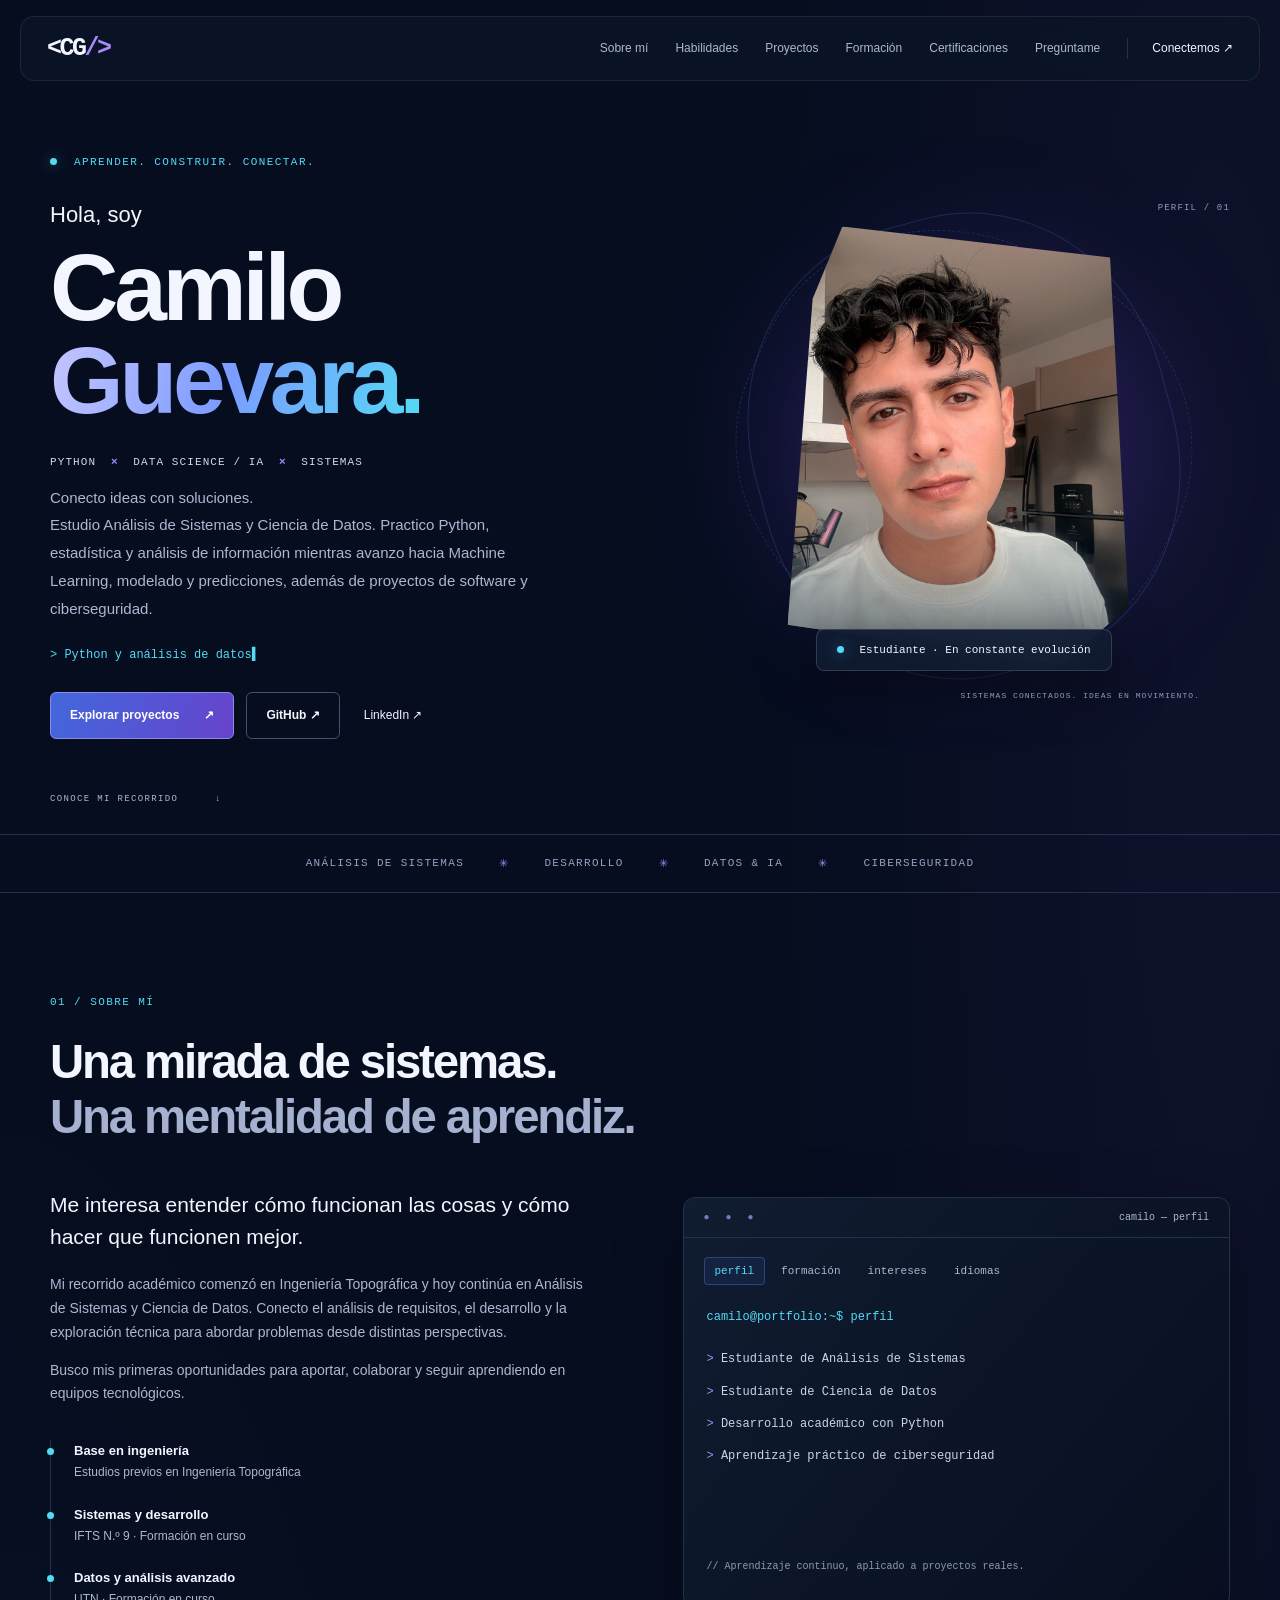
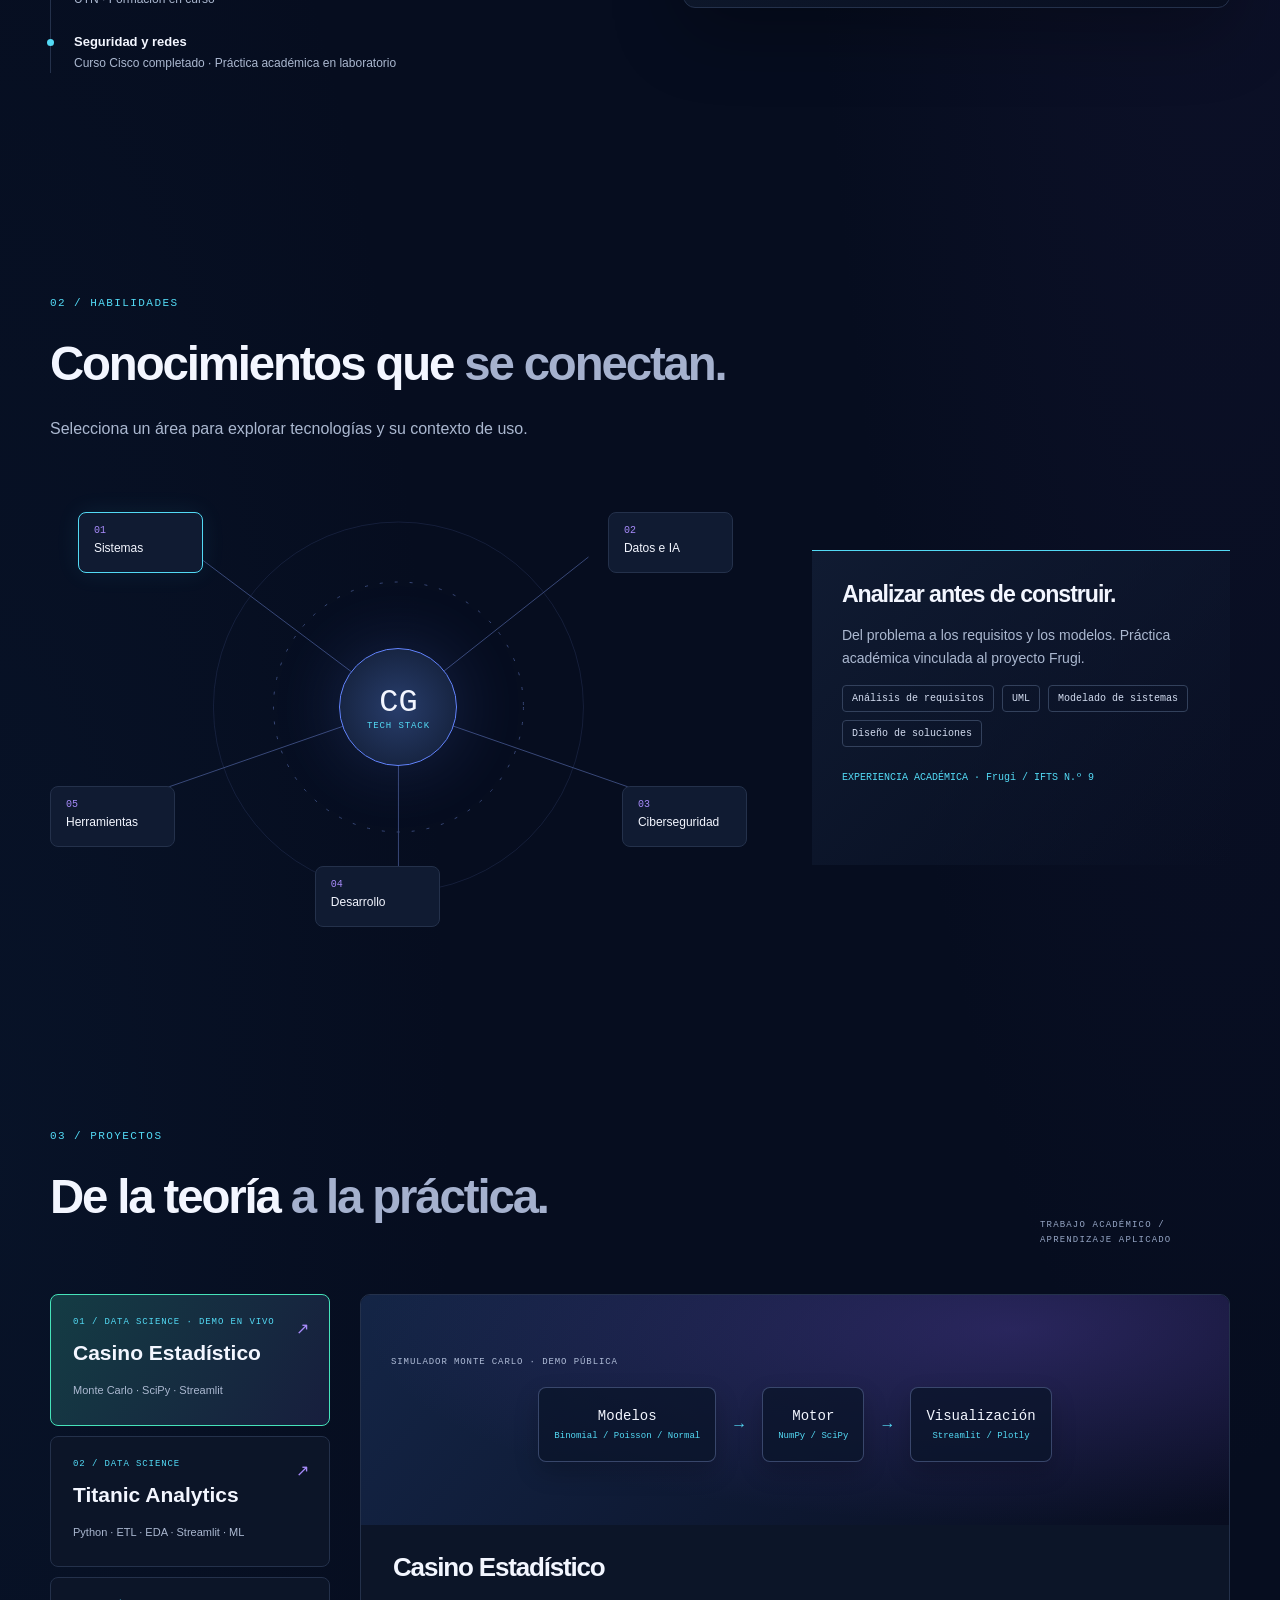
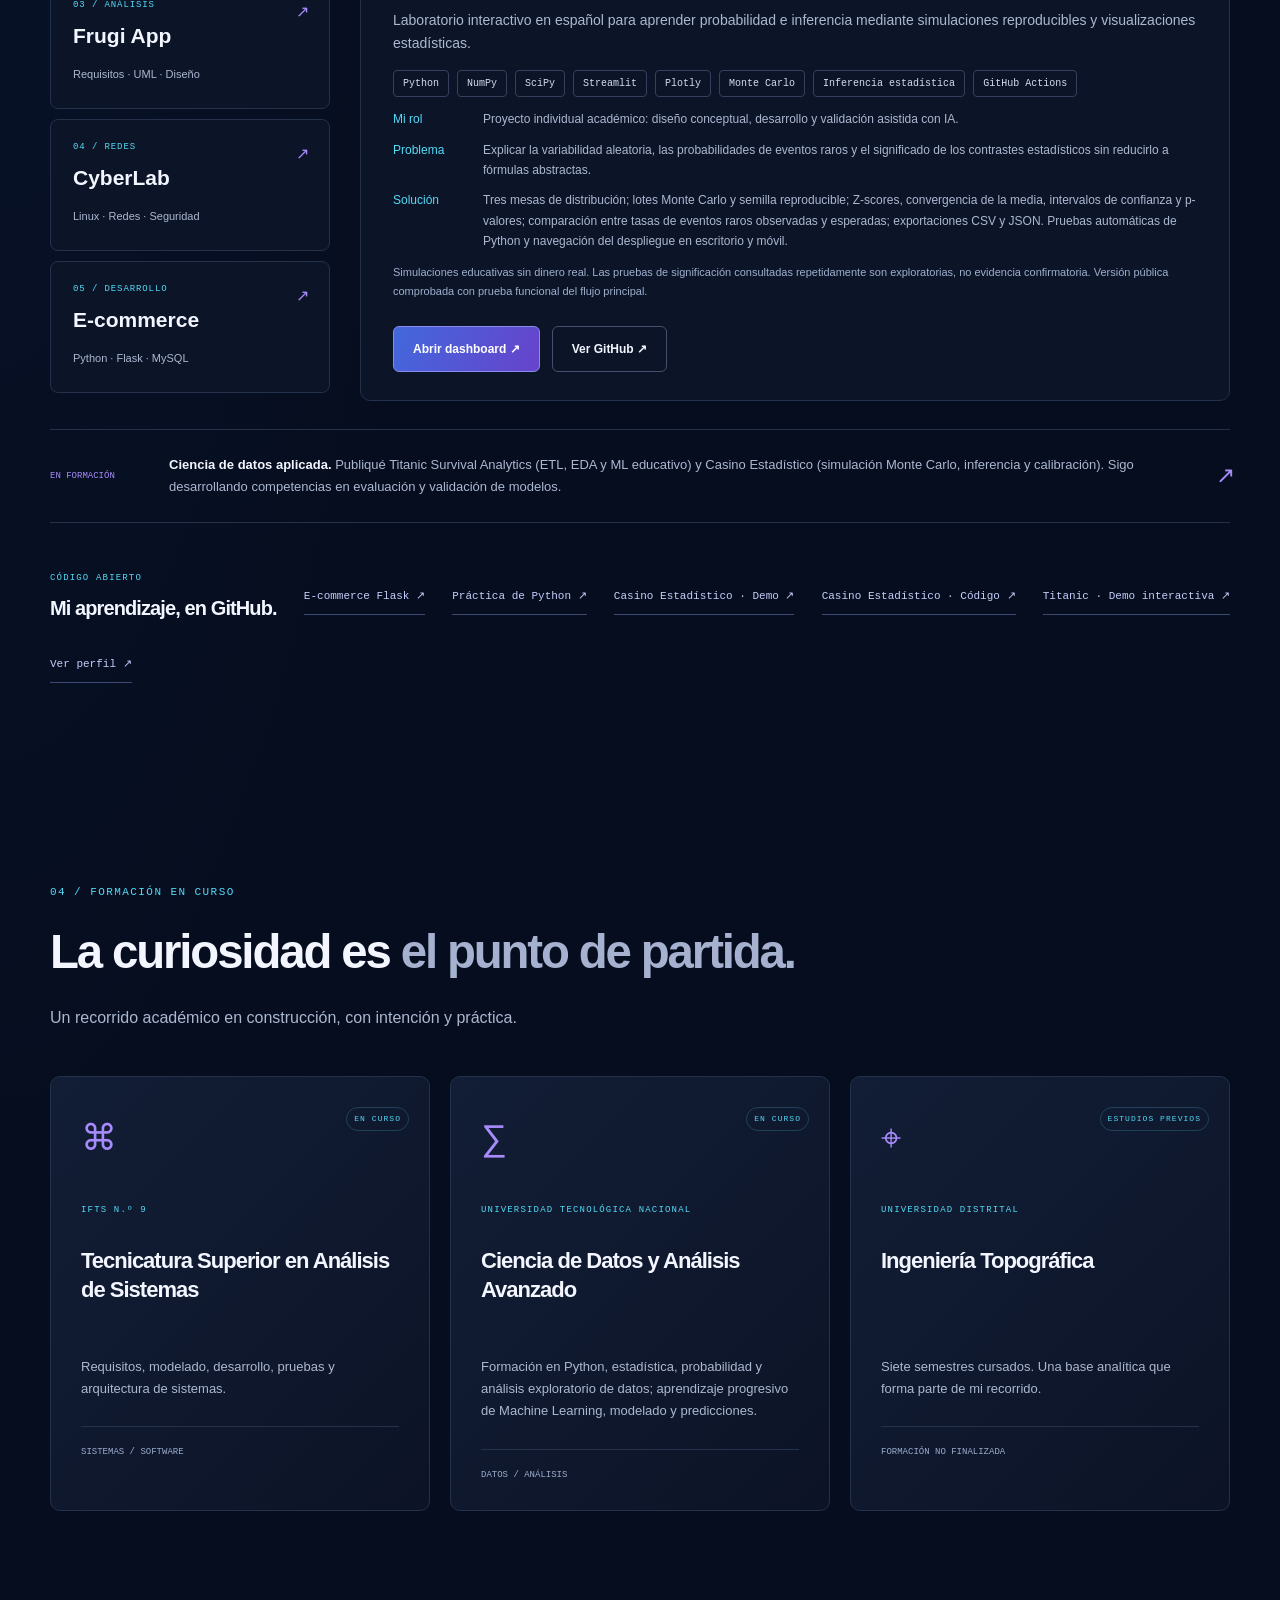
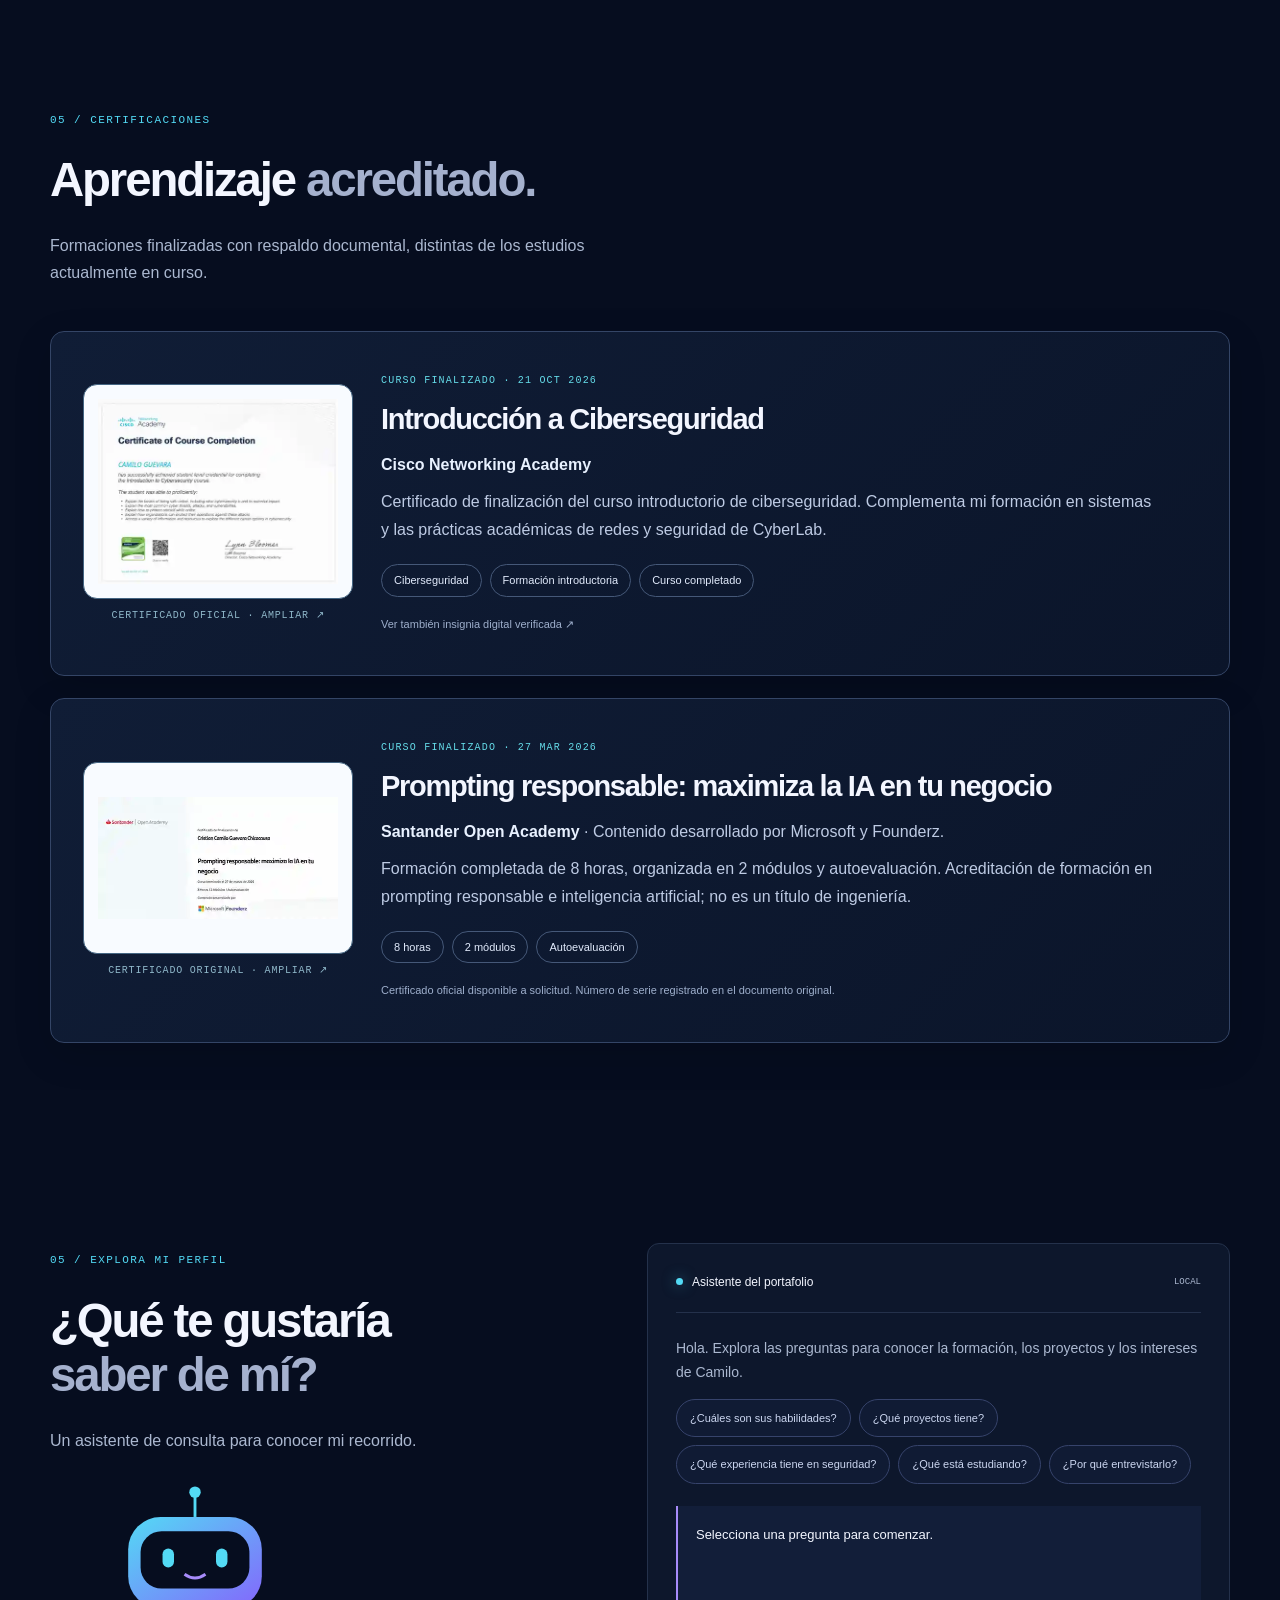
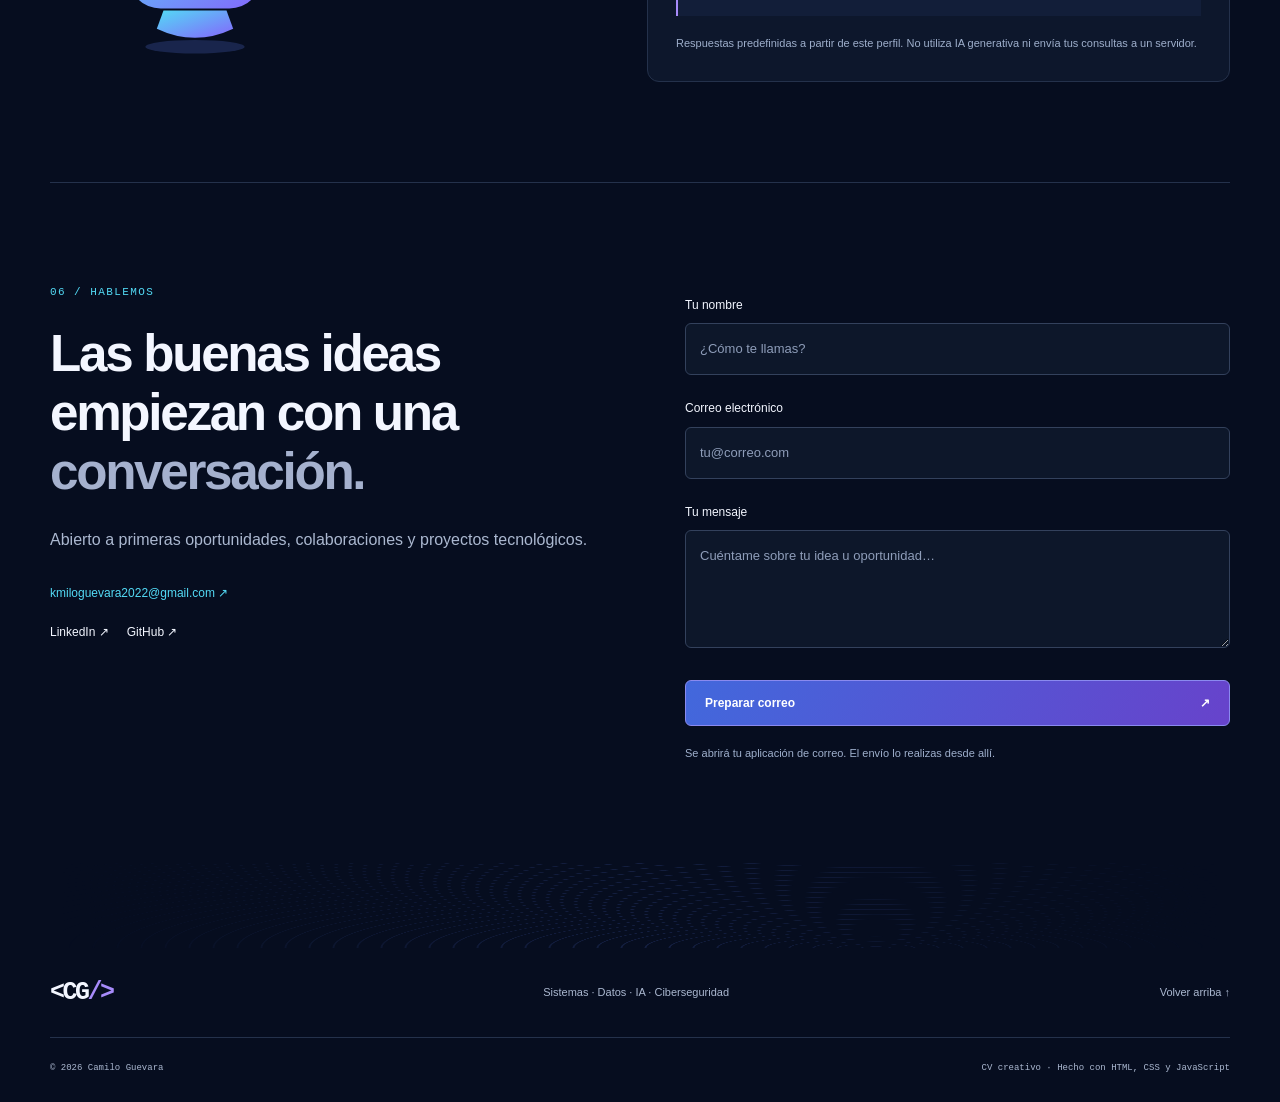
==== index.html @ 15713943 "Point credential card to verified Cisco certificate image" ====
<!doctype html>
<html lang="es">
<head>
<meta charset="UTF-8"><meta name="viewport" content="width=device-width, initial-scale=1">
<title>Camilo Guevara | Sistemas · Datos · IA · Ciberseguridad</title>
<meta name="description" content="CV digital de Camilo Guevara: Análisis de Sistemas y Ciencia de Datos (UTN). Proyectos interactivos Casino Estadístico y Titanic Survival Analytics con Python, estadística, Monte Carlo, ETL, EDA y Streamlit.">
<meta name="theme-color" content="#060d1f"><meta property="og:type" content="website"><meta property="og:locale" content="es_AR"><meta property="og:title" content="Camilo Guevara · Conectar sistemas, comprender datos"><meta property="og:description" content="Mi formación, mis proyectos y las ideas que estoy convirtiendo en práctica."><meta property="og:image" content="https://camilo-guevara.github.io/assets/images/camilo.jpeg">
<link rel="icon" href="assets/favicon.svg" type="image/svg+xml"><link rel="stylesheet" href="css/styles.css"><script src="js/app.js" defer></script>
<script type="application/ld+json">{"@context":"https://schema.org","@type":"Person","name":"Cristian Camilo Guevara","alternateName":"Camilo Guevara","url":"https://camilo-guevara.github.io/","sameAs":["https://github.com/Camilo-Guevara","https://www.linkedin.com/in/camilo-guevara-778a80385/"]}</script>
</head>
<body>
<a class="skip" href="#contenido">Saltar al contenido</a>
<header class="nav-shell"><a class="brand" href="#inicio" aria-label="Camilo Guevara, inicio">&lt;CG<span>/&gt;</span></a><button class="menu-toggle" aria-expanded="false" aria-controls="navegacion">Menú <span>＋</span></button><nav id="navegacion" aria-label="Principal"><a href="#sobre-mi">Sobre mí</a><a href="#habilidades">Habilidades</a><a href="#proyectos">Proyectos</a><a href="#formacion">Formación</a><a href="#certificaciones">Certificaciones</a><a href="#asistente">Pregúntame</a><a class="nav-contact" href="#contacto">Conectemos ↗</a></nav></header>
<main id="contenido">
<section class="hero wrap" id="inicio"><div class="hero-copy"><p class="eyebrow"><span class="dot"></span> APRENDER. CONSTRUIR. CONECTAR.</p><p class="hello">Hola, soy</p><h1>Camilo<br><span>Guevara.</span></h1><p class="hero-disciplines">PYTHON <b>×</b> DATA SCIENCE / IA <b>×</b> SISTEMAS</p><p class="intro">Conecto ideas con soluciones.<br>Estudio Análisis de Sistemas y Ciencia de Datos. Practico Python, estadística y análisis de información mientras avanzo hacia Machine Learning, modelado y predicciones, además de proyectos de software y ciberseguridad.</p><p class="typing"><span aria-hidden="true">&gt; </span><span id="typing">Análisis de sistemas</span><span class="caret" aria-hidden="true">▍</span></p><div class="actions"><a class="button primary" href="#proyectos">Explorar proyectos <span>↗</span></a><a class="button" href="https://github.com/Camilo-Guevara" target="_blank" rel="noopener noreferrer">GitHub ↗</a><a class="text-link" href="https://www.linkedin.com/in/camilo-guevara-778a80385/" target="_blank" rel="noopener noreferrer">LinkedIn ↗</a></div></div><div class="portrait-stage"><div class="orbit orbit-one"></div><div class="orbit orbit-two"></div><span class="coordinate top">PERFIL / 01</span><div class="portrait"><img src="assets/images/camilo.jpeg" width="1152" height="1536" alt="Retrato de Camilo Guevara" fetchpriority="high"></div><div class="portrait-label"><span class="dot"></span> Estudiante · En constante evolución</div><span class="coordinate bottom">SISTEMAS CONECTADOS. IDEAS EN MOVIMIENTO.</span></div><a class="scroll-cue" href="#sobre-mi">CONOCE MI RECORRIDO <span>↓</span></a></section>
<div class="discipline-strip" aria-hidden="true"><span>ANÁLISIS DE SISTEMAS</span><i>✳</i><span>DESARROLLO</span><i>✳</i><span>DATOS & IA</span><i>✳</i><span>CIBERSEGURIDAD</span></div>
<section class="wrap section" id="sobre-mi"><div class="section-heading"><p class="eyebrow">01 / SOBRE MÍ</p><h2>Una mirada de sistemas.<br><span>Una mentalidad de aprendiz.</span></h2></div><div class="about-grid"><div><p class="lead">Me interesa entender cómo funcionan las cosas y cómo hacer que funcionen mejor.</p><p>Mi recorrido académico comenzó en Ingeniería Topográfica y hoy continúa en Análisis de Sistemas y Ciencia de Datos. Conecto el análisis de requisitos, el desarrollo y la exploración técnica para abordar problemas desde distintas perspectivas.</p><p>Busco mis primeras oportunidades para aportar, colaborar y seguir aprendiendo en equipos tecnológicos.</p><ol class="timeline"><li><b>Base en ingeniería</b><span>Estudios previos en Ingeniería Topográfica</span></li><li><b>Sistemas y desarrollo</b><span>IFTS N.º 9 · Formación en curso</span></li><li><b>Datos y análisis avanzado</b><span>UTN · Formación en curso</span></li><li><b>Seguridad y redes</b><span>Curso Cisco completado · Práctica académica en laboratorio</span></li></ol></div><div class="terminal"><div class="terminal-bar"><span aria-hidden="true">● ● ●</span><span>camilo — perfil</span></div><div class="terminal-tabs" role="group" aria-label="Explorar mi perfil"><button class="selected" data-command="perfil" aria-pressed="true">perfil</button><button data-command="formacion" aria-pressed="false">formación</button><button data-command="intereses" aria-pressed="false">intereses</button><button data-command="idiomas" aria-pressed="false">idiomas</button></div><p class="prompt">camilo@portfolio:~$ <span id="command">perfil</span></p><div id="terminal-output" aria-live="polite"><p>Estudiante de Análisis de Sistemas</p><p>Estudiante de Ciencia de Datos</p><p>Desarrollo académico con Python</p><p>Aprendizaje práctico de ciberseguridad</p></div><p class="terminal-note">// Aprendizaje continuo, aplicado a proyectos reales.</p></div></div></section>
<section class="wrap section" id="habilidades"><div class="section-heading"><p class="eyebrow">02 / HABILIDADES</p><h2>Conocimientos que <span>se conectan.</span></h2><p>Selecciona un área para explorar tecnologías y su contexto de uso.</p></div><div class="skills-layout"><div class="skill-network"><svg class="connections" viewBox="0 0 600 440" aria-hidden="true"><g fill="none" stroke="currentColor"><path d="M300 220L100 70M300 220L490 70M300 220L530 300M300 220L300 380M300 220L70 300"/><circle cx="300" cy="220" r="125" stroke-dasharray="3 12"/><circle cx="300" cy="220" r="185" opacity=".3"/></g></svg><div class="core">CG<span>TECH STACK</span></div><button class="skill-node systems active" data-skill="sistemas" aria-pressed="true">01 <b>Sistemas</b></button><button class="skill-node data" data-skill="datos" aria-pressed="false">02 <b>Datos e IA</b></button><button class="skill-node cyber" data-skill="seguridad" aria-pressed="false">03 <b>Ciberseguridad</b></button><button class="skill-node dev" data-skill="desarrollo" aria-pressed="false">04 <b>Desarrollo</b></button><button class="skill-node tools" data-skill="herramientas" aria-pressed="false">05 <b>Herramientas</b></button></div><div class="skill-detail" id="skill-detail" aria-live="polite"></div></div></section>
<section class="wrap section" id="proyectos"><div class="section-heading heading-row"><div><p class="eyebrow">03 / PROYECTOS</p><h2>De la teoría <span>a la práctica.</span></h2></div><span class="small-label">TRABAJO ACADÉMICO / APRENDIZAJE APLICADO</span></div><div class="project-layout"><div class="project-list" role="group" aria-label="Seleccionar proyecto"><button class="project-selector active" data-project="casino" aria-pressed="true"><span>01 / DATA SCIENCE · DEMO EN VIVO</span><b>Casino Estadístico</b><em>Monte Carlo · SciPy · Streamlit</em><i>↗</i></button><button class="project-selector" data-project="titanic" aria-pressed="false"><span>02 / DATA SCIENCE</span><b>Titanic Analytics</b><em>Python · ETL · EDA · Streamlit · ML</em><i>↗</i></button><button class="project-selector" data-project="frugi" aria-pressed="false"><span>03 / ANÁLISIS</span><b>Frugi App</b><em>Requisitos · UML · Diseño</em><i>↗</i></button><button class="project-selector" data-project="cyberlab" aria-pressed="false"><span>04 / REDES</span><b>CyberLab</b><em>Linux · Redes · Seguridad</em><i>↗</i></button><button class="project-selector" data-project="ecommerce" aria-pressed="false"><span>05 / DESARROLLO</span><b>E-commerce</b><em>Python · Flask · MySQL</em><i>↗</i></button></div><article class="project-detail" id="project-detail" aria-live="polite"></article></div><div class="up-next"><span>EN FORMACIÓN</span><p><b>Ciencia de datos aplicada.</b> Publiqué Titanic Survival Analytics (ETL, EDA y ML educativo) y Casino Estadístico (simulación Monte Carlo, inferencia y calibración). Sigo desarrollando competencias en evaluación y validación de modelos.</p><span aria-hidden="true">↗</span></div><div class="github-row"><div><p class="eyebrow">CÓDIGO ABIERTO</p><h3>Mi aprendizaje, en GitHub.</h3></div><a href="https://github.com/Camilo-Guevara/e-commerce-flash-ifts9" target="_blank" rel="noopener noreferrer">E-commerce Flask ↗</a><a href="https://github.com/Camilo-Guevara/e-commerce-codigo-fuente-" target="_blank" rel="noopener noreferrer">Práctica de Python ↗</a><a href="https://casino-estadistico-ubpy8lsfkqbb8yh6teansn.streamlit.app/" target="_blank" rel="noopener noreferrer">Casino Estadístico · Demo ↗</a><a href="https://github.com/Camilo-Guevara/Casino-Estadistico" target="_blank" rel="noopener noreferrer">Casino Estadístico · Código ↗</a><a href="https://portafolio-camilo-titanic.streamlit.app" target="_blank" rel="noopener noreferrer">Titanic · Demo interactiva ↗</a><a href="https://github.com/Camilo-Guevara" target="_blank" rel="noopener noreferrer">Ver perfil ↗</a></div></section>
<section class="wrap section" id="formacion"><div class="section-heading"><p class="eyebrow">04 / FORMACIÓN EN CURSO</p><h2>La curiosidad es <span>el punto de partida.</span></h2><p>Un recorrido académico en construcción, con intención y práctica.</p></div><div class="education-grid"><article class="education"><span class="education-icon" aria-hidden="true">⌘</span><span class="status">EN CURSO</span><p class="eyebrow">IFTS N.º 9</p><h3>Tecnicatura Superior en Análisis de Sistemas</h3><p>Requisitos, modelado, desarrollo, pruebas y arquitectura de sistemas.</p><span class="education-foot">SISTEMAS / SOFTWARE</span></article><article class="education"><span class="education-icon" aria-hidden="true">∑</span><span class="status">EN CURSO</span><p class="eyebrow">UNIVERSIDAD TECNOLÓGICA NACIONAL</p><h3>Ciencia de Datos y Análisis Avanzado</h3><p>Formación en Python, estadística, probabilidad y análisis exploratorio de datos; aprendizaje progresivo de Machine Learning, modelado y predicciones.</p><span class="education-foot">DATOS / ANÁLISIS</span></article><article class="education previous"><span class="education-icon" aria-hidden="true">⌖</span><span class="status">ESTUDIOS PREVIOS</span><p class="eyebrow">UNIVERSIDAD DISTRITAL</p><h3>Ingeniería Topográfica</h3><p>Siete semestres cursados. Una base analítica que forma parte de mi recorrido.</p><span class="education-foot">FORMACIÓN NO FINALIZADA</span></article></div></section>
<section class="wrap section" id="certificaciones"><div class="section-heading"><p class="eyebrow">05 / CERTIFICACIONES</p><h2>Aprendizaje <span>acreditado.</span></h2><p>Formaciones finalizadas con respaldo documental, distintas de los estudios actualmente en curso.</p></div><article class="credential-card"><figure class="credential-preview credential-preview--certificate"><a class="credential-preview-link" href="assets/certificates/cisco-certificate-of-course-completion-2026.svg" target="_blank" rel="noopener noreferrer" aria-label="Ver certificado oficial completo de Cisco Networking Academy"><img src="assets/certificates/cisco-certificate-of-course-completion-2026.svg" width="500" height="385" loading="lazy" decoding="async" alt="Certificado oficial de finalización de Introduction to Cybersecurity, Cisco Networking Academy, emitido a Camilo Guevara el 21 de octubre de 2026"></a><figcaption>Certificado oficial · Ampliar ↗</figcaption></figure><div class="credential-content"><span class="credential-state">CURSO FINALIZADO · 21 OCT 2026</span><h3>Introducción a Ciberseguridad</h3><p><strong>Cisco Networking Academy</strong></p><p>Certificado de finalización del curso introductorio de ciberseguridad. Complementa mi formación en sistemas y las prácticas académicas de redes y seguridad de CyberLab.</p><div class="credential-meta"><span>Ciberseguridad</span><span>Formación introductoria</span><span>Curso completado</span></div><p class="credential-reference"><a href="assets/certificates/cisco-introduccion-ciberseguridad.svg" target="_blank" rel="noopener noreferrer">Ver también insignia digital verificada ↗</a></p></div></article><article class="credential-card"><figure class="credential-preview credential-preview--certificate"><a class="credential-preview-link" href="assets/certificates/santander-prompting-responsable.svg" target="_blank" rel="noopener noreferrer" aria-label="Ampliar imagen del certificado de Santander Open Academy"><img src="assets/certificates/santander-prompting-responsable.svg" width="480" height="243" loading="lazy" decoding="async" alt="Imagen del certificado de finalización de Prompting responsable de Santander Open Academy, con serie omitida por privacidad"></a><figcaption>Certificado original · Ampliar ↗</figcaption></figure><div class="credential-content"><span class="credential-state">CURSO FINALIZADO · 27 MAR 2026</span><h3>Prompting responsable: maximiza la IA en tu negocio</h3><p><strong>Santander Open Academy</strong> · Contenido desarrollado por Microsoft y Founderz.</p><p>Formación completada de 8 horas, organizada en 2 módulos y autoevaluación. Acreditación de formación en prompting responsable e inteligencia artificial; no es un título de ingeniería.</p><div class="credential-meta"><span>8 horas</span><span>2 módulos</span><span>Autoevaluación</span></div><p class="credential-reference">Certificado oficial disponible a solicitud. Número de serie registrado en el documento original.</p></div></article></section>
<section class="wrap section" id="asistente"><div class="assistant-layout"><div><p class="eyebrow">05 / EXPLORA MI PERFIL</p><h2>¿Qué te gustaría<br><span>saber de mí?</span></h2><p>Un asistente de consulta para conocer mi recorrido.</p><div class="robot" aria-hidden="true"><svg viewBox="0 0 220 200"><defs><linearGradient id="robotg" x2="1" y2="1"><stop stop-color="#53daf5"/><stop offset="1" stop-color="#8466fc"/></linearGradient></defs><ellipse cx="110" cy="181" rx="52" ry="7" fill="#6385ff" opacity=".2"/><path d="M110 45V22" stroke="#53daf5" stroke-width="3"/><circle cx="110" cy="19" r="6" fill="#53daf5"/><rect x="40" y="45" width="140" height="96" rx="34" fill="url(#robotg)"/><rect x="53" y="60" width="114" height="60" rx="22" fill="#060d1f"/><g fill="#53daf5"><rect x="76" y="78" width="12" height="20" rx="6"/><rect x="132" y="78" width="12" height="20" rx="6"/></g><path d="M99 105Q110 113 121 105" stroke="#a78bfa" fill="none" stroke-width="3"/><path d="M77 143L70 162Q110 181 150 162L143 143" fill="url(#robotg)"/></svg></div></div><div class="chat-panel"><div class="chat-title"><span class="dot"></span> Asistente del portafolio <span>LOCAL</span></div><p class="chat-intro">Hola. Explora las preguntas para conocer la formación, los proyectos y los intereses de Camilo.</p><div class="questions"><button data-question="skills">¿Cuáles son sus habilidades?</button><button data-question="projects">¿Qué proyectos tiene?</button><button data-question="cyber">¿Qué experiencia tiene en seguridad?</button><button data-question="studies">¿Qué está estudiando?</button><button data-question="interview">¿Por qué entrevistarlo?</button></div><div class="chat-answer" id="chat-answer" role="status">Selecciona una pregunta para comenzar.</div><p class="disclosure">Respuestas predefinidas a partir de este perfil. No utiliza IA generativa ni envía tus consultas a un servidor.</p></div></div></section>
<section class="wrap section contact" id="contacto"><div><p class="eyebrow">06 / HABLEMOS</p><h2>Las buenas ideas<br>empiezan con una<br><span>conversación.</span></h2><p>Abierto a primeras oportunidades, colaboraciones y proyectos tecnológicos.</p><div class="contact-links"><a href="mailto:kmiloguevara2022@gmail.com">kmiloguevara2022@gmail.com ↗</a><a href="https://www.linkedin.com/in/camilo-guevara-778a80385/" target="_blank" rel="noopener noreferrer">LinkedIn ↗</a><a href="https://github.com/Camilo-Guevara" target="_blank" rel="noopener noreferrer">GitHub ↗</a></div></div><form id="contact-form"><label for="name">Tu nombre</label><input id="name" name="name" autocomplete="name" required maxlength="100" placeholder="¿Cómo te llamas?"><label for="email">Correo electrónico</label><input id="email" name="email" type="email" autocomplete="email" required maxlength="160" placeholder="tu@correo.com"><label for="message">Tu mensaje</label><textarea id="message" name="message" required rows="4" maxlength="2000" placeholder="Cuéntame sobre tu idea u oportunidad…"></textarea><button class="button primary" type="submit">Preparar correo <span>↗</span></button><p class="disclosure" id="form-status" role="status">Se abrirá tu aplicación de correo. El envío lo realizas desde allí.</p></form></section>
</main><footer class="wrap"><div class="footer-wave" aria-hidden="true"></div><div class="footer-main"><a class="brand" href="#inicio">&lt;CG<span>/&gt;</span></a><p>Sistemas · Datos · IA · Ciberseguridad</p><a href="#inicio">Volver arriba ↑</a></div><div class="footer-bottom"><span>© <span id="year">2026</span> Camilo Guevara</span><span>CV creativo · Hecho con HTML, CSS y JavaScript</span></div></footer><noscript><p class="noscript">JavaScript está desactivado. Puedes consultar mi formación y contactarme por los enlaces de correo, GitHub y LinkedIn. Actívalo para explorar los proyectos y habilidades interactivos.</p></noscript>
</body></html>
---- css/styles.css ----
:root{color-scheme:dark;--bg:#060d1f;--panel:#101b32;--text:#f3f6ff;--muted:#abb8d0;--cyan:#53daf5;--blue:#6385ff;--violet:#a78bfa;--line:#24314b;--mono:'SFMono-Regular',Consolas,'Liberation Mono',monospace}*{box-sizing:border-box}html{scroll-behavior:smooth;scroll-padding-top:110px}body{margin:0;background:var(--bg);color:var(--text);font-family:Inter,'Segoe UI',Arial,sans-serif;font-size:16px;line-height:1.7;background-image:radial-gradient(ellipse at 95% 9%,#31235a35,transparent 25%),radial-gradient(ellipse at 0 37%,#12345a25,transparent 25%)}a{color:inherit;text-decoration:none}button,input,textarea{font:inherit}button,a,input,textarea{-webkit-tap-highlight-color:transparent}button{cursor:pointer}a:focus-visible,button:focus-visible,input:focus-visible,textarea:focus-visible{outline:3px solid var(--cyan);outline-offset:5px}button{color:inherit}p{color:var(--muted)}img{max-width:100%;display:block}h1,h2,h3,p{margin-top:0}h1,h2,h3{line-height:1.15;letter-spacing:-.045em}h2{font-size:clamp(2rem,3.7vw,3.4rem);font-weight:600;margin-bottom:24px}h2 span{color:#a5b1ce}h3{font-size:1.45rem}b{font-weight:600}.wrap{width:min(1180px,calc(100% - 64px));margin:auto}.section{padding:100px 0;scroll-margin-top:20px}.eyebrow,.small-label,.coordinate,.status{font:11px/1.7 var(--mono);letter-spacing:.13em}.eyebrow{color:var(--cyan);margin-bottom:24px}.dot{display:inline-block;width:7px;height:7px;background:var(--cyan);border-radius:50%;box-shadow:0 0 14px #53daf580;margin-right:9px}.nav-shell{position:sticky;top:16px;z-index:10;width:min(1240px,calc(100% - 40px));margin:16px auto 0;border:1px solid #ffffff14;background:#0b1427e8;backdrop-filter:blur(18px);border-radius:14px;display:flex;align-items:center;justify-content:space-between;padding:17px 26px}.brand{font:700 25px var(--mono);letter-spacing:-.1em}.brand span{color:var(--violet)}nav{display:flex;gap:27px;align-items:center}nav a{font-size:12px;color:var(--muted)}nav a:hover{color:var(--cyan)}.nav-contact{border-left:1px solid var(--line);padding-left:24px;color:var(--text)}.menu-toggle{display:none}.hero{min-height:730px;display:grid;grid-template-columns:1.15fr 1fr;align-items:center;gap:35px;position:relative;padding:72px 0 95px}.hello{font-size:22px;margin-bottom:8px;color:var(--text)}h1{font-size:clamp(4rem,7.4vw,6.8rem);margin-bottom:26px;font-weight:650;line-height:.98}h1 span{background:linear-gradient(110deg,#c9c7ff,#7c9cff 48%,#53daf5);background-clip:text;color:transparent}.hero-disciplines{font:11px/1.8 var(--mono);letter-spacing:.1em;color:#d0d9ee}.hero-disciplines b{color:var(--violet);padding:0 7px}.intro{max-width:490px;font-size:15px;line-height:1.85}.typing{font:12px var(--mono);color:var(--cyan);min-height:20px;margin:25px 0}.caret{animation:blink 1.2s infinite}.actions{display:flex;align-items:center;gap:12px;flex-wrap:wrap}.button{display:inline-flex;justify-content:space-between;align-items:center;gap:25px;padding:12px 19px;border:1px solid #44506c;border-radius:6px;font-size:12px;font-weight:600;background:transparent;transition:transform .2s,box-shadow .2s}.button:hover{transform:translateY(-3px);box-shadow:0 8px 30px #6385ff25}.primary{background:linear-gradient(115deg,#4268dc,#6743cb);border:1px solid #8a8aef;color:white}.text-link{font-size:12px;padding:12px}.portrait-stage{position:relative;min-height:510px;display:flex;align-items:center;justify-content:center}.portrait-stage:before{content:'';position:absolute;inset:18%;border-radius:50%;background:#7042df55;filter:blur(70px)}.portrait{width:340px;height:430px;clip-path:polygon(12% 0,91% 5%,100% 86%,81% 100%,0 93%,4% 17%);border-radius:40px;transform:rotate(2deg);position:relative;box-shadow:0 0 80px #7567ff55}.portrait img{width:100%;height:100%;object-fit:cover;object-position:50% 34%;transform:scale(1.04) rotate(-2deg)}.portrait:after{content:'';position:absolute;inset:0;background:linear-gradient(0deg,#060d1f80,transparent 35%);pointer-events:none}.orbit{position:absolute;width:420px;height:460px;border:1px solid #6385ff33;transform:rotate(-15deg);border-radius:45%}.orbit-two{transform:rotate(25deg);width:450px;height:410px;border-style:dashed}.portrait-label{position:absolute;bottom:30px;background:#101b32ed;border:1px solid #ffffff25;backdrop-filter:blur(15px);padding:14px 20px;border-radius:8px;font:11px var(--mono);box-shadow:0 15px 50px #0008}.coordinate{position:absolute;font-size:9px;color:#8c9cb8}.coordinate.top{top:10px;right:0}.coordinate.bottom{bottom:-2px;right:30px;font-size:8px}.scroll-cue{position:absolute;bottom:30px;left:0;font:9px var(--mono);letter-spacing:.15em;color:var(--muted)}.scroll-cue span{padding-left:30px;color:var(--cyan)}.discipline-strip{border-block:1px solid var(--line);display:flex;gap:35px;justify-content:center;padding:22px 20px;color:#94a3c0;font:11px var(--mono);letter-spacing:.12em;flex-wrap:wrap}.discipline-strip i{color:var(--violet);font-style:normal}.section-heading{margin-bottom:45px}.section-heading>p:last-child{max-width:600px}.about-grid{display:grid;grid-template-columns:1fr 1fr;gap:85px;align-items:start}.lead{font-size:21px;line-height:1.5;color:var(--text)}.about-grid p{font-size:14px}.about-grid .lead{font-size:21px}.timeline{list-style:none;padding:0 0 0 23px;margin:34px 0 0;border-left:1px solid var(--line)}.timeline li{position:relative;margin-bottom:21px;font-size:13px}.timeline li:before{content:'';width:7px;height:7px;position:absolute;left:-27px;top:8px;background:var(--cyan);border-radius:50%}.timeline span{display:block;color:var(--muted);font-size:12px}.terminal{border:1px solid var(--line);border-radius:12px;background:linear-gradient(130deg,#101c30,#080e20);box-shadow:0 25px 70px #0004;overflow:hidden;margin-top:8px}.terminal-bar{padding:14px 20px;border-bottom:1px solid var(--line);display:flex;justify-content:space-between;font:10px var(--mono);color:var(--muted)}.terminal-bar>span:first-child{color:#7e77bc;letter-spacing:5px}.terminal-tabs{padding:19px 20px 0;display:flex;gap:5px;flex-wrap:wrap}.terminal-tabs button{background:none;border:1px solid transparent;font:11px var(--mono);padding:7px 10px;color:var(--muted);border-radius:4px}.terminal-tabs .selected{background:#6385ff15;border-color:#6385ff50;color:var(--cyan)}.terminal .prompt{margin:25px 23px;color:var(--cyan);font:12px var(--mono)}#terminal-output{min-height:200px;padding:0 23px;font-family:var(--mono)}#terminal-output p{font-size:12px;margin:0 0 12px;color:#c9d4ec}#terminal-output p:before{content:'> ';color:var(--violet)}.terminal .terminal-note{padding:10px 23px 22px;font:10px/1.6 var(--mono);color:#8c9cb8}.skills-layout{display:grid;grid-template-columns:1.25fr .75fr;align-items:center;gap:65px}.skill-network{height:440px;position:relative}.connections{position:absolute;width:100%;height:100%;color:#6379c0;opacity:.55}.core{position:absolute;left:50%;top:50%;transform:translate(-50%,-50%);background:radial-gradient(circle,#283d6b,#101b32);border:1px solid #6385ff;box-shadow:0 0 70px #6385ff30;width:118px;height:118px;border-radius:50%;display:flex;align-items:center;justify-content:center;flex-direction:column;font:32px var(--mono)}.core span{font-size:9px;letter-spacing:.1em;color:var(--cyan)}.skill-node{position:absolute;min-width:125px;border:1px solid var(--line);background:#101b32;padding:12px 15px;border-radius:8px;color:var(--violet);font:10px var(--mono);text-align:left}.skill-node b{display:block;color:var(--text);font:12px/2 'Segoe UI',sans-serif}.skill-node.active,.skill-node:hover{border-color:var(--cyan);box-shadow:0 0 25px #53daf515}.systems{top:25px;left:4%}.data{top:25px;right:2%}.cyber{bottom:80px;right:0}.dev{bottom:0;left:38%}.tools{bottom:80px;left:0}.skill-detail{padding:30px;border-top:1px solid var(--cyan);background:linear-gradient(135deg,#101b32,#101b3200);min-height:315px}.skill-detail h3{margin-bottom:16px}.skill-detail p{font-size:14px}.tags{display:flex;flex-wrap:wrap;gap:8px}.tag{padding:5px 9px;border:1px solid #33415c;border-radius:4px;color:#d4ddf1;font:10px/1.5 var(--mono)}.context{color:var(--cyan)!important;font:10px/1.7 var(--mono)!important;margin-top:22px}.heading-row{display:flex;align-items:end;justify-content:space-between;gap:30px}.small-label{color:#95a5c4;max-width:190px;font-size:9px}.project-layout{display:grid;grid-template-columns:280px 1fr;gap:30px;align-items:start}.project-list{display:grid;gap:12px}.project-selector{position:relative;display:block;width:100%;text-align:left;border:1px solid var(--line);background:#0c1528;padding:22px;border-radius:8px}.project-selector.active{background:linear-gradient(120deg,#203257,#171e3d);border-color:#6385ff}.project-selector span{font:9px var(--mono);color:var(--cyan);display:block;letter-spacing:.1em}.project-selector b{display:block;font-size:21px;margin:8px 0 5px}.project-selector em{font-style:normal;font-size:11px;color:var(--muted)}.project-selector i{position:absolute;right:20px;top:20px;font-style:normal;color:var(--violet)}.project-detail{border:1px solid var(--line);border-radius:10px;overflow:hidden;background:#0c1528}.project-art{padding:30px;min-height:230px;background:radial-gradient(ellipse at 75% 15%,#5940aa60,transparent 70%),linear-gradient(130deg,#142546,#080d20);display:flex;align-items:center;justify-content:center;flex-direction:column;position:relative}.project-art>small{font:9px var(--mono);color:#b0bdd8;letter-spacing:.1em;align-self:flex-start;margin-bottom:20px}.project-flow{display:flex;align-items:center;justify-content:center;gap:15px;width:100%}.project-flow span{padding:20px 15px;border:1px solid #8397cf60;background:#0b152ac9;border-radius:8px;text-align:center;font:14px var(--mono);box-shadow:0 10px 25px #0003}.project-flow small{display:block;color:var(--cyan);font-size:9px;margin-top:7px}.project-flow i{color:var(--cyan);font-style:normal}.project-body{padding:28px 32px}.project-body>p{font-size:14px}.project-body h3{font-size:26px}.project-body dl{display:grid;grid-template-columns:80px 1fr;gap:10px;font-size:12px}.project-body dt{color:var(--cyan)}.project-body dd{margin:0;color:var(--muted)}.project-body .actions{margin-top:25px}.project-note{font-size:11px!important;color:#9eafcd}.up-next{display:flex;gap:24px;align-items:center;padding:24px 0;margin-top:28px;border-block:1px solid var(--line)}.up-next>span{font:9px var(--mono);color:var(--violet);min-width:95px}.up-next p{margin:0;font-size:13px}.up-next p b{color:var(--text)}.up-next>span:last-child{min-width:0;font-size:23px;margin-left:auto}.github-row{display:flex;gap:25px;align-items:center;justify-content:space-between;margin-top:48px;flex-wrap:wrap}.github-row .eyebrow{font-size:9px;margin-bottom:10px}.github-row h3{font-size:20px;margin:0}.github-row>a{font:11px var(--mono);color:#c3cffa;border-bottom:1px solid #3c4972;padding:12px 0}.education-grid{display:grid;grid-template-columns:repeat(3,1fr);gap:20px}.education{position:relative;border:1px solid var(--line);border-radius:10px;background:linear-gradient(135deg,#121e36,#0c1326);padding:30px;transition:transform .2s,border-color .2s}.education:hover{transform:translateY(-5px);border-color:#6385ff}.education-icon{display:block;font-size:36px;color:var(--violet);margin-bottom:35px}.status{position:absolute;right:20px;top:30px;color:var(--cyan);font-size:8px;padding:4px 7px;border:1px solid #53daf535;border-radius:20px}.education .eyebrow{font-size:9px;min-height:30px;margin-bottom:14px}.education h3{font-size:22px;line-height:1.3;min-height:87px}.education p:not(.eyebrow){font-size:13px}.education-foot{display:block;border-top:1px solid var(--line);padding-top:20px;margin-top:26px;font:9px var(--mono);color:#9baccc}.assistant-layout{display:grid;grid-template-columns:1fr 1.15fr;gap:90px;align-items:center}.robot{width:210px;margin:20px 0 0 40px;animation:float 6s ease-in-out infinite}.chat-panel{background:#0d172c;border:1px solid var(--line);border-radius:12px;padding:28px}.chat-title{display:flex;align-items:center;font-size:12px;padding-bottom:20px;border-bottom:1px solid var(--line)}.chat-title>span:last-child{margin-left:auto;font:9px var(--mono);color:var(--muted)}.chat-intro{font-size:14px;margin-top:24px}.questions{display:flex;flex-wrap:wrap;gap:8px}.questions button{border:1px solid #36436b;border-radius:20px;background:#6385ff0a;padding:9px 13px;font-size:11px;color:#cbd6f0}.questions button:hover{border-color:var(--cyan)}.chat-answer{margin-top:22px;border-left:2px solid var(--violet);background:#6385ff10;padding:18px;font-size:13px;min-height:110px}.disclosure{font-size:11px;line-height:1.7;color:#9eafcc;margin:18px 0 0}.contact{display:grid;grid-template-columns:1fr 1fr;gap:90px;border-top:1px solid var(--line)}.contact h2{font-size:clamp(2.4rem,4vw,3.6rem)}.contact-links{display:flex;flex-wrap:wrap;gap:18px;margin-top:30px;font-size:12px}.contact-links a:first-child{width:100%;color:var(--cyan)}form{padding-top:12px}label{display:block;font-size:12px;margin-bottom:8px}input,textarea{width:100%;border:1px solid #33415c;background:#0d172a;padding:14px;border-radius:6px;color:var(--text);margin-bottom:23px;font-size:13px}textarea{resize:vertical}input::placeholder,textarea::placeholder{color:#8e9db9}form .button{width:100%}footer{padding-bottom:26px!important}.footer-wave{height:85px;opacity:.6;background:repeating-radial-gradient(ellipse at 70% 100%,transparent 0 13px,#6385ff40 14px 15px,transparent 16px 24px);mask-image:linear-gradient(90deg,transparent,#000,transparent);margin-bottom:30px}.footer-main,.footer-bottom{display:flex;justify-content:space-between;align-items:center;gap:20px}.footer-main{padding-bottom:30px}.footer-main p,.footer-main>a:last-child{font-size:11px;margin:0;color:var(--muted)}.footer-bottom{border-top:1px solid var(--line);padding-top:23px;font:9px/1.7 var(--mono);color:var(--muted)}.skip{position:fixed;top:-100px;left:20px;background:var(--cyan);color:var(--bg);padding:12px;z-index:100}.skip:focus{top:20px}.noscript{padding:30px}.reveal{animation:appear .6s ease-out both}@keyframes appear{from{opacity:.3;transform:translateY(15px)}to{opacity:1;transform:translateY(0)}}@keyframes float{50%{transform:translateY(-8px)}}@keyframes blink{50%{opacity:0}}
@media(min-width:1400px){.hero{min-height:790px}}@media(max-width:1000px){nav{gap:15px}.hero{gap:10px}.portrait{width:280px;height:370px}.orbit{width:320px;height:390px}.orbit-two{width:350px;height:330px}.portrait-label{font-size:9px;padding:12px}.about-grid,.assistant-layout,.contact{gap:40px}.skills-layout{gap:25px}.education{padding:23px}.status{right:12px;font-size:7px}.education h3{font-size:20px}.project-layout{grid-template-columns:230px 1fr}}
@media(max-width:760px){.wrap{width:calc(100% - 40px)}.nav-shell{padding:14px 18px;top:8px;margin-top:8px;width:calc(100% - 24px)}.menu-toggle{display:block;background:none;border:0;font-size:12px}.menu-toggle span{color:var(--cyan);margin-left:15px}nav{display:none;position:absolute;top:64px;left:0;right:0;background:#0b1427;border:1px solid var(--line);padding:20px;border-radius:10px;flex-direction:column;align-items:stretch}nav.open{display:flex}nav a{padding:9px}.nav-contact{border:0;padding-left:9px}.hero{grid-template-columns:1fr;padding:60px 0 65px;gap:25px;min-height:auto}h1{font-size:70px}.hero-copy{max-width:550px}.hero .eyebrow{font-size:9px}.hero-disciplines{font-size:9px}.intro{font-size:14px}.portrait-stage{min-height:440px;max-width:440px;width:100%;margin:auto}.portrait{width:290px;height:370px}.orbit{width:310px;height:390px}.orbit-two{width:340px;height:330px}.portrait-label{bottom:20px}.coordinate.bottom{font-size:7px}.scroll-cue{bottom:16px}.discipline-strip{gap:15px;font-size:8px;padding:20px 12px}.discipline-strip i{display:none}.section{padding:65px 0}.section-heading{margin-bottom:32px}h2{font-size:32px}.about-grid,.skills-layout,.assistant-layout,.contact{grid-template-columns:1fr;gap:35px}.terminal{margin:0}.skill-network{height:360px;max-width:520px;width:100%;margin:auto}.skill-node{min-width:105px;padding:10px}.skill-node b{font-size:11px}.core{width:100px;height:100px;font-size:28px}.dev{left:37%}.systems,.data{top:5px}.skill-detail{min-height:0;padding:25px}.heading-row{display:block}.small-label{display:block;max-width:none}.project-layout{grid-template-columns:1fr;gap:18px}.project-list{grid-template-columns:repeat(3,1fr);gap:8px}.project-selector{padding:13px 10px}.project-selector b{font-size:14px}.project-selector span{font-size:7px;letter-spacing:0}.project-selector em{font-size:9px;line-height:1.5;display:block}.project-selector i{display:none}.project-art{padding:24px 15px;min-height:190px}.project-flow{gap:8px}.project-flow span{font-size:12px;padding:15px 10px}.project-flow small{font-size:8px}.project-body{padding:24px}.project-body dl{grid-template-columns:65px 1fr;font-size:11px}.up-next{gap:14px;align-items:start}.up-next>span{min-width:70px;font-size:8px}.up-next p{font-size:12px}.github-row{justify-content:start;gap:20px}.github-row>div{width:100%}.education-grid{grid-template-columns:1fr}.education{padding:28px}.education h3{min-height:0}.education .eyebrow{min-height:0}.education-icon{margin-bottom:20px}.status{font-size:8px;right:25px}.robot{width:155px;margin:10px auto}.assistant-layout{gap:10px}.chat-panel{padding:22px}.contact{gap:25px}.contact h2{font-size:37px}.contact-links{overflow-wrap:anywhere}.footer-main,.footer-bottom{flex-wrap:wrap}.footer-main p{max-width:160px}.footer-bottom{font-size:8px}.footer-wave{height:60px}.button{gap:14px;padding:12px 15px}}
@media(prefers-reduced-motion:reduce){html{scroll-behavior:auto}*,*:before,*:after{animation:none!important;transition:none!important;transform:none}.portrait img{transform:none}.core{transform:translate(-50%,-50%)}}
@media print{body{background:white;color:#111}header,.portrait-stage,.scroll-cue,.discipline-strip,.skill-network,.project-list,.chat-panel,.robot,form,.footer-wave,.typing{display:none!important}.wrap{width:100%}.hero,.about-grid,.skills-layout,.contact,.assistant-layout{display:block;min-height:0;padding:20px 0}.section{padding:20px 0;break-inside:avoid}h1{font-size:48px}h1 span,h2 span,p,.eyebrow{color:#222}.terminal,.education,.skill-detail,.project-detail{background:white;color:#111;box-shadow:none}.education-grid{display:block}.education{margin:15px 0}.terminal p,#terminal-output p,.project-body dd{color:#222}a{color:#222}.hero .actions{display:none}footer{margin-top:20px}}

/* Credencial oficial verificada */
.credential-card{display:flex;gap:28px;align-items:flex-start;padding:32px;border:1px solid #344566;border-radius:14px;background:linear-gradient(135deg,#101d36,#0b152a);box-shadow:0 12px 38px #0002}
.credential-icon{display:grid;place-items:center;flex:0 0 58px;height:58px;border-radius:14px;color:#70def0;background:#27345b;font-size:28px}
.credential-content{max-width:780px}.credential-content h3{font-size:clamp(20px,2.3vw,29px);margin:10px 0 12px;line-height:1.3}.credential-content p{line-height:1.75;margin:9px 0;color:#becbe4}.credential-content strong{color:#e8f1ff}.credential-state{font:10px/1.5 var(--mono);letter-spacing:.12em;color:#65dce9}.credential-meta{display:flex;flex-wrap:wrap;gap:8px;margin-top:20px}.credential-meta span{border:1px solid #455878;border-radius:20px;padding:6px 12px;font-size:11px;color:#e2ebfc}.credential-content .credential-reference{font-size:11px;color:#9eafcc;margin-top:18px}
@media(max-width:760px){.credential-card{padding:21px;gap:15px}.credential-icon{flex-basis:38px;height:38px;font-size:21px}}
@media print{.credential-card{background:#fff;color:#111;box-shadow:none}.credential-content p,.credential-state,.credential-content strong,.credential-content .credential-reference{color:#222}}

/* Cuarta tarjeta: Titanic Survival Analytics */
@media(min-width:761px){.project-list{gap:10px}.project-selector{min-height:95px}}

/* Cinco proyectos: selector compacto y legible en pantallas pequeñas. */
.project-selector[data-project="casino"]{border-color:#46e3ba55}
.project-selector[data-project="casino"].active{border-color:#46e3ba;background:linear-gradient(120deg,#143c44,#171e3d)}
@media(max-width:760px){
  .project-list{grid-template-columns:repeat(2,minmax(0,1fr));gap:10px}
  .project-selector{min-width:0;min-height:103px}
  .project-selector b{line-height:1.3;overflow-wrap:anywhere}
  .project-selector em{overflow-wrap:anywhere}
}
@media(max-width:380px){
  .project-selector{padding:12px 9px}
  .project-selector span{font-size:7px;line-height:1.4}
  .project-selector b{font-size:13px}
}

/* Los anillos decorativos rotados no deben ampliar el documento móvil. */
@media(max-width:760px){.portrait-stage{overflow:clip}}


/* Certificados con imagen autentica */
#certificaciones .credential-card + .credential-card{margin-top:22px}
.credential-preview{flex:0 0 clamp(190px,29%,270px);min-width:0;margin:0;align-self:stretch;display:flex;flex-direction:column;justify-content:center;gap:10px}
.credential-preview-link{display:flex;align-items:center;justify-content:center;min-height:192px;padding:14px;overflow:hidden;background:#f8fbff;border:1px solid #446582;border-radius:14px;transition:transform .18s ease,border-color .18s ease,box-shadow .18s ease}
.credential-preview--badge .credential-preview-link{background:linear-gradient(145deg,#e5f8ec,#f8fffb)}
.credential-preview-link:hover{transform:translateY(-3px);border-color:#63ddea;box-shadow:0 8px 24px #0005}
.credential-preview-link:focus-visible{outline:3px solid #6be9f5;outline-offset:4px}
.credential-preview img{width:100%;height:auto;max-height:210px;object-fit:contain;display:block}
.credential-preview--badge img{max-width:205px}
.credential-preview figcaption{color:#8fb7c9;font:10px/1.4 var(--mono);letter-spacing:.08em;text-transform:uppercase;text-align:center}
#certificaciones .credential-content{flex:1;min-width:0}
@media(max-width:760px){#certificaciones .credential-card{flex-direction:column;gap:18px}.credential-preview{flex-basis:auto;align-self:stretch;width:100%;max-width:340px;margin:auto}.credential-preview-link{min-height:175px}.credential-preview img{max-height:185px}}
@media print{.credential-preview-link{background:#fff;border:1px solid #999;box-shadow:none}.credential-preview figcaption{color:#333}}
@media(prefers-reduced-motion:reduce){.credential-preview-link{transition:none}}
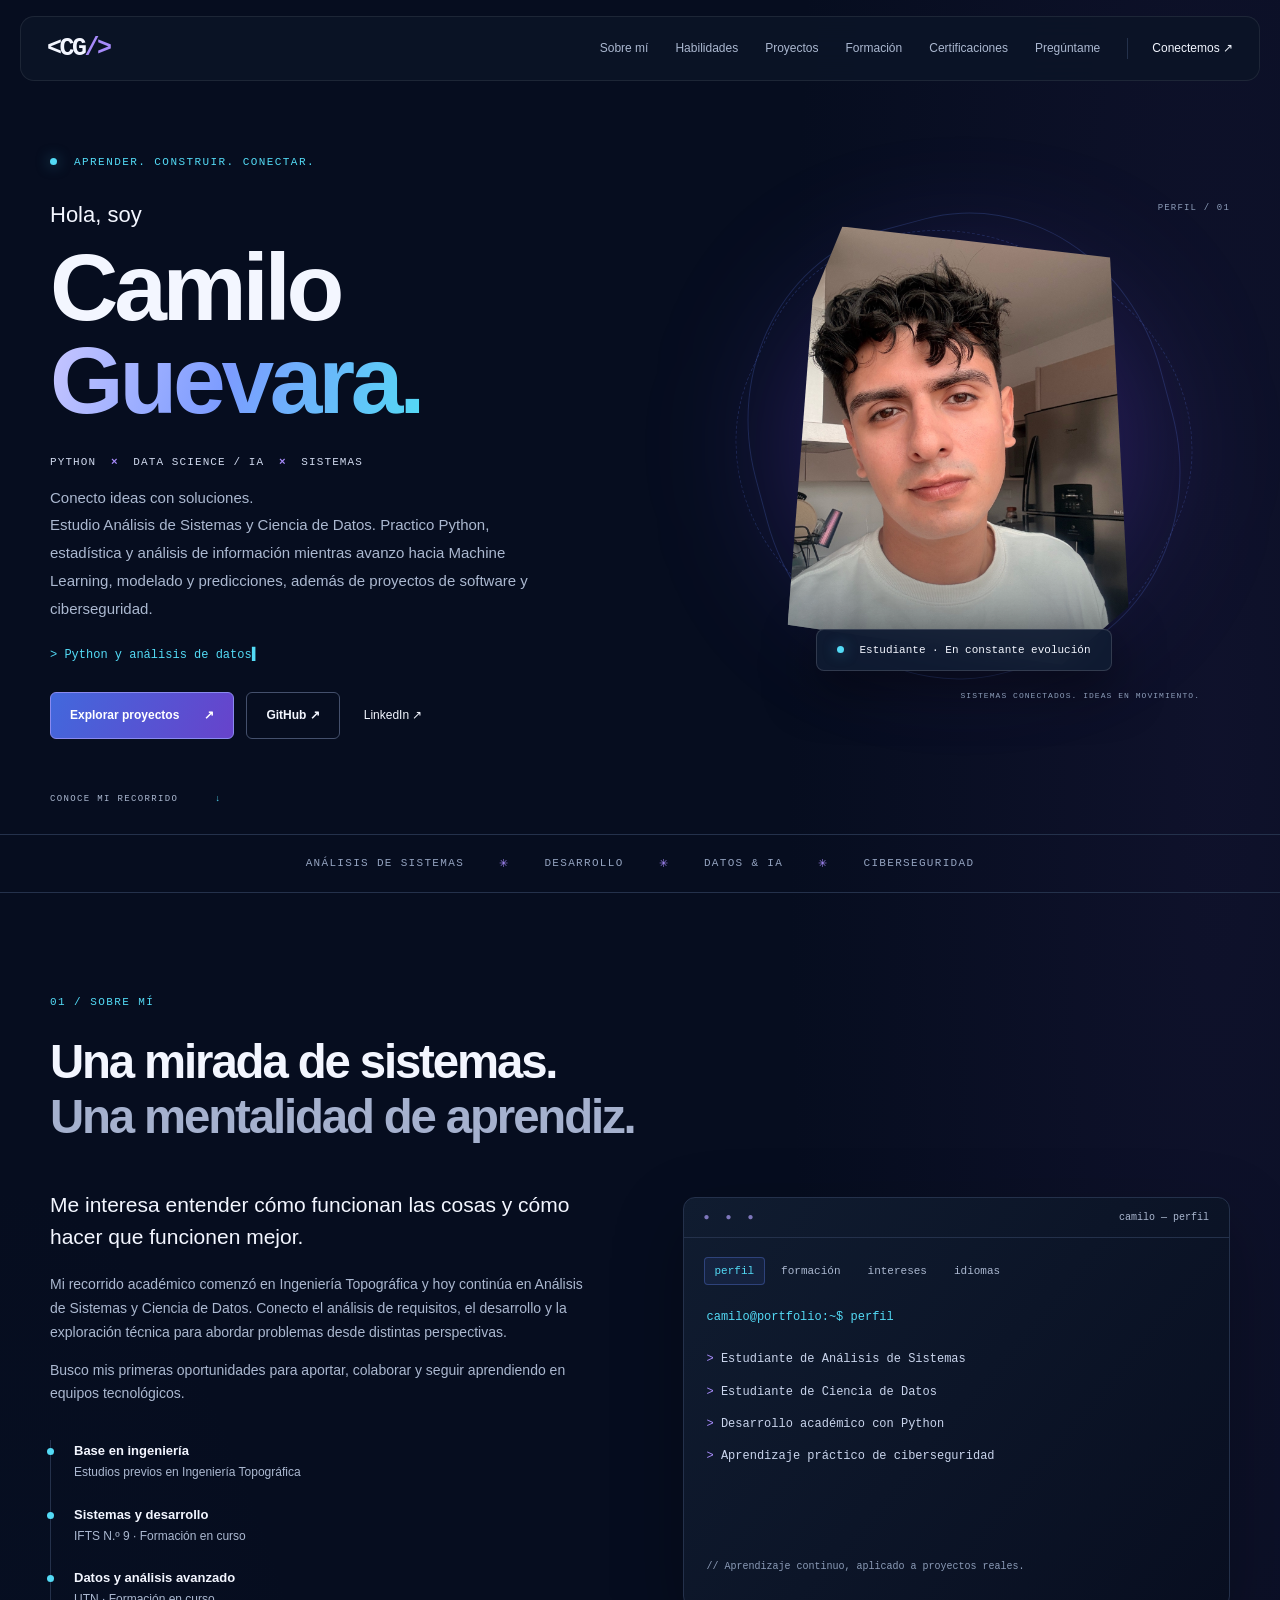
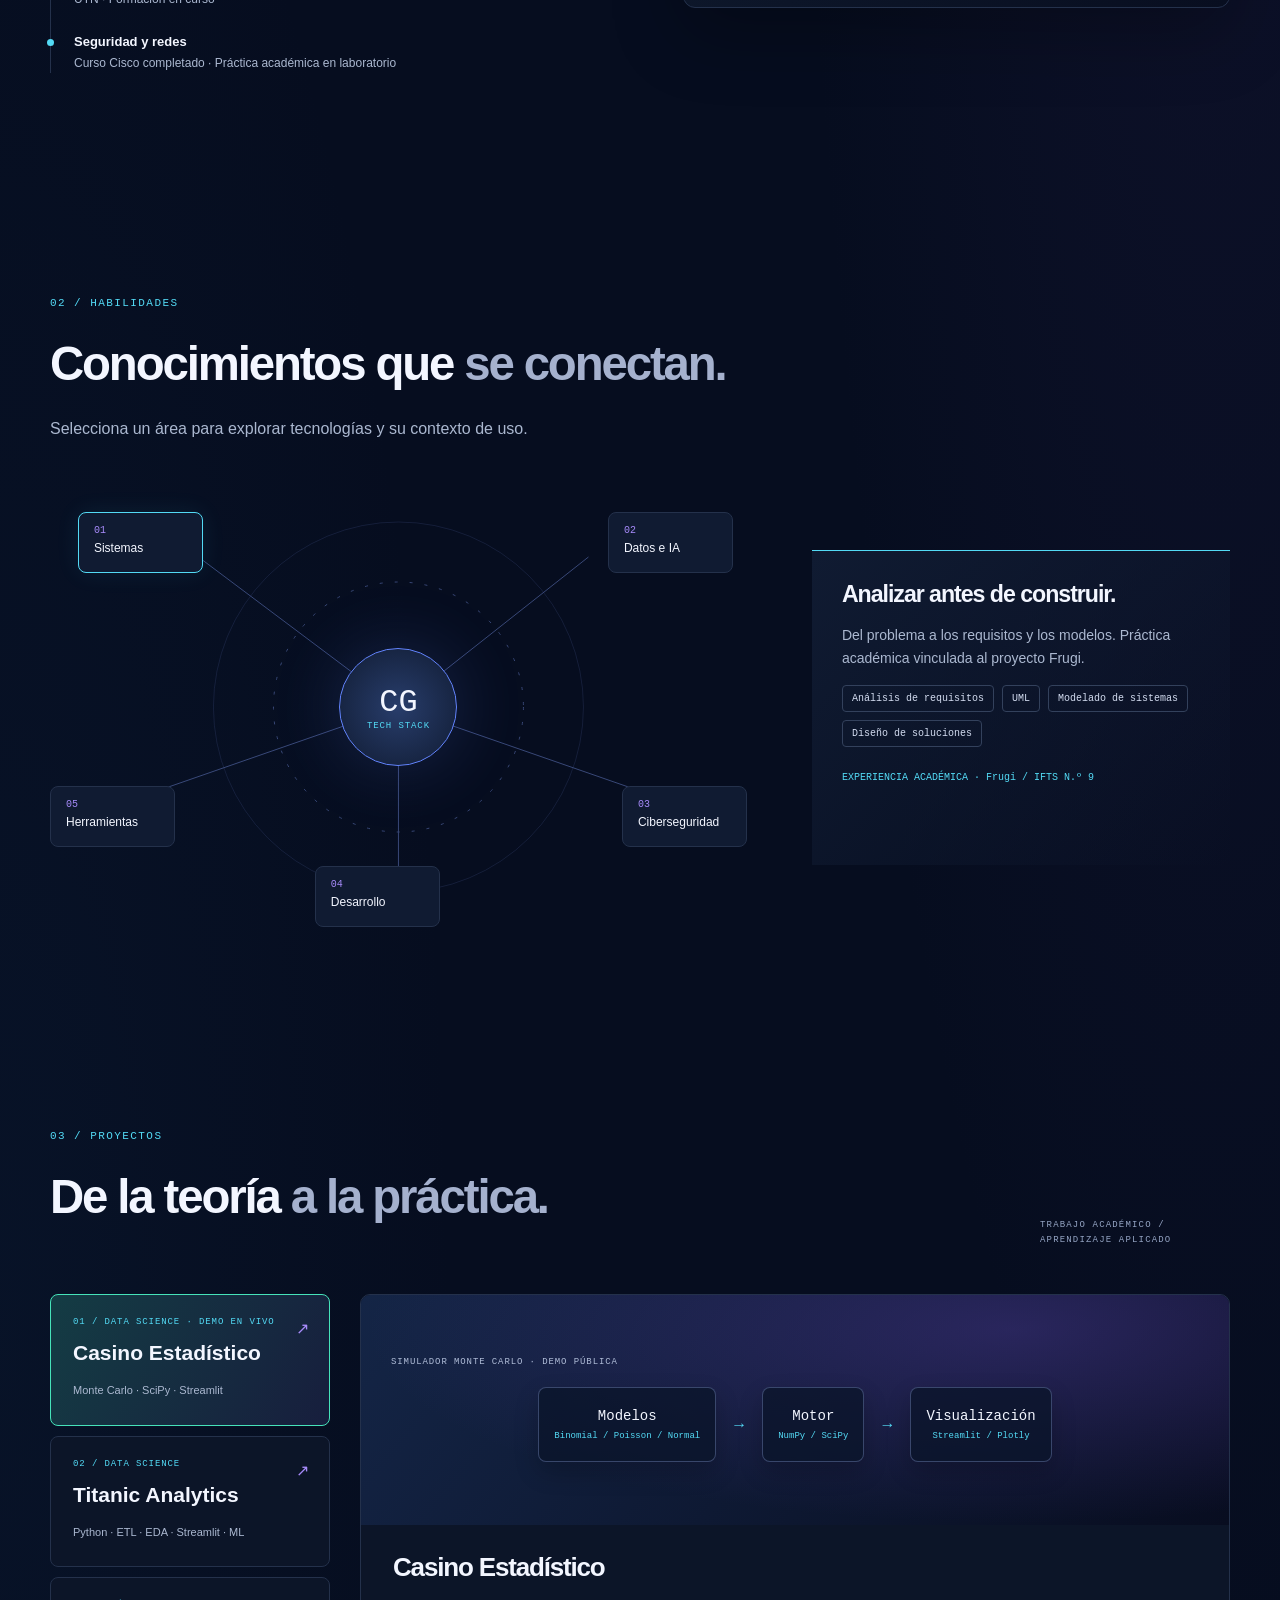
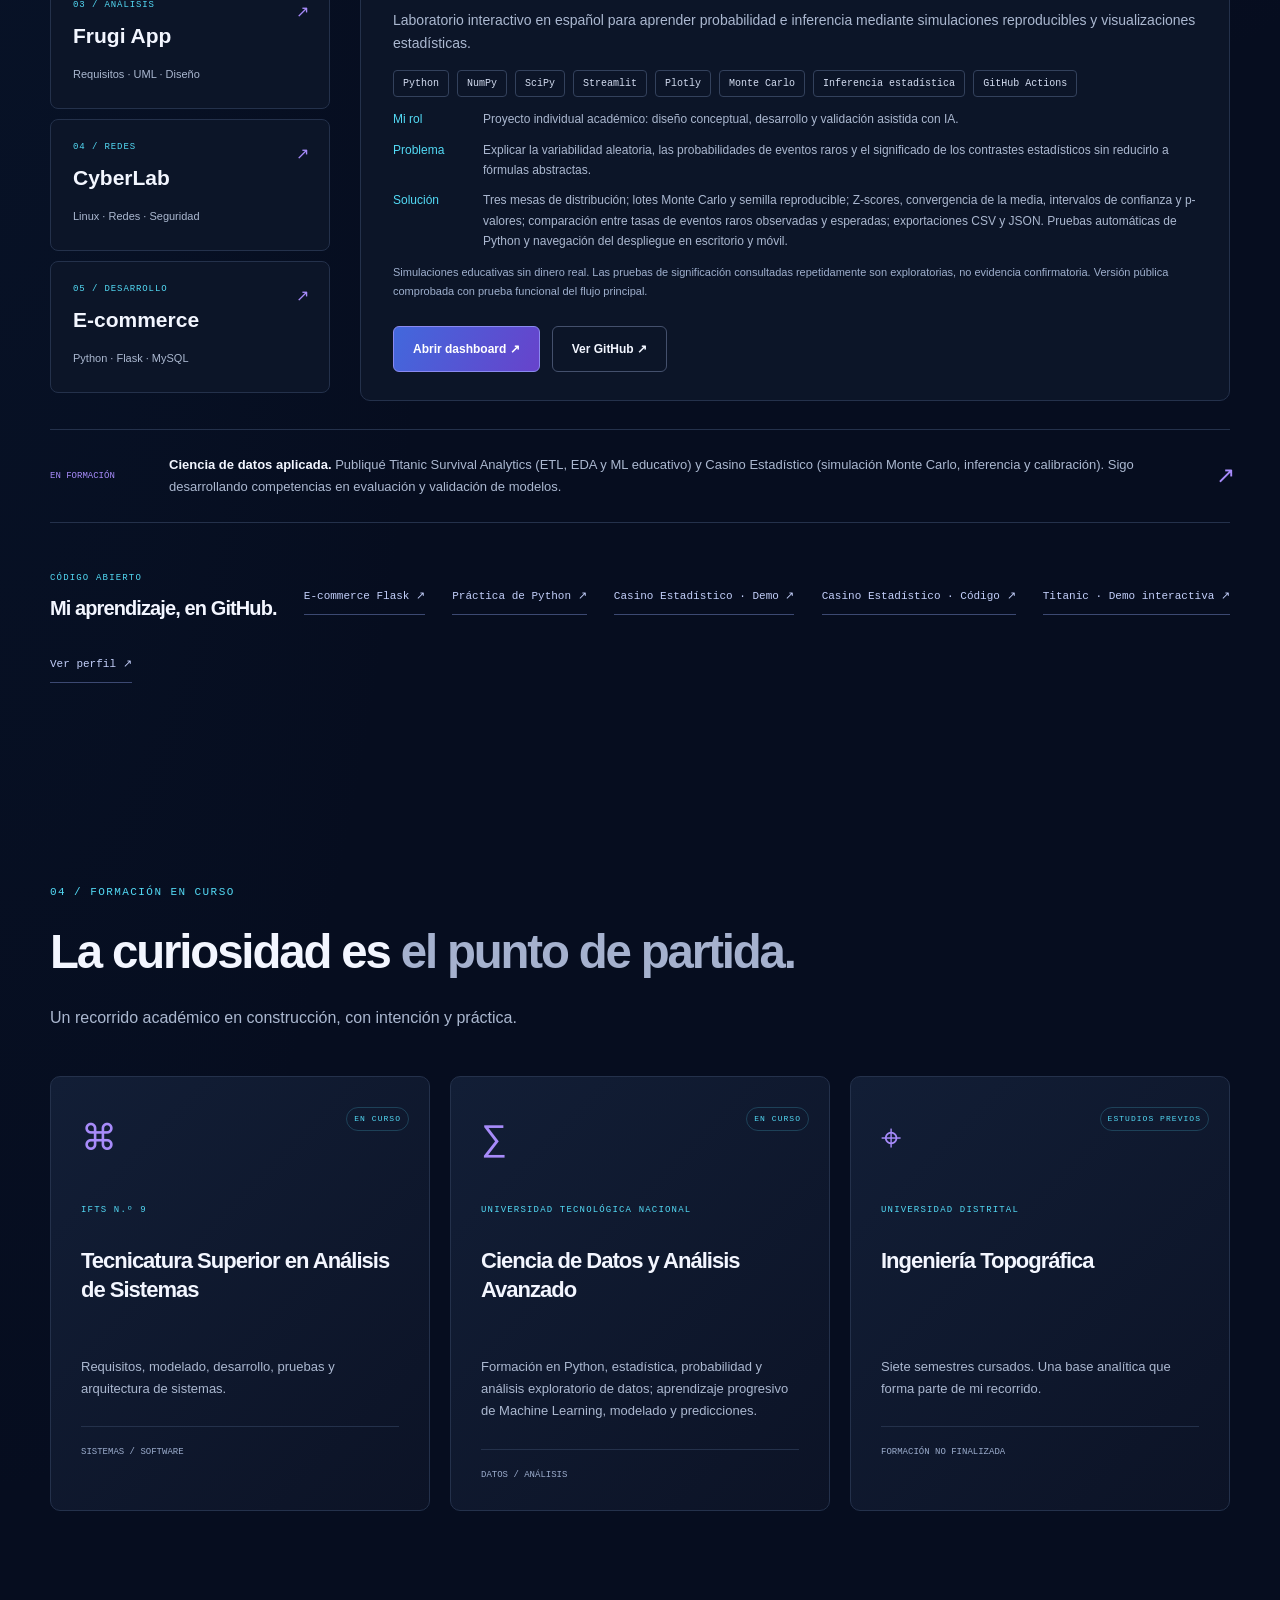
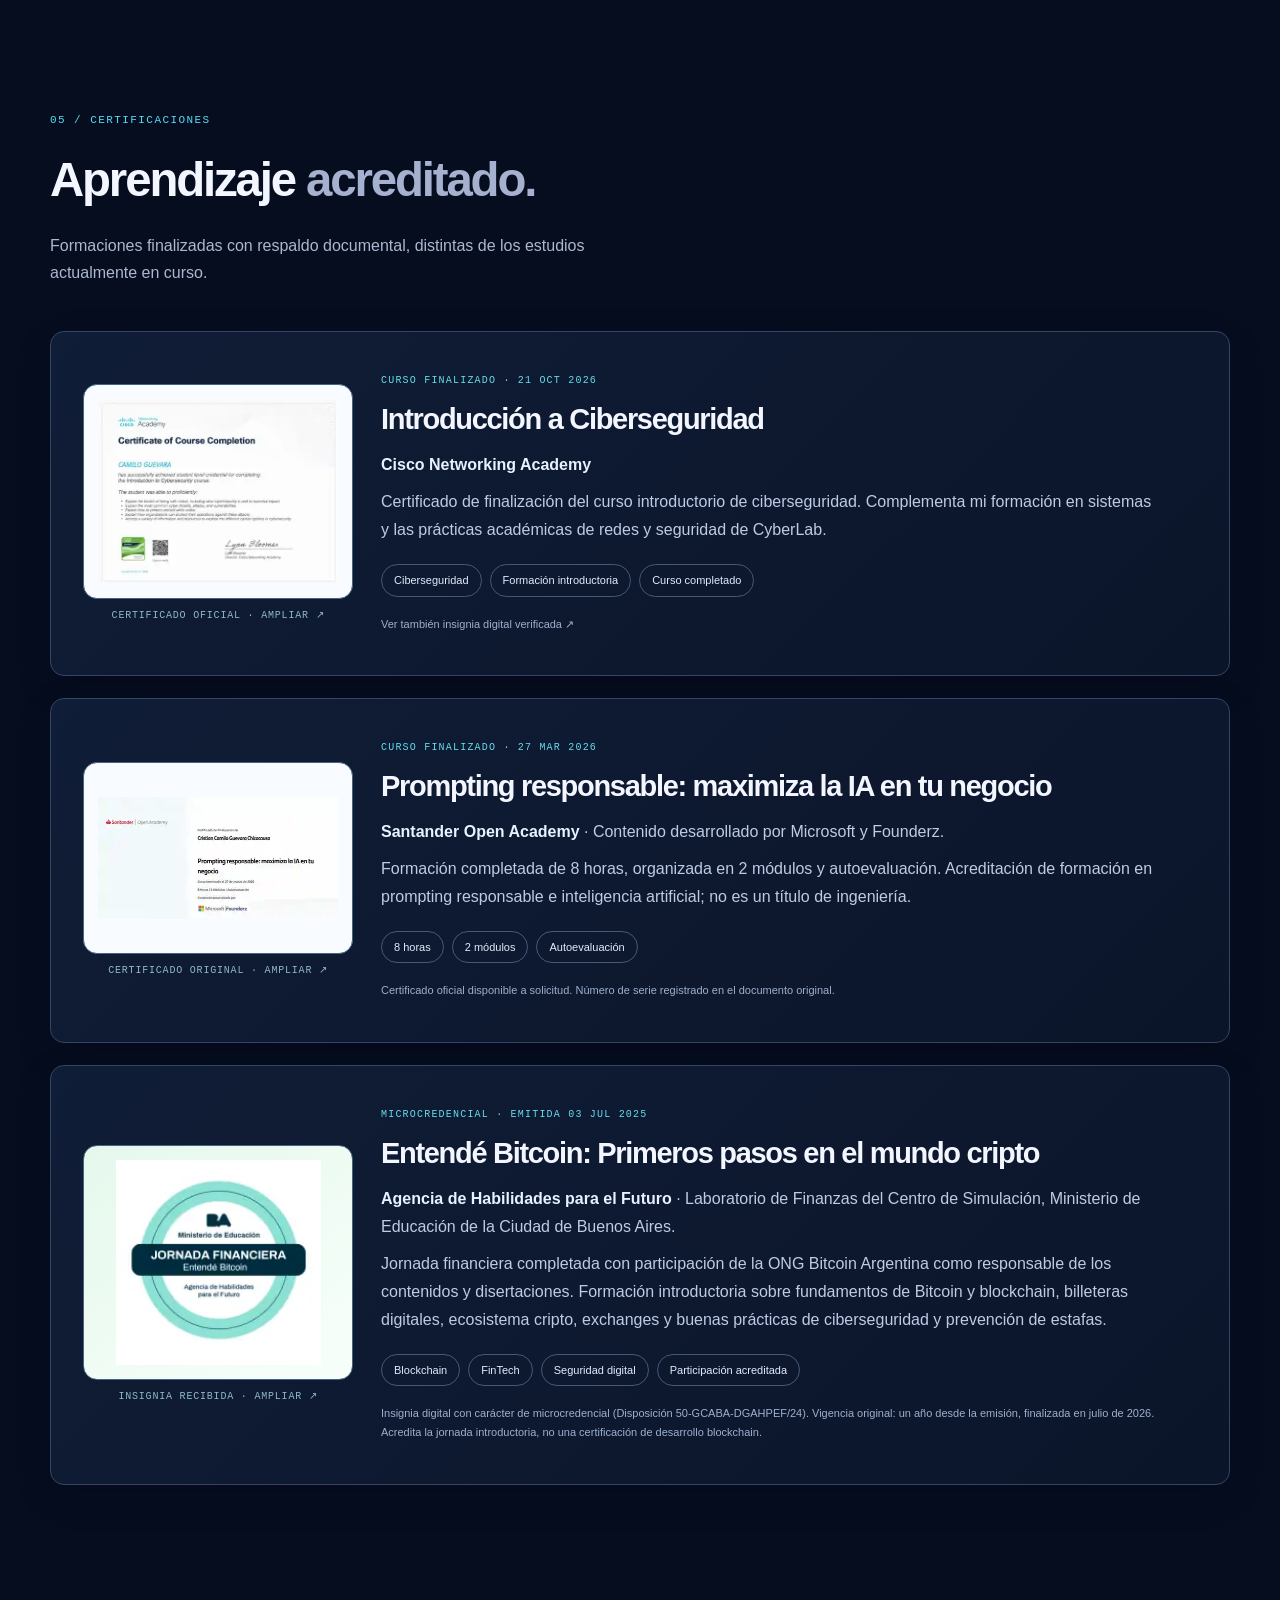
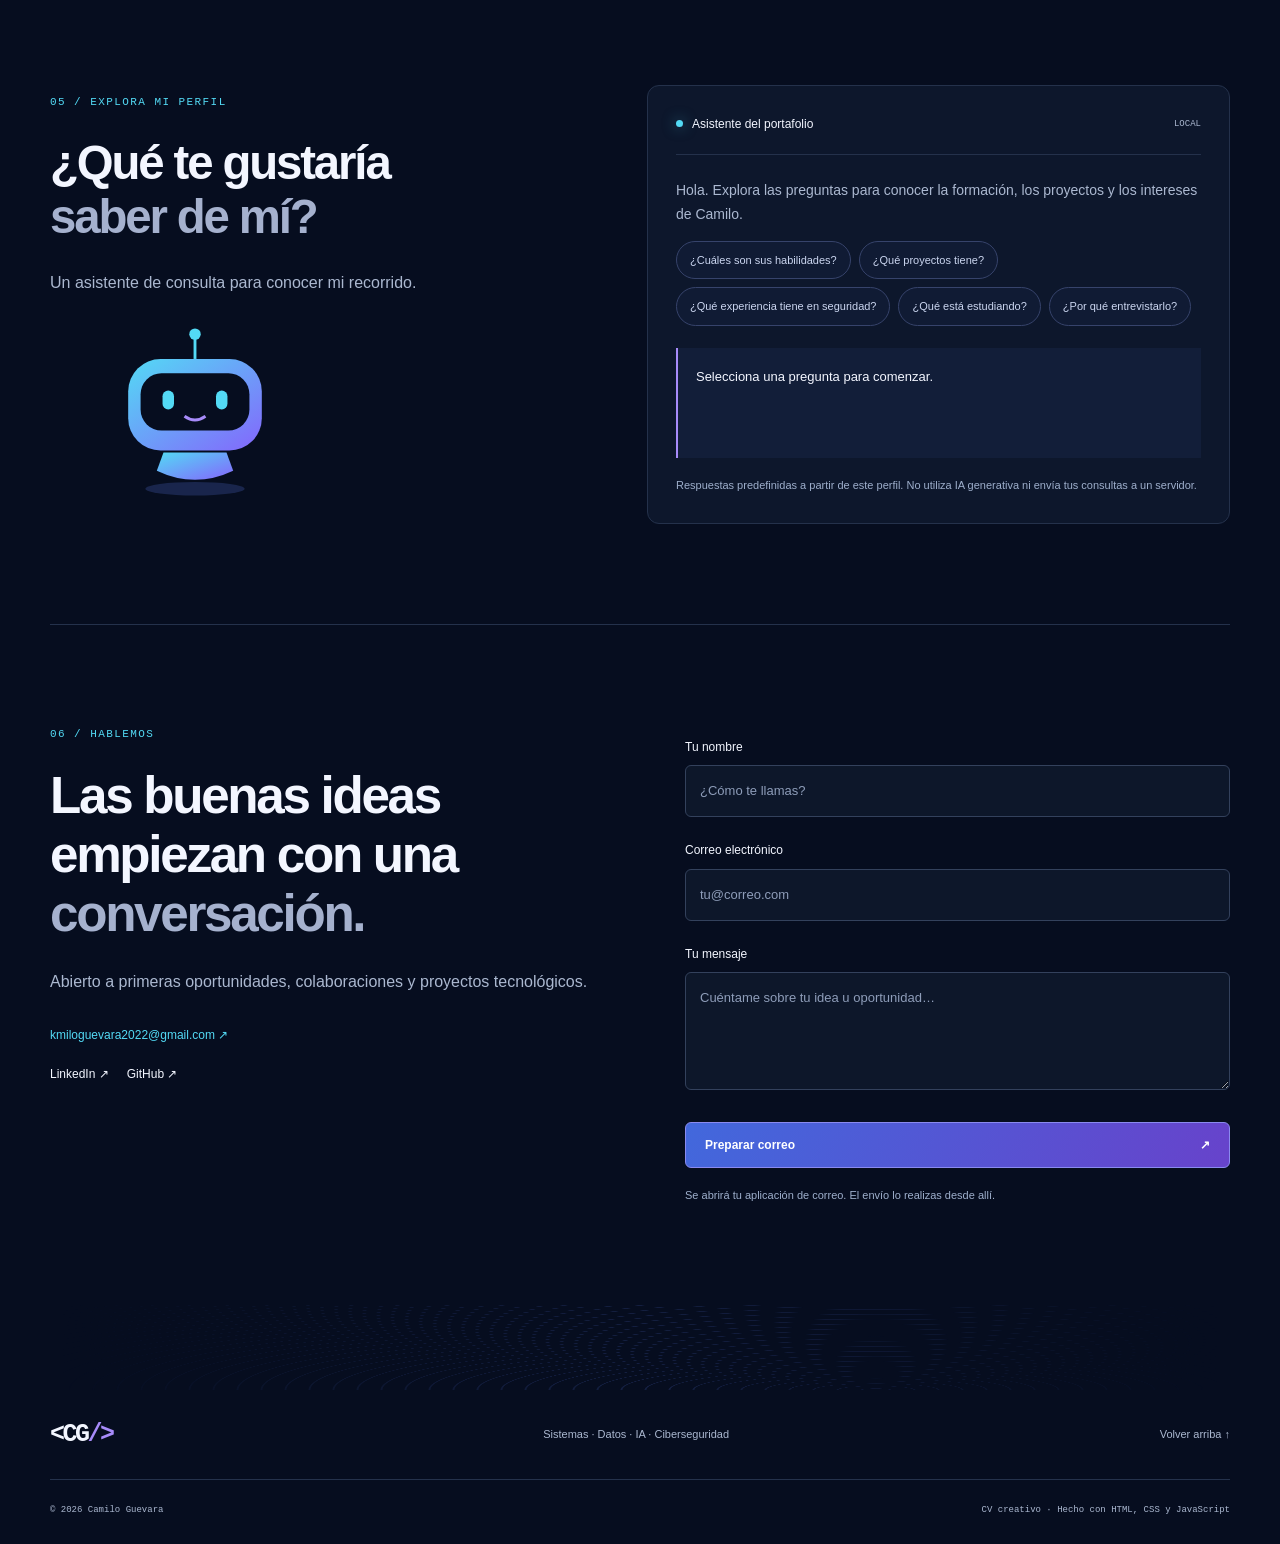
==== commit 18a3bc8d: "feat(cv): incorporar insignia real de Bitcoin y microcredencial acreditada" ====
--- a/index.html
+++ b/index.html
@@ -18,7 +18,7 @@
 <section class="wrap section" id="habilidades"><div class="section-heading"><p class="eyebrow">02 / HABILIDADES</p><h2>Conocimientos que <span>se conectan.</span></h2><p>Selecciona un área para explorar tecnologías y su contexto de uso.</p></div><div class="skills-layout"><div class="skill-network"><svg class="connections" viewBox="0 0 600 440" aria-hidden="true"><g fill="none" stroke="currentColor"><path d="M300 220L100 70M300 220L490 70M300 220L530 300M300 220L300 380M300 220L70 300"/><circle cx="300" cy="220" r="125" stroke-dasharray="3 12"/><circle cx="300" cy="220" r="185" opacity=".3"/></g></svg><div class="core">CG<span>TECH STACK</span></div><button class="skill-node systems active" data-skill="sistemas" aria-pressed="true">01 <b>Sistemas</b></button><button class="skill-node data" data-skill="datos" aria-pressed="false">02 <b>Datos e IA</b></button><button class="skill-node cyber" data-skill="seguridad" aria-pressed="false">03 <b>Ciberseguridad</b></button><button class="skill-node dev" data-skill="desarrollo" aria-pressed="false">04 <b>Desarrollo</b></button><button class="skill-node tools" data-skill="herramientas" aria-pressed="false">05 <b>Herramientas</b></button></div><div class="skill-detail" id="skill-detail" aria-live="polite"></div></div></section>
 <section class="wrap section" id="proyectos"><div class="section-heading heading-row"><div><p class="eyebrow">03 / PROYECTOS</p><h2>De la teoría <span>a la práctica.</span></h2></div><span class="small-label">TRABAJO ACADÉMICO / APRENDIZAJE APLICADO</span></div><div class="project-layout"><div class="project-list" role="group" aria-label="Seleccionar proyecto"><button class="project-selector active" data-project="casino" aria-pressed="true"><span>01 / DATA SCIENCE · DEMO EN VIVO</span><b>Casino Estadístico</b><em>Monte Carlo · SciPy · Streamlit</em><i>↗</i></button><button class="project-selector" data-project="titanic" aria-pressed="false"><span>02 / DATA SCIENCE</span><b>Titanic Analytics</b><em>Python · ETL · EDA · Streamlit · ML</em><i>↗</i></button><button class="project-selector" data-project="frugi" aria-pressed="false"><span>03 / ANÁLISIS</span><b>Frugi App</b><em>Requisitos · UML · Diseño</em><i>↗</i></button><button class="project-selector" data-project="cyberlab" aria-pressed="false"><span>04 / REDES</span><b>CyberLab</b><em>Linux · Redes · Seguridad</em><i>↗</i></button><button class="project-selector" data-project="ecommerce" aria-pressed="false"><span>05 / DESARROLLO</span><b>E-commerce</b><em>Python · Flask · MySQL</em><i>↗</i></button></div><article class="project-detail" id="project-detail" aria-live="polite"></article></div><div class="up-next"><span>EN FORMACIÓN</span><p><b>Ciencia de datos aplicada.</b> Publiqué Titanic Survival Analytics (ETL, EDA y ML educativo) y Casino Estadístico (simulación Monte Carlo, inferencia y calibración). Sigo desarrollando competencias en evaluación y validación de modelos.</p><span aria-hidden="true">↗</span></div><div class="github-row"><div><p class="eyebrow">CÓDIGO ABIERTO</p><h3>Mi aprendizaje, en GitHub.</h3></div><a href="https://github.com/Camilo-Guevara/e-commerce-flash-ifts9" target="_blank" rel="noopener noreferrer">E-commerce Flask ↗</a><a href="https://github.com/Camilo-Guevara/e-commerce-codigo-fuente-" target="_blank" rel="noopener noreferrer">Práctica de Python ↗</a><a href="https://casino-estadistico-ubpy8lsfkqbb8yh6teansn.streamlit.app/" target="_blank" rel="noopener noreferrer">Casino Estadístico · Demo ↗</a><a href="https://github.com/Camilo-Guevara/Casino-Estadistico" target="_blank" rel="noopener noreferrer">Casino Estadístico · Código ↗</a><a href="https://portafolio-camilo-titanic.streamlit.app" target="_blank" rel="noopener noreferrer">Titanic · Demo interactiva ↗</a><a href="https://github.com/Camilo-Guevara" target="_blank" rel="noopener noreferrer">Ver perfil ↗</a></div></section>
 <section class="wrap section" id="formacion"><div class="section-heading"><p class="eyebrow">04 / FORMACIÓN EN CURSO</p><h2>La curiosidad es <span>el punto de partida.</span></h2><p>Un recorrido académico en construcción, con intención y práctica.</p></div><div class="education-grid"><article class="education"><span class="education-icon" aria-hidden="true">⌘</span><span class="status">EN CURSO</span><p class="eyebrow">IFTS N.º 9</p><h3>Tecnicatura Superior en Análisis de Sistemas</h3><p>Requisitos, modelado, desarrollo, pruebas y arquitectura de sistemas.</p><span class="education-foot">SISTEMAS / SOFTWARE</span></article><article class="education"><span class="education-icon" aria-hidden="true">∑</span><span class="status">EN CURSO</span><p class="eyebrow">UNIVERSIDAD TECNOLÓGICA NACIONAL</p><h3>Ciencia de Datos y Análisis Avanzado</h3><p>Formación en Python, estadística, probabilidad y análisis exploratorio de datos; aprendizaje progresivo de Machine Learning, modelado y predicciones.</p><span class="education-foot">DATOS / ANÁLISIS</span></article><article class="education previous"><span class="education-icon" aria-hidden="true">⌖</span><span class="status">ESTUDIOS PREVIOS</span><p class="eyebrow">UNIVERSIDAD DISTRITAL</p><h3>Ingeniería Topográfica</h3><p>Siete semestres cursados. Una base analítica que forma parte de mi recorrido.</p><span class="education-foot">FORMACIÓN NO FINALIZADA</span></article></div></section>
-<section class="wrap section" id="certificaciones"><div class="section-heading"><p class="eyebrow">05 / CERTIFICACIONES</p><h2>Aprendizaje <span>acreditado.</span></h2><p>Formaciones finalizadas con respaldo documental, distintas de los estudios actualmente en curso.</p></div><article class="credential-card"><figure class="credential-preview credential-preview--certificate"><a class="credential-preview-link" href="assets/certificates/cisco-certificate-of-course-completion-2026.svg" target="_blank" rel="noopener noreferrer" aria-label="Ver certificado oficial completo de Cisco Networking Academy"><img src="assets/certificates/cisco-certificate-of-course-completion-2026.svg" width="500" height="385" loading="lazy" decoding="async" alt="Certificado oficial de finalización de Introduction to Cybersecurity, Cisco Networking Academy, emitido a Camilo Guevara el 21 de octubre de 2026"></a><figcaption>Certificado oficial · Ampliar ↗</figcaption></figure><div class="credential-content"><span class="credential-state">CURSO FINALIZADO · 21 OCT 2026</span><h3>Introducción a Ciberseguridad</h3><p><strong>Cisco Networking Academy</strong></p><p>Certificado de finalización del curso introductorio de ciberseguridad. Complementa mi formación en sistemas y las prácticas académicas de redes y seguridad de CyberLab.</p><div class="credential-meta"><span>Ciberseguridad</span><span>Formación introductoria</span><span>Curso completado</span></div><p class="credential-reference"><a href="assets/certificates/cisco-introduccion-ciberseguridad.svg" target="_blank" rel="noopener noreferrer">Ver también insignia digital verificada ↗</a></p></div></article><article class="credential-card"><figure class="credential-preview credential-preview--certificate"><a class="credential-preview-link" href="assets/certificates/santander-prompting-responsable.svg" target="_blank" rel="noopener noreferrer" aria-label="Ampliar imagen del certificado de Santander Open Academy"><img src="assets/certificates/santander-prompting-responsable.svg" width="480" height="243" loading="lazy" decoding="async" alt="Imagen del certificado de finalización de Prompting responsable de Santander Open Academy, con serie omitida por privacidad"></a><figcaption>Certificado original · Ampliar ↗</figcaption></figure><div class="credential-content"><span class="credential-state">CURSO FINALIZADO · 27 MAR 2026</span><h3>Prompting responsable: maximiza la IA en tu negocio</h3><p><strong>Santander Open Academy</strong> · Contenido desarrollado por Microsoft y Founderz.</p><p>Formación completada de 8 horas, organizada en 2 módulos y autoevaluación. Acreditación de formación en prompting responsable e inteligencia artificial; no es un título de ingeniería.</p><div class="credential-meta"><span>8 horas</span><span>2 módulos</span><span>Autoevaluación</span></div><p class="credential-reference">Certificado oficial disponible a solicitud. Número de serie registrado en el documento original.</p></div></article></section>
+<section class="wrap section" id="certificaciones"><div class="section-heading"><p class="eyebrow">05 / CERTIFICACIONES</p><h2>Aprendizaje <span>acreditado.</span></h2><p>Formaciones finalizadas con respaldo documental, distintas de los estudios actualmente en curso.</p></div><article class="credential-card"><figure class="credential-preview credential-preview--certificate"><a class="credential-preview-link" href="assets/certificates/cisco-certificate-of-course-completion-2026.svg" target="_blank" rel="noopener noreferrer" aria-label="Ver certificado oficial completo de Cisco Networking Academy"><img src="assets/certificates/cisco-certificate-of-course-completion-2026.svg" width="500" height="385" loading="lazy" decoding="async" alt="Certificado oficial de finalización de Introduction to Cybersecurity, Cisco Networking Academy, emitido a Camilo Guevara el 21 de octubre de 2026"></a><figcaption>Certificado oficial · Ampliar ↗</figcaption></figure><div class="credential-content"><span class="credential-state">CURSO FINALIZADO · 21 OCT 2026</span><h3>Introducción a Ciberseguridad</h3><p><strong>Cisco Networking Academy</strong></p><p>Certificado de finalización del curso introductorio de ciberseguridad. Complementa mi formación en sistemas y las prácticas académicas de redes y seguridad de CyberLab.</p><div class="credential-meta"><span>Ciberseguridad</span><span>Formación introductoria</span><span>Curso completado</span></div><p class="credential-reference"><a href="assets/certificates/cisco-introduccion-ciberseguridad.svg" target="_blank" rel="noopener noreferrer">Ver también insignia digital verificada ↗</a></p></div></article><article class="credential-card"><figure class="credential-preview credential-preview--certificate"><a class="credential-preview-link" href="assets/certificates/santander-prompting-responsable.svg" target="_blank" rel="noopener noreferrer" aria-label="Ampliar imagen del certificado de Santander Open Academy"><img src="assets/certificates/santander-prompting-responsable.svg" width="480" height="243" loading="lazy" decoding="async" alt="Imagen del certificado de finalización de Prompting responsable de Santander Open Academy, con serie omitida por privacidad"></a><figcaption>Certificado original · Ampliar ↗</figcaption></figure><div class="credential-content"><span class="credential-state">CURSO FINALIZADO · 27 MAR 2026</span><h3>Prompting responsable: maximiza la IA en tu negocio</h3><p><strong>Santander Open Academy</strong> · Contenido desarrollado por Microsoft y Founderz.</p><p>Formación completada de 8 horas, organizada en 2 módulos y autoevaluación. Acreditación de formación en prompting responsable e inteligencia artificial; no es un título de ingeniería.</p><div class="credential-meta"><span>8 horas</span><span>2 módulos</span><span>Autoevaluación</span></div><p class="credential-reference">Certificado oficial disponible a solicitud. Número de serie registrado en el documento original.</p></div></article><article class="credential-card"><figure class="credential-preview credential-preview--badge"><a class="credential-preview-link" href="assets/certificates/insignia-entende-bitcoin-2025.webp" target="_blank" rel="noopener noreferrer" aria-label="Ampliar insignia digital de la jornada Entendé Bitcoin"><img src="assets/certificates/insignia-entende-bitcoin-2025.webp" width="200" height="200" loading="lazy" decoding="async" alt="Insignia digital Jornada Financiera Entendé Bitcoin de la Agencia de Habilidades para el Futuro, Ministerio de Educación de Buenos Aires"></a><figcaption>Insignia recibida · Ampliar ↗</figcaption></figure><div class="credential-content"><span class="credential-state">MICROCREDENCIAL · EMITIDA 03 JUL 2025</span><h3>Entendé Bitcoin: Primeros pasos en el mundo cripto</h3><p><strong>Agencia de Habilidades para el Futuro</strong> · Laboratorio de Finanzas del Centro de Simulación, Ministerio de Educación de la Ciudad de Buenos Aires.</p><p>Jornada financiera completada con participación de la ONG Bitcoin Argentina como responsable de los contenidos y disertaciones. Formación introductoria sobre fundamentos de Bitcoin y blockchain, billeteras digitales, ecosistema cripto, exchanges y buenas prácticas de ciberseguridad y prevención de estafas.</p><div class="credential-meta"><span>Blockchain</span><span>FinTech</span><span>Seguridad digital</span><span>Participación acreditada</span></div><p class="credential-reference">Insignia digital con carácter de microcredencial (Disposición 50-GCABA-DGAHPEF/24). Vigencia original: un año desde la emisión, finalizada en julio de 2026. Acredita la jornada introductoria, no una certificación de desarrollo blockchain.</p></div></article></section>
 <section class="wrap section" id="asistente"><div class="assistant-layout"><div><p class="eyebrow">05 / EXPLORA MI PERFIL</p><h2>¿Qué te gustaría<br><span>saber de mí?</span></h2><p>Un asistente de consulta para conocer mi recorrido.</p><div class="robot" aria-hidden="true"><svg viewBox="0 0 220 200"><defs><linearGradient id="robotg" x2="1" y2="1"><stop stop-color="#53daf5"/><stop offset="1" stop-color="#8466fc"/></linearGradient></defs><ellipse cx="110" cy="181" rx="52" ry="7" fill="#6385ff" opacity=".2"/><path d="M110 45V22" stroke="#53daf5" stroke-width="3"/><circle cx="110" cy="19" r="6" fill="#53daf5"/><rect x="40" y="45" width="140" height="96" rx="34" fill="url(#robotg)"/><rect x="53" y="60" width="114" height="60" rx="22" fill="#060d1f"/><g fill="#53daf5"><rect x="76" y="78" width="12" height="20" rx="6"/><rect x="132" y="78" width="12" height="20" rx="6"/></g><path d="M99 105Q110 113 121 105" stroke="#a78bfa" fill="none" stroke-width="3"/><path d="M77 143L70 162Q110 181 150 162L143 143" fill="url(#robotg)"/></svg></div></div><div class="chat-panel"><div class="chat-title"><span class="dot"></span> Asistente del portafolio <span>LOCAL</span></div><p class="chat-intro">Hola. Explora las preguntas para conocer la formación, los proyectos y los intereses de Camilo.</p><div class="questions"><button data-question="skills">¿Cuáles son sus habilidades?</button><button data-question="projects">¿Qué proyectos tiene?</button><button data-question="cyber">¿Qué experiencia tiene en seguridad?</button><button data-question="studies">¿Qué está estudiando?</button><button data-question="interview">¿Por qué entrevistarlo?</button></div><div class="chat-answer" id="chat-answer" role="status">Selecciona una pregunta para comenzar.</div><p class="disclosure">Respuestas predefinidas a partir de este perfil. No utiliza IA generativa ni envía tus consultas a un servidor.</p></div></div></section>
 <section class="wrap section contact" id="contacto"><div><p class="eyebrow">06 / HABLEMOS</p><h2>Las buenas ideas<br>empiezan con una<br><span>conversación.</span></h2><p>Abierto a primeras oportunidades, colaboraciones y proyectos tecnológicos.</p><div class="contact-links"><a href="mailto:kmiloguevara2022@gmail.com">kmiloguevara2022@gmail.com ↗</a><a href="https://www.linkedin.com/in/camilo-guevara-778a80385/" target="_blank" rel="noopener noreferrer">LinkedIn ↗</a><a href="https://github.com/Camilo-Guevara" target="_blank" rel="noopener noreferrer">GitHub ↗</a></div></div><form id="contact-form"><label for="name">Tu nombre</label><input id="name" name="name" autocomplete="name" required maxlength="100" placeholder="¿Cómo te llamas?"><label for="email">Correo electrónico</label><input id="email" name="email" type="email" autocomplete="email" required maxlength="160" placeholder="tu@correo.com"><label for="message">Tu mensaje</label><textarea id="message" name="message" required rows="4" maxlength="2000" placeholder="Cuéntame sobre tu idea u oportunidad…"></textarea><button class="button primary" type="submit">Preparar correo <span>↗</span></button><p class="disclosure" id="form-status" role="status">Se abrirá tu aplicación de correo. El envío lo realizas desde allí.</p></form></section>
 </main><footer class="wrap"><div class="footer-wave" aria-hidden="true"></div><div class="footer-main"><a class="brand" href="#inicio">&lt;CG<span>/&gt;</span></a><p>Sistemas · Datos · IA · Ciberseguridad</p><a href="#inicio">Volver arriba ↑</a></div><div class="footer-bottom"><span>© <span id="year">2026</span> Camilo Guevara</span><span>CV creativo · Hecho con HTML, CSS y JavaScript</span></div></footer><noscript><p class="noscript">JavaScript está desactivado. Puedes consultar mi formación y contactarme por los enlaces de correo, GitHub y LinkedIn. Actívalo para explorar los proyectos y habilidades interactivos.</p></noscript>
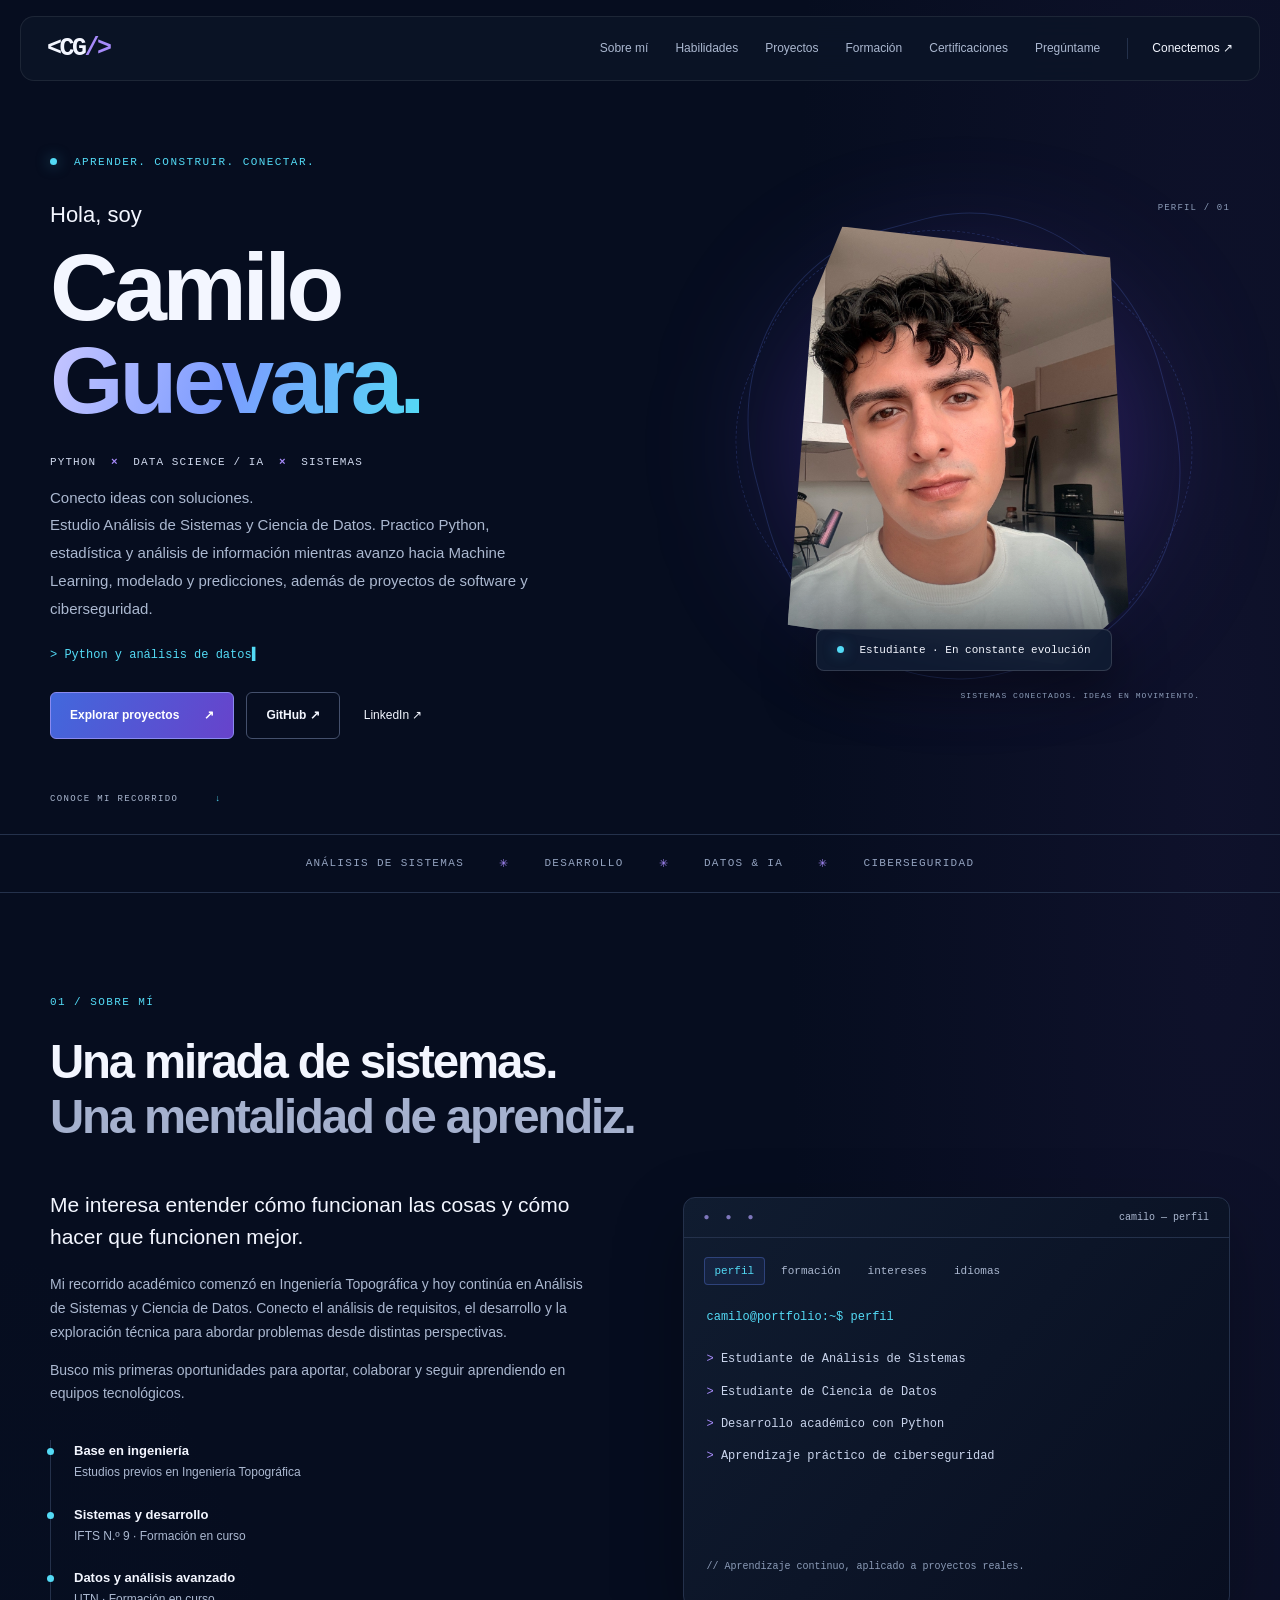
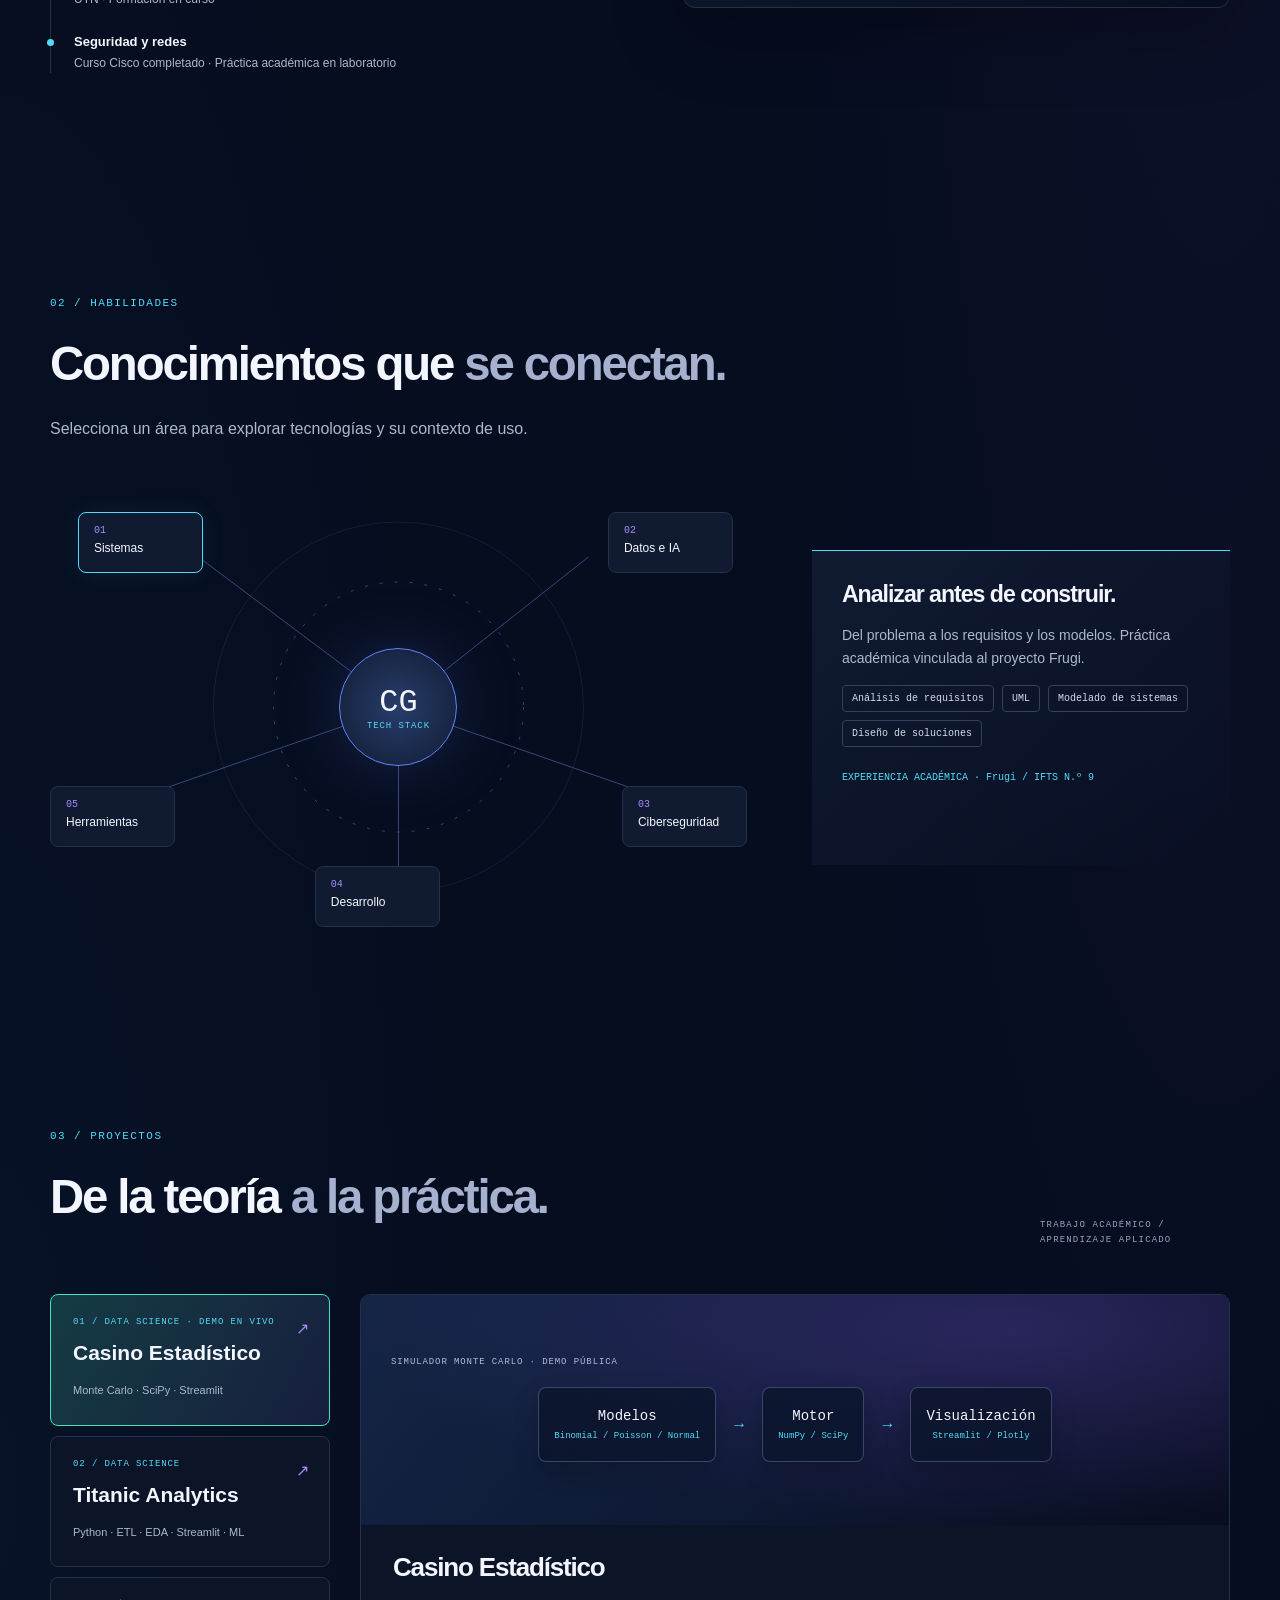
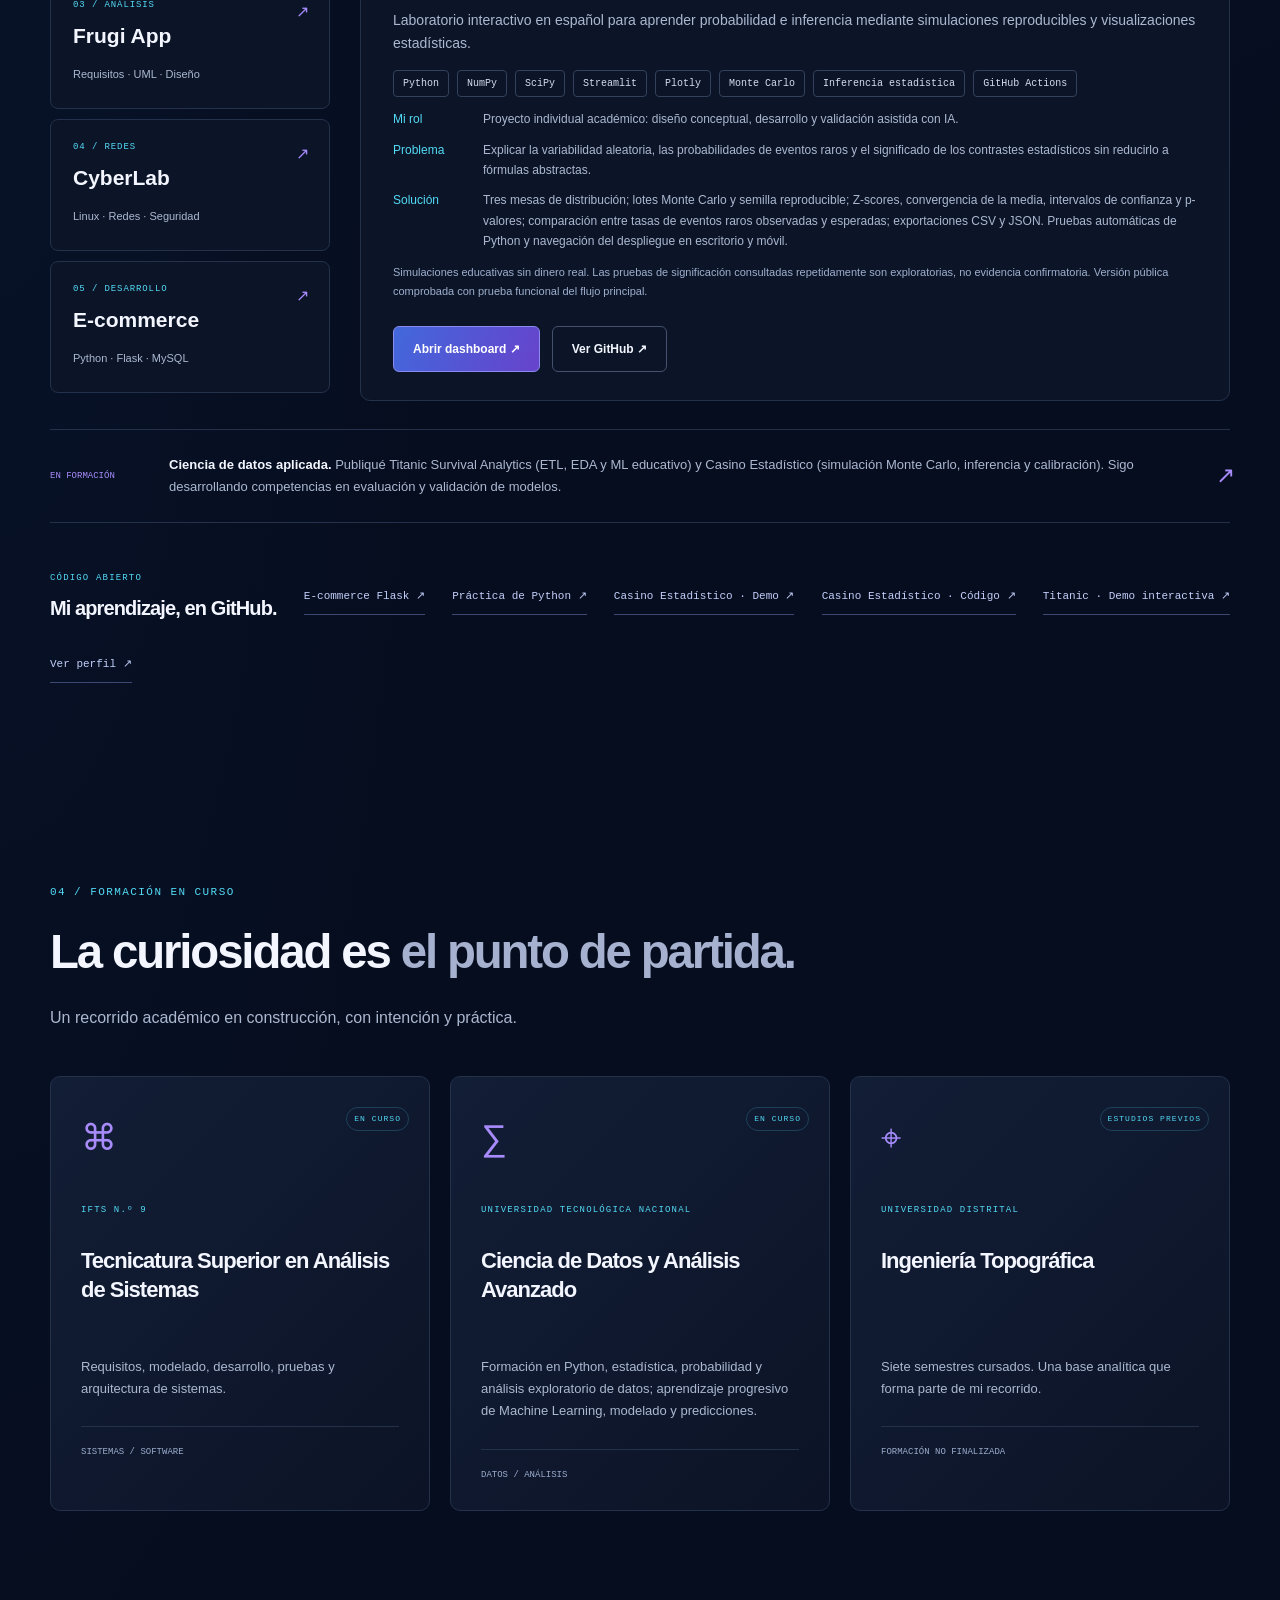
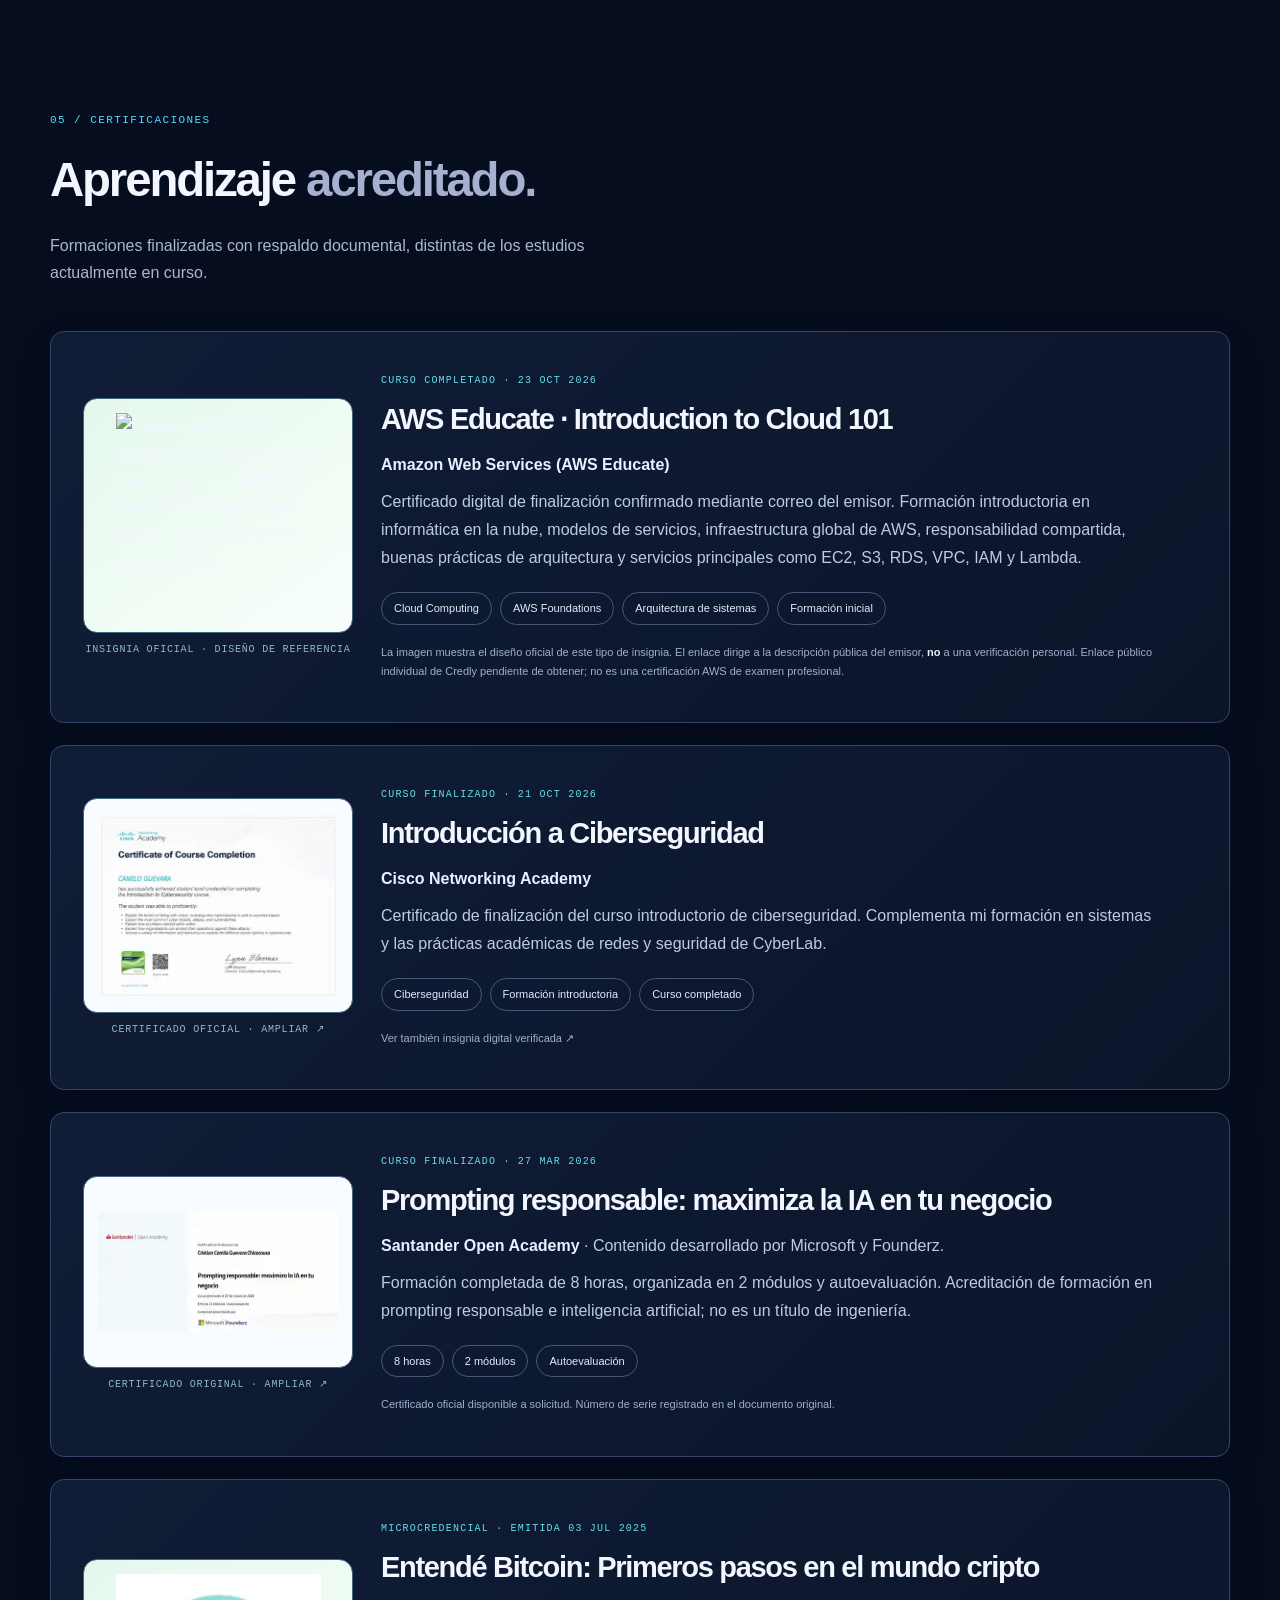
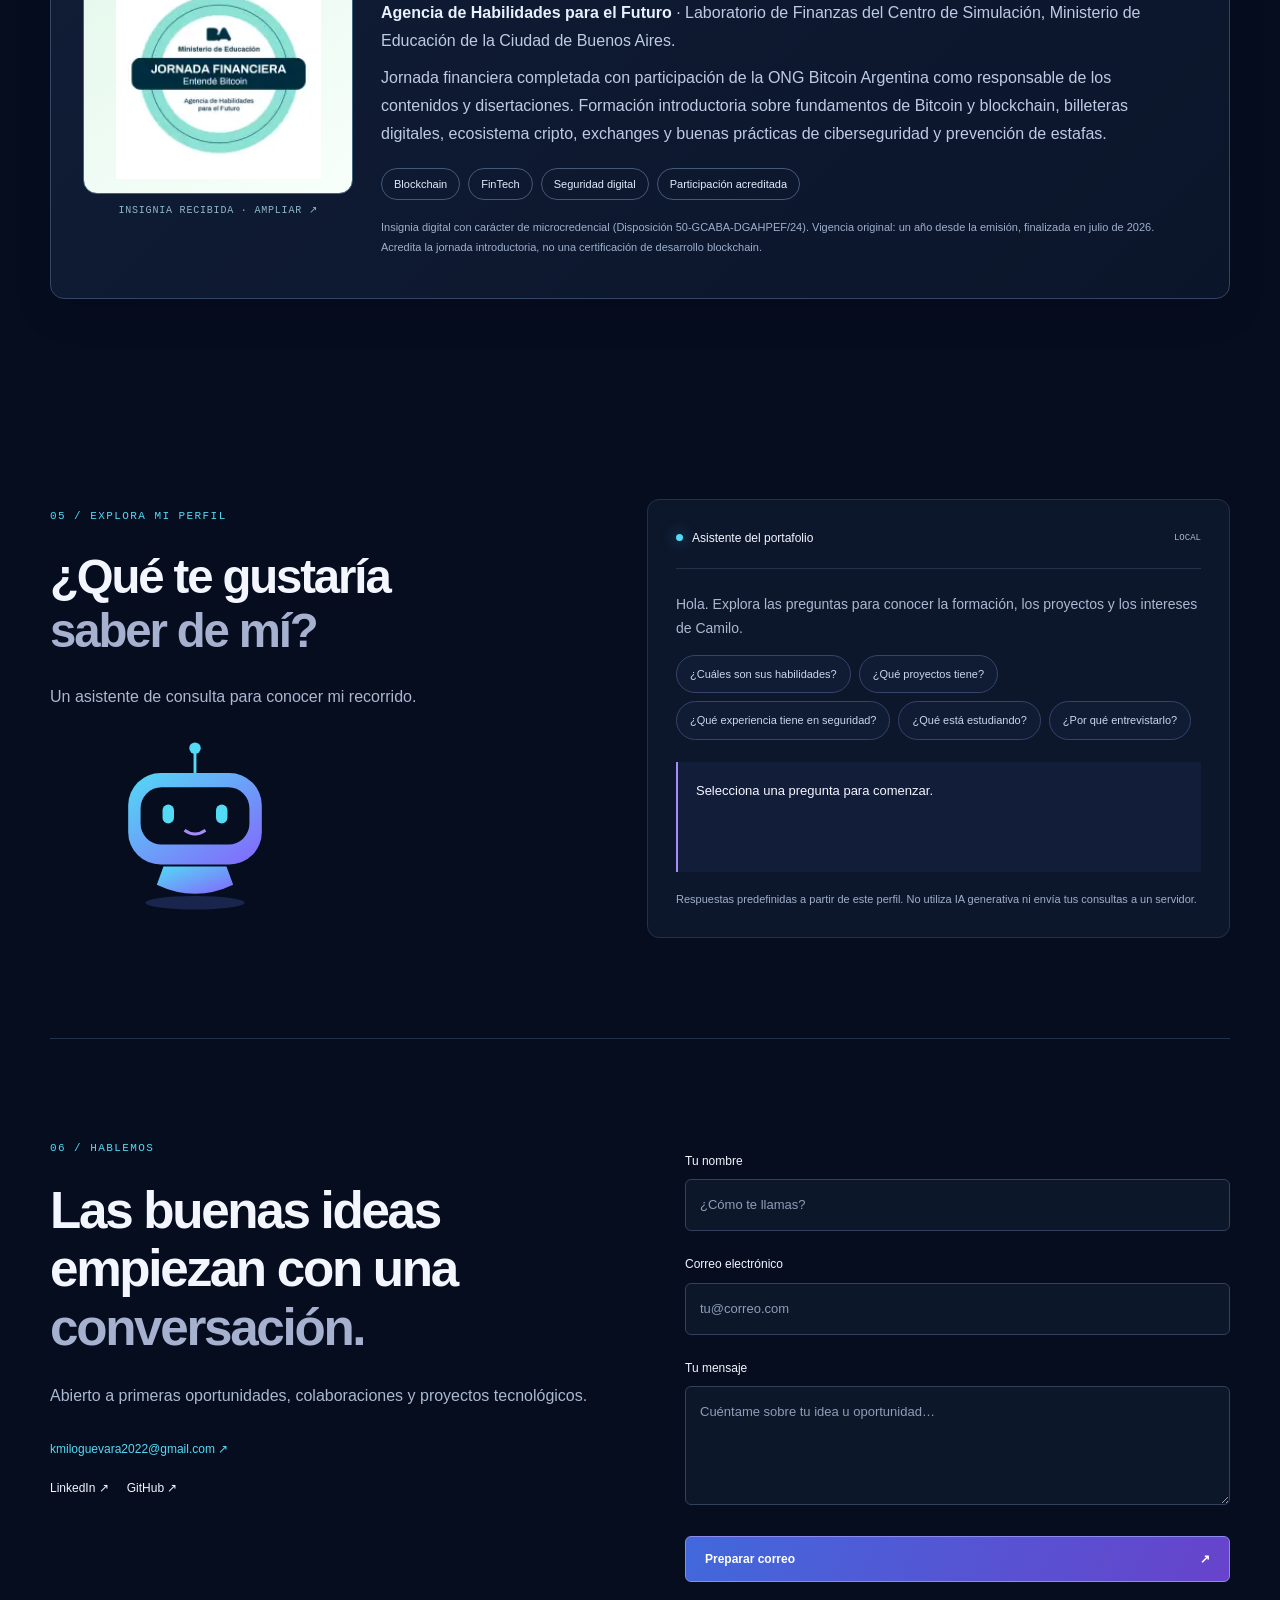
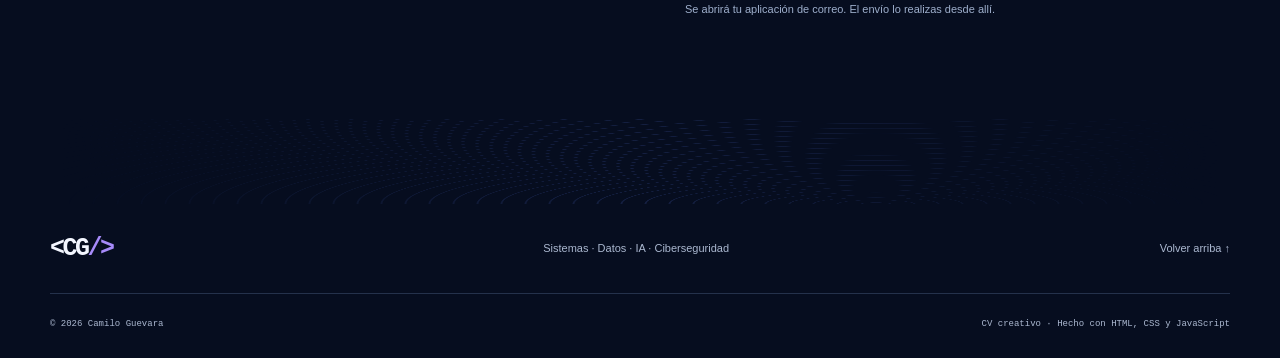
==== commit 723e5f8f: "feat(portfolio): add verified AWS Educate Cloud 101 course credential" ====
--- a/index.html
+++ b/index.html
@@ -18,7 +18,7 @@
 <section class="wrap section" id="habilidades"><div class="section-heading"><p class="eyebrow">02 / HABILIDADES</p><h2>Conocimientos que <span>se conectan.</span></h2><p>Selecciona un área para explorar tecnologías y su contexto de uso.</p></div><div class="skills-layout"><div class="skill-network"><svg class="connections" viewBox="0 0 600 440" aria-hidden="true"><g fill="none" stroke="currentColor"><path d="M300 220L100 70M300 220L490 70M300 220L530 300M300 220L300 380M300 220L70 300"/><circle cx="300" cy="220" r="125" stroke-dasharray="3 12"/><circle cx="300" cy="220" r="185" opacity=".3"/></g></svg><div class="core">CG<span>TECH STACK</span></div><button class="skill-node systems active" data-skill="sistemas" aria-pressed="true">01 <b>Sistemas</b></button><button class="skill-node data" data-skill="datos" aria-pressed="false">02 <b>Datos e IA</b></button><button class="skill-node cyber" data-skill="seguridad" aria-pressed="false">03 <b>Ciberseguridad</b></button><button class="skill-node dev" data-skill="desarrollo" aria-pressed="false">04 <b>Desarrollo</b></button><button class="skill-node tools" data-skill="herramientas" aria-pressed="false">05 <b>Herramientas</b></button></div><div class="skill-detail" id="skill-detail" aria-live="polite"></div></div></section>
 <section class="wrap section" id="proyectos"><div class="section-heading heading-row"><div><p class="eyebrow">03 / PROYECTOS</p><h2>De la teoría <span>a la práctica.</span></h2></div><span class="small-label">TRABAJO ACADÉMICO / APRENDIZAJE APLICADO</span></div><div class="project-layout"><div class="project-list" role="group" aria-label="Seleccionar proyecto"><button class="project-selector active" data-project="casino" aria-pressed="true"><span>01 / DATA SCIENCE · DEMO EN VIVO</span><b>Casino Estadístico</b><em>Monte Carlo · SciPy · Streamlit</em><i>↗</i></button><button class="project-selector" data-project="titanic" aria-pressed="false"><span>02 / DATA SCIENCE</span><b>Titanic Analytics</b><em>Python · ETL · EDA · Streamlit · ML</em><i>↗</i></button><button class="project-selector" data-project="frugi" aria-pressed="false"><span>03 / ANÁLISIS</span><b>Frugi App</b><em>Requisitos · UML · Diseño</em><i>↗</i></button><button class="project-selector" data-project="cyberlab" aria-pressed="false"><span>04 / REDES</span><b>CyberLab</b><em>Linux · Redes · Seguridad</em><i>↗</i></button><button class="project-selector" data-project="ecommerce" aria-pressed="false"><span>05 / DESARROLLO</span><b>E-commerce</b><em>Python · Flask · MySQL</em><i>↗</i></button></div><article class="project-detail" id="project-detail" aria-live="polite"></article></div><div class="up-next"><span>EN FORMACIÓN</span><p><b>Ciencia de datos aplicada.</b> Publiqué Titanic Survival Analytics (ETL, EDA y ML educativo) y Casino Estadístico (simulación Monte Carlo, inferencia y calibración). Sigo desarrollando competencias en evaluación y validación de modelos.</p><span aria-hidden="true">↗</span></div><div class="github-row"><div><p class="eyebrow">CÓDIGO ABIERTO</p><h3>Mi aprendizaje, en GitHub.</h3></div><a href="https://github.com/Camilo-Guevara/e-commerce-flash-ifts9" target="_blank" rel="noopener noreferrer">E-commerce Flask ↗</a><a href="https://github.com/Camilo-Guevara/e-commerce-codigo-fuente-" target="_blank" rel="noopener noreferrer">Práctica de Python ↗</a><a href="https://casino-estadistico-ubpy8lsfkqbb8yh6teansn.streamlit.app/" target="_blank" rel="noopener noreferrer">Casino Estadístico · Demo ↗</a><a href="https://github.com/Camilo-Guevara/Casino-Estadistico" target="_blank" rel="noopener noreferrer">Casino Estadístico · Código ↗</a><a href="https://portafolio-camilo-titanic.streamlit.app" target="_blank" rel="noopener noreferrer">Titanic · Demo interactiva ↗</a><a href="https://github.com/Camilo-Guevara" target="_blank" rel="noopener noreferrer">Ver perfil ↗</a></div></section>
 <section class="wrap section" id="formacion"><div class="section-heading"><p class="eyebrow">04 / FORMACIÓN EN CURSO</p><h2>La curiosidad es <span>el punto de partida.</span></h2><p>Un recorrido académico en construcción, con intención y práctica.</p></div><div class="education-grid"><article class="education"><span class="education-icon" aria-hidden="true">⌘</span><span class="status">EN CURSO</span><p class="eyebrow">IFTS N.º 9</p><h3>Tecnicatura Superior en Análisis de Sistemas</h3><p>Requisitos, modelado, desarrollo, pruebas y arquitectura de sistemas.</p><span class="education-foot">SISTEMAS / SOFTWARE</span></article><article class="education"><span class="education-icon" aria-hidden="true">∑</span><span class="status">EN CURSO</span><p class="eyebrow">UNIVERSIDAD TECNOLÓGICA NACIONAL</p><h3>Ciencia de Datos y Análisis Avanzado</h3><p>Formación en Python, estadística, probabilidad y análisis exploratorio de datos; aprendizaje progresivo de Machine Learning, modelado y predicciones.</p><span class="education-foot">DATOS / ANÁLISIS</span></article><article class="education previous"><span class="education-icon" aria-hidden="true">⌖</span><span class="status">ESTUDIOS PREVIOS</span><p class="eyebrow">UNIVERSIDAD DISTRITAL</p><h3>Ingeniería Topográfica</h3><p>Siete semestres cursados. Una base analítica que forma parte de mi recorrido.</p><span class="education-foot">FORMACIÓN NO FINALIZADA</span></article></div></section>
-<section class="wrap section" id="certificaciones"><div class="section-heading"><p class="eyebrow">05 / CERTIFICACIONES</p><h2>Aprendizaje <span>acreditado.</span></h2><p>Formaciones finalizadas con respaldo documental, distintas de los estudios actualmente en curso.</p></div><article class="credential-card"><figure class="credential-preview credential-preview--certificate"><a class="credential-preview-link" href="assets/certificates/cisco-certificate-of-course-completion-2026.svg" target="_blank" rel="noopener noreferrer" aria-label="Ver certificado oficial completo de Cisco Networking Academy"><img src="assets/certificates/cisco-certificate-of-course-completion-2026.svg" width="500" height="385" loading="lazy" decoding="async" alt="Certificado oficial de finalización de Introduction to Cybersecurity, Cisco Networking Academy, emitido a Camilo Guevara el 21 de octubre de 2026"></a><figcaption>Certificado oficial · Ampliar ↗</figcaption></figure><div class="credential-content"><span class="credential-state">CURSO FINALIZADO · 21 OCT 2026</span><h3>Introducción a Ciberseguridad</h3><p><strong>Cisco Networking Academy</strong></p><p>Certificado de finalización del curso introductorio de ciberseguridad. Complementa mi formación en sistemas y las prácticas académicas de redes y seguridad de CyberLab.</p><div class="credential-meta"><span>Ciberseguridad</span><span>Formación introductoria</span><span>Curso completado</span></div><p class="credential-reference"><a href="assets/certificates/cisco-introduccion-ciberseguridad.svg" target="_blank" rel="noopener noreferrer">Ver también insignia digital verificada ↗</a></p></div></article><article class="credential-card"><figure class="credential-preview credential-preview--certificate"><a class="credential-preview-link" href="assets/certificates/santander-prompting-responsable.svg" target="_blank" rel="noopener noreferrer" aria-label="Ampliar imagen del certificado de Santander Open Academy"><img src="assets/certificates/santander-prompting-responsable.svg" width="480" height="243" loading="lazy" decoding="async" alt="Imagen del certificado de finalización de Prompting responsable de Santander Open Academy, con serie omitida por privacidad"></a><figcaption>Certificado original · Ampliar ↗</figcaption></figure><div class="credential-content"><span class="credential-state">CURSO FINALIZADO · 27 MAR 2026</span><h3>Prompting responsable: maximiza la IA en tu negocio</h3><p><strong>Santander Open Academy</strong> · Contenido desarrollado por Microsoft y Founderz.</p><p>Formación completada de 8 horas, organizada en 2 módulos y autoevaluación. Acreditación de formación en prompting responsable e inteligencia artificial; no es un título de ingeniería.</p><div class="credential-meta"><span>8 horas</span><span>2 módulos</span><span>Autoevaluación</span></div><p class="credential-reference">Certificado oficial disponible a solicitud. Número de serie registrado en el documento original.</p></div></article><article class="credential-card"><figure class="credential-preview credential-preview--badge"><a class="credential-preview-link" href="assets/certificates/insignia-entende-bitcoin-2025.webp" target="_blank" rel="noopener noreferrer" aria-label="Ampliar insignia digital de la jornada Entendé Bitcoin"><img src="assets/certificates/insignia-entende-bitcoin-2025.webp" width="200" height="200" loading="lazy" decoding="async" alt="Insignia digital Jornada Financiera Entendé Bitcoin de la Agencia de Habilidades para el Futuro, Ministerio de Educación de Buenos Aires"></a><figcaption>Insignia recibida · Ampliar ↗</figcaption></figure><div class="credential-content"><span class="credential-state">MICROCREDENCIAL · EMITIDA 03 JUL 2025</span><h3>Entendé Bitcoin: Primeros pasos en el mundo cripto</h3><p><strong>Agencia de Habilidades para el Futuro</strong> · Laboratorio de Finanzas del Centro de Simulación, Ministerio de Educación de la Ciudad de Buenos Aires.</p><p>Jornada financiera completada con participación de la ONG Bitcoin Argentina como responsable de los contenidos y disertaciones. Formación introductoria sobre fundamentos de Bitcoin y blockchain, billeteras digitales, ecosistema cripto, exchanges y buenas prácticas de ciberseguridad y prevención de estafas.</p><div class="credential-meta"><span>Blockchain</span><span>FinTech</span><span>Seguridad digital</span><span>Participación acreditada</span></div><p class="credential-reference">Insignia digital con carácter de microcredencial (Disposición 50-GCABA-DGAHPEF/24). Vigencia original: un año desde la emisión, finalizada en julio de 2026. Acredita la jornada introductoria, no una certificación de desarrollo blockchain.</p></div></article></section>
+<section class="wrap section" id="certificaciones"><div class="section-heading"><p class="eyebrow">05 / CERTIFICACIONES</p><h2>Aprendizaje <span>acreditado.</span></h2><p>Formaciones finalizadas con respaldo documental, distintas de los estudios actualmente en curso.</p></div><article class="credential-card"><figure class="credential-preview credential-preview--badge"><a class="credential-preview-link" href="https://www.credly.com/org/amazon-web-services/badge/aws-educate-introduction-to-cloud-101-training-badg" target="_blank" rel="noopener noreferrer" aria-label="Ver ficha oficial del tipo de insignia AWS Educate Cloud Computing 101 en Credly"><img src="https://images.credly.com/images/e51a8579-188d-4363-8ed1-12ad164ef57b/blob" width="500" height="500" loading="lazy" decoding="async" alt="Diseño oficial de la insignia AWS Educate Cloud Computing 101 TRAINED; imagen de referencia del tipo de insignia, no enlace personalizado"></a><figcaption>Insignia oficial · Diseño de referencia</figcaption></figure><div class="credential-content"><span class="credential-state">CURSO COMPLETADO · 23 OCT 2026</span><h3>AWS Educate · Introduction to Cloud 101</h3><p><strong>Amazon Web Services (AWS Educate)</strong></p><p>Certificado digital de finalización confirmado mediante correo del emisor. Formación introductoria en informática en la nube, modelos de servicios, infraestructura global de AWS, responsabilidad compartida, buenas prácticas de arquitectura y servicios principales como EC2, S3, RDS, VPC, IAM y Lambda.</p><div class="credential-meta"><span>Cloud Computing</span><span>AWS Foundations</span><span>Arquitectura de sistemas</span><span>Formación inicial</span></div><p class="credential-reference">La imagen muestra el diseño oficial de este tipo de insignia. El enlace dirige a la descripción pública del emisor, <strong>no</strong> a una verificación personal. Enlace público individual de Credly pendiente de obtener; no es una certificación AWS de examen profesional.</p></div></article><article class="credential-card"><figure class="credential-preview credential-preview--certificate"><a class="credential-preview-link" href="assets/certificates/cisco-certificate-of-course-completion-2026.svg" target="_blank" rel="noopener noreferrer" aria-label="Ver certificado oficial completo de Cisco Networking Academy"><img src="assets/certificates/cisco-certificate-of-course-completion-2026.svg" width="500" height="385" loading="lazy" decoding="async" alt="Certificado oficial de finalización de Introduction to Cybersecurity, Cisco Networking Academy, emitido a Camilo Guevara el 21 de octubre de 2026"></a><figcaption>Certificado oficial · Ampliar ↗</figcaption></figure><div class="credential-content"><span class="credential-state">CURSO FINALIZADO · 21 OCT 2026</span><h3>Introducción a Ciberseguridad</h3><p><strong>Cisco Networking Academy</strong></p><p>Certificado de finalización del curso introductorio de ciberseguridad. Complementa mi formación en sistemas y las prácticas académicas de redes y seguridad de CyberLab.</p><div class="credential-meta"><span>Ciberseguridad</span><span>Formación introductoria</span><span>Curso completado</span></div><p class="credential-reference"><a href="assets/certificates/cisco-introduccion-ciberseguridad.svg" target="_blank" rel="noopener noreferrer">Ver también insignia digital verificada ↗</a></p></div></article><article class="credential-card"><figure class="credential-preview credential-preview--certificate"><a class="credential-preview-link" href="assets/certificates/santander-prompting-responsable.svg" target="_blank" rel="noopener noreferrer" aria-label="Ampliar imagen del certificado de Santander Open Academy"><img src="assets/certificates/santander-prompting-responsable.svg" width="480" height="243" loading="lazy" decoding="async" alt="Imagen del certificado de finalización de Prompting responsable de Santander Open Academy, con serie omitida por privacidad"></a><figcaption>Certificado original · Ampliar ↗</figcaption></figure><div class="credential-content"><span class="credential-state">CURSO FINALIZADO · 27 MAR 2026</span><h3>Prompting responsable: maximiza la IA en tu negocio</h3><p><strong>Santander Open Academy</strong> · Contenido desarrollado por Microsoft y Founderz.</p><p>Formación completada de 8 horas, organizada en 2 módulos y autoevaluación. Acreditación de formación en prompting responsable e inteligencia artificial; no es un título de ingeniería.</p><div class="credential-meta"><span>8 horas</span><span>2 módulos</span><span>Autoevaluación</span></div><p class="credential-reference">Certificado oficial disponible a solicitud. Número de serie registrado en el documento original.</p></div></article><article class="credential-card"><figure class="credential-preview credential-preview--badge"><a class="credential-preview-link" href="assets/certificates/insignia-entende-bitcoin-2025.webp" target="_blank" rel="noopener noreferrer" aria-label="Ampliar insignia digital de la jornada Entendé Bitcoin"><img src="assets/certificates/insignia-entende-bitcoin-2025.webp" width="200" height="200" loading="lazy" decoding="async" alt="Insignia digital Jornada Financiera Entendé Bitcoin de la Agencia de Habilidades para el Futuro, Ministerio de Educación de Buenos Aires"></a><figcaption>Insignia recibida · Ampliar ↗</figcaption></figure><div class="credential-content"><span class="credential-state">MICROCREDENCIAL · EMITIDA 03 JUL 2025</span><h3>Entendé Bitcoin: Primeros pasos en el mundo cripto</h3><p><strong>Agencia de Habilidades para el Futuro</strong> · Laboratorio de Finanzas del Centro de Simulación, Ministerio de Educación de la Ciudad de Buenos Aires.</p><p>Jornada financiera completada con participación de la ONG Bitcoin Argentina como responsable de los contenidos y disertaciones. Formación introductoria sobre fundamentos de Bitcoin y blockchain, billeteras digitales, ecosistema cripto, exchanges y buenas prácticas de ciberseguridad y prevención de estafas.</p><div class="credential-meta"><span>Blockchain</span><span>FinTech</span><span>Seguridad digital</span><span>Participación acreditada</span></div><p class="credential-reference">Insignia digital con carácter de microcredencial (Disposición 50-GCABA-DGAHPEF/24). Vigencia original: un año desde la emisión, finalizada en julio de 2026. Acredita la jornada introductoria, no una certificación de desarrollo blockchain.</p></div></article></section>
 <section class="wrap section" id="asistente"><div class="assistant-layout"><div><p class="eyebrow">05 / EXPLORA MI PERFIL</p><h2>¿Qué te gustaría<br><span>saber de mí?</span></h2><p>Un asistente de consulta para conocer mi recorrido.</p><div class="robot" aria-hidden="true"><svg viewBox="0 0 220 200"><defs><linearGradient id="robotg" x2="1" y2="1"><stop stop-color="#53daf5"/><stop offset="1" stop-color="#8466fc"/></linearGradient></defs><ellipse cx="110" cy="181" rx="52" ry="7" fill="#6385ff" opacity=".2"/><path d="M110 45V22" stroke="#53daf5" stroke-width="3"/><circle cx="110" cy="19" r="6" fill="#53daf5"/><rect x="40" y="45" width="140" height="96" rx="34" fill="url(#robotg)"/><rect x="53" y="60" width="114" height="60" rx="22" fill="#060d1f"/><g fill="#53daf5"><rect x="76" y="78" width="12" height="20" rx="6"/><rect x="132" y="78" width="12" height="20" rx="6"/></g><path d="M99 105Q110 113 121 105" stroke="#a78bfa" fill="none" stroke-width="3"/><path d="M77 143L70 162Q110 181 150 162L143 143" fill="url(#robotg)"/></svg></div></div><div class="chat-panel"><div class="chat-title"><span class="dot"></span> Asistente del portafolio <span>LOCAL</span></div><p class="chat-intro">Hola. Explora las preguntas para conocer la formación, los proyectos y los intereses de Camilo.</p><div class="questions"><button data-question="skills">¿Cuáles son sus habilidades?</button><button data-question="projects">¿Qué proyectos tiene?</button><button data-question="cyber">¿Qué experiencia tiene en seguridad?</button><button data-question="studies">¿Qué está estudiando?</button><button data-question="interview">¿Por qué entrevistarlo?</button></div><div class="chat-answer" id="chat-answer" role="status">Selecciona una pregunta para comenzar.</div><p class="disclosure">Respuestas predefinidas a partir de este perfil. No utiliza IA generativa ni envía tus consultas a un servidor.</p></div></div></section>
 <section class="wrap section contact" id="contacto"><div><p class="eyebrow">06 / HABLEMOS</p><h2>Las buenas ideas<br>empiezan con una<br><span>conversación.</span></h2><p>Abierto a primeras oportunidades, colaboraciones y proyectos tecnológicos.</p><div class="contact-links"><a href="mailto:kmiloguevara2022@gmail.com">kmiloguevara2022@gmail.com ↗</a><a href="https://www.linkedin.com/in/camilo-guevara-778a80385/" target="_blank" rel="noopener noreferrer">LinkedIn ↗</a><a href="https://github.com/Camilo-Guevara" target="_blank" rel="noopener noreferrer">GitHub ↗</a></div></div><form id="contact-form"><label for="name">Tu nombre</label><input id="name" name="name" autocomplete="name" required maxlength="100" placeholder="¿Cómo te llamas?"><label for="email">Correo electrónico</label><input id="email" name="email" type="email" autocomplete="email" required maxlength="160" placeholder="tu@correo.com"><label for="message">Tu mensaje</label><textarea id="message" name="message" required rows="4" maxlength="2000" placeholder="Cuéntame sobre tu idea u oportunidad…"></textarea><button class="button primary" type="submit">Preparar correo <span>↗</span></button><p class="disclosure" id="form-status" role="status">Se abrirá tu aplicación de correo. El envío lo realizas desde allí.</p></form></section>
 </main><footer class="wrap"><div class="footer-wave" aria-hidden="true"></div><div class="footer-main"><a class="brand" href="#inicio">&lt;CG<span>/&gt;</span></a><p>Sistemas · Datos · IA · Ciberseguridad</p><a href="#inicio">Volver arriba ↑</a></div><div class="footer-bottom"><span>© <span id="year">2026</span> Camilo Guevara</span><span>CV creativo · Hecho con HTML, CSS y JavaScript</span></div></footer><noscript><p class="noscript">JavaScript está desactivado. Puedes consultar mi formación y contactarme por los enlaces de correo, GitHub y LinkedIn. Actívalo para explorar los proyectos y habilidades interactivos.</p></noscript>
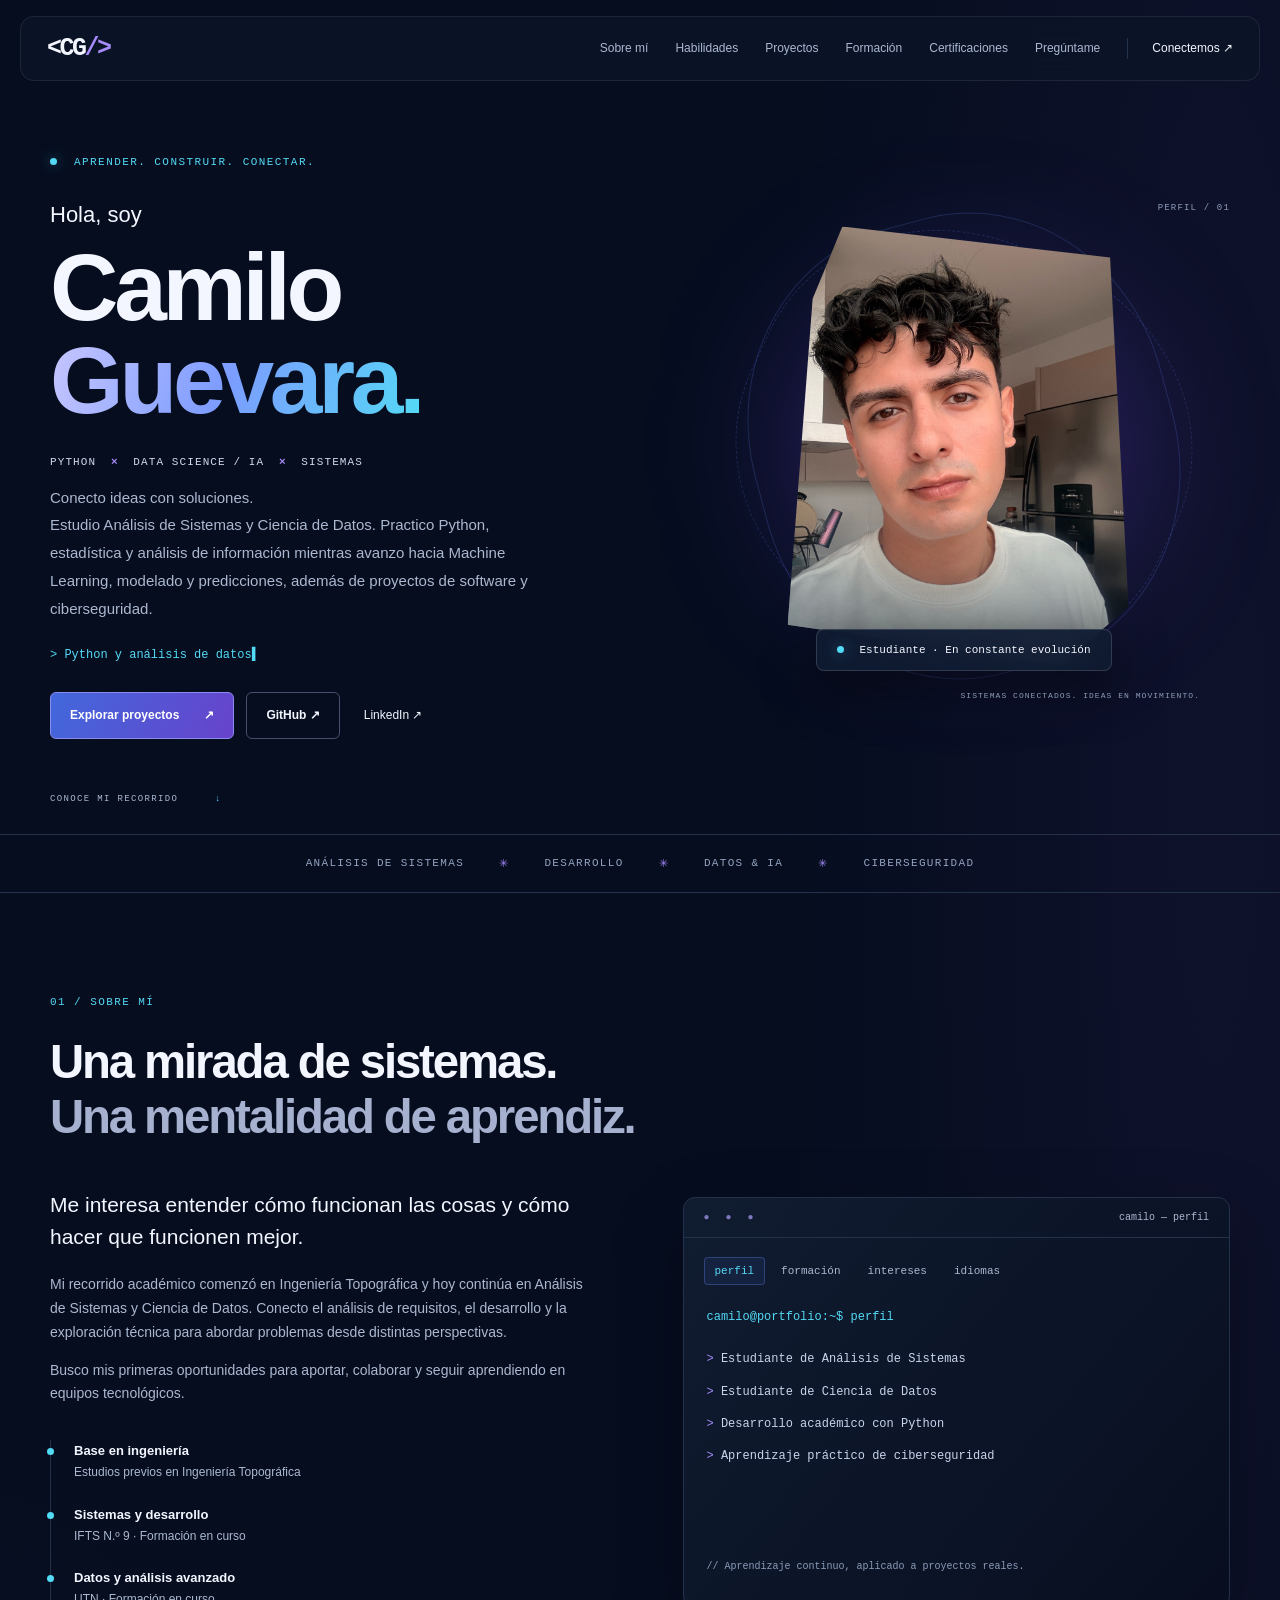
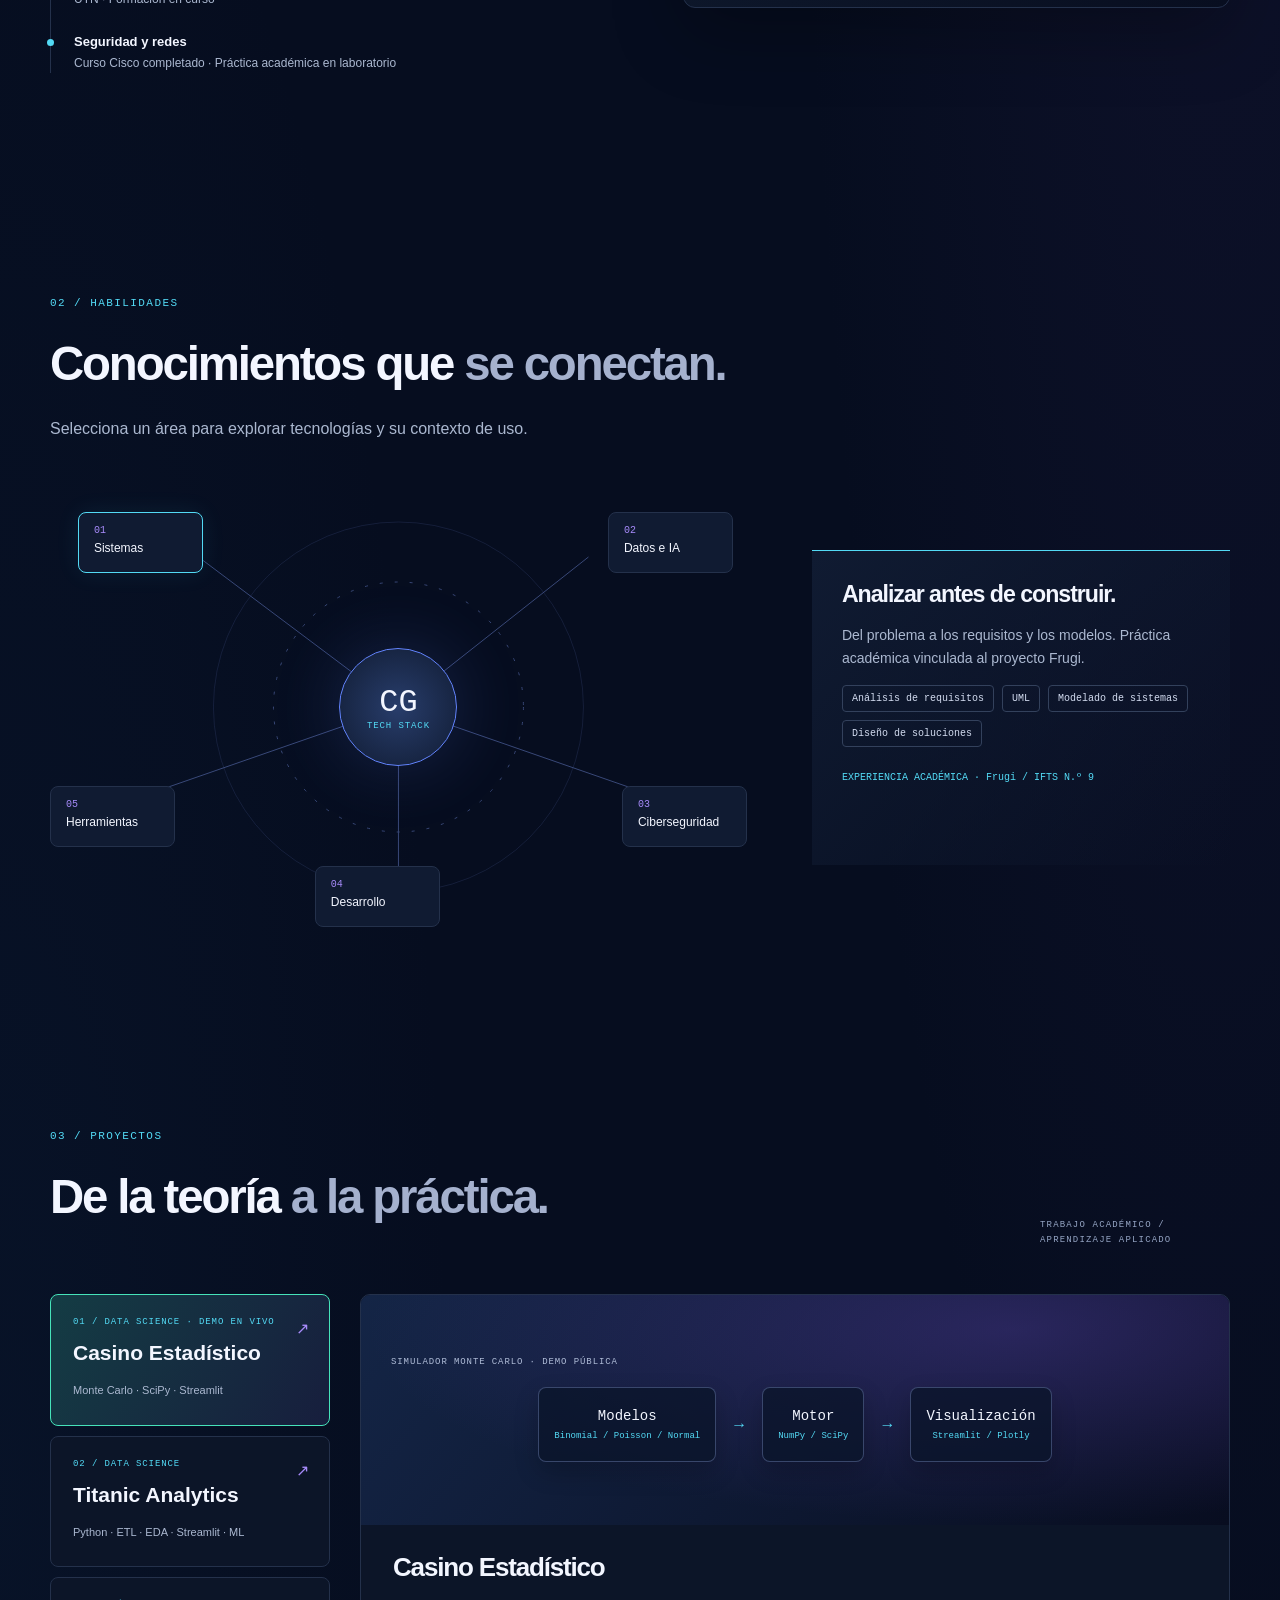
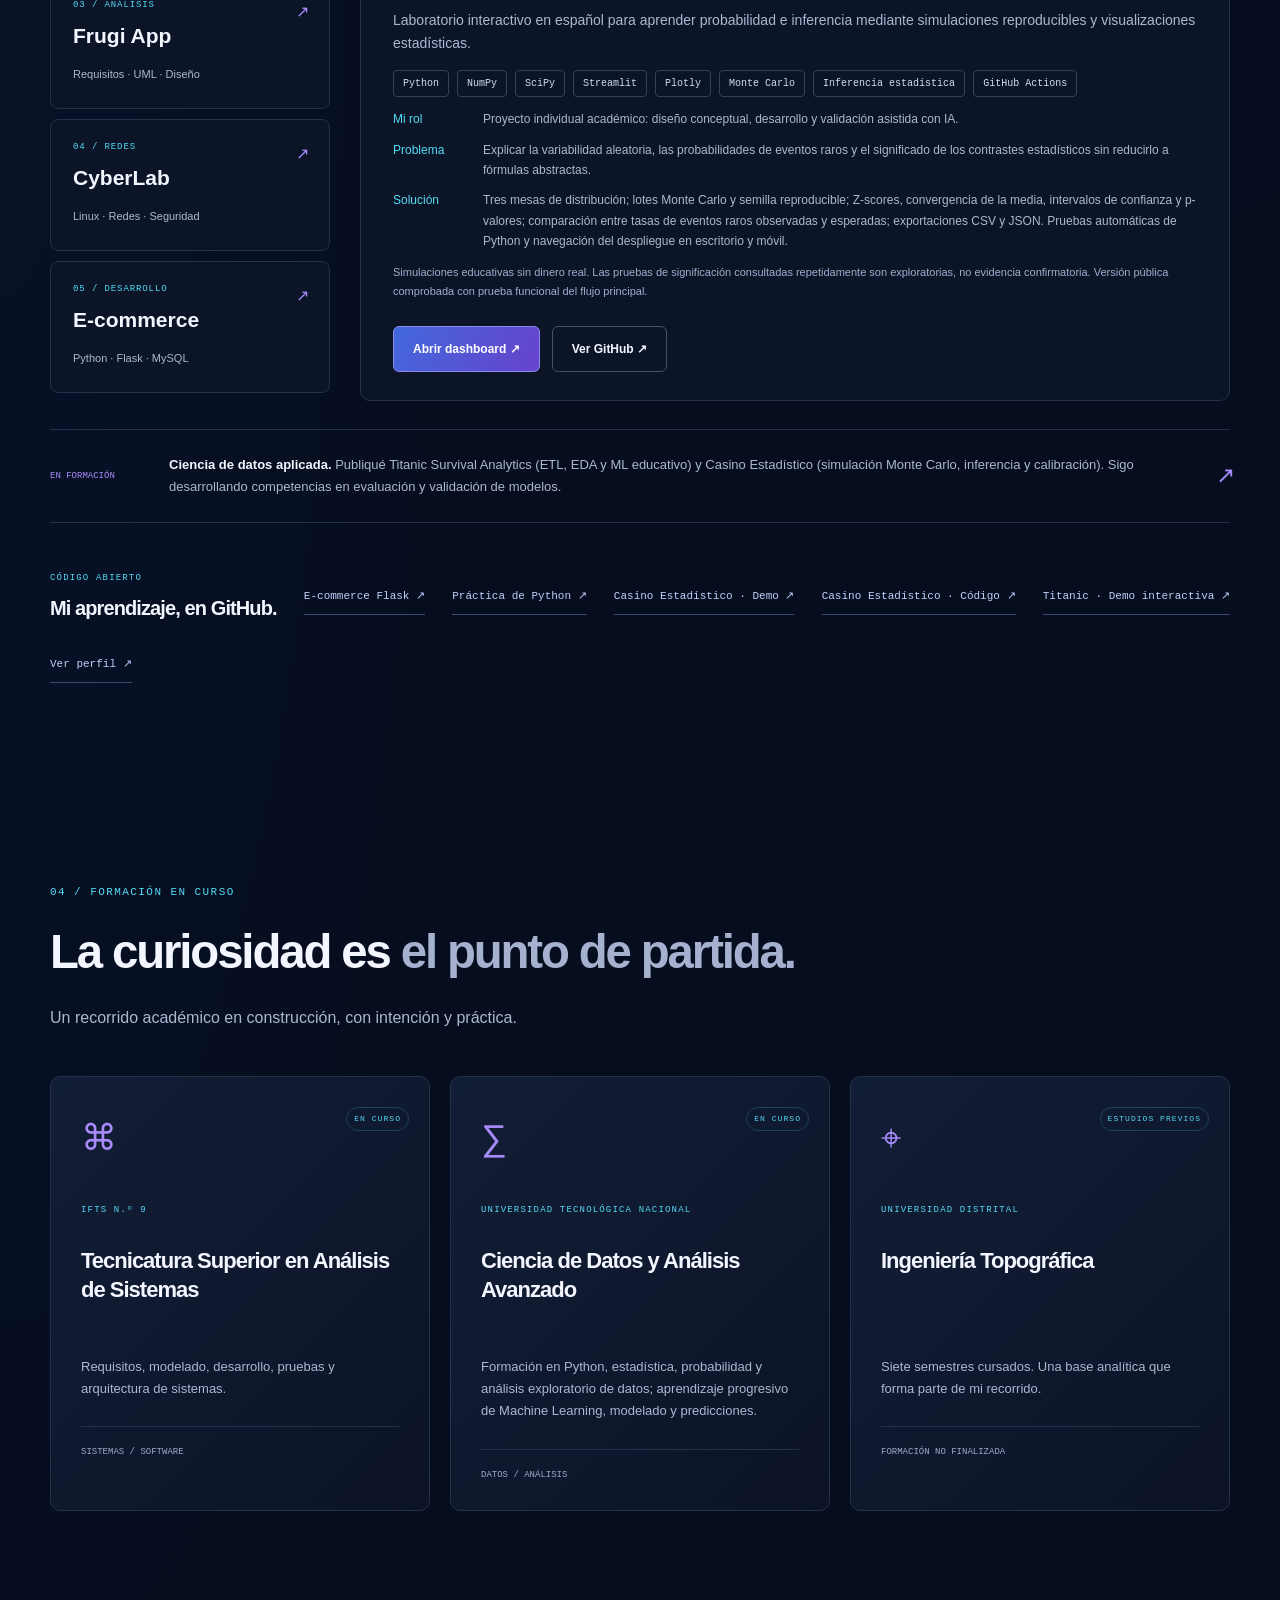
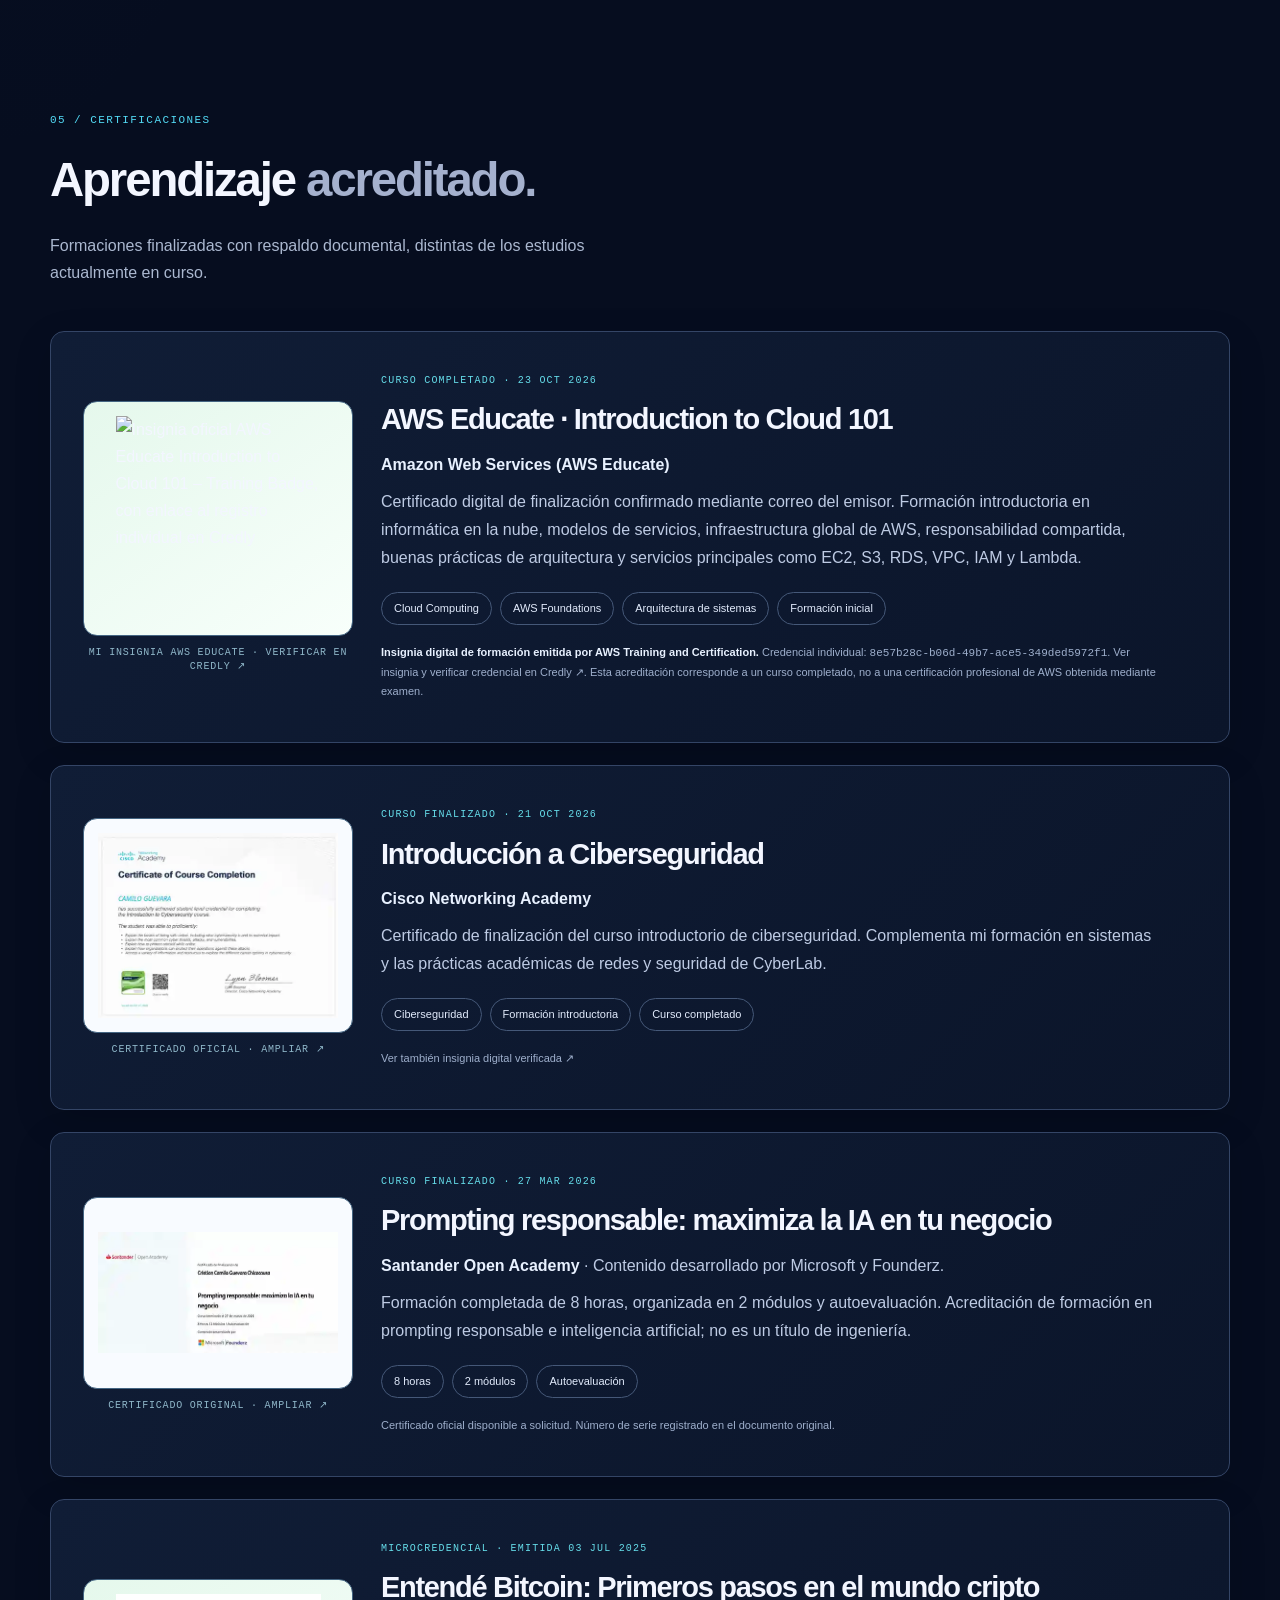
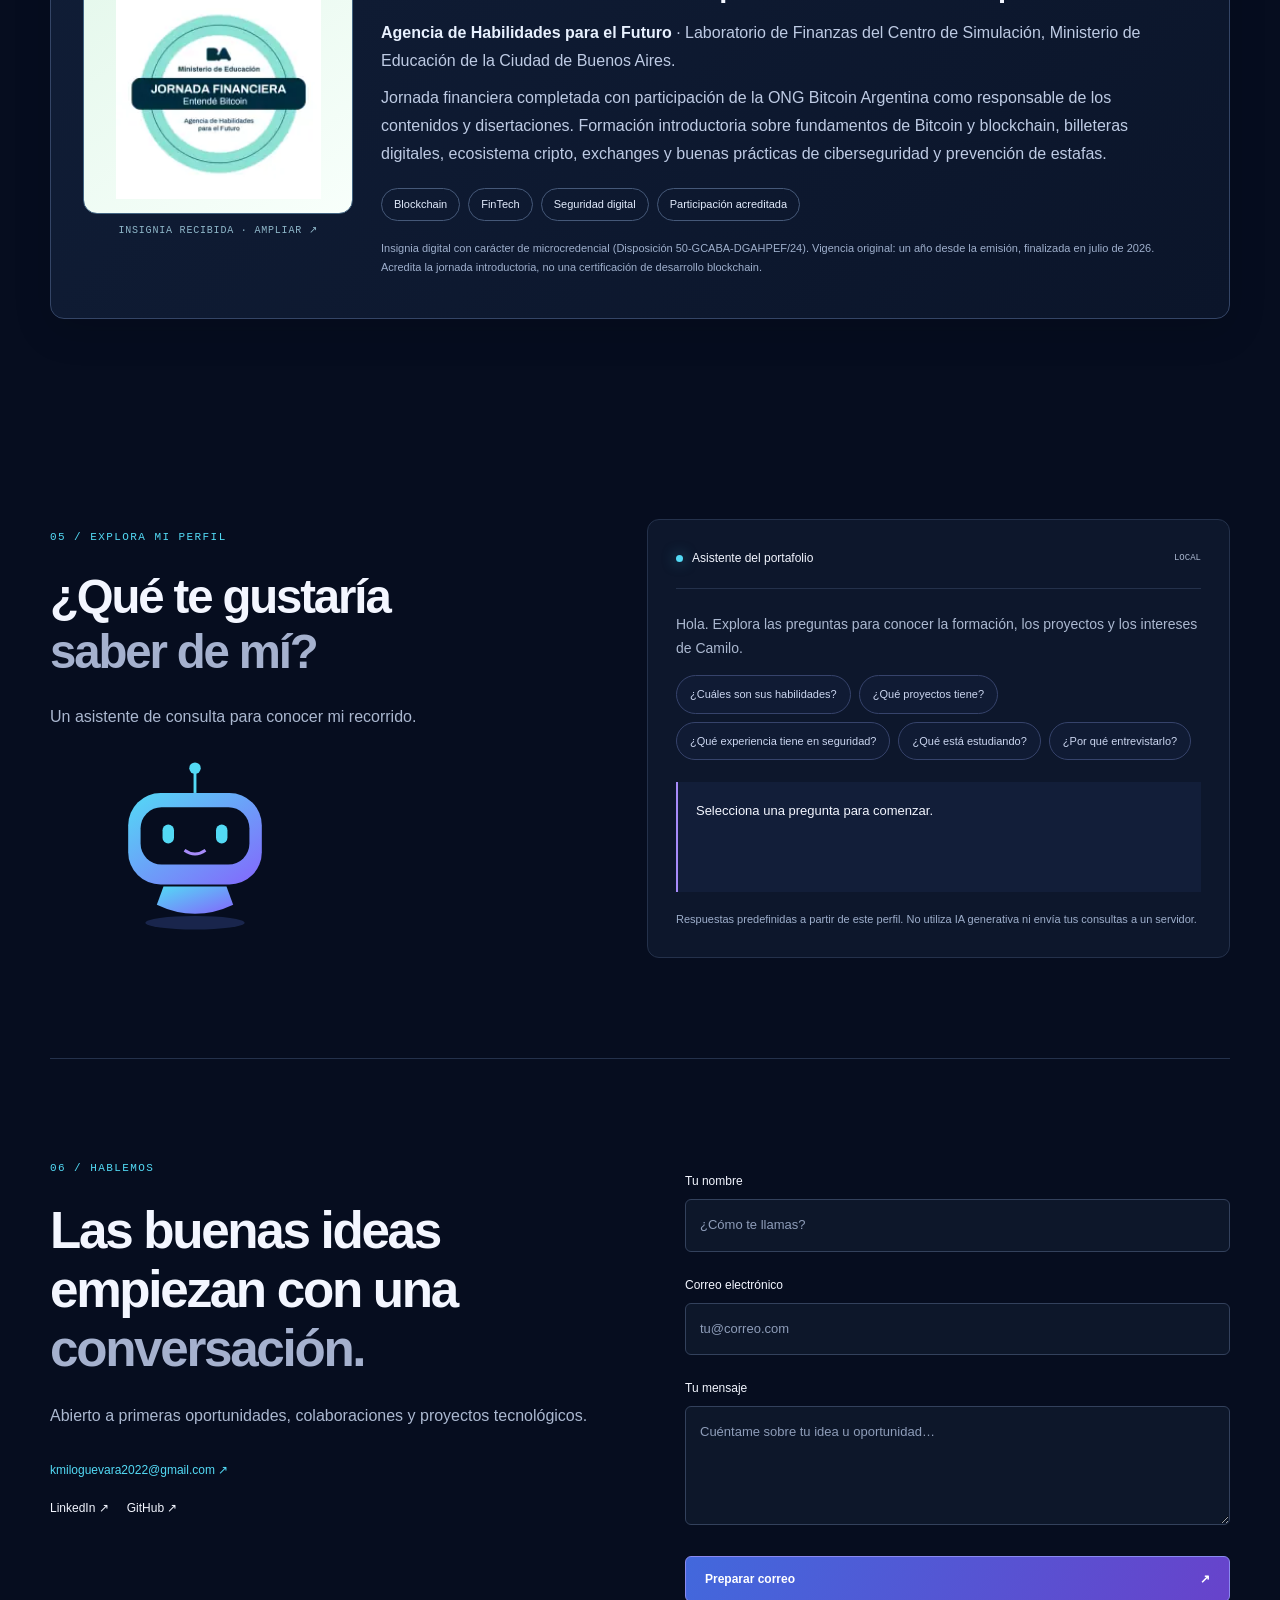
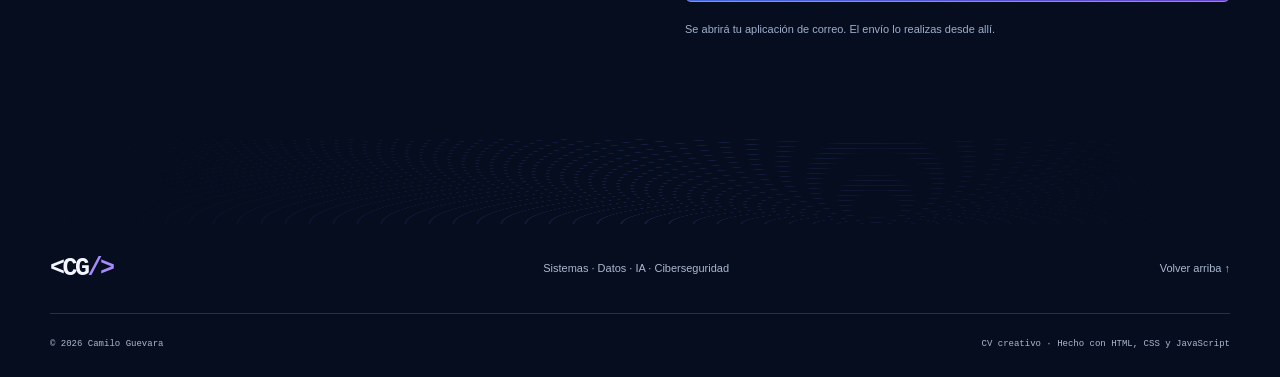
==== commit fbb48810: "fix(cv): enlazar insignia AWS Educate a Credly verificable" ====
--- a/index.html
+++ b/index.html
@@ -18,7 +18,7 @@
 <section class="wrap section" id="habilidades"><div class="section-heading"><p class="eyebrow">02 / HABILIDADES</p><h2>Conocimientos que <span>se conectan.</span></h2><p>Selecciona un área para explorar tecnologías y su contexto de uso.</p></div><div class="skills-layout"><div class="skill-network"><svg class="connections" viewBox="0 0 600 440" aria-hidden="true"><g fill="none" stroke="currentColor"><path d="M300 220L100 70M300 220L490 70M300 220L530 300M300 220L300 380M300 220L70 300"/><circle cx="300" cy="220" r="125" stroke-dasharray="3 12"/><circle cx="300" cy="220" r="185" opacity=".3"/></g></svg><div class="core">CG<span>TECH STACK</span></div><button class="skill-node systems active" data-skill="sistemas" aria-pressed="true">01 <b>Sistemas</b></button><button class="skill-node data" data-skill="datos" aria-pressed="false">02 <b>Datos e IA</b></button><button class="skill-node cyber" data-skill="seguridad" aria-pressed="false">03 <b>Ciberseguridad</b></button><button class="skill-node dev" data-skill="desarrollo" aria-pressed="false">04 <b>Desarrollo</b></button><button class="skill-node tools" data-skill="herramientas" aria-pressed="false">05 <b>Herramientas</b></button></div><div class="skill-detail" id="skill-detail" aria-live="polite"></div></div></section>
 <section class="wrap section" id="proyectos"><div class="section-heading heading-row"><div><p class="eyebrow">03 / PROYECTOS</p><h2>De la teoría <span>a la práctica.</span></h2></div><span class="small-label">TRABAJO ACADÉMICO / APRENDIZAJE APLICADO</span></div><div class="project-layout"><div class="project-list" role="group" aria-label="Seleccionar proyecto"><button class="project-selector active" data-project="casino" aria-pressed="true"><span>01 / DATA SCIENCE · DEMO EN VIVO</span><b>Casino Estadístico</b><em>Monte Carlo · SciPy · Streamlit</em><i>↗</i></button><button class="project-selector" data-project="titanic" aria-pressed="false"><span>02 / DATA SCIENCE</span><b>Titanic Analytics</b><em>Python · ETL · EDA · Streamlit · ML</em><i>↗</i></button><button class="project-selector" data-project="frugi" aria-pressed="false"><span>03 / ANÁLISIS</span><b>Frugi App</b><em>Requisitos · UML · Diseño</em><i>↗</i></button><button class="project-selector" data-project="cyberlab" aria-pressed="false"><span>04 / REDES</span><b>CyberLab</b><em>Linux · Redes · Seguridad</em><i>↗</i></button><button class="project-selector" data-project="ecommerce" aria-pressed="false"><span>05 / DESARROLLO</span><b>E-commerce</b><em>Python · Flask · MySQL</em><i>↗</i></button></div><article class="project-detail" id="project-detail" aria-live="polite"></article></div><div class="up-next"><span>EN FORMACIÓN</span><p><b>Ciencia de datos aplicada.</b> Publiqué Titanic Survival Analytics (ETL, EDA y ML educativo) y Casino Estadístico (simulación Monte Carlo, inferencia y calibración). Sigo desarrollando competencias en evaluación y validación de modelos.</p><span aria-hidden="true">↗</span></div><div class="github-row"><div><p class="eyebrow">CÓDIGO ABIERTO</p><h3>Mi aprendizaje, en GitHub.</h3></div><a href="https://github.com/Camilo-Guevara/e-commerce-flash-ifts9" target="_blank" rel="noopener noreferrer">E-commerce Flask ↗</a><a href="https://github.com/Camilo-Guevara/e-commerce-codigo-fuente-" target="_blank" rel="noopener noreferrer">Práctica de Python ↗</a><a href="https://casino-estadistico-ubpy8lsfkqbb8yh6teansn.streamlit.app/" target="_blank" rel="noopener noreferrer">Casino Estadístico · Demo ↗</a><a href="https://github.com/Camilo-Guevara/Casino-Estadistico" target="_blank" rel="noopener noreferrer">Casino Estadístico · Código ↗</a><a href="https://portafolio-camilo-titanic.streamlit.app" target="_blank" rel="noopener noreferrer">Titanic · Demo interactiva ↗</a><a href="https://github.com/Camilo-Guevara" target="_blank" rel="noopener noreferrer">Ver perfil ↗</a></div></section>
 <section class="wrap section" id="formacion"><div class="section-heading"><p class="eyebrow">04 / FORMACIÓN EN CURSO</p><h2>La curiosidad es <span>el punto de partida.</span></h2><p>Un recorrido académico en construcción, con intención y práctica.</p></div><div class="education-grid"><article class="education"><span class="education-icon" aria-hidden="true">⌘</span><span class="status">EN CURSO</span><p class="eyebrow">IFTS N.º 9</p><h3>Tecnicatura Superior en Análisis de Sistemas</h3><p>Requisitos, modelado, desarrollo, pruebas y arquitectura de sistemas.</p><span class="education-foot">SISTEMAS / SOFTWARE</span></article><article class="education"><span class="education-icon" aria-hidden="true">∑</span><span class="status">EN CURSO</span><p class="eyebrow">UNIVERSIDAD TECNOLÓGICA NACIONAL</p><h3>Ciencia de Datos y Análisis Avanzado</h3><p>Formación en Python, estadística, probabilidad y análisis exploratorio de datos; aprendizaje progresivo de Machine Learning, modelado y predicciones.</p><span class="education-foot">DATOS / ANÁLISIS</span></article><article class="education previous"><span class="education-icon" aria-hidden="true">⌖</span><span class="status">ESTUDIOS PREVIOS</span><p class="eyebrow">UNIVERSIDAD DISTRITAL</p><h3>Ingeniería Topográfica</h3><p>Siete semestres cursados. Una base analítica que forma parte de mi recorrido.</p><span class="education-foot">FORMACIÓN NO FINALIZADA</span></article></div></section>
-<section class="wrap section" id="certificaciones"><div class="section-heading"><p class="eyebrow">05 / CERTIFICACIONES</p><h2>Aprendizaje <span>acreditado.</span></h2><p>Formaciones finalizadas con respaldo documental, distintas de los estudios actualmente en curso.</p></div><article class="credential-card"><figure class="credential-preview credential-preview--badge"><a class="credential-preview-link" href="https://www.credly.com/org/amazon-web-services/badge/aws-educate-introduction-to-cloud-101-training-badg" target="_blank" rel="noopener noreferrer" aria-label="Ver ficha oficial del tipo de insignia AWS Educate Cloud Computing 101 en Credly"><img src="https://images.credly.com/images/e51a8579-188d-4363-8ed1-12ad164ef57b/blob" width="500" height="500" loading="lazy" decoding="async" alt="Diseño oficial de la insignia AWS Educate Cloud Computing 101 TRAINED; imagen de referencia del tipo de insignia, no enlace personalizado"></a><figcaption>Insignia oficial · Diseño de referencia</figcaption></figure><div class="credential-content"><span class="credential-state">CURSO COMPLETADO · 23 OCT 2026</span><h3>AWS Educate · Introduction to Cloud 101</h3><p><strong>Amazon Web Services (AWS Educate)</strong></p><p>Certificado digital de finalización confirmado mediante correo del emisor. Formación introductoria en informática en la nube, modelos de servicios, infraestructura global de AWS, responsabilidad compartida, buenas prácticas de arquitectura y servicios principales como EC2, S3, RDS, VPC, IAM y Lambda.</p><div class="credential-meta"><span>Cloud Computing</span><span>AWS Foundations</span><span>Arquitectura de sistemas</span><span>Formación inicial</span></div><p class="credential-reference">La imagen muestra el diseño oficial de este tipo de insignia. El enlace dirige a la descripción pública del emisor, <strong>no</strong> a una verificación personal. Enlace público individual de Credly pendiente de obtener; no es una certificación AWS de examen profesional.</p></div></article><article class="credential-card"><figure class="credential-preview credential-preview--certificate"><a class="credential-preview-link" href="assets/certificates/cisco-certificate-of-course-completion-2026.svg" target="_blank" rel="noopener noreferrer" aria-label="Ver certificado oficial completo de Cisco Networking Academy"><img src="assets/certificates/cisco-certificate-of-course-completion-2026.svg" width="500" height="385" loading="lazy" decoding="async" alt="Certificado oficial de finalización de Introduction to Cybersecurity, Cisco Networking Academy, emitido a Camilo Guevara el 21 de octubre de 2026"></a><figcaption>Certificado oficial · Ampliar ↗</figcaption></figure><div class="credential-content"><span class="credential-state">CURSO FINALIZADO · 21 OCT 2026</span><h3>Introducción a Ciberseguridad</h3><p><strong>Cisco Networking Academy</strong></p><p>Certificado de finalización del curso introductorio de ciberseguridad. Complementa mi formación en sistemas y las prácticas académicas de redes y seguridad de CyberLab.</p><div class="credential-meta"><span>Ciberseguridad</span><span>Formación introductoria</span><span>Curso completado</span></div><p class="credential-reference"><a href="assets/certificates/cisco-introduccion-ciberseguridad.svg" target="_blank" rel="noopener noreferrer">Ver también insignia digital verificada ↗</a></p></div></article><article class="credential-card"><figure class="credential-preview credential-preview--certificate"><a class="credential-preview-link" href="assets/certificates/santander-prompting-responsable.svg" target="_blank" rel="noopener noreferrer" aria-label="Ampliar imagen del certificado de Santander Open Academy"><img src="assets/certificates/santander-prompting-responsable.svg" width="480" height="243" loading="lazy" decoding="async" alt="Imagen del certificado de finalización de Prompting responsable de Santander Open Academy, con serie omitida por privacidad"></a><figcaption>Certificado original · Ampliar ↗</figcaption></figure><div class="credential-content"><span class="credential-state">CURSO FINALIZADO · 27 MAR 2026</span><h3>Prompting responsable: maximiza la IA en tu negocio</h3><p><strong>Santander Open Academy</strong> · Contenido desarrollado por Microsoft y Founderz.</p><p>Formación completada de 8 horas, organizada en 2 módulos y autoevaluación. Acreditación de formación en prompting responsable e inteligencia artificial; no es un título de ingeniería.</p><div class="credential-meta"><span>8 horas</span><span>2 módulos</span><span>Autoevaluación</span></div><p class="credential-reference">Certificado oficial disponible a solicitud. Número de serie registrado en el documento original.</p></div></article><article class="credential-card"><figure class="credential-preview credential-preview--badge"><a class="credential-preview-link" href="assets/certificates/insignia-entende-bitcoin-2025.webp" target="_blank" rel="noopener noreferrer" aria-label="Ampliar insignia digital de la jornada Entendé Bitcoin"><img src="assets/certificates/insignia-entende-bitcoin-2025.webp" width="200" height="200" loading="lazy" decoding="async" alt="Insignia digital Jornada Financiera Entendé Bitcoin de la Agencia de Habilidades para el Futuro, Ministerio de Educación de Buenos Aires"></a><figcaption>Insignia recibida · Ampliar ↗</figcaption></figure><div class="credential-content"><span class="credential-state">MICROCREDENCIAL · EMITIDA 03 JUL 2025</span><h3>Entendé Bitcoin: Primeros pasos en el mundo cripto</h3><p><strong>Agencia de Habilidades para el Futuro</strong> · Laboratorio de Finanzas del Centro de Simulación, Ministerio de Educación de la Ciudad de Buenos Aires.</p><p>Jornada financiera completada con participación de la ONG Bitcoin Argentina como responsable de los contenidos y disertaciones. Formación introductoria sobre fundamentos de Bitcoin y blockchain, billeteras digitales, ecosistema cripto, exchanges y buenas prácticas de ciberseguridad y prevención de estafas.</p><div class="credential-meta"><span>Blockchain</span><span>FinTech</span><span>Seguridad digital</span><span>Participación acreditada</span></div><p class="credential-reference">Insignia digital con carácter de microcredencial (Disposición 50-GCABA-DGAHPEF/24). Vigencia original: un año desde la emisión, finalizada en julio de 2026. Acredita la jornada introductoria, no una certificación de desarrollo blockchain.</p></div></article></section>
+<section class="wrap section" id="certificaciones"><div class="section-heading"><p class="eyebrow">05 / CERTIFICACIONES</p><h2>Aprendizaje <span>acreditado.</span></h2><p>Formaciones finalizadas con respaldo documental, distintas de los estudios actualmente en curso.</p></div><article class="credential-card"><figure class="credential-preview credential-preview--badge"><a class="credential-preview-link" href="https://www.credly.com/badges/8e57b28c-b06d-49b7-ace5-349ded5972f1/public_url" target="_blank" rel="noopener noreferrer" aria-label="Abrir mi insignia AWS Educate Introduction to Cloud 101 en Credly para verificar la credencial"><img src="https://images.credly.com/images/e51a8579-188d-4363-8ed1-12ad164ef57b/blob" width="500" height="500" loading="lazy" decoding="async" alt="Insignia oficial AWS Educate Introduction to Cloud 101 – Training Badge, con enlace al registro individual en Credly"></a><figcaption>Mi insignia AWS Educate · Verificar en Credly ↗</figcaption></figure><div class="credential-content"><span class="credential-state">CURSO COMPLETADO · 23 OCT 2026</span><h3>AWS Educate · Introduction to Cloud 101</h3><p><strong>Amazon Web Services (AWS Educate)</strong></p><p>Certificado digital de finalización confirmado mediante correo del emisor. Formación introductoria en informática en la nube, modelos de servicios, infraestructura global de AWS, responsabilidad compartida, buenas prácticas de arquitectura y servicios principales como EC2, S3, RDS, VPC, IAM y Lambda.</p><div class="credential-meta"><span>Cloud Computing</span><span>AWS Foundations</span><span>Arquitectura de sistemas</span><span>Formación inicial</span></div><p class="credential-reference"><strong>Insignia digital de formación emitida por AWS Training and Certification.</strong> Credencial individual: <code>8e57b28c-b06d-49b7-ace5-349ded5972f1</code>. <a href="https://www.credly.com/badges/8e57b28c-b06d-49b7-ace5-349ded5972f1/public_url" target="_blank" rel="noopener noreferrer" aria-label="Verificar mi insignia AWS Educate Introduction to Cloud 101 en Credly">Ver insignia y verificar credencial en Credly ↗</a>. Esta acreditación corresponde a un curso completado, no a una certificación profesional de AWS obtenida mediante examen.</p></div></article><article class="credential-card"><figure class="credential-preview credential-preview--certificate"><a class="credential-preview-link" href="assets/certificates/cisco-certificate-of-course-completion-2026.svg" target="_blank" rel="noopener noreferrer" aria-label="Ver certificado oficial completo de Cisco Networking Academy"><img src="assets/certificates/cisco-certificate-of-course-completion-2026.svg" width="500" height="385" loading="lazy" decoding="async" alt="Certificado oficial de finalización de Introduction to Cybersecurity, Cisco Networking Academy, emitido a Camilo Guevara el 21 de octubre de 2026"></a><figcaption>Certificado oficial · Ampliar ↗</figcaption></figure><div class="credential-content"><span class="credential-state">CURSO FINALIZADO · 21 OCT 2026</span><h3>Introducción a Ciberseguridad</h3><p><strong>Cisco Networking Academy</strong></p><p>Certificado de finalización del curso introductorio de ciberseguridad. Complementa mi formación en sistemas y las prácticas académicas de redes y seguridad de CyberLab.</p><div class="credential-meta"><span>Ciberseguridad</span><span>Formación introductoria</span><span>Curso completado</span></div><p class="credential-reference"><a href="assets/certificates/cisco-introduccion-ciberseguridad.svg" target="_blank" rel="noopener noreferrer">Ver también insignia digital verificada ↗</a></p></div></article><article class="credential-card"><figure class="credential-preview credential-preview--certificate"><a class="credential-preview-link" href="assets/certificates/santander-prompting-responsable.svg" target="_blank" rel="noopener noreferrer" aria-label="Ampliar imagen del certificado de Santander Open Academy"><img src="assets/certificates/santander-prompting-responsable.svg" width="480" height="243" loading="lazy" decoding="async" alt="Imagen del certificado de finalización de Prompting responsable de Santander Open Academy, con serie omitida por privacidad"></a><figcaption>Certificado original · Ampliar ↗</figcaption></figure><div class="credential-content"><span class="credential-state">CURSO FINALIZADO · 27 MAR 2026</span><h3>Prompting responsable: maximiza la IA en tu negocio</h3><p><strong>Santander Open Academy</strong> · Contenido desarrollado por Microsoft y Founderz.</p><p>Formación completada de 8 horas, organizada en 2 módulos y autoevaluación. Acreditación de formación en prompting responsable e inteligencia artificial; no es un título de ingeniería.</p><div class="credential-meta"><span>8 horas</span><span>2 módulos</span><span>Autoevaluación</span></div><p class="credential-reference">Certificado oficial disponible a solicitud. Número de serie registrado en el documento original.</p></div></article><article class="credential-card"><figure class="credential-preview credential-preview--badge"><a class="credential-preview-link" href="assets/certificates/insignia-entende-bitcoin-2025.webp" target="_blank" rel="noopener noreferrer" aria-label="Ampliar insignia digital de la jornada Entendé Bitcoin"><img src="assets/certificates/insignia-entende-bitcoin-2025.webp" width="200" height="200" loading="lazy" decoding="async" alt="Insignia digital Jornada Financiera Entendé Bitcoin de la Agencia de Habilidades para el Futuro, Ministerio de Educación de Buenos Aires"></a><figcaption>Insignia recibida · Ampliar ↗</figcaption></figure><div class="credential-content"><span class="credential-state">MICROCREDENCIAL · EMITIDA 03 JUL 2025</span><h3>Entendé Bitcoin: Primeros pasos en el mundo cripto</h3><p><strong>Agencia de Habilidades para el Futuro</strong> · Laboratorio de Finanzas del Centro de Simulación, Ministerio de Educación de la Ciudad de Buenos Aires.</p><p>Jornada financiera completada con participación de la ONG Bitcoin Argentina como responsable de los contenidos y disertaciones. Formación introductoria sobre fundamentos de Bitcoin y blockchain, billeteras digitales, ecosistema cripto, exchanges y buenas prácticas de ciberseguridad y prevención de estafas.</p><div class="credential-meta"><span>Blockchain</span><span>FinTech</span><span>Seguridad digital</span><span>Participación acreditada</span></div><p class="credential-reference">Insignia digital con carácter de microcredencial (Disposición 50-GCABA-DGAHPEF/24). Vigencia original: un año desde la emisión, finalizada en julio de 2026. Acredita la jornada introductoria, no una certificación de desarrollo blockchain.</p></div></article></section>
 <section class="wrap section" id="asistente"><div class="assistant-layout"><div><p class="eyebrow">05 / EXPLORA MI PERFIL</p><h2>¿Qué te gustaría<br><span>saber de mí?</span></h2><p>Un asistente de consulta para conocer mi recorrido.</p><div class="robot" aria-hidden="true"><svg viewBox="0 0 220 200"><defs><linearGradient id="robotg" x2="1" y2="1"><stop stop-color="#53daf5"/><stop offset="1" stop-color="#8466fc"/></linearGradient></defs><ellipse cx="110" cy="181" rx="52" ry="7" fill="#6385ff" opacity=".2"/><path d="M110 45V22" stroke="#53daf5" stroke-width="3"/><circle cx="110" cy="19" r="6" fill="#53daf5"/><rect x="40" y="45" width="140" height="96" rx="34" fill="url(#robotg)"/><rect x="53" y="60" width="114" height="60" rx="22" fill="#060d1f"/><g fill="#53daf5"><rect x="76" y="78" width="12" height="20" rx="6"/><rect x="132" y="78" width="12" height="20" rx="6"/></g><path d="M99 105Q110 113 121 105" stroke="#a78bfa" fill="none" stroke-width="3"/><path d="M77 143L70 162Q110 181 150 162L143 143" fill="url(#robotg)"/></svg></div></div><div class="chat-panel"><div class="chat-title"><span class="dot"></span> Asistente del portafolio <span>LOCAL</span></div><p class="chat-intro">Hola. Explora las preguntas para conocer la formación, los proyectos y los intereses de Camilo.</p><div class="questions"><button data-question="skills">¿Cuáles son sus habilidades?</button><button data-question="projects">¿Qué proyectos tiene?</button><button data-question="cyber">¿Qué experiencia tiene en seguridad?</button><button data-question="studies">¿Qué está estudiando?</button><button data-question="interview">¿Por qué entrevistarlo?</button></div><div class="chat-answer" id="chat-answer" role="status">Selecciona una pregunta para comenzar.</div><p class="disclosure">Respuestas predefinidas a partir de este perfil. No utiliza IA generativa ni envía tus consultas a un servidor.</p></div></div></section>
 <section class="wrap section contact" id="contacto"><div><p class="eyebrow">06 / HABLEMOS</p><h2>Las buenas ideas<br>empiezan con una<br><span>conversación.</span></h2><p>Abierto a primeras oportunidades, colaboraciones y proyectos tecnológicos.</p><div class="contact-links"><a href="mailto:kmiloguevara2022@gmail.com">kmiloguevara2022@gmail.com ↗</a><a href="https://www.linkedin.com/in/camilo-guevara-778a80385/" target="_blank" rel="noopener noreferrer">LinkedIn ↗</a><a href="https://github.com/Camilo-Guevara" target="_blank" rel="noopener noreferrer">GitHub ↗</a></div></div><form id="contact-form"><label for="name">Tu nombre</label><input id="name" name="name" autocomplete="name" required maxlength="100" placeholder="¿Cómo te llamas?"><label for="email">Correo electrónico</label><input id="email" name="email" type="email" autocomplete="email" required maxlength="160" placeholder="tu@correo.com"><label for="message">Tu mensaje</label><textarea id="message" name="message" required rows="4" maxlength="2000" placeholder="Cuéntame sobre tu idea u oportunidad…"></textarea><button class="button primary" type="submit">Preparar correo <span>↗</span></button><p class="disclosure" id="form-status" role="status">Se abrirá tu aplicación de correo. El envío lo realizas desde allí.</p></form></section>
 </main><footer class="wrap"><div class="footer-wave" aria-hidden="true"></div><div class="footer-main"><a class="brand" href="#inicio">&lt;CG<span>/&gt;</span></a><p>Sistemas · Datos · IA · Ciberseguridad</p><a href="#inicio">Volver arriba ↑</a></div><div class="footer-bottom"><span>© <span id="year">2026</span> Camilo Guevara</span><span>CV creativo · Hecho con HTML, CSS y JavaScript</span></div></footer><noscript><p class="noscript">JavaScript está desactivado. Puedes consultar mi formación y contactarme por los enlaces de correo, GitHub y LinkedIn. Actívalo para explorar los proyectos y habilidades interactivos.</p></noscript>
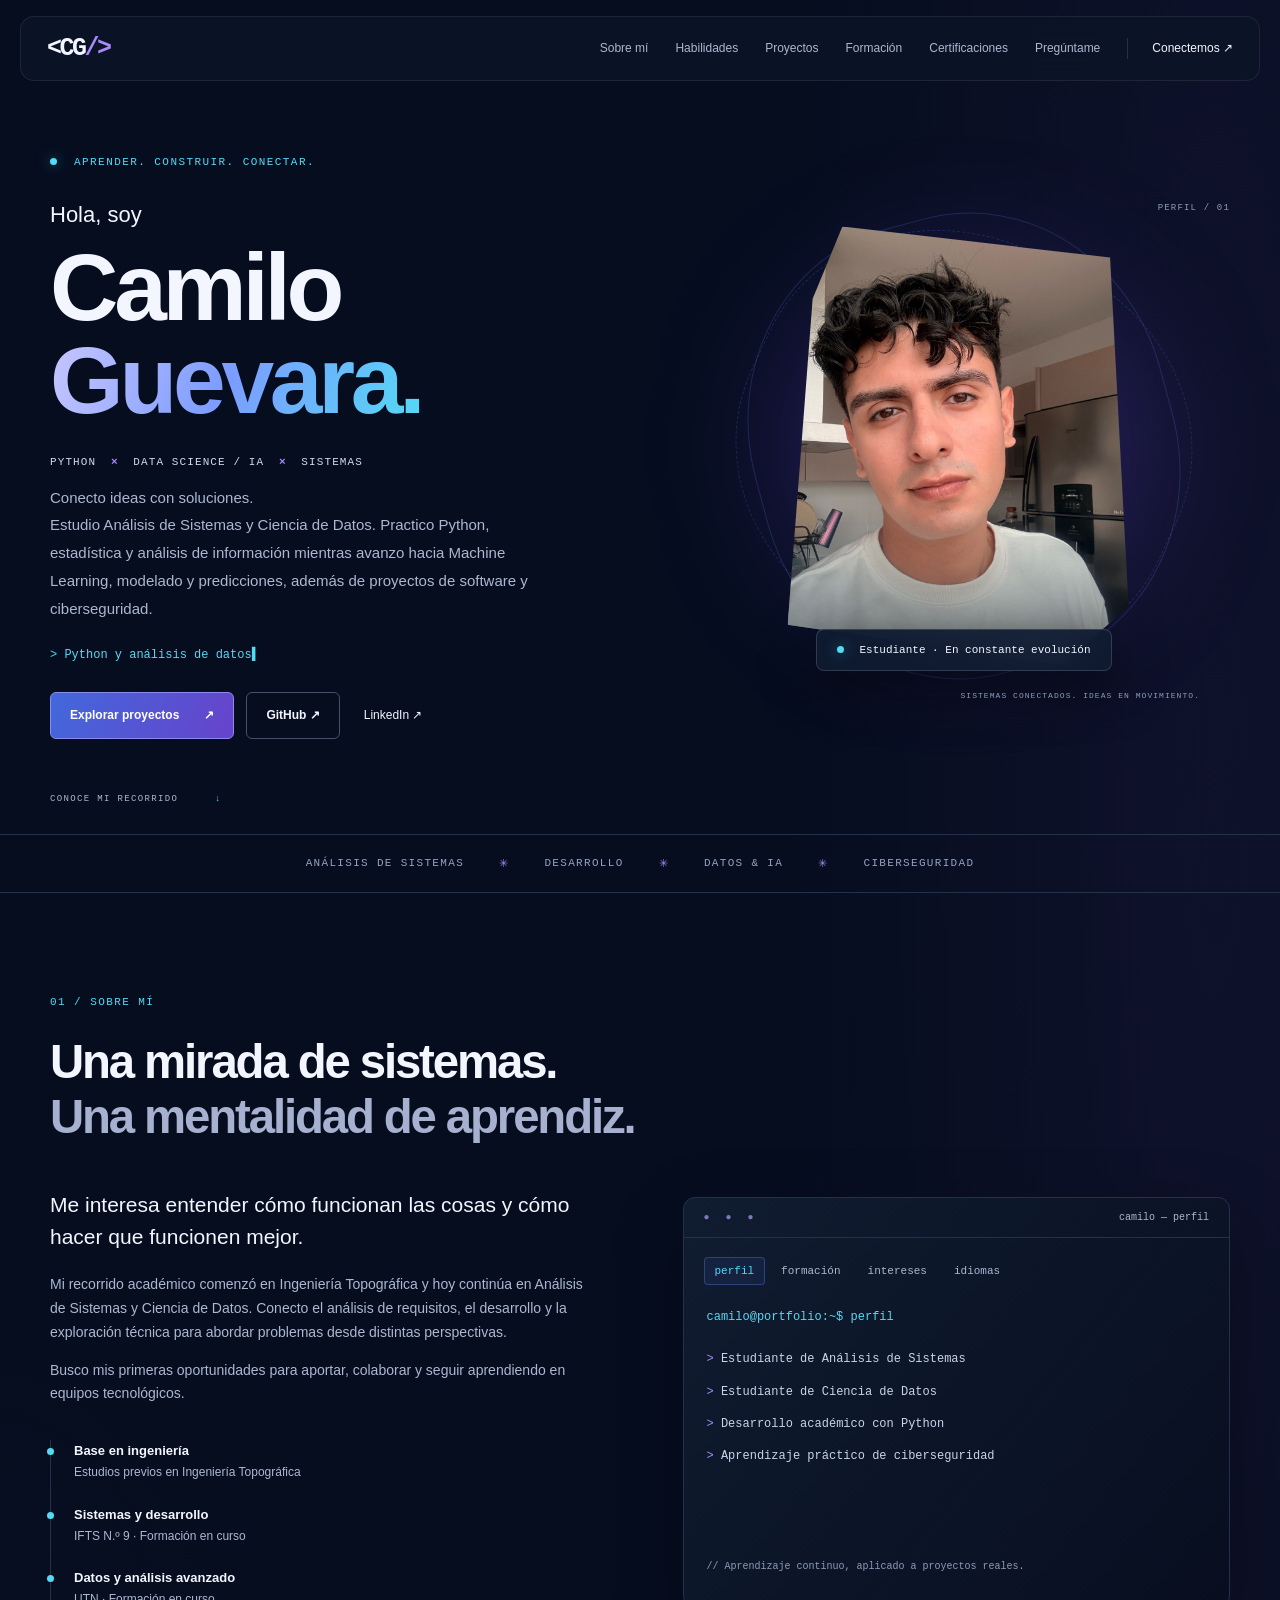
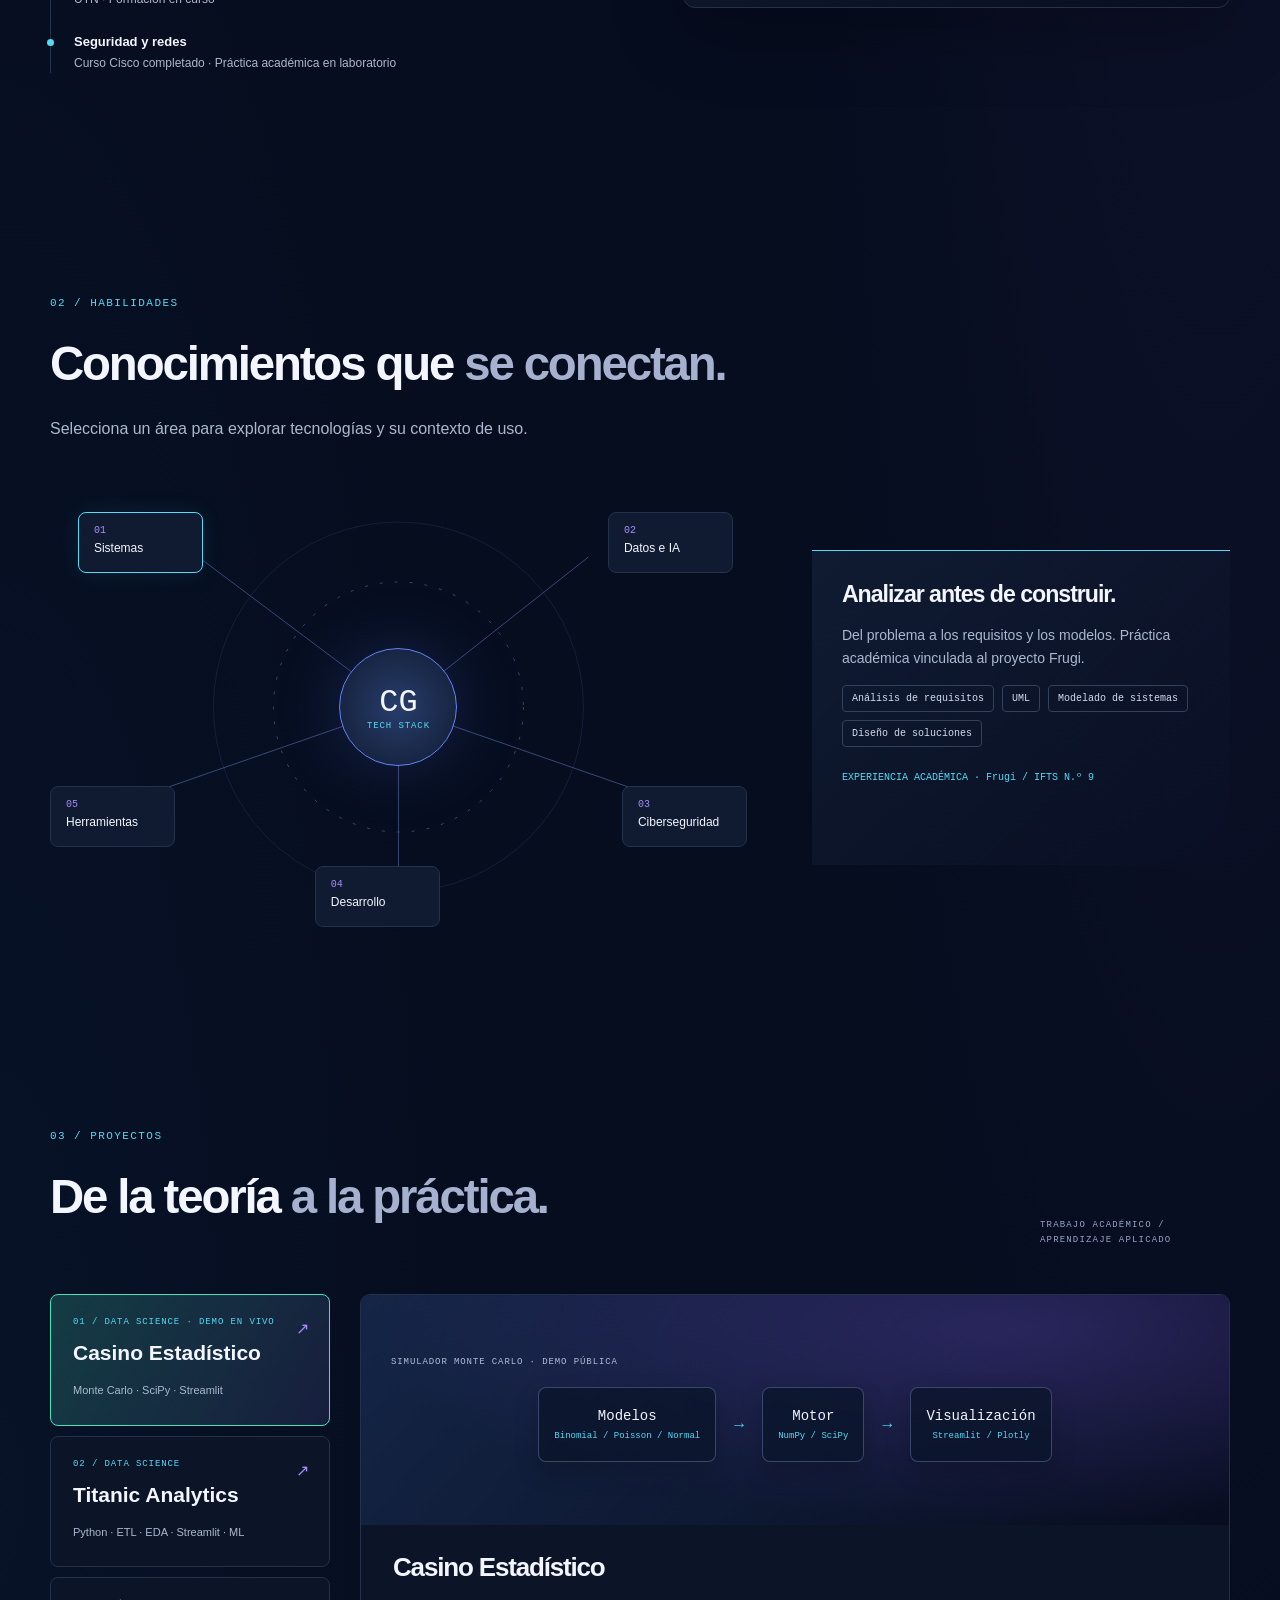
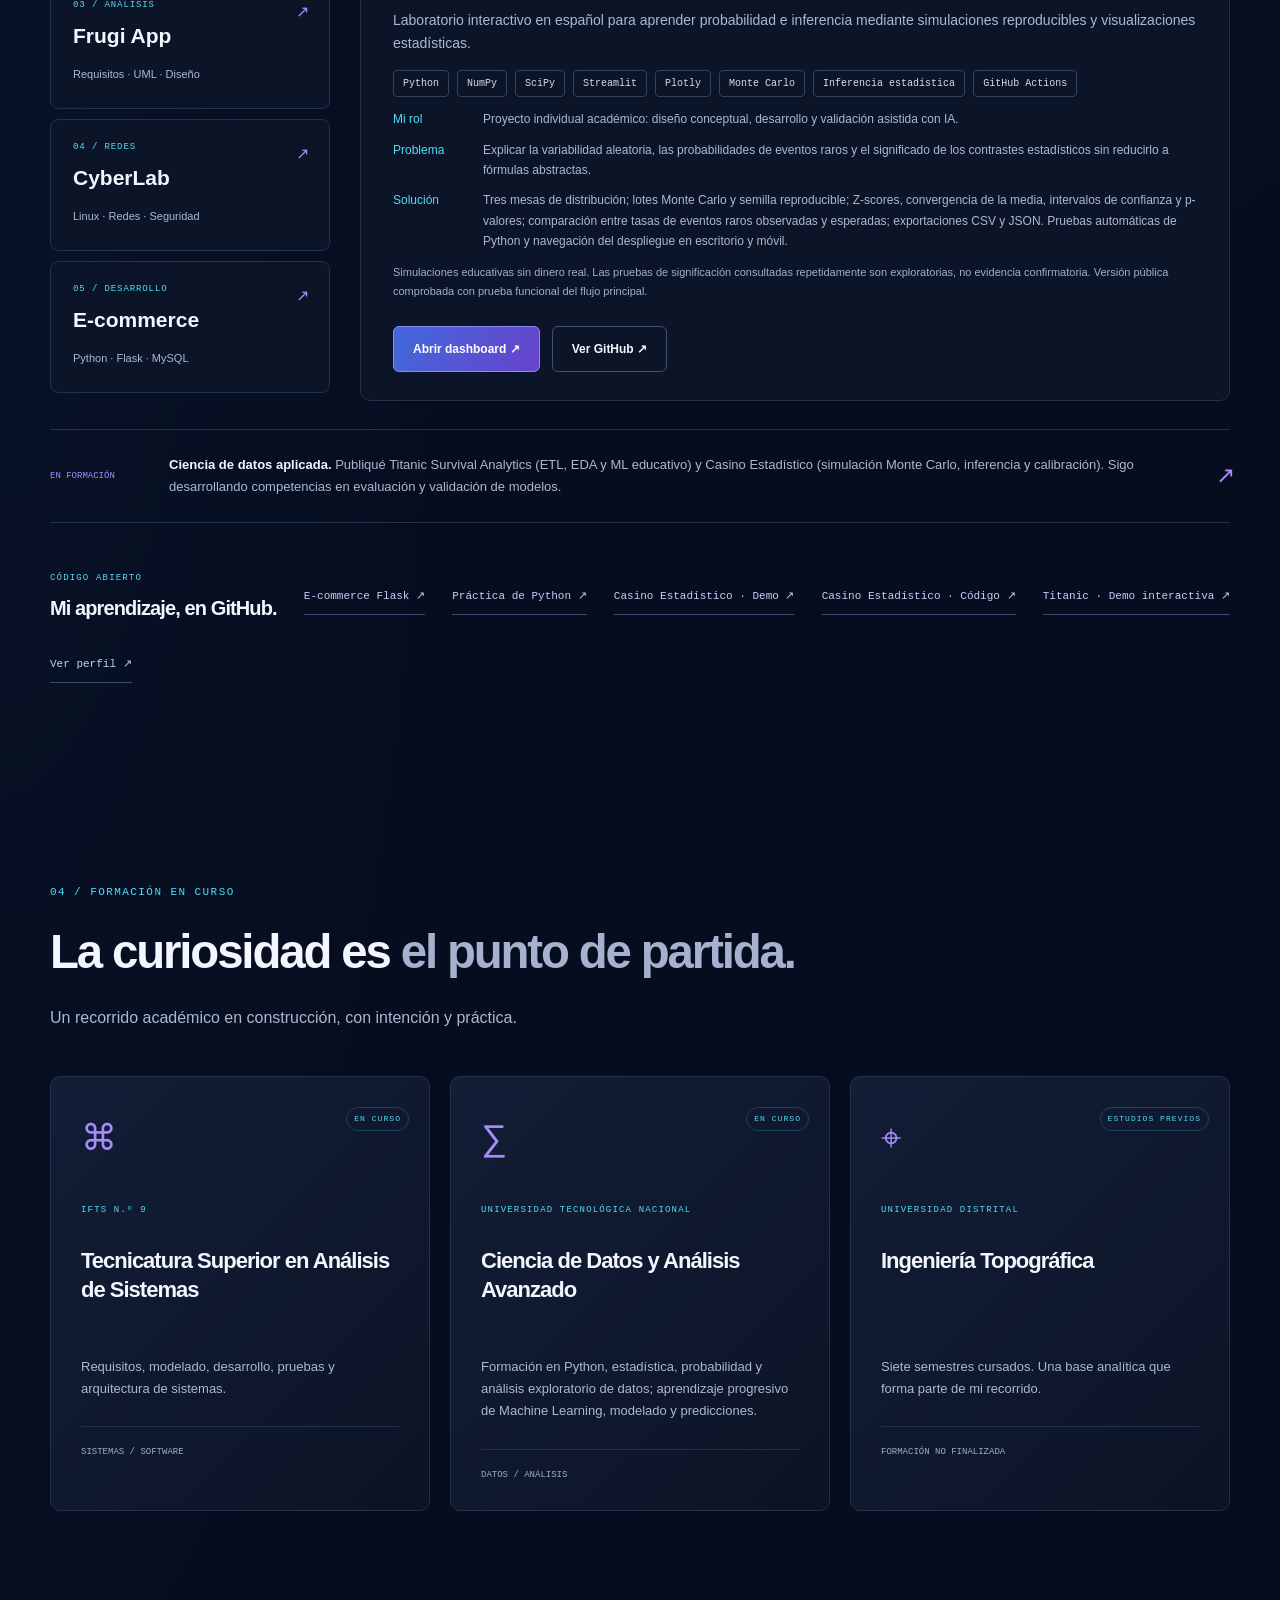
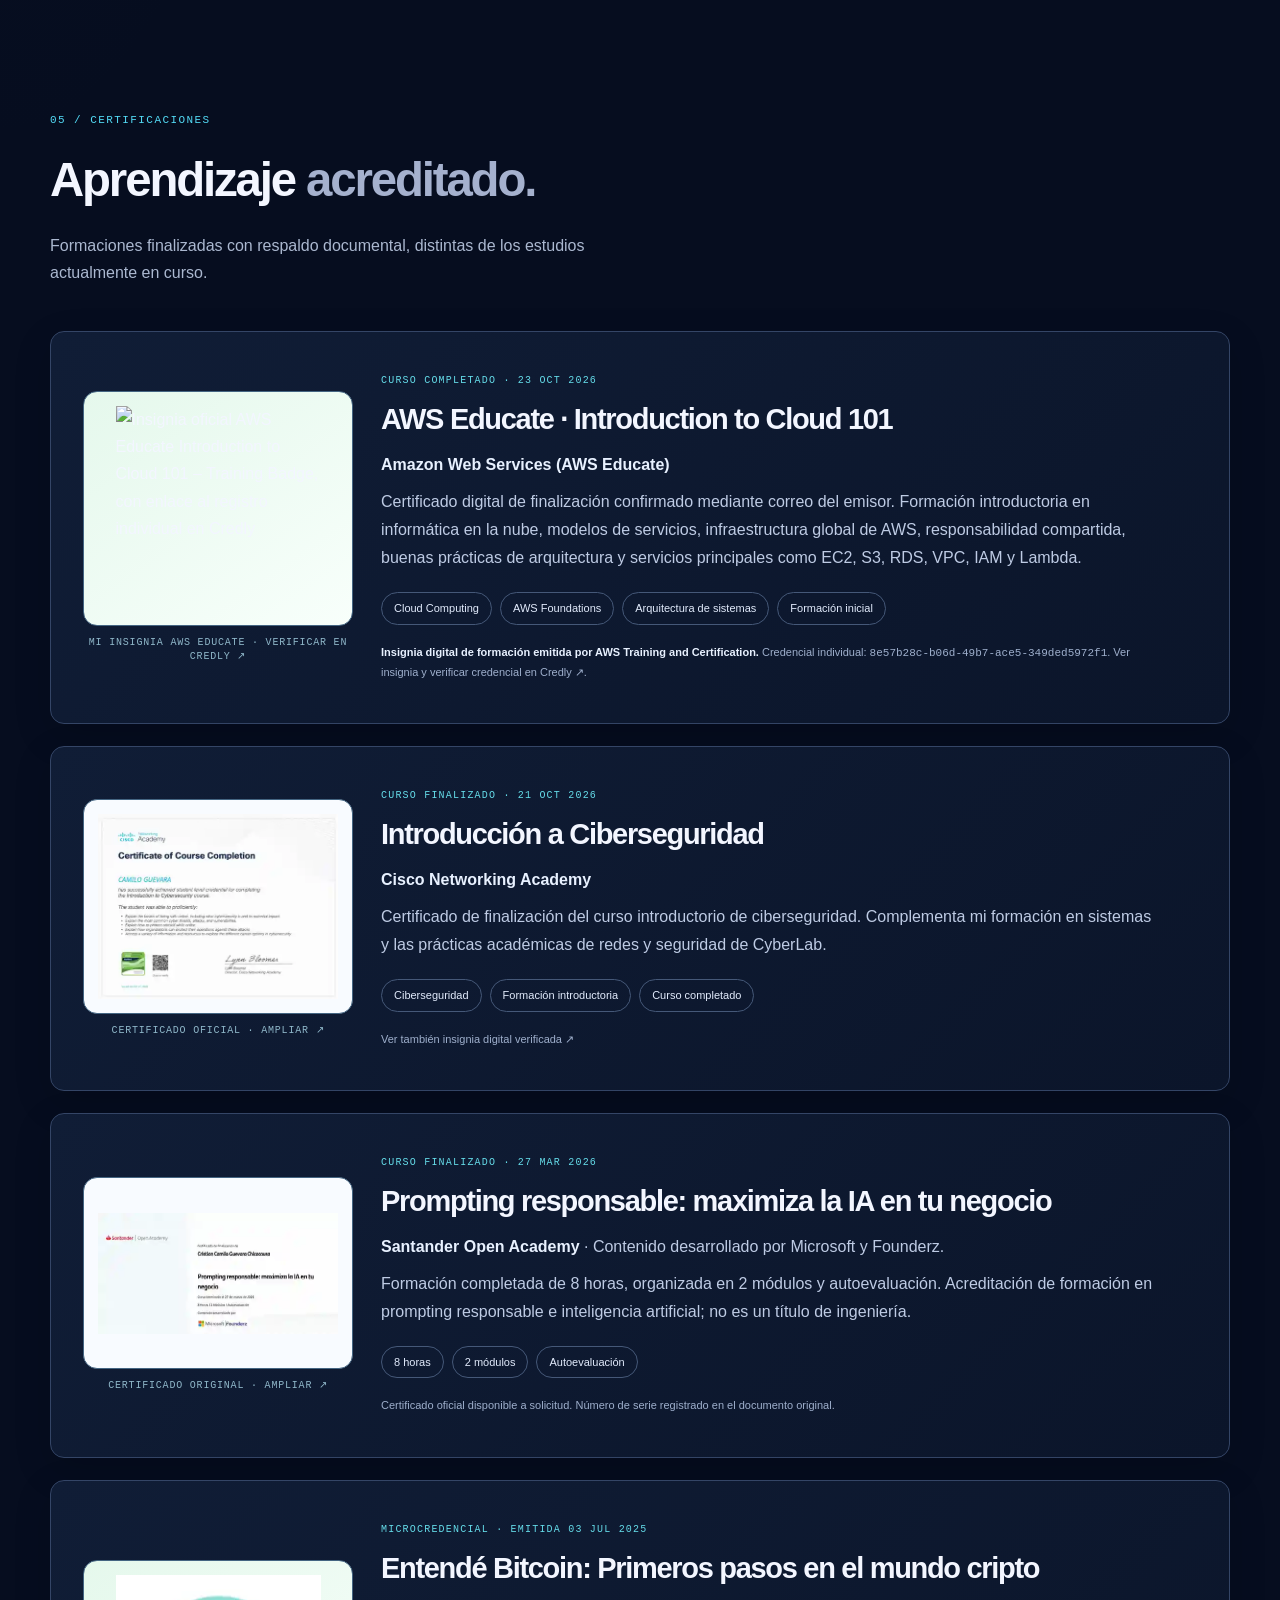
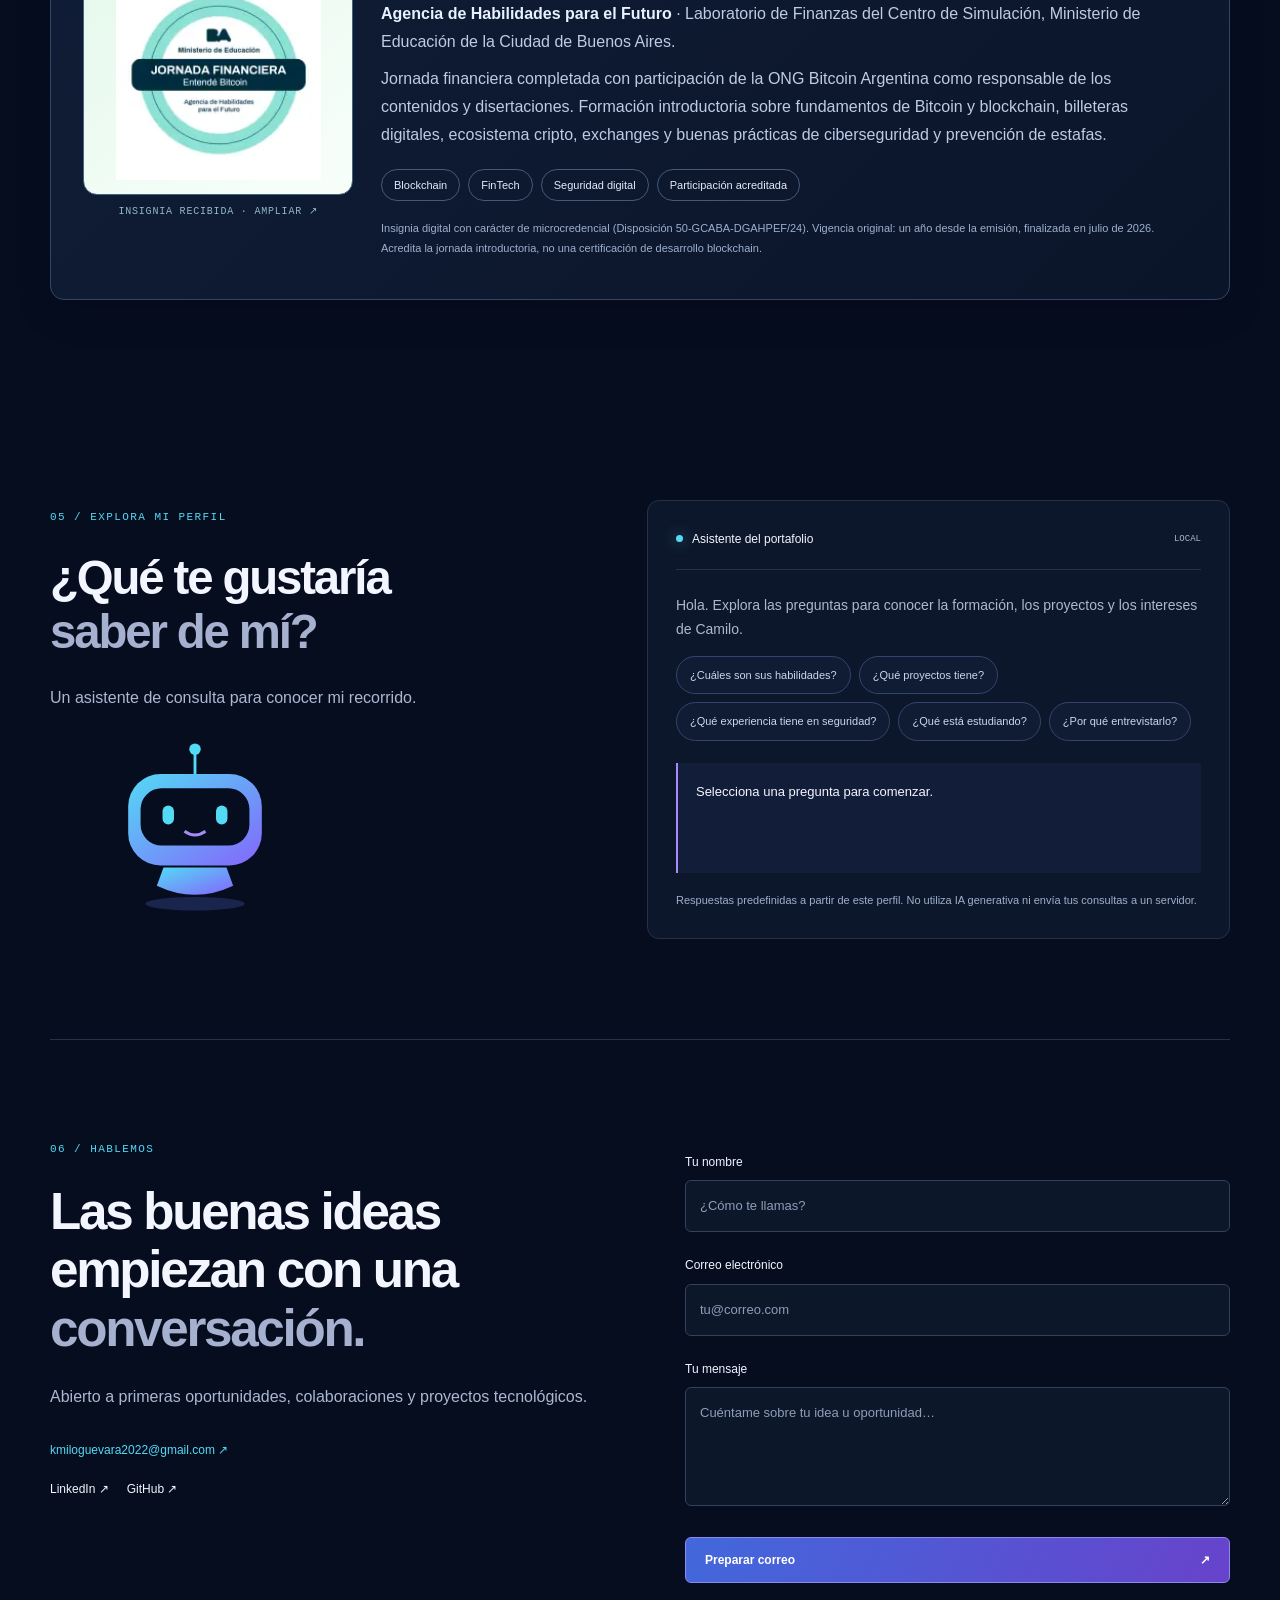
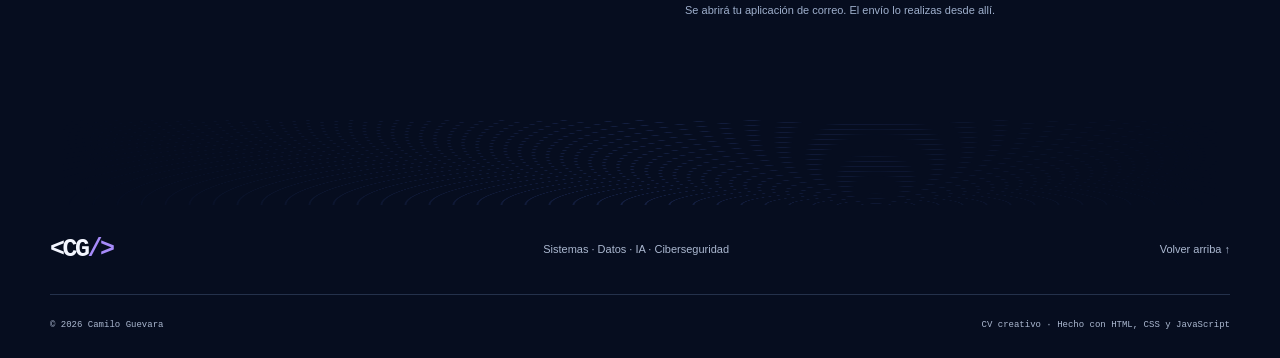
==== commit 88b7a2b1: "style(cv): retirar aclaración sobre examen AWS" ====
--- a/index.html
+++ b/index.html
@@ -18,7 +18,7 @@
 <section class="wrap section" id="habilidades"><div class="section-heading"><p class="eyebrow">02 / HABILIDADES</p><h2>Conocimientos que <span>se conectan.</span></h2><p>Selecciona un área para explorar tecnologías y su contexto de uso.</p></div><div class="skills-layout"><div class="skill-network"><svg class="connections" viewBox="0 0 600 440" aria-hidden="true"><g fill="none" stroke="currentColor"><path d="M300 220L100 70M300 220L490 70M300 220L530 300M300 220L300 380M300 220L70 300"/><circle cx="300" cy="220" r="125" stroke-dasharray="3 12"/><circle cx="300" cy="220" r="185" opacity=".3"/></g></svg><div class="core">CG<span>TECH STACK</span></div><button class="skill-node systems active" data-skill="sistemas" aria-pressed="true">01 <b>Sistemas</b></button><button class="skill-node data" data-skill="datos" aria-pressed="false">02 <b>Datos e IA</b></button><button class="skill-node cyber" data-skill="seguridad" aria-pressed="false">03 <b>Ciberseguridad</b></button><button class="skill-node dev" data-skill="desarrollo" aria-pressed="false">04 <b>Desarrollo</b></button><button class="skill-node tools" data-skill="herramientas" aria-pressed="false">05 <b>Herramientas</b></button></div><div class="skill-detail" id="skill-detail" aria-live="polite"></div></div></section>
 <section class="wrap section" id="proyectos"><div class="section-heading heading-row"><div><p class="eyebrow">03 / PROYECTOS</p><h2>De la teoría <span>a la práctica.</span></h2></div><span class="small-label">TRABAJO ACADÉMICO / APRENDIZAJE APLICADO</span></div><div class="project-layout"><div class="project-list" role="group" aria-label="Seleccionar proyecto"><button class="project-selector active" data-project="casino" aria-pressed="true"><span>01 / DATA SCIENCE · DEMO EN VIVO</span><b>Casino Estadístico</b><em>Monte Carlo · SciPy · Streamlit</em><i>↗</i></button><button class="project-selector" data-project="titanic" aria-pressed="false"><span>02 / DATA SCIENCE</span><b>Titanic Analytics</b><em>Python · ETL · EDA · Streamlit · ML</em><i>↗</i></button><button class="project-selector" data-project="frugi" aria-pressed="false"><span>03 / ANÁLISIS</span><b>Frugi App</b><em>Requisitos · UML · Diseño</em><i>↗</i></button><button class="project-selector" data-project="cyberlab" aria-pressed="false"><span>04 / REDES</span><b>CyberLab</b><em>Linux · Redes · Seguridad</em><i>↗</i></button><button class="project-selector" data-project="ecommerce" aria-pressed="false"><span>05 / DESARROLLO</span><b>E-commerce</b><em>Python · Flask · MySQL</em><i>↗</i></button></div><article class="project-detail" id="project-detail" aria-live="polite"></article></div><div class="up-next"><span>EN FORMACIÓN</span><p><b>Ciencia de datos aplicada.</b> Publiqué Titanic Survival Analytics (ETL, EDA y ML educativo) y Casino Estadístico (simulación Monte Carlo, inferencia y calibración). Sigo desarrollando competencias en evaluación y validación de modelos.</p><span aria-hidden="true">↗</span></div><div class="github-row"><div><p class="eyebrow">CÓDIGO ABIERTO</p><h3>Mi aprendizaje, en GitHub.</h3></div><a href="https://github.com/Camilo-Guevara/e-commerce-flash-ifts9" target="_blank" rel="noopener noreferrer">E-commerce Flask ↗</a><a href="https://github.com/Camilo-Guevara/e-commerce-codigo-fuente-" target="_blank" rel="noopener noreferrer">Práctica de Python ↗</a><a href="https://casino-estadistico-ubpy8lsfkqbb8yh6teansn.streamlit.app/" target="_blank" rel="noopener noreferrer">Casino Estadístico · Demo ↗</a><a href="https://github.com/Camilo-Guevara/Casino-Estadistico" target="_blank" rel="noopener noreferrer">Casino Estadístico · Código ↗</a><a href="https://portafolio-camilo-titanic.streamlit.app" target="_blank" rel="noopener noreferrer">Titanic · Demo interactiva ↗</a><a href="https://github.com/Camilo-Guevara" target="_blank" rel="noopener noreferrer">Ver perfil ↗</a></div></section>
 <section class="wrap section" id="formacion"><div class="section-heading"><p class="eyebrow">04 / FORMACIÓN EN CURSO</p><h2>La curiosidad es <span>el punto de partida.</span></h2><p>Un recorrido académico en construcción, con intención y práctica.</p></div><div class="education-grid"><article class="education"><span class="education-icon" aria-hidden="true">⌘</span><span class="status">EN CURSO</span><p class="eyebrow">IFTS N.º 9</p><h3>Tecnicatura Superior en Análisis de Sistemas</h3><p>Requisitos, modelado, desarrollo, pruebas y arquitectura de sistemas.</p><span class="education-foot">SISTEMAS / SOFTWARE</span></article><article class="education"><span class="education-icon" aria-hidden="true">∑</span><span class="status">EN CURSO</span><p class="eyebrow">UNIVERSIDAD TECNOLÓGICA NACIONAL</p><h3>Ciencia de Datos y Análisis Avanzado</h3><p>Formación en Python, estadística, probabilidad y análisis exploratorio de datos; aprendizaje progresivo de Machine Learning, modelado y predicciones.</p><span class="education-foot">DATOS / ANÁLISIS</span></article><article class="education previous"><span class="education-icon" aria-hidden="true">⌖</span><span class="status">ESTUDIOS PREVIOS</span><p class="eyebrow">UNIVERSIDAD DISTRITAL</p><h3>Ingeniería Topográfica</h3><p>Siete semestres cursados. Una base analítica que forma parte de mi recorrido.</p><span class="education-foot">FORMACIÓN NO FINALIZADA</span></article></div></section>
-<section class="wrap section" id="certificaciones"><div class="section-heading"><p class="eyebrow">05 / CERTIFICACIONES</p><h2>Aprendizaje <span>acreditado.</span></h2><p>Formaciones finalizadas con respaldo documental, distintas de los estudios actualmente en curso.</p></div><article class="credential-card"><figure class="credential-preview credential-preview--badge"><a class="credential-preview-link" href="https://www.credly.com/badges/8e57b28c-b06d-49b7-ace5-349ded5972f1/public_url" target="_blank" rel="noopener noreferrer" aria-label="Abrir mi insignia AWS Educate Introduction to Cloud 101 en Credly para verificar la credencial"><img src="https://images.credly.com/images/e51a8579-188d-4363-8ed1-12ad164ef57b/blob" width="500" height="500" loading="lazy" decoding="async" alt="Insignia oficial AWS Educate Introduction to Cloud 101 – Training Badge, con enlace al registro individual en Credly"></a><figcaption>Mi insignia AWS Educate · Verificar en Credly ↗</figcaption></figure><div class="credential-content"><span class="credential-state">CURSO COMPLETADO · 23 OCT 2026</span><h3>AWS Educate · Introduction to Cloud 101</h3><p><strong>Amazon Web Services (AWS Educate)</strong></p><p>Certificado digital de finalización confirmado mediante correo del emisor. Formación introductoria en informática en la nube, modelos de servicios, infraestructura global de AWS, responsabilidad compartida, buenas prácticas de arquitectura y servicios principales como EC2, S3, RDS, VPC, IAM y Lambda.</p><div class="credential-meta"><span>Cloud Computing</span><span>AWS Foundations</span><span>Arquitectura de sistemas</span><span>Formación inicial</span></div><p class="credential-reference"><strong>Insignia digital de formación emitida por AWS Training and Certification.</strong> Credencial individual: <code>8e57b28c-b06d-49b7-ace5-349ded5972f1</code>. <a href="https://www.credly.com/badges/8e57b28c-b06d-49b7-ace5-349ded5972f1/public_url" target="_blank" rel="noopener noreferrer" aria-label="Verificar mi insignia AWS Educate Introduction to Cloud 101 en Credly">Ver insignia y verificar credencial en Credly ↗</a>. Esta acreditación corresponde a un curso completado, no a una certificación profesional de AWS obtenida mediante examen.</p></div></article><article class="credential-card"><figure class="credential-preview credential-preview--certificate"><a class="credential-preview-link" href="assets/certificates/cisco-certificate-of-course-completion-2026.svg" target="_blank" rel="noopener noreferrer" aria-label="Ver certificado oficial completo de Cisco Networking Academy"><img src="assets/certificates/cisco-certificate-of-course-completion-2026.svg" width="500" height="385" loading="lazy" decoding="async" alt="Certificado oficial de finalización de Introduction to Cybersecurity, Cisco Networking Academy, emitido a Camilo Guevara el 21 de octubre de 2026"></a><figcaption>Certificado oficial · Ampliar ↗</figcaption></figure><div class="credential-content"><span class="credential-state">CURSO FINALIZADO · 21 OCT 2026</span><h3>Introducción a Ciberseguridad</h3><p><strong>Cisco Networking Academy</strong></p><p>Certificado de finalización del curso introductorio de ciberseguridad. Complementa mi formación en sistemas y las prácticas académicas de redes y seguridad de CyberLab.</p><div class="credential-meta"><span>Ciberseguridad</span><span>Formación introductoria</span><span>Curso completado</span></div><p class="credential-reference"><a href="assets/certificates/cisco-introduccion-ciberseguridad.svg" target="_blank" rel="noopener noreferrer">Ver también insignia digital verificada ↗</a></p></div></article><article class="credential-card"><figure class="credential-preview credential-preview--certificate"><a class="credential-preview-link" href="assets/certificates/santander-prompting-responsable.svg" target="_blank" rel="noopener noreferrer" aria-label="Ampliar imagen del certificado de Santander Open Academy"><img src="assets/certificates/santander-prompting-responsable.svg" width="480" height="243" loading="lazy" decoding="async" alt="Imagen del certificado de finalización de Prompting responsable de Santander Open Academy, con serie omitida por privacidad"></a><figcaption>Certificado original · Ampliar ↗</figcaption></figure><div class="credential-content"><span class="credential-state">CURSO FINALIZADO · 27 MAR 2026</span><h3>Prompting responsable: maximiza la IA en tu negocio</h3><p><strong>Santander Open Academy</strong> · Contenido desarrollado por Microsoft y Founderz.</p><p>Formación completada de 8 horas, organizada en 2 módulos y autoevaluación. Acreditación de formación en prompting responsable e inteligencia artificial; no es un título de ingeniería.</p><div class="credential-meta"><span>8 horas</span><span>2 módulos</span><span>Autoevaluación</span></div><p class="credential-reference">Certificado oficial disponible a solicitud. Número de serie registrado en el documento original.</p></div></article><article class="credential-card"><figure class="credential-preview credential-preview--badge"><a class="credential-preview-link" href="assets/certificates/insignia-entende-bitcoin-2025.webp" target="_blank" rel="noopener noreferrer" aria-label="Ampliar insignia digital de la jornada Entendé Bitcoin"><img src="assets/certificates/insignia-entende-bitcoin-2025.webp" width="200" height="200" loading="lazy" decoding="async" alt="Insignia digital Jornada Financiera Entendé Bitcoin de la Agencia de Habilidades para el Futuro, Ministerio de Educación de Buenos Aires"></a><figcaption>Insignia recibida · Ampliar ↗</figcaption></figure><div class="credential-content"><span class="credential-state">MICROCREDENCIAL · EMITIDA 03 JUL 2025</span><h3>Entendé Bitcoin: Primeros pasos en el mundo cripto</h3><p><strong>Agencia de Habilidades para el Futuro</strong> · Laboratorio de Finanzas del Centro de Simulación, Ministerio de Educación de la Ciudad de Buenos Aires.</p><p>Jornada financiera completada con participación de la ONG Bitcoin Argentina como responsable de los contenidos y disertaciones. Formación introductoria sobre fundamentos de Bitcoin y blockchain, billeteras digitales, ecosistema cripto, exchanges y buenas prácticas de ciberseguridad y prevención de estafas.</p><div class="credential-meta"><span>Blockchain</span><span>FinTech</span><span>Seguridad digital</span><span>Participación acreditada</span></div><p class="credential-reference">Insignia digital con carácter de microcredencial (Disposición 50-GCABA-DGAHPEF/24). Vigencia original: un año desde la emisión, finalizada en julio de 2026. Acredita la jornada introductoria, no una certificación de desarrollo blockchain.</p></div></article></section>
+<section class="wrap section" id="certificaciones"><div class="section-heading"><p class="eyebrow">05 / CERTIFICACIONES</p><h2>Aprendizaje <span>acreditado.</span></h2><p>Formaciones finalizadas con respaldo documental, distintas de los estudios actualmente en curso.</p></div><article class="credential-card"><figure class="credential-preview credential-preview--badge"><a class="credential-preview-link" href="https://www.credly.com/badges/8e57b28c-b06d-49b7-ace5-349ded5972f1/public_url" target="_blank" rel="noopener noreferrer" aria-label="Abrir mi insignia AWS Educate Introduction to Cloud 101 en Credly para verificar la credencial"><img src="https://images.credly.com/images/e51a8579-188d-4363-8ed1-12ad164ef57b/blob" width="500" height="500" loading="lazy" decoding="async" alt="Insignia oficial AWS Educate Introduction to Cloud 101 – Training Badge, con enlace al registro individual en Credly"></a><figcaption>Mi insignia AWS Educate · Verificar en Credly ↗</figcaption></figure><div class="credential-content"><span class="credential-state">CURSO COMPLETADO · 23 OCT 2026</span><h3>AWS Educate · Introduction to Cloud 101</h3><p><strong>Amazon Web Services (AWS Educate)</strong></p><p>Certificado digital de finalización confirmado mediante correo del emisor. Formación introductoria en informática en la nube, modelos de servicios, infraestructura global de AWS, responsabilidad compartida, buenas prácticas de arquitectura y servicios principales como EC2, S3, RDS, VPC, IAM y Lambda.</p><div class="credential-meta"><span>Cloud Computing</span><span>AWS Foundations</span><span>Arquitectura de sistemas</span><span>Formación inicial</span></div><p class="credential-reference"><strong>Insignia digital de formación emitida por AWS Training and Certification.</strong> Credencial individual: <code>8e57b28c-b06d-49b7-ace5-349ded5972f1</code>. <a href="https://www.credly.com/badges/8e57b28c-b06d-49b7-ace5-349ded5972f1/public_url" target="_blank" rel="noopener noreferrer" aria-label="Verificar mi insignia AWS Educate Introduction to Cloud 101 en Credly">Ver insignia y verificar credencial en Credly ↗</a>.</p></div></article><article class="credential-card"><figure class="credential-preview credential-preview--certificate"><a class="credential-preview-link" href="assets/certificates/cisco-certificate-of-course-completion-2026.svg" target="_blank" rel="noopener noreferrer" aria-label="Ver certificado oficial completo de Cisco Networking Academy"><img src="assets/certificates/cisco-certificate-of-course-completion-2026.svg" width="500" height="385" loading="lazy" decoding="async" alt="Certificado oficial de finalización de Introduction to Cybersecurity, Cisco Networking Academy, emitido a Camilo Guevara el 21 de octubre de 2026"></a><figcaption>Certificado oficial · Ampliar ↗</figcaption></figure><div class="credential-content"><span class="credential-state">CURSO FINALIZADO · 21 OCT 2026</span><h3>Introducción a Ciberseguridad</h3><p><strong>Cisco Networking Academy</strong></p><p>Certificado de finalización del curso introductorio de ciberseguridad. Complementa mi formación en sistemas y las prácticas académicas de redes y seguridad de CyberLab.</p><div class="credential-meta"><span>Ciberseguridad</span><span>Formación introductoria</span><span>Curso completado</span></div><p class="credential-reference"><a href="assets/certificates/cisco-introduccion-ciberseguridad.svg" target="_blank" rel="noopener noreferrer">Ver también insignia digital verificada ↗</a></p></div></article><article class="credential-card"><figure class="credential-preview credential-preview--certificate"><a class="credential-preview-link" href="assets/certificates/santander-prompting-responsable.svg" target="_blank" rel="noopener noreferrer" aria-label="Ampliar imagen del certificado de Santander Open Academy"><img src="assets/certificates/santander-prompting-responsable.svg" width="480" height="243" loading="lazy" decoding="async" alt="Imagen del certificado de finalización de Prompting responsable de Santander Open Academy, con serie omitida por privacidad"></a><figcaption>Certificado original · Ampliar ↗</figcaption></figure><div class="credential-content"><span class="credential-state">CURSO FINALIZADO · 27 MAR 2026</span><h3>Prompting responsable: maximiza la IA en tu negocio</h3><p><strong>Santander Open Academy</strong> · Contenido desarrollado por Microsoft y Founderz.</p><p>Formación completada de 8 horas, organizada en 2 módulos y autoevaluación. Acreditación de formación en prompting responsable e inteligencia artificial; no es un título de ingeniería.</p><div class="credential-meta"><span>8 horas</span><span>2 módulos</span><span>Autoevaluación</span></div><p class="credential-reference">Certificado oficial disponible a solicitud. Número de serie registrado en el documento original.</p></div></article><article class="credential-card"><figure class="credential-preview credential-preview--badge"><a class="credential-preview-link" href="assets/certificates/insignia-entende-bitcoin-2025.webp" target="_blank" rel="noopener noreferrer" aria-label="Ampliar insignia digital de la jornada Entendé Bitcoin"><img src="assets/certificates/insignia-entende-bitcoin-2025.webp" width="200" height="200" loading="lazy" decoding="async" alt="Insignia digital Jornada Financiera Entendé Bitcoin de la Agencia de Habilidades para el Futuro, Ministerio de Educación de Buenos Aires"></a><figcaption>Insignia recibida · Ampliar ↗</figcaption></figure><div class="credential-content"><span class="credential-state">MICROCREDENCIAL · EMITIDA 03 JUL 2025</span><h3>Entendé Bitcoin: Primeros pasos en el mundo cripto</h3><p><strong>Agencia de Habilidades para el Futuro</strong> · Laboratorio de Finanzas del Centro de Simulación, Ministerio de Educación de la Ciudad de Buenos Aires.</p><p>Jornada financiera completada con participación de la ONG Bitcoin Argentina como responsable de los contenidos y disertaciones. Formación introductoria sobre fundamentos de Bitcoin y blockchain, billeteras digitales, ecosistema cripto, exchanges y buenas prácticas de ciberseguridad y prevención de estafas.</p><div class="credential-meta"><span>Blockchain</span><span>FinTech</span><span>Seguridad digital</span><span>Participación acreditada</span></div><p class="credential-reference">Insignia digital con carácter de microcredencial (Disposición 50-GCABA-DGAHPEF/24). Vigencia original: un año desde la emisión, finalizada en julio de 2026. Acredita la jornada introductoria, no una certificación de desarrollo blockchain.</p></div></article></section>
 <section class="wrap section" id="asistente"><div class="assistant-layout"><div><p class="eyebrow">05 / EXPLORA MI PERFIL</p><h2>¿Qué te gustaría<br><span>saber de mí?</span></h2><p>Un asistente de consulta para conocer mi recorrido.</p><div class="robot" aria-hidden="true"><svg viewBox="0 0 220 200"><defs><linearGradient id="robotg" x2="1" y2="1"><stop stop-color="#53daf5"/><stop offset="1" stop-color="#8466fc"/></linearGradient></defs><ellipse cx="110" cy="181" rx="52" ry="7" fill="#6385ff" opacity=".2"/><path d="M110 45V22" stroke="#53daf5" stroke-width="3"/><circle cx="110" cy="19" r="6" fill="#53daf5"/><rect x="40" y="45" width="140" height="96" rx="34" fill="url(#robotg)"/><rect x="53" y="60" width="114" height="60" rx="22" fill="#060d1f"/><g fill="#53daf5"><rect x="76" y="78" width="12" height="20" rx="6"/><rect x="132" y="78" width="12" height="20" rx="6"/></g><path d="M99 105Q110 113 121 105" stroke="#a78bfa" fill="none" stroke-width="3"/><path d="M77 143L70 162Q110 181 150 162L143 143" fill="url(#robotg)"/></svg></div></div><div class="chat-panel"><div class="chat-title"><span class="dot"></span> Asistente del portafolio <span>LOCAL</span></div><p class="chat-intro">Hola. Explora las preguntas para conocer la formación, los proyectos y los intereses de Camilo.</p><div class="questions"><button data-question="skills">¿Cuáles son sus habilidades?</button><button data-question="projects">¿Qué proyectos tiene?</button><button data-question="cyber">¿Qué experiencia tiene en seguridad?</button><button data-question="studies">¿Qué está estudiando?</button><button data-question="interview">¿Por qué entrevistarlo?</button></div><div class="chat-answer" id="chat-answer" role="status">Selecciona una pregunta para comenzar.</div><p class="disclosure">Respuestas predefinidas a partir de este perfil. No utiliza IA generativa ni envía tus consultas a un servidor.</p></div></div></section>
 <section class="wrap section contact" id="contacto"><div><p class="eyebrow">06 / HABLEMOS</p><h2>Las buenas ideas<br>empiezan con una<br><span>conversación.</span></h2><p>Abierto a primeras oportunidades, colaboraciones y proyectos tecnológicos.</p><div class="contact-links"><a href="mailto:kmiloguevara2022@gmail.com">kmiloguevara2022@gmail.com ↗</a><a href="https://www.linkedin.com/in/camilo-guevara-778a80385/" target="_blank" rel="noopener noreferrer">LinkedIn ↗</a><a href="https://github.com/Camilo-Guevara" target="_blank" rel="noopener noreferrer">GitHub ↗</a></div></div><form id="contact-form"><label for="name">Tu nombre</label><input id="name" name="name" autocomplete="name" required maxlength="100" placeholder="¿Cómo te llamas?"><label for="email">Correo electrónico</label><input id="email" name="email" type="email" autocomplete="email" required maxlength="160" placeholder="tu@correo.com"><label for="message">Tu mensaje</label><textarea id="message" name="message" required rows="4" maxlength="2000" placeholder="Cuéntame sobre tu idea u oportunidad…"></textarea><button class="button primary" type="submit">Preparar correo <span>↗</span></button><p class="disclosure" id="form-status" role="status">Se abrirá tu aplicación de correo. El envío lo realizas desde allí.</p></form></section>
 </main><footer class="wrap"><div class="footer-wave" aria-hidden="true"></div><div class="footer-main"><a class="brand" href="#inicio">&lt;CG<span>/&gt;</span></a><p>Sistemas · Datos · IA · Ciberseguridad</p><a href="#inicio">Volver arriba ↑</a></div><div class="footer-bottom"><span>© <span id="year">2026</span> Camilo Guevara</span><span>CV creativo · Hecho con HTML, CSS y JavaScript</span></div></footer><noscript><p class="noscript">JavaScript está desactivado. Puedes consultar mi formación y contactarme por los enlaces de correo, GitHub y LinkedIn. Actívalo para explorar los proyectos y habilidades interactivos.</p></noscript>
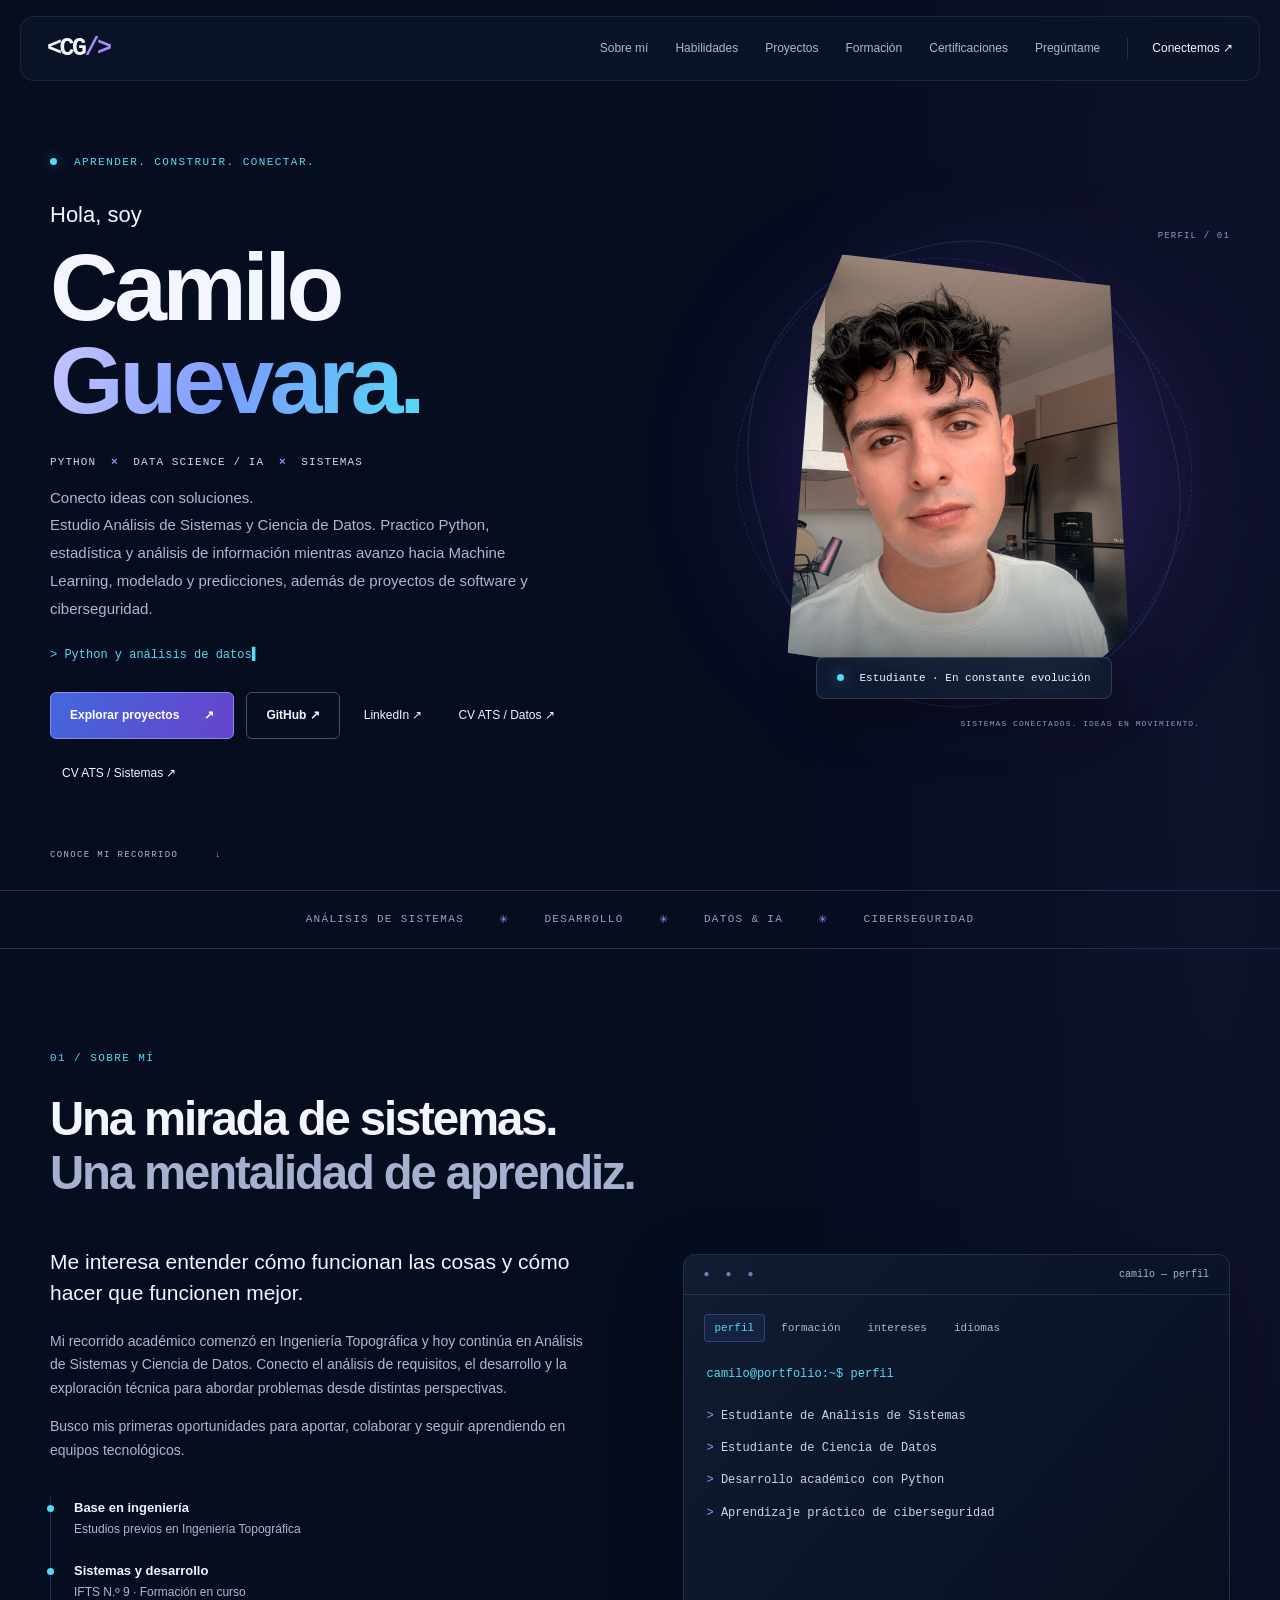
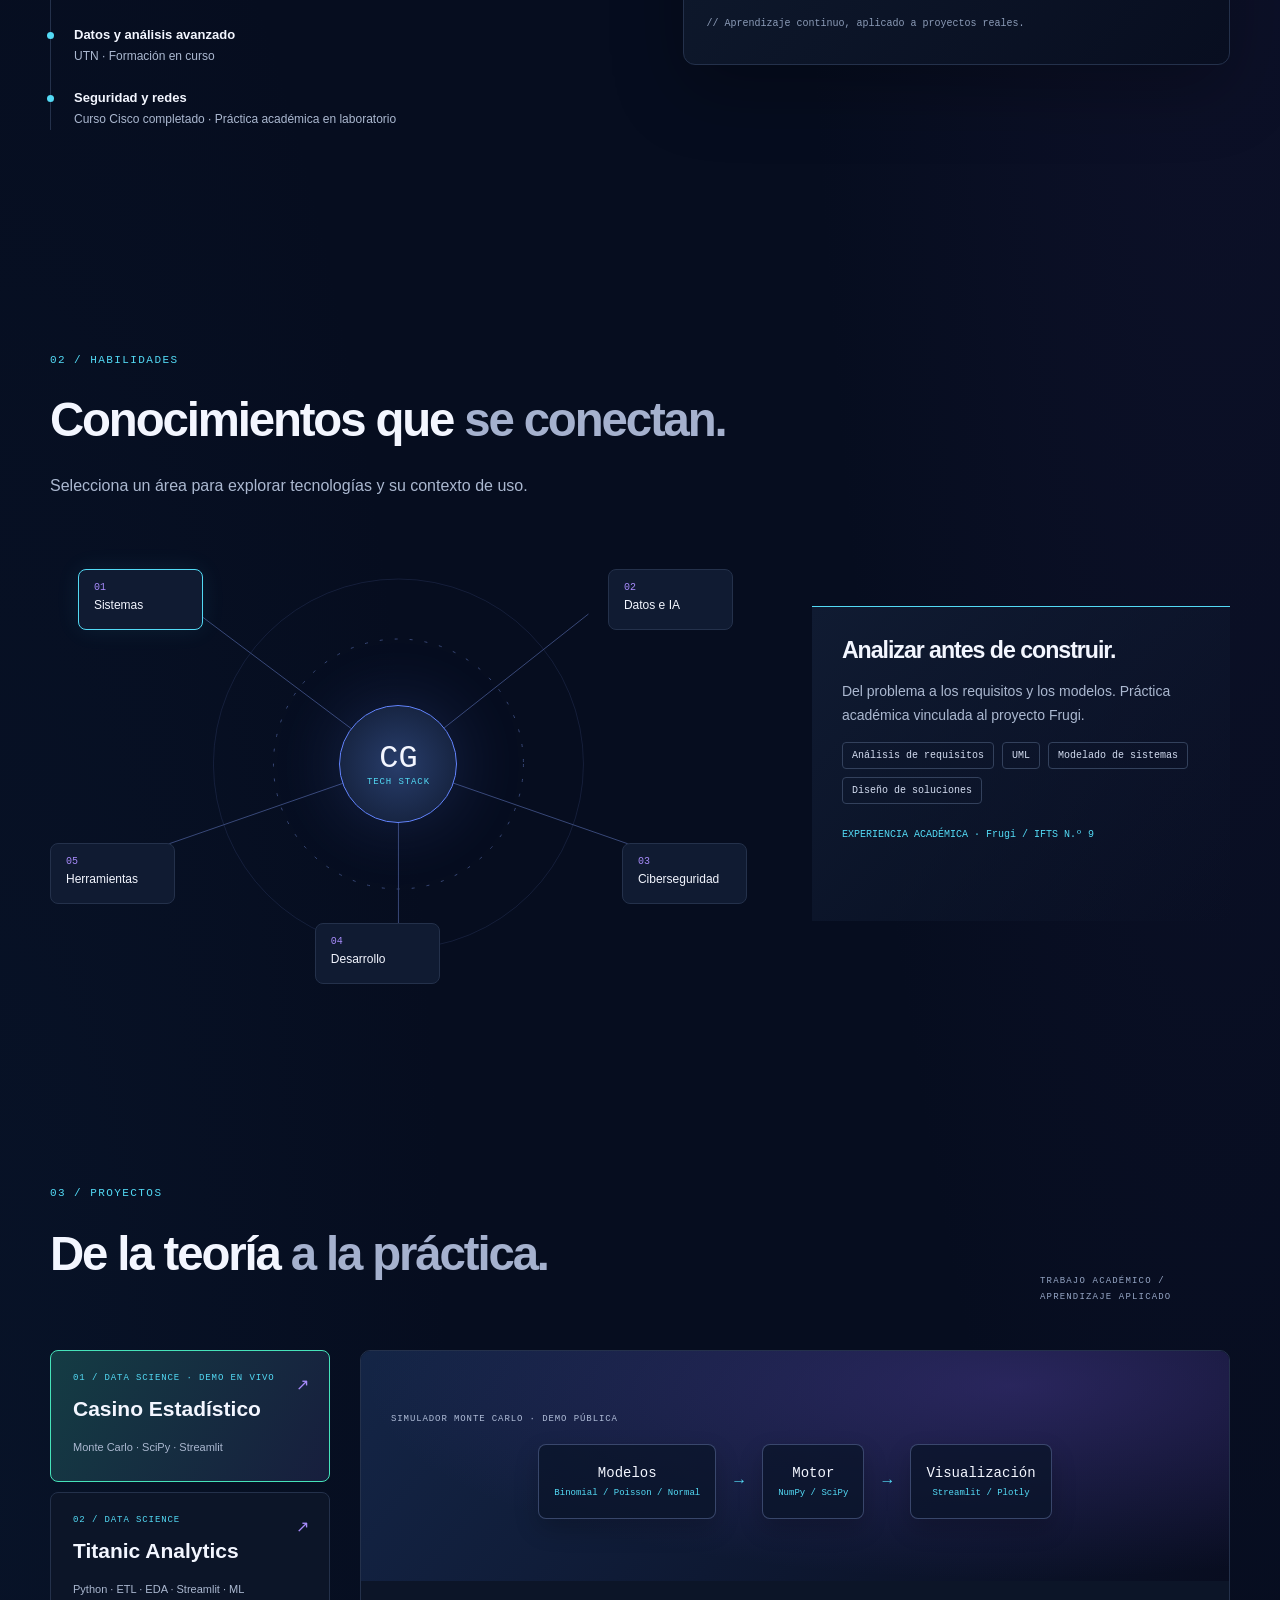
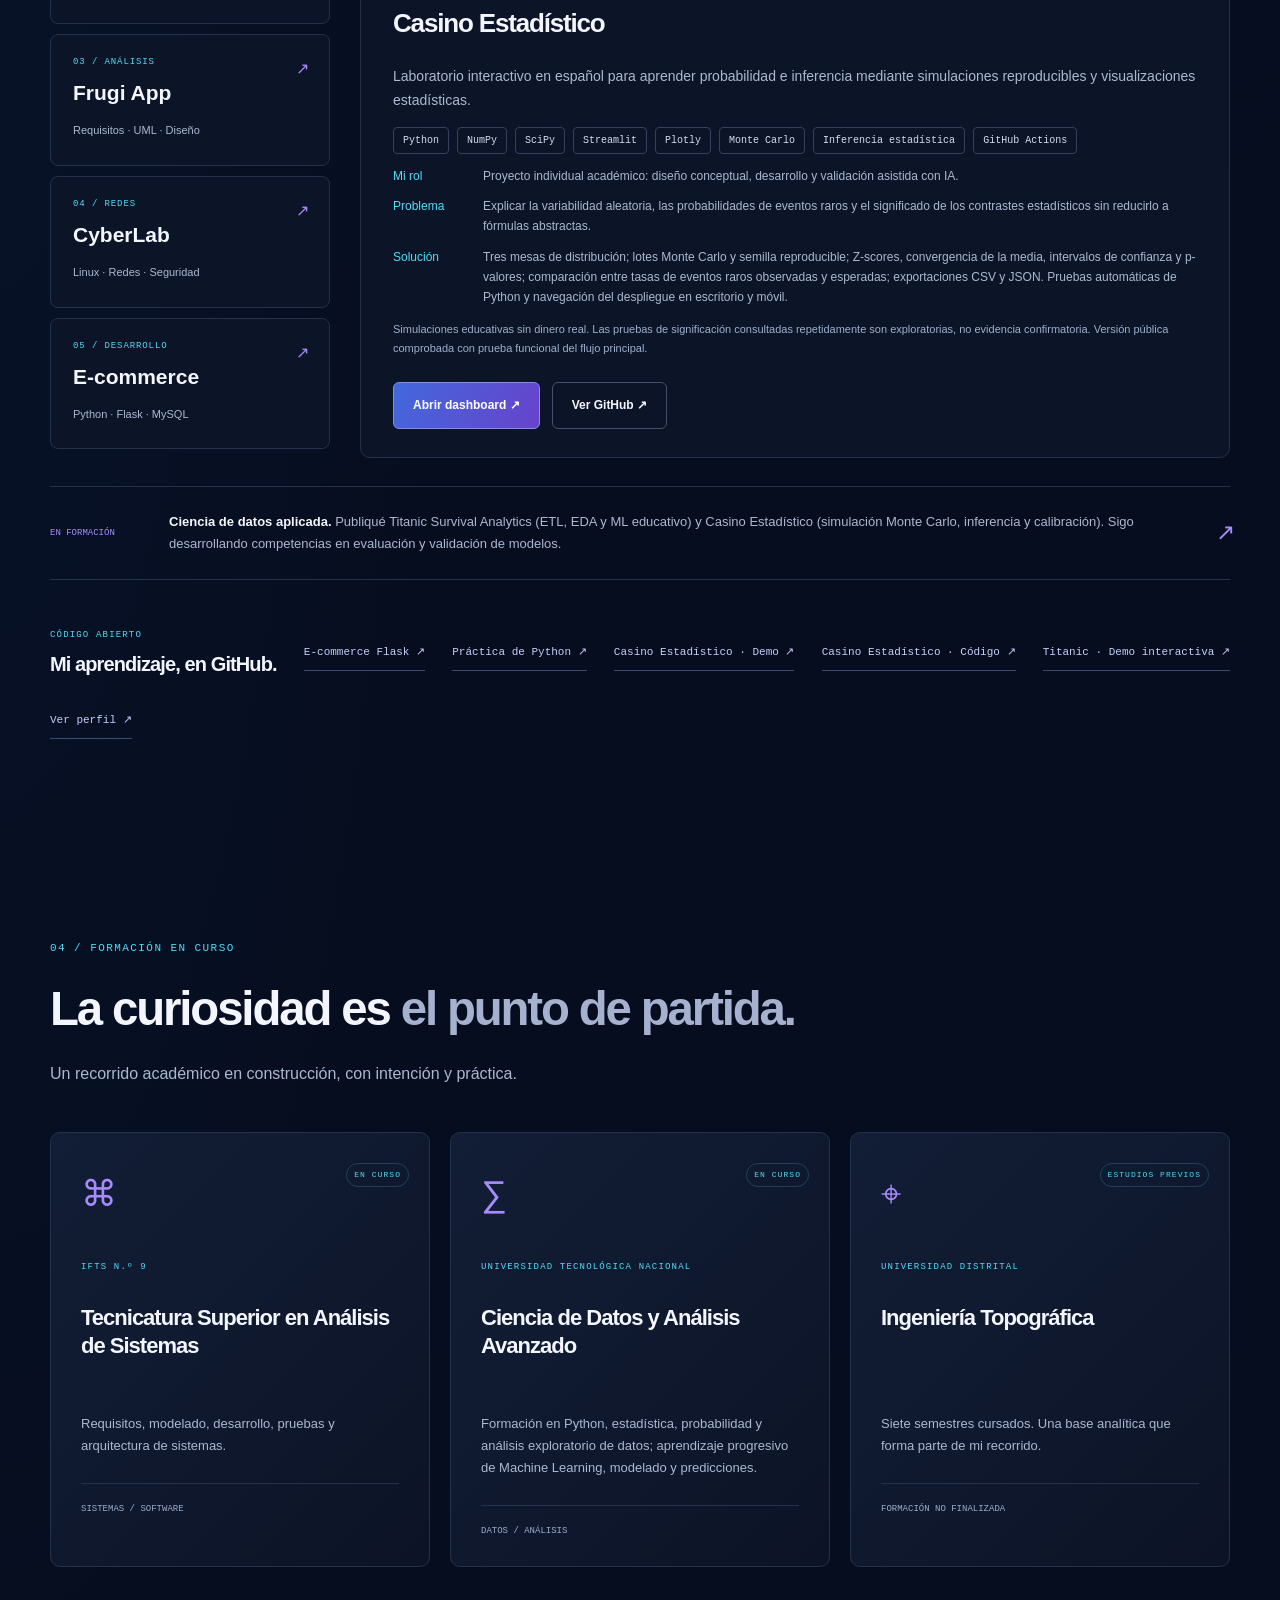
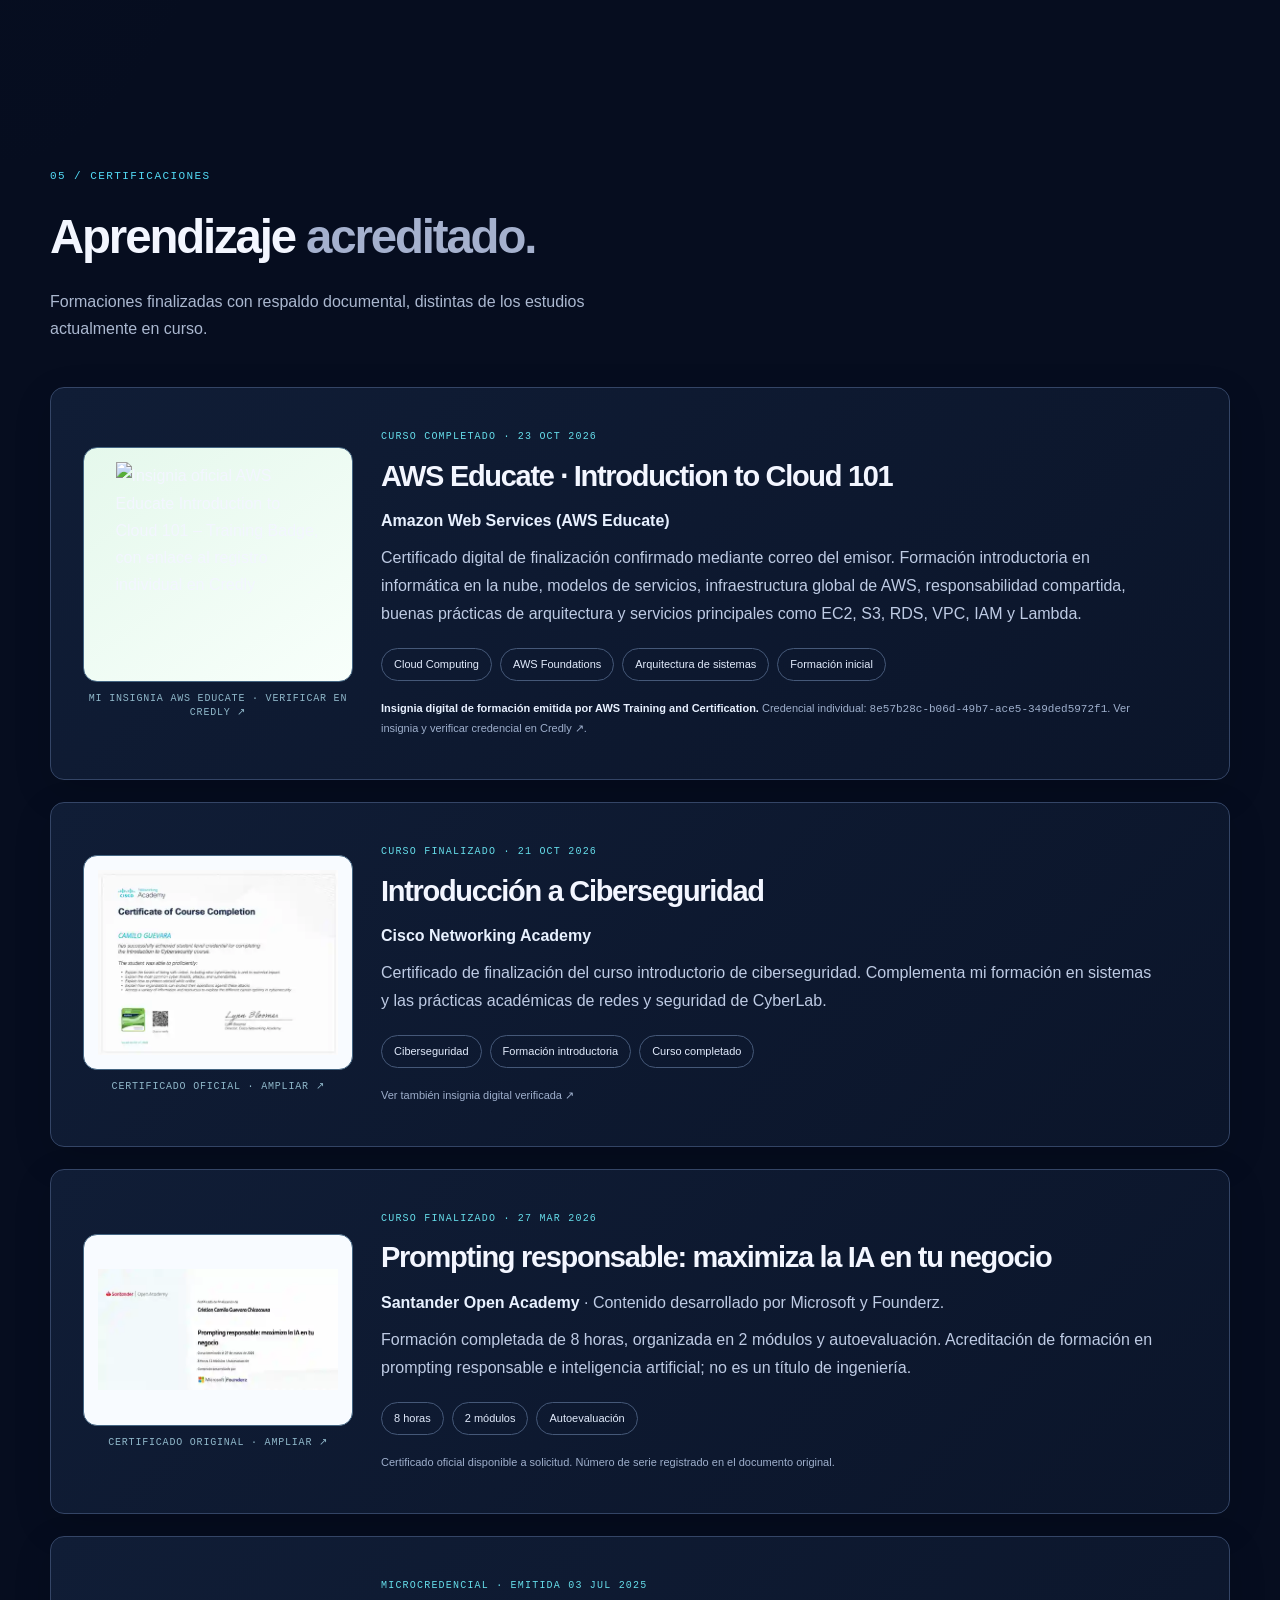
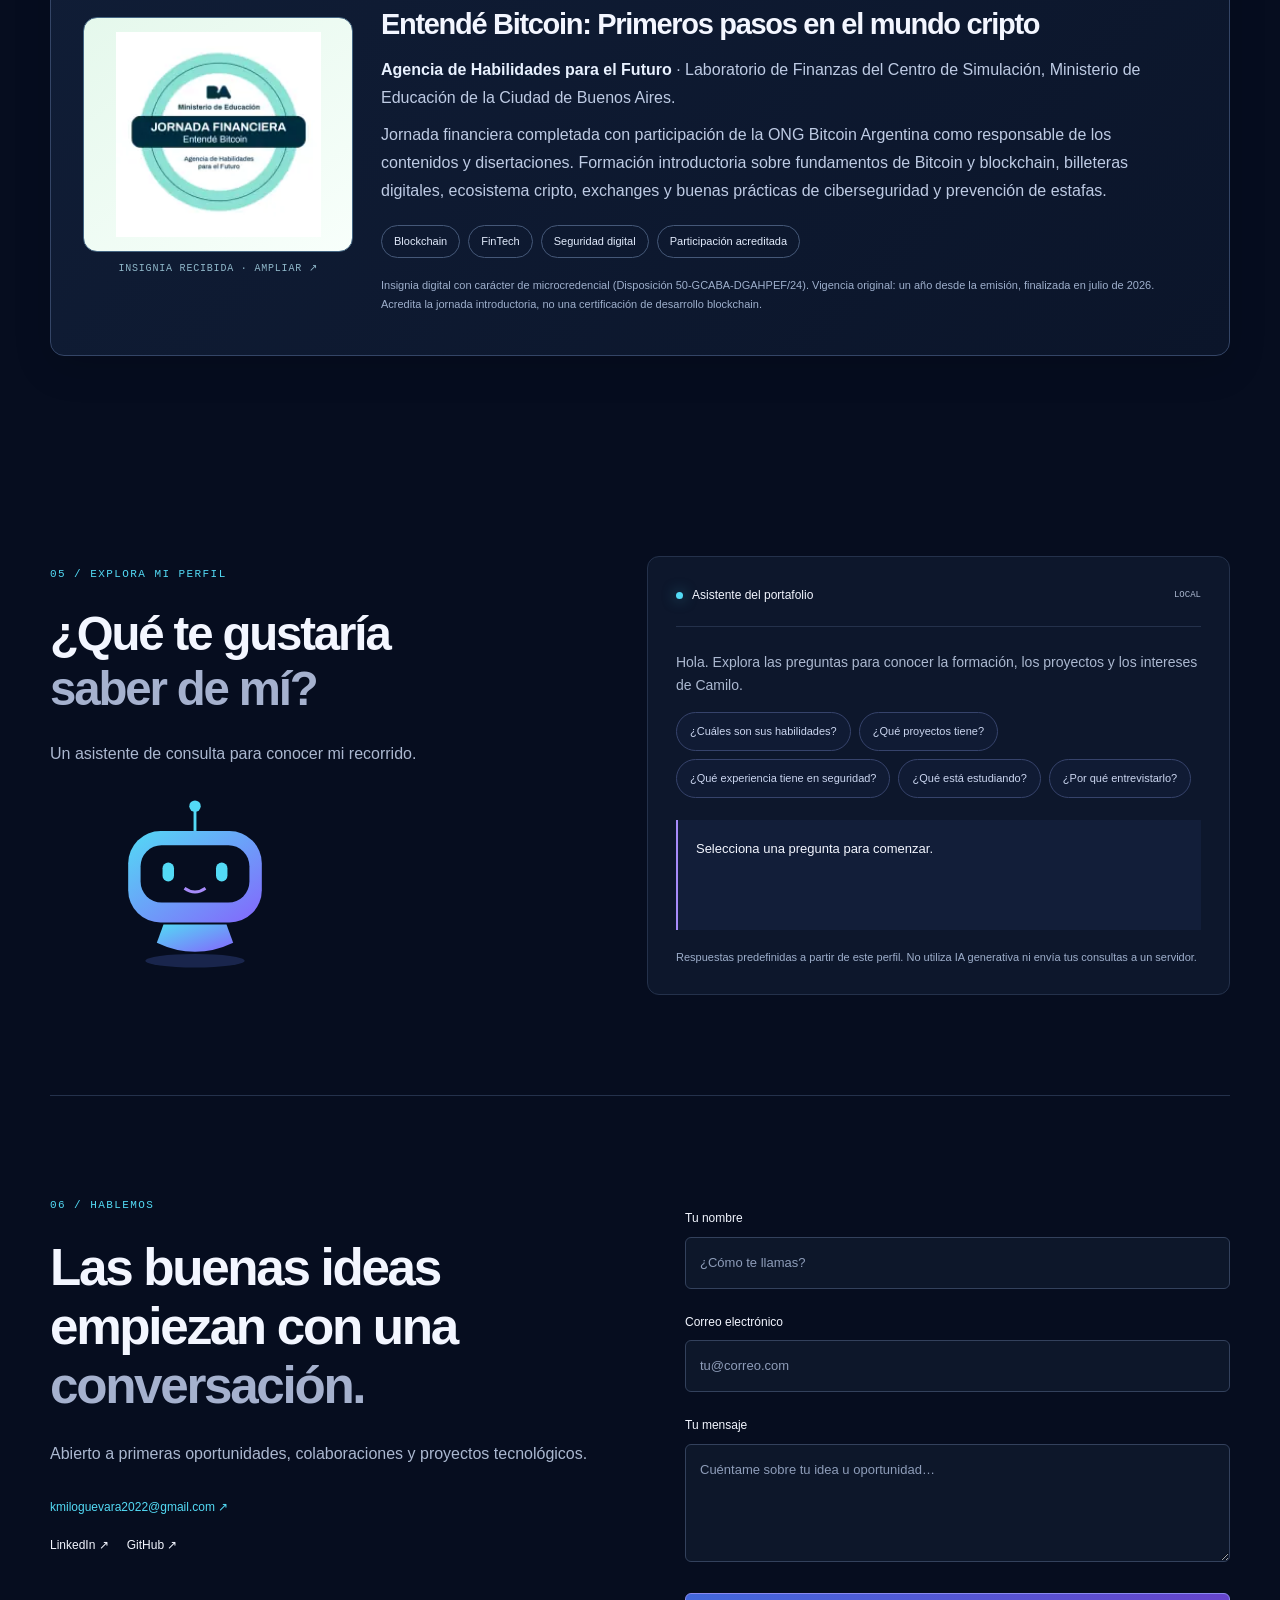
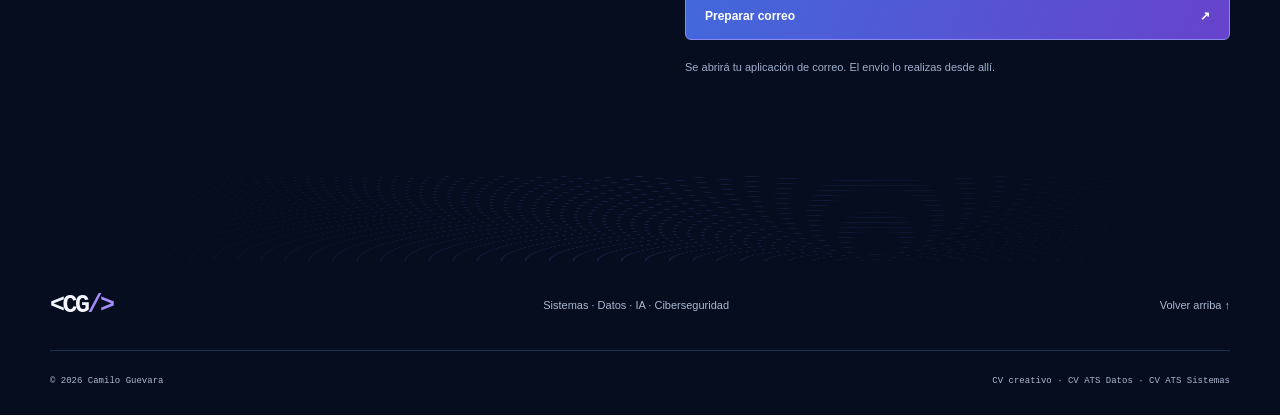
==== commit 699a495d: "feat(portafolio): enlazar dos currículums ATS imprimibles" ====
--- a/index.html
+++ b/index.html
@@ -12,7 +12,7 @@
 <a class="skip" href="#contenido">Saltar al contenido</a>
 <header class="nav-shell"><a class="brand" href="#inicio" aria-label="Camilo Guevara, inicio">&lt;CG<span>/&gt;</span></a><button class="menu-toggle" aria-expanded="false" aria-controls="navegacion">Menú <span>＋</span></button><nav id="navegacion" aria-label="Principal"><a href="#sobre-mi">Sobre mí</a><a href="#habilidades">Habilidades</a><a href="#proyectos">Proyectos</a><a href="#formacion">Formación</a><a href="#certificaciones">Certificaciones</a><a href="#asistente">Pregúntame</a><a class="nav-contact" href="#contacto">Conectemos ↗</a></nav></header>
 <main id="contenido">
-<section class="hero wrap" id="inicio"><div class="hero-copy"><p class="eyebrow"><span class="dot"></span> APRENDER. CONSTRUIR. CONECTAR.</p><p class="hello">Hola, soy</p><h1>Camilo<br><span>Guevara.</span></h1><p class="hero-disciplines">PYTHON <b>×</b> DATA SCIENCE / IA <b>×</b> SISTEMAS</p><p class="intro">Conecto ideas con soluciones.<br>Estudio Análisis de Sistemas y Ciencia de Datos. Practico Python, estadística y análisis de información mientras avanzo hacia Machine Learning, modelado y predicciones, además de proyectos de software y ciberseguridad.</p><p class="typing"><span aria-hidden="true">&gt; </span><span id="typing">Análisis de sistemas</span><span class="caret" aria-hidden="true">▍</span></p><div class="actions"><a class="button primary" href="#proyectos">Explorar proyectos <span>↗</span></a><a class="button" href="https://github.com/Camilo-Guevara" target="_blank" rel="noopener noreferrer">GitHub ↗</a><a class="text-link" href="https://www.linkedin.com/in/camilo-guevara-778a80385/" target="_blank" rel="noopener noreferrer">LinkedIn ↗</a></div></div><div class="portrait-stage"><div class="orbit orbit-one"></div><div class="orbit orbit-two"></div><span class="coordinate top">PERFIL / 01</span><div class="portrait"><img src="assets/images/camilo.jpeg" width="1152" height="1536" alt="Retrato de Camilo Guevara" fetchpriority="high"></div><div class="portrait-label"><span class="dot"></span> Estudiante · En constante evolución</div><span class="coordinate bottom">SISTEMAS CONECTADOS. IDEAS EN MOVIMIENTO.</span></div><a class="scroll-cue" href="#sobre-mi">CONOCE MI RECORRIDO <span>↓</span></a></section>
+<section class="hero wrap" id="inicio"><div class="hero-copy"><p class="eyebrow"><span class="dot"></span> APRENDER. CONSTRUIR. CONECTAR.</p><p class="hello">Hola, soy</p><h1>Camilo<br><span>Guevara.</span></h1><p class="hero-disciplines">PYTHON <b>×</b> DATA SCIENCE / IA <b>×</b> SISTEMAS</p><p class="intro">Conecto ideas con soluciones.<br>Estudio Análisis de Sistemas y Ciencia de Datos. Practico Python, estadística y análisis de información mientras avanzo hacia Machine Learning, modelado y predicciones, además de proyectos de software y ciberseguridad.</p><p class="typing"><span aria-hidden="true">&gt; </span><span id="typing">Análisis de sistemas</span><span class="caret" aria-hidden="true">▍</span></p><div class="actions"><a class="button primary" href="#proyectos">Explorar proyectos <span>↗</span></a><a class="button" href="https://github.com/Camilo-Guevara" target="_blank" rel="noopener noreferrer">GitHub ↗</a><a class="text-link" href="https://www.linkedin.com/in/camilo-guevara-778a80385/" target="_blank" rel="noopener noreferrer">LinkedIn ↗</a><a class="text-link" href="cv-ats-datos.html" title="Currículum ATS enfocado en análisis de datos">CV ATS / Datos ↗</a><a class="text-link" href="cv-ats-sistemas.html" title="Currículum ATS enfocado en análisis de sistemas">CV ATS / Sistemas ↗</a></div></div><div class="portrait-stage"><div class="orbit orbit-one"></div><div class="orbit orbit-two"></div><span class="coordinate top">PERFIL / 01</span><div class="portrait"><img src="assets/images/camilo.jpeg" width="1152" height="1536" alt="Retrato de Camilo Guevara" fetchpriority="high"></div><div class="portrait-label"><span class="dot"></span> Estudiante · En constante evolución</div><span class="coordinate bottom">SISTEMAS CONECTADOS. IDEAS EN MOVIMIENTO.</span></div><a class="scroll-cue" href="#sobre-mi">CONOCE MI RECORRIDO <span>↓</span></a></section>
 <div class="discipline-strip" aria-hidden="true"><span>ANÁLISIS DE SISTEMAS</span><i>✳</i><span>DESARROLLO</span><i>✳</i><span>DATOS & IA</span><i>✳</i><span>CIBERSEGURIDAD</span></div>
 <section class="wrap section" id="sobre-mi"><div class="section-heading"><p class="eyebrow">01 / SOBRE MÍ</p><h2>Una mirada de sistemas.<br><span>Una mentalidad de aprendiz.</span></h2></div><div class="about-grid"><div><p class="lead">Me interesa entender cómo funcionan las cosas y cómo hacer que funcionen mejor.</p><p>Mi recorrido académico comenzó en Ingeniería Topográfica y hoy continúa en Análisis de Sistemas y Ciencia de Datos. Conecto el análisis de requisitos, el desarrollo y la exploración técnica para abordar problemas desde distintas perspectivas.</p><p>Busco mis primeras oportunidades para aportar, colaborar y seguir aprendiendo en equipos tecnológicos.</p><ol class="timeline"><li><b>Base en ingeniería</b><span>Estudios previos en Ingeniería Topográfica</span></li><li><b>Sistemas y desarrollo</b><span>IFTS N.º 9 · Formación en curso</span></li><li><b>Datos y análisis avanzado</b><span>UTN · Formación en curso</span></li><li><b>Seguridad y redes</b><span>Curso Cisco completado · Práctica académica en laboratorio</span></li></ol></div><div class="terminal"><div class="terminal-bar"><span aria-hidden="true">● ● ●</span><span>camilo — perfil</span></div><div class="terminal-tabs" role="group" aria-label="Explorar mi perfil"><button class="selected" data-command="perfil" aria-pressed="true">perfil</button><button data-command="formacion" aria-pressed="false">formación</button><button data-command="intereses" aria-pressed="false">intereses</button><button data-command="idiomas" aria-pressed="false">idiomas</button></div><p class="prompt">camilo@portfolio:~$ <span id="command">perfil</span></p><div id="terminal-output" aria-live="polite"><p>Estudiante de Análisis de Sistemas</p><p>Estudiante de Ciencia de Datos</p><p>Desarrollo académico con Python</p><p>Aprendizaje práctico de ciberseguridad</p></div><p class="terminal-note">// Aprendizaje continuo, aplicado a proyectos reales.</p></div></div></section>
 <section class="wrap section" id="habilidades"><div class="section-heading"><p class="eyebrow">02 / HABILIDADES</p><h2>Conocimientos que <span>se conectan.</span></h2><p>Selecciona un área para explorar tecnologías y su contexto de uso.</p></div><div class="skills-layout"><div class="skill-network"><svg class="connections" viewBox="0 0 600 440" aria-hidden="true"><g fill="none" stroke="currentColor"><path d="M300 220L100 70M300 220L490 70M300 220L530 300M300 220L300 380M300 220L70 300"/><circle cx="300" cy="220" r="125" stroke-dasharray="3 12"/><circle cx="300" cy="220" r="185" opacity=".3"/></g></svg><div class="core">CG<span>TECH STACK</span></div><button class="skill-node systems active" data-skill="sistemas" aria-pressed="true">01 <b>Sistemas</b></button><button class="skill-node data" data-skill="datos" aria-pressed="false">02 <b>Datos e IA</b></button><button class="skill-node cyber" data-skill="seguridad" aria-pressed="false">03 <b>Ciberseguridad</b></button><button class="skill-node dev" data-skill="desarrollo" aria-pressed="false">04 <b>Desarrollo</b></button><button class="skill-node tools" data-skill="herramientas" aria-pressed="false">05 <b>Herramientas</b></button></div><div class="skill-detail" id="skill-detail" aria-live="polite"></div></div></section>
@@ -21,5 +21,5 @@
 <section class="wrap section" id="certificaciones"><div class="section-heading"><p class="eyebrow">05 / CERTIFICACIONES</p><h2>Aprendizaje <span>acreditado.</span></h2><p>Formaciones finalizadas con respaldo documental, distintas de los estudios actualmente en curso.</p></div><article class="credential-card"><figure class="credential-preview credential-preview--badge"><a class="credential-preview-link" href="https://www.credly.com/badges/8e57b28c-b06d-49b7-ace5-349ded5972f1/public_url" target="_blank" rel="noopener noreferrer" aria-label="Abrir mi insignia AWS Educate Introduction to Cloud 101 en Credly para verificar la credencial"><img src="https://images.credly.com/images/e51a8579-188d-4363-8ed1-12ad164ef57b/blob" width="500" height="500" loading="lazy" decoding="async" alt="Insignia oficial AWS Educate Introduction to Cloud 101 – Training Badge, con enlace al registro individual en Credly"></a><figcaption>Mi insignia AWS Educate · Verificar en Credly ↗</figcaption></figure><div class="credential-content"><span class="credential-state">CURSO COMPLETADO · 23 OCT 2026</span><h3>AWS Educate · Introduction to Cloud 101</h3><p><strong>Amazon Web Services (AWS Educate)</strong></p><p>Certificado digital de finalización confirmado mediante correo del emisor. Formación introductoria en informática en la nube, modelos de servicios, infraestructura global de AWS, responsabilidad compartida, buenas prácticas de arquitectura y servicios principales como EC2, S3, RDS, VPC, IAM y Lambda.</p><div class="credential-meta"><span>Cloud Computing</span><span>AWS Foundations</span><span>Arquitectura de sistemas</span><span>Formación inicial</span></div><p class="credential-reference"><strong>Insignia digital de formación emitida por AWS Training and Certification.</strong> Credencial individual: <code>8e57b28c-b06d-49b7-ace5-349ded5972f1</code>. <a href="https://www.credly.com/badges/8e57b28c-b06d-49b7-ace5-349ded5972f1/public_url" target="_blank" rel="noopener noreferrer" aria-label="Verificar mi insignia AWS Educate Introduction to Cloud 101 en Credly">Ver insignia y verificar credencial en Credly ↗</a>.</p></div></article><article class="credential-card"><figure class="credential-preview credential-preview--certificate"><a class="credential-preview-link" href="assets/certificates/cisco-certificate-of-course-completion-2026.svg" target="_blank" rel="noopener noreferrer" aria-label="Ver certificado oficial completo de Cisco Networking Academy"><img src="assets/certificates/cisco-certificate-of-course-completion-2026.svg" width="500" height="385" loading="lazy" decoding="async" alt="Certificado oficial de finalización de Introduction to Cybersecurity, Cisco Networking Academy, emitido a Camilo Guevara el 21 de octubre de 2026"></a><figcaption>Certificado oficial · Ampliar ↗</figcaption></figure><div class="credential-content"><span class="credential-state">CURSO FINALIZADO · 21 OCT 2026</span><h3>Introducción a Ciberseguridad</h3><p><strong>Cisco Networking Academy</strong></p><p>Certificado de finalización del curso introductorio de ciberseguridad. Complementa mi formación en sistemas y las prácticas académicas de redes y seguridad de CyberLab.</p><div class="credential-meta"><span>Ciberseguridad</span><span>Formación introductoria</span><span>Curso completado</span></div><p class="credential-reference"><a href="assets/certificates/cisco-introduccion-ciberseguridad.svg" target="_blank" rel="noopener noreferrer">Ver también insignia digital verificada ↗</a></p></div></article><article class="credential-card"><figure class="credential-preview credential-preview--certificate"><a class="credential-preview-link" href="assets/certificates/santander-prompting-responsable.svg" target="_blank" rel="noopener noreferrer" aria-label="Ampliar imagen del certificado de Santander Open Academy"><img src="assets/certificates/santander-prompting-responsable.svg" width="480" height="243" loading="lazy" decoding="async" alt="Imagen del certificado de finalización de Prompting responsable de Santander Open Academy, con serie omitida por privacidad"></a><figcaption>Certificado original · Ampliar ↗</figcaption></figure><div class="credential-content"><span class="credential-state">CURSO FINALIZADO · 27 MAR 2026</span><h3>Prompting responsable: maximiza la IA en tu negocio</h3><p><strong>Santander Open Academy</strong> · Contenido desarrollado por Microsoft y Founderz.</p><p>Formación completada de 8 horas, organizada en 2 módulos y autoevaluación. Acreditación de formación en prompting responsable e inteligencia artificial; no es un título de ingeniería.</p><div class="credential-meta"><span>8 horas</span><span>2 módulos</span><span>Autoevaluación</span></div><p class="credential-reference">Certificado oficial disponible a solicitud. Número de serie registrado en el documento original.</p></div></article><article class="credential-card"><figure class="credential-preview credential-preview--badge"><a class="credential-preview-link" href="assets/certificates/insignia-entende-bitcoin-2025.webp" target="_blank" rel="noopener noreferrer" aria-label="Ampliar insignia digital de la jornada Entendé Bitcoin"><img src="assets/certificates/insignia-entende-bitcoin-2025.webp" width="200" height="200" loading="lazy" decoding="async" alt="Insignia digital Jornada Financiera Entendé Bitcoin de la Agencia de Habilidades para el Futuro, Ministerio de Educación de Buenos Aires"></a><figcaption>Insignia recibida · Ampliar ↗</figcaption></figure><div class="credential-content"><span class="credential-state">MICROCREDENCIAL · EMITIDA 03 JUL 2025</span><h3>Entendé Bitcoin: Primeros pasos en el mundo cripto</h3><p><strong>Agencia de Habilidades para el Futuro</strong> · Laboratorio de Finanzas del Centro de Simulación, Ministerio de Educación de la Ciudad de Buenos Aires.</p><p>Jornada financiera completada con participación de la ONG Bitcoin Argentina como responsable de los contenidos y disertaciones. Formación introductoria sobre fundamentos de Bitcoin y blockchain, billeteras digitales, ecosistema cripto, exchanges y buenas prácticas de ciberseguridad y prevención de estafas.</p><div class="credential-meta"><span>Blockchain</span><span>FinTech</span><span>Seguridad digital</span><span>Participación acreditada</span></div><p class="credential-reference">Insignia digital con carácter de microcredencial (Disposición 50-GCABA-DGAHPEF/24). Vigencia original: un año desde la emisión, finalizada en julio de 2026. Acredita la jornada introductoria, no una certificación de desarrollo blockchain.</p></div></article></section>
 <section class="wrap section" id="asistente"><div class="assistant-layout"><div><p class="eyebrow">05 / EXPLORA MI PERFIL</p><h2>¿Qué te gustaría<br><span>saber de mí?</span></h2><p>Un asistente de consulta para conocer mi recorrido.</p><div class="robot" aria-hidden="true"><svg viewBox="0 0 220 200"><defs><linearGradient id="robotg" x2="1" y2="1"><stop stop-color="#53daf5"/><stop offset="1" stop-color="#8466fc"/></linearGradient></defs><ellipse cx="110" cy="181" rx="52" ry="7" fill="#6385ff" opacity=".2"/><path d="M110 45V22" stroke="#53daf5" stroke-width="3"/><circle cx="110" cy="19" r="6" fill="#53daf5"/><rect x="40" y="45" width="140" height="96" rx="34" fill="url(#robotg)"/><rect x="53" y="60" width="114" height="60" rx="22" fill="#060d1f"/><g fill="#53daf5"><rect x="76" y="78" width="12" height="20" rx="6"/><rect x="132" y="78" width="12" height="20" rx="6"/></g><path d="M99 105Q110 113 121 105" stroke="#a78bfa" fill="none" stroke-width="3"/><path d="M77 143L70 162Q110 181 150 162L143 143" fill="url(#robotg)"/></svg></div></div><div class="chat-panel"><div class="chat-title"><span class="dot"></span> Asistente del portafolio <span>LOCAL</span></div><p class="chat-intro">Hola. Explora las preguntas para conocer la formación, los proyectos y los intereses de Camilo.</p><div class="questions"><button data-question="skills">¿Cuáles son sus habilidades?</button><button data-question="projects">¿Qué proyectos tiene?</button><button data-question="cyber">¿Qué experiencia tiene en seguridad?</button><button data-question="studies">¿Qué está estudiando?</button><button data-question="interview">¿Por qué entrevistarlo?</button></div><div class="chat-answer" id="chat-answer" role="status">Selecciona una pregunta para comenzar.</div><p class="disclosure">Respuestas predefinidas a partir de este perfil. No utiliza IA generativa ni envía tus consultas a un servidor.</p></div></div></section>
 <section class="wrap section contact" id="contacto"><div><p class="eyebrow">06 / HABLEMOS</p><h2>Las buenas ideas<br>empiezan con una<br><span>conversación.</span></h2><p>Abierto a primeras oportunidades, colaboraciones y proyectos tecnológicos.</p><div class="contact-links"><a href="mailto:kmiloguevara2022@gmail.com">kmiloguevara2022@gmail.com ↗</a><a href="https://www.linkedin.com/in/camilo-guevara-778a80385/" target="_blank" rel="noopener noreferrer">LinkedIn ↗</a><a href="https://github.com/Camilo-Guevara" target="_blank" rel="noopener noreferrer">GitHub ↗</a></div></div><form id="contact-form"><label for="name">Tu nombre</label><input id="name" name="name" autocomplete="name" required maxlength="100" placeholder="¿Cómo te llamas?"><label for="email">Correo electrónico</label><input id="email" name="email" type="email" autocomplete="email" required maxlength="160" placeholder="tu@correo.com"><label for="message">Tu mensaje</label><textarea id="message" name="message" required rows="4" maxlength="2000" placeholder="Cuéntame sobre tu idea u oportunidad…"></textarea><button class="button primary" type="submit">Preparar correo <span>↗</span></button><p class="disclosure" id="form-status" role="status">Se abrirá tu aplicación de correo. El envío lo realizas desde allí.</p></form></section>
-</main><footer class="wrap"><div class="footer-wave" aria-hidden="true"></div><div class="footer-main"><a class="brand" href="#inicio">&lt;CG<span>/&gt;</span></a><p>Sistemas · Datos · IA · Ciberseguridad</p><a href="#inicio">Volver arriba ↑</a></div><div class="footer-bottom"><span>© <span id="year">2026</span> Camilo Guevara</span><span>CV creativo · Hecho con HTML, CSS y JavaScript</span></div></footer><noscript><p class="noscript">JavaScript está desactivado. Puedes consultar mi formación y contactarme por los enlaces de correo, GitHub y LinkedIn. Actívalo para explorar los proyectos y habilidades interactivos.</p></noscript>
+</main><footer class="wrap"><div class="footer-wave" aria-hidden="true"></div><div class="footer-main"><a class="brand" href="#inicio">&lt;CG<span>/&gt;</span></a><p>Sistemas · Datos · IA · Ciberseguridad</p><a href="#inicio">Volver arriba ↑</a></div><div class="footer-bottom"><span>© <span id="year">2026</span> Camilo Guevara</span><span>CV creativo · <a href="cv-ats-datos.html">CV ATS Datos</a> · <a href="cv-ats-sistemas.html">CV ATS Sistemas</a></span></div></footer><noscript><p class="noscript">JavaScript está desactivado. Puedes consultar mi formación y contactarme por los enlaces de correo, GitHub y LinkedIn. Actívalo para explorar los proyectos y habilidades interactivos.</p></noscript>
 </body></html>
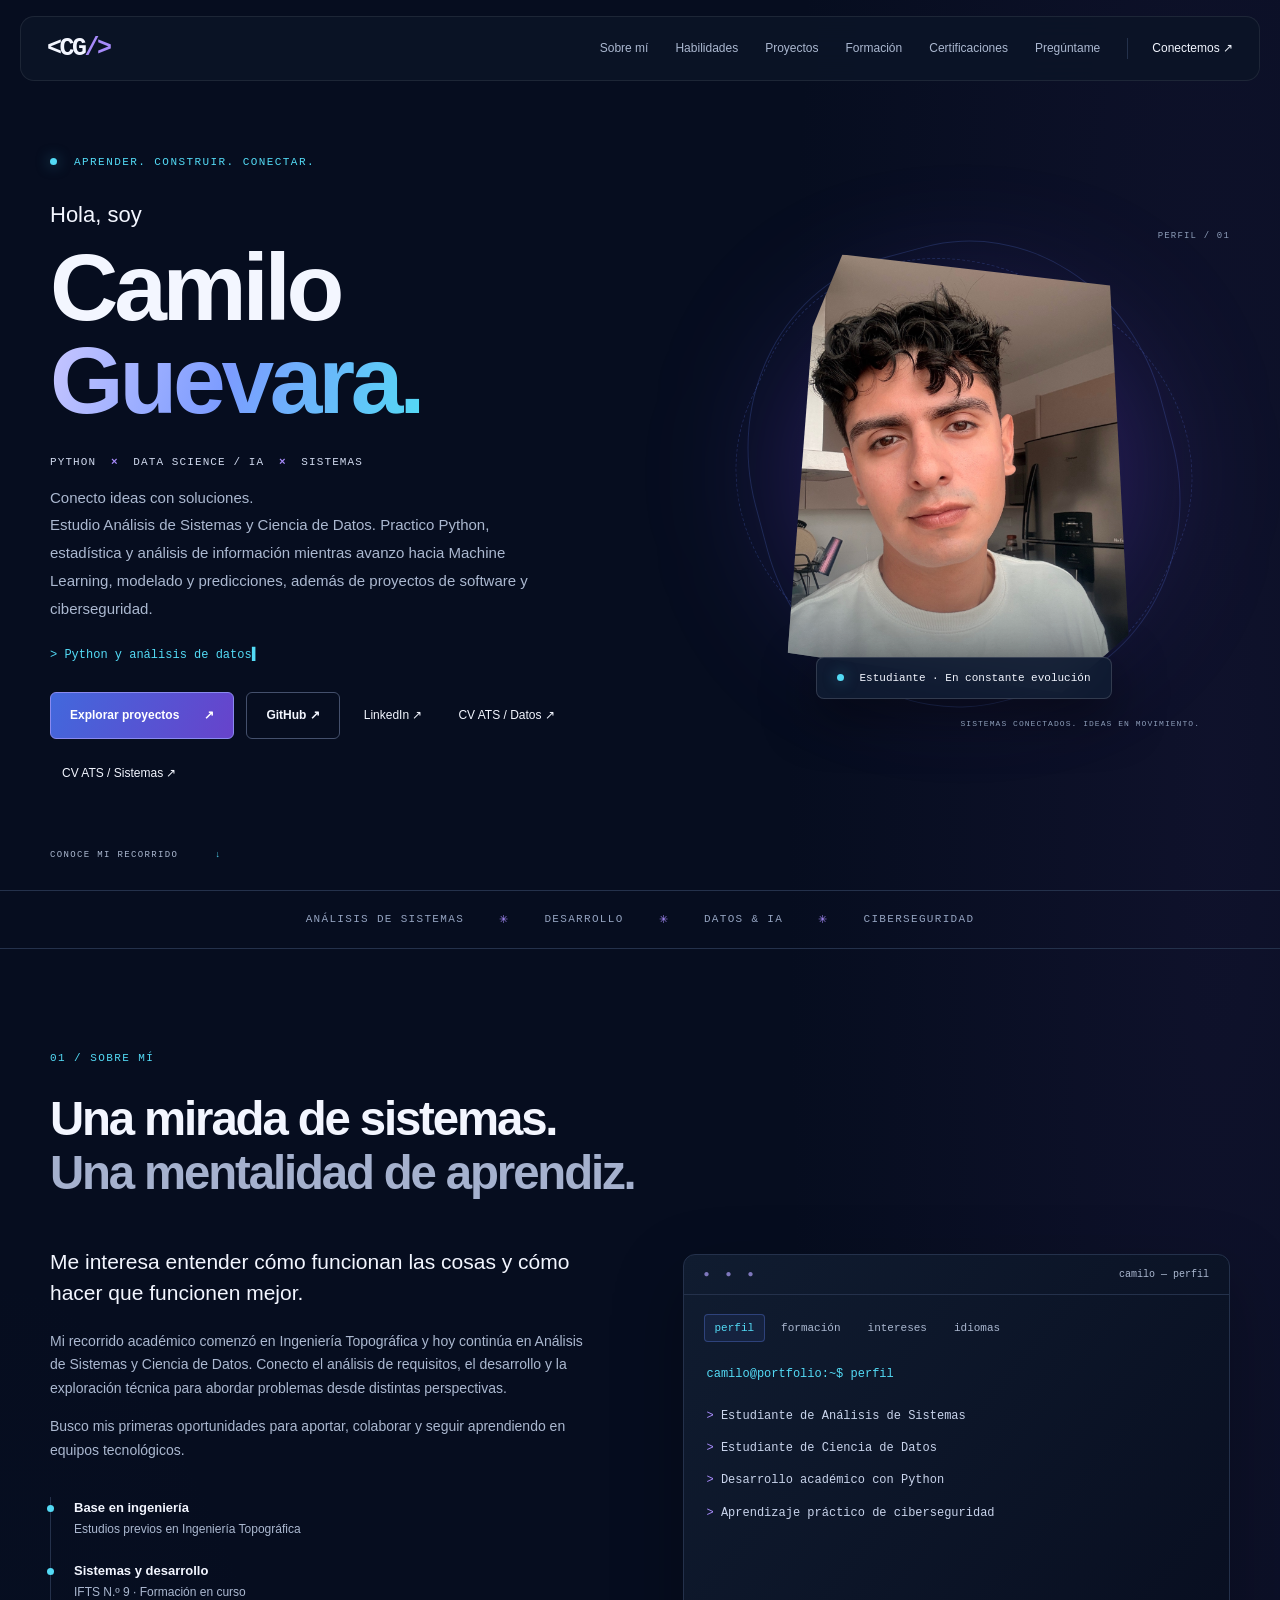
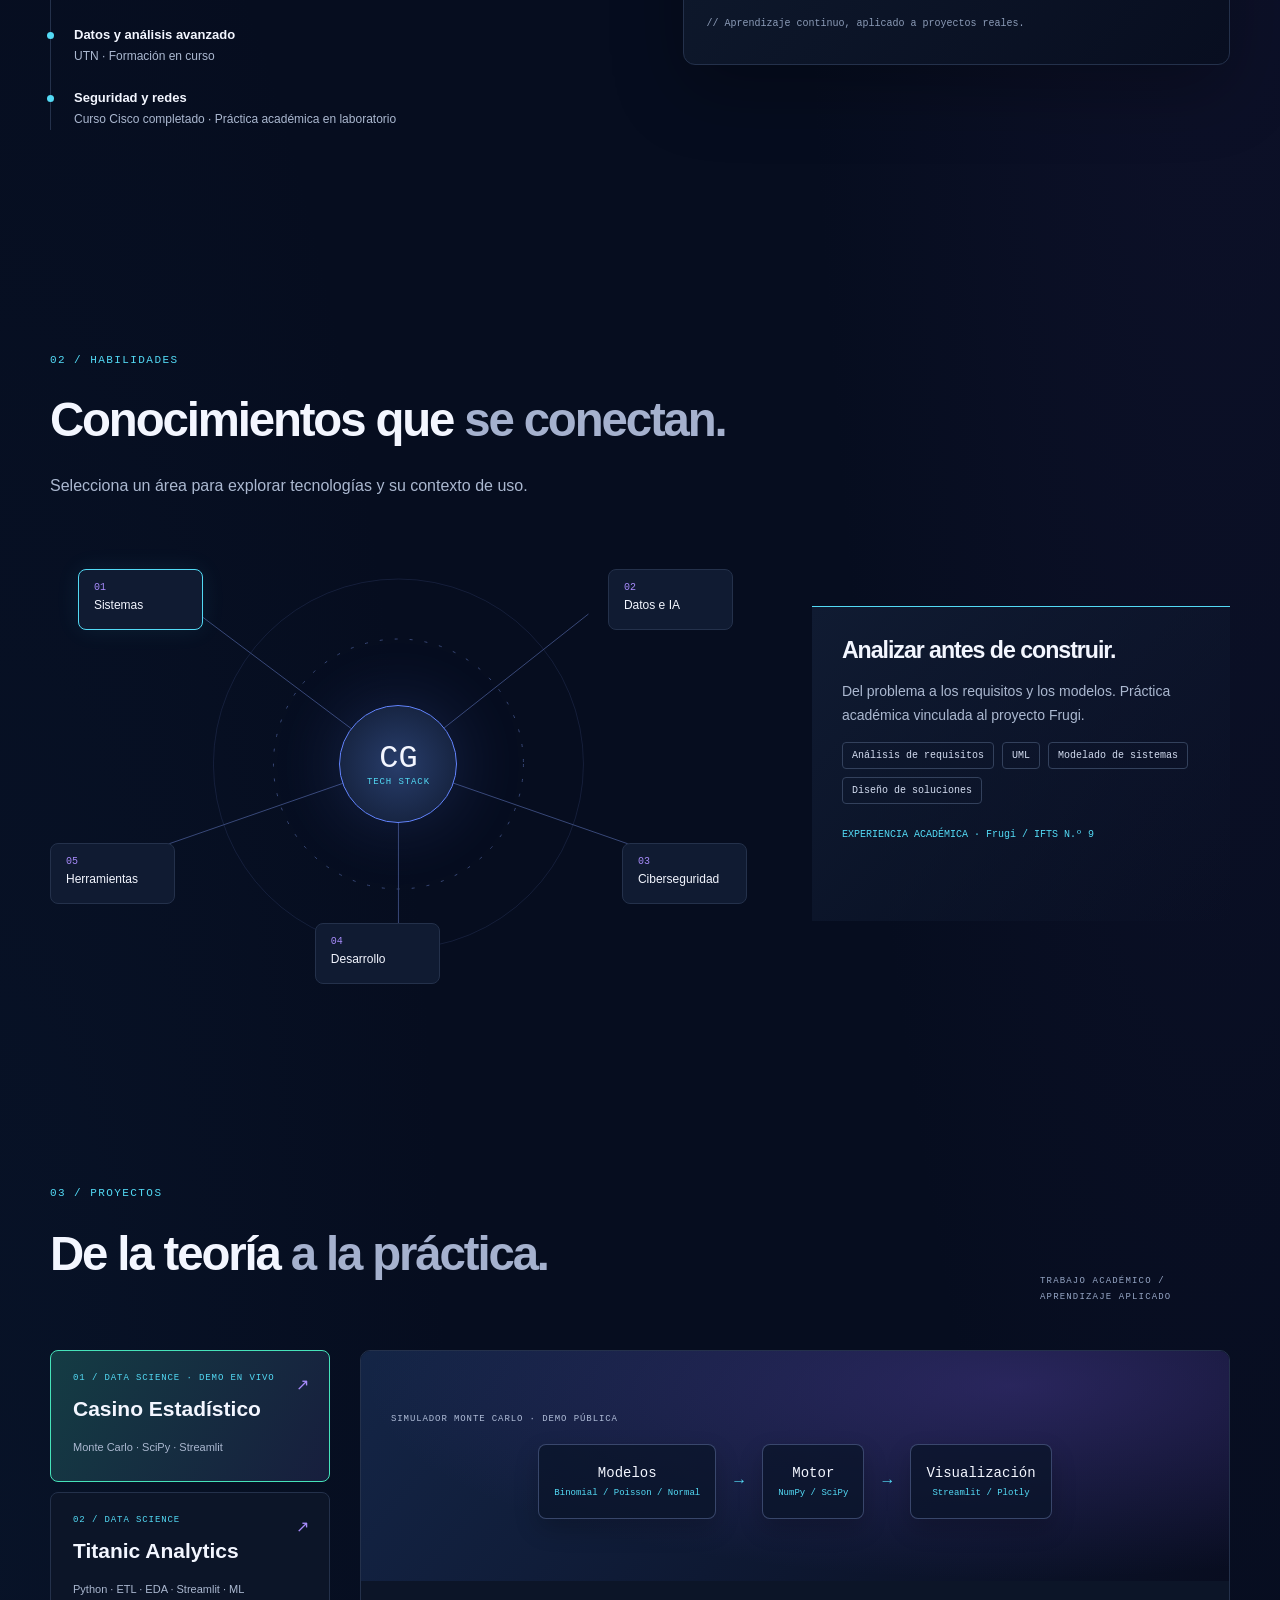
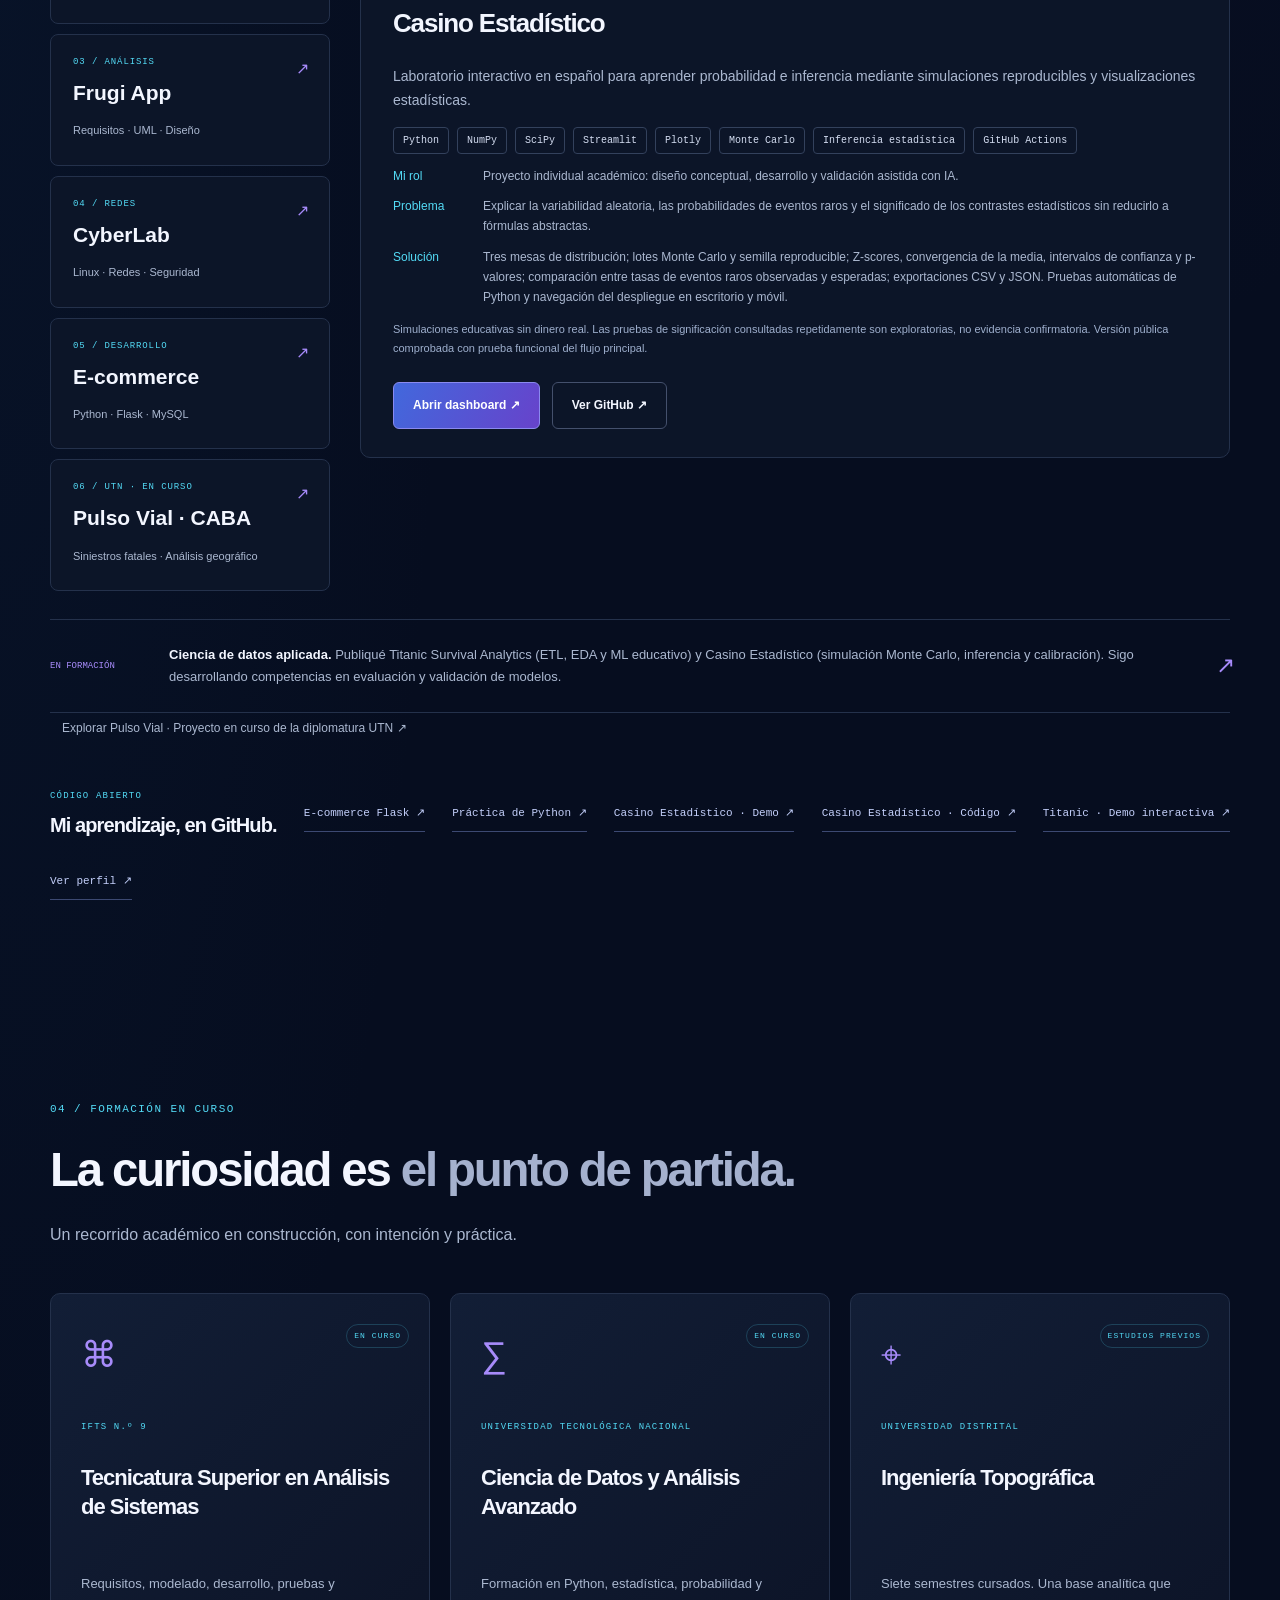
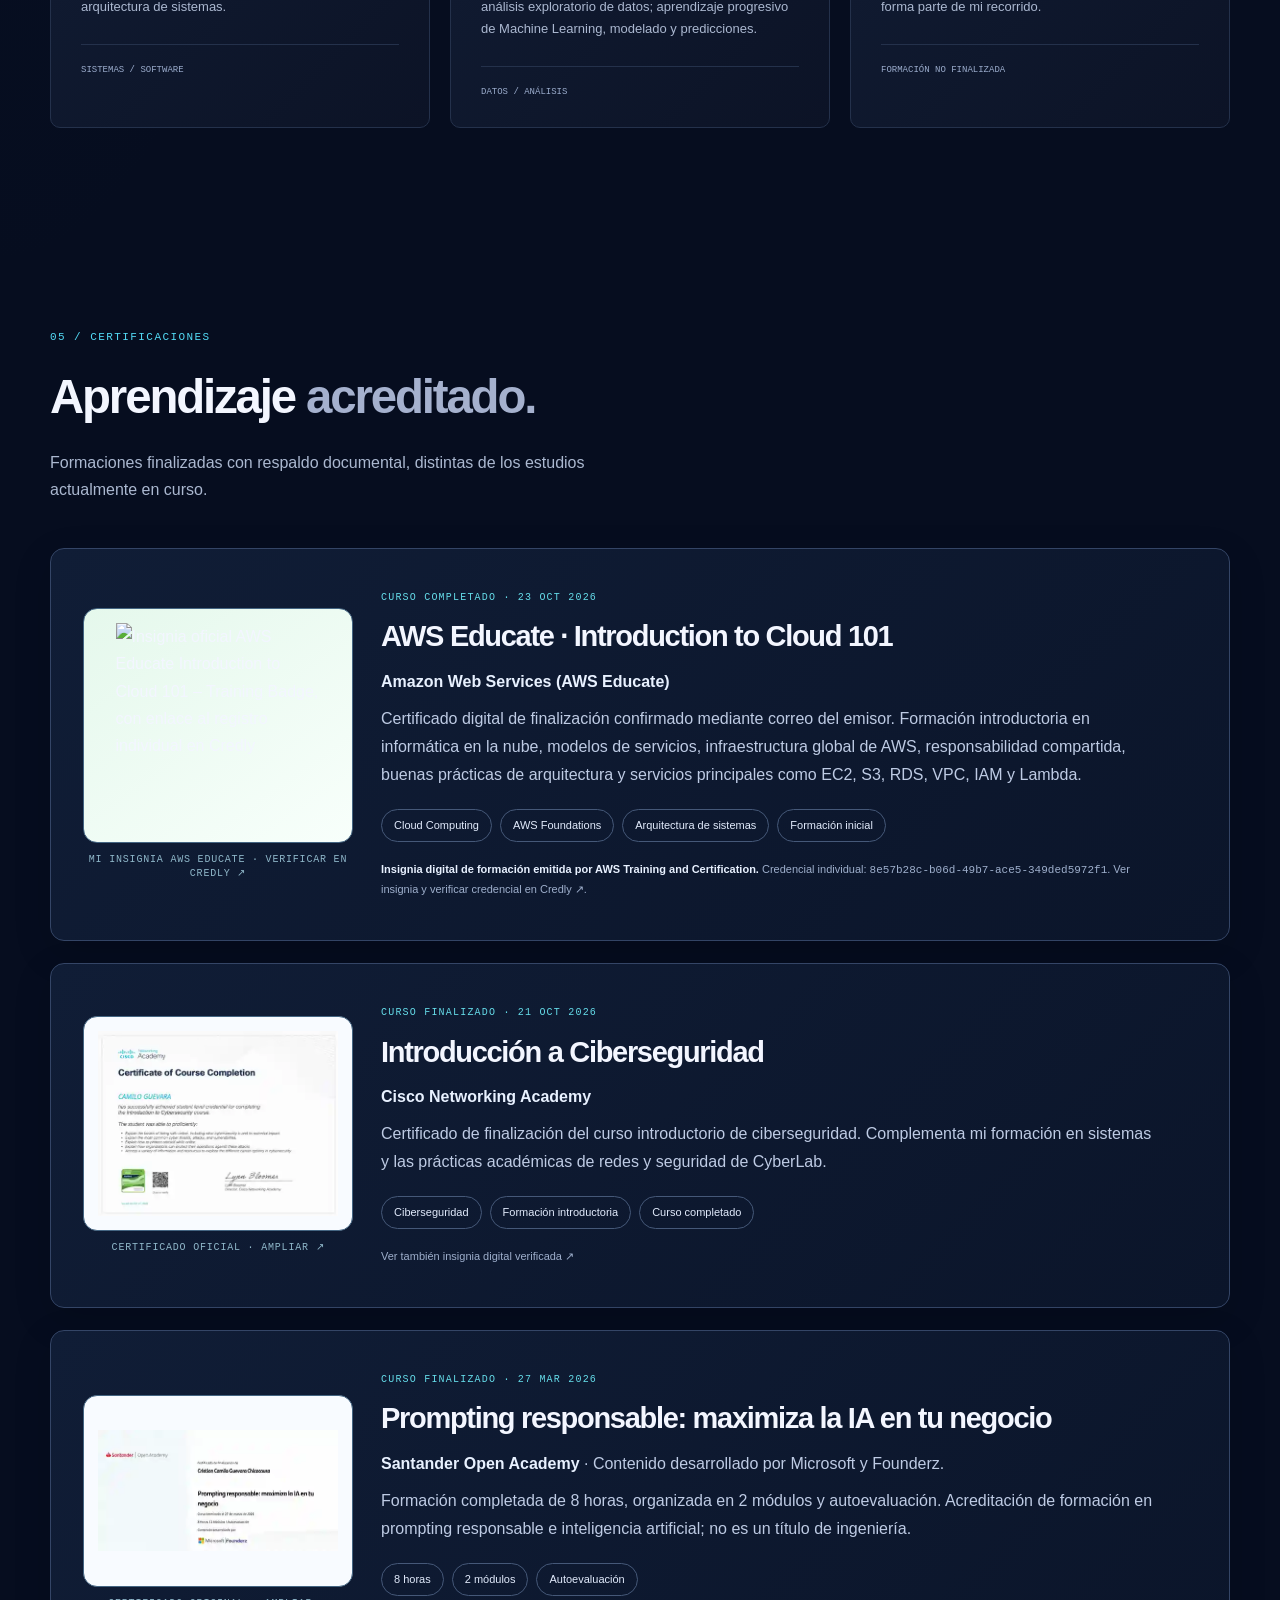
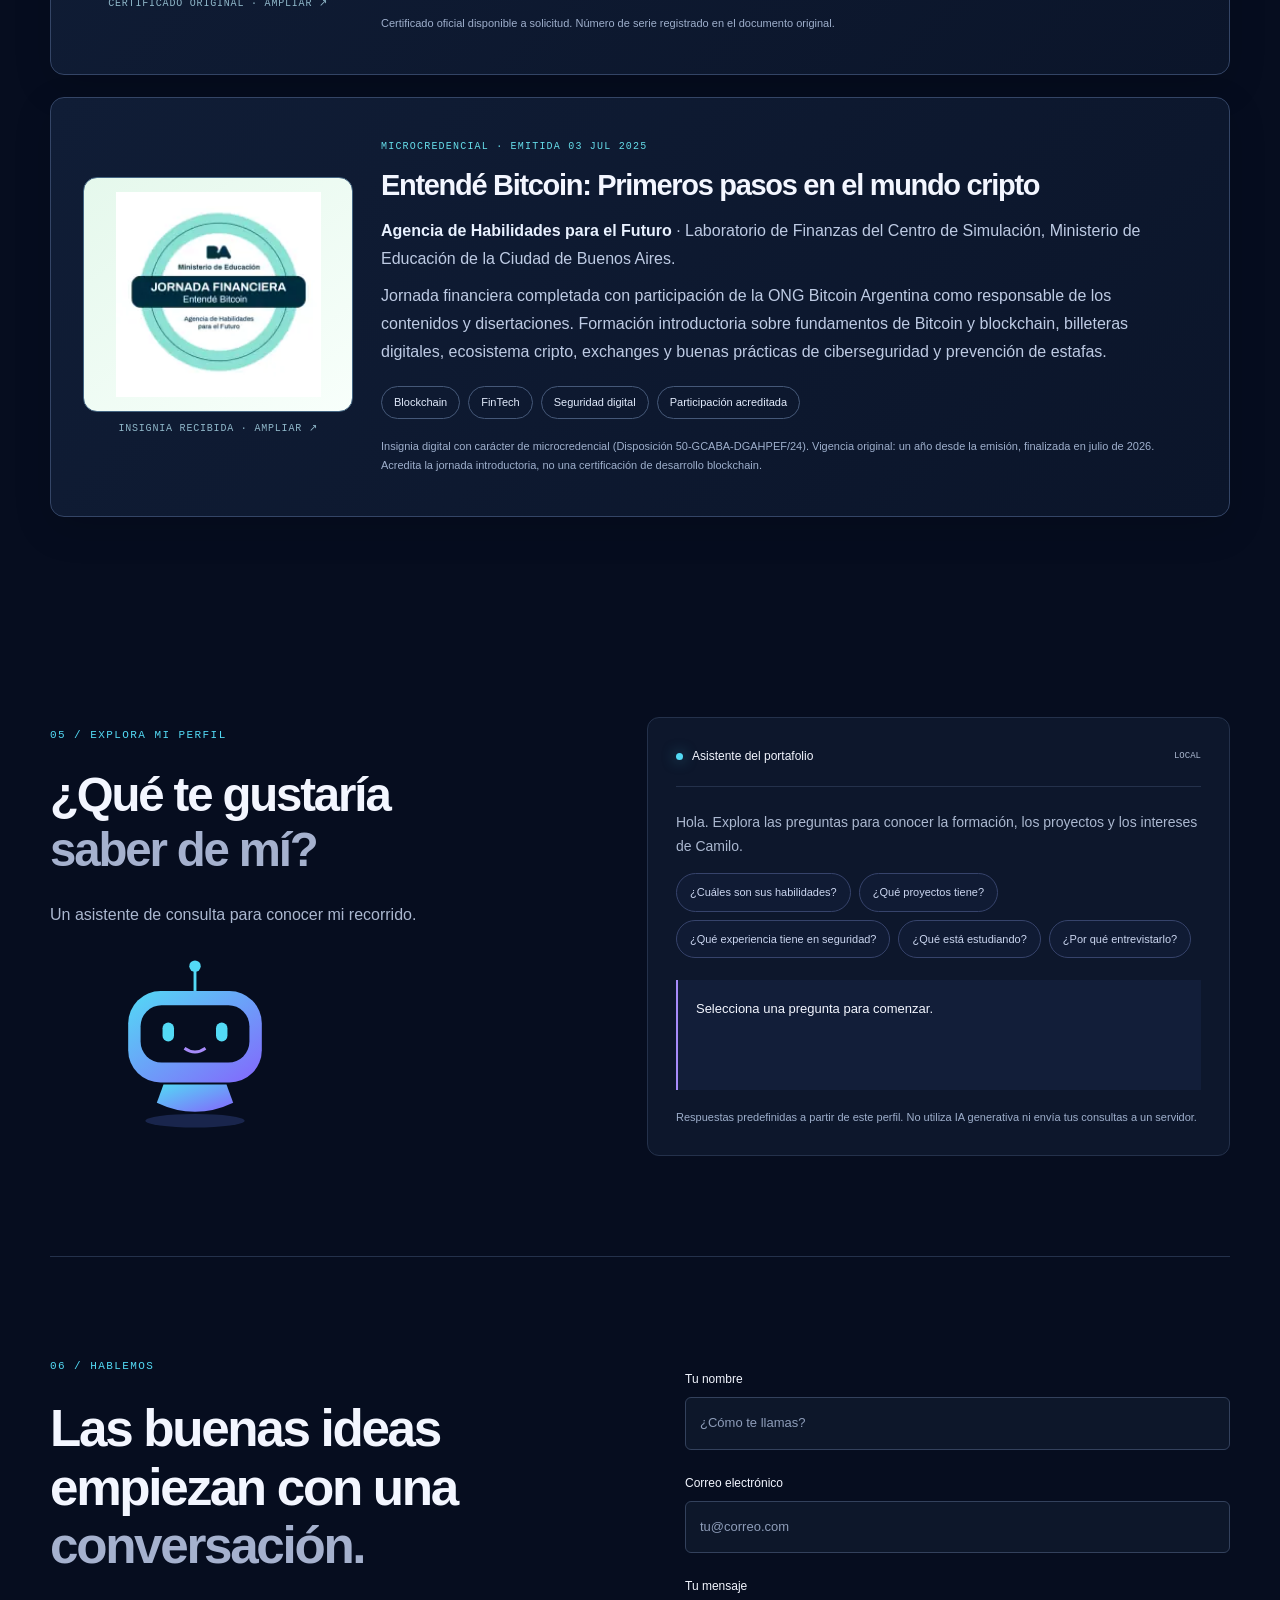
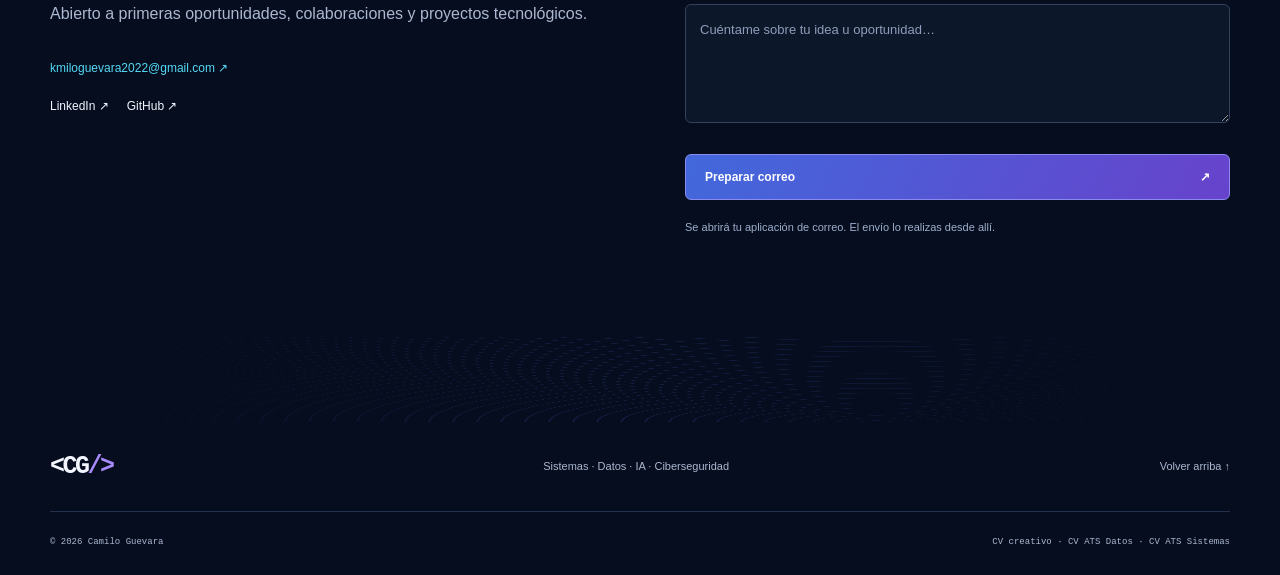
==== commit 385bd141: "Incorporar Pulso Vial como proyecto académico en curso de la UTN" ====
--- a/index.html
+++ b/index.html
@@ -16,7 +16,7 @@
 <div class="discipline-strip" aria-hidden="true"><span>ANÁLISIS DE SISTEMAS</span><i>✳</i><span>DESARROLLO</span><i>✳</i><span>DATOS & IA</span><i>✳</i><span>CIBERSEGURIDAD</span></div>
 <section class="wrap section" id="sobre-mi"><div class="section-heading"><p class="eyebrow">01 / SOBRE MÍ</p><h2>Una mirada de sistemas.<br><span>Una mentalidad de aprendiz.</span></h2></div><div class="about-grid"><div><p class="lead">Me interesa entender cómo funcionan las cosas y cómo hacer que funcionen mejor.</p><p>Mi recorrido académico comenzó en Ingeniería Topográfica y hoy continúa en Análisis de Sistemas y Ciencia de Datos. Conecto el análisis de requisitos, el desarrollo y la exploración técnica para abordar problemas desde distintas perspectivas.</p><p>Busco mis primeras oportunidades para aportar, colaborar y seguir aprendiendo en equipos tecnológicos.</p><ol class="timeline"><li><b>Base en ingeniería</b><span>Estudios previos en Ingeniería Topográfica</span></li><li><b>Sistemas y desarrollo</b><span>IFTS N.º 9 · Formación en curso</span></li><li><b>Datos y análisis avanzado</b><span>UTN · Formación en curso</span></li><li><b>Seguridad y redes</b><span>Curso Cisco completado · Práctica académica en laboratorio</span></li></ol></div><div class="terminal"><div class="terminal-bar"><span aria-hidden="true">● ● ●</span><span>camilo — perfil</span></div><div class="terminal-tabs" role="group" aria-label="Explorar mi perfil"><button class="selected" data-command="perfil" aria-pressed="true">perfil</button><button data-command="formacion" aria-pressed="false">formación</button><button data-command="intereses" aria-pressed="false">intereses</button><button data-command="idiomas" aria-pressed="false">idiomas</button></div><p class="prompt">camilo@portfolio:~$ <span id="command">perfil</span></p><div id="terminal-output" aria-live="polite"><p>Estudiante de Análisis de Sistemas</p><p>Estudiante de Ciencia de Datos</p><p>Desarrollo académico con Python</p><p>Aprendizaje práctico de ciberseguridad</p></div><p class="terminal-note">// Aprendizaje continuo, aplicado a proyectos reales.</p></div></div></section>
 <section class="wrap section" id="habilidades"><div class="section-heading"><p class="eyebrow">02 / HABILIDADES</p><h2>Conocimientos que <span>se conectan.</span></h2><p>Selecciona un área para explorar tecnologías y su contexto de uso.</p></div><div class="skills-layout"><div class="skill-network"><svg class="connections" viewBox="0 0 600 440" aria-hidden="true"><g fill="none" stroke="currentColor"><path d="M300 220L100 70M300 220L490 70M300 220L530 300M300 220L300 380M300 220L70 300"/><circle cx="300" cy="220" r="125" stroke-dasharray="3 12"/><circle cx="300" cy="220" r="185" opacity=".3"/></g></svg><div class="core">CG<span>TECH STACK</span></div><button class="skill-node systems active" data-skill="sistemas" aria-pressed="true">01 <b>Sistemas</b></button><button class="skill-node data" data-skill="datos" aria-pressed="false">02 <b>Datos e IA</b></button><button class="skill-node cyber" data-skill="seguridad" aria-pressed="false">03 <b>Ciberseguridad</b></button><button class="skill-node dev" data-skill="desarrollo" aria-pressed="false">04 <b>Desarrollo</b></button><button class="skill-node tools" data-skill="herramientas" aria-pressed="false">05 <b>Herramientas</b></button></div><div class="skill-detail" id="skill-detail" aria-live="polite"></div></div></section>
-<section class="wrap section" id="proyectos"><div class="section-heading heading-row"><div><p class="eyebrow">03 / PROYECTOS</p><h2>De la teoría <span>a la práctica.</span></h2></div><span class="small-label">TRABAJO ACADÉMICO / APRENDIZAJE APLICADO</span></div><div class="project-layout"><div class="project-list" role="group" aria-label="Seleccionar proyecto"><button class="project-selector active" data-project="casino" aria-pressed="true"><span>01 / DATA SCIENCE · DEMO EN VIVO</span><b>Casino Estadístico</b><em>Monte Carlo · SciPy · Streamlit</em><i>↗</i></button><button class="project-selector" data-project="titanic" aria-pressed="false"><span>02 / DATA SCIENCE</span><b>Titanic Analytics</b><em>Python · ETL · EDA · Streamlit · ML</em><i>↗</i></button><button class="project-selector" data-project="frugi" aria-pressed="false"><span>03 / ANÁLISIS</span><b>Frugi App</b><em>Requisitos · UML · Diseño</em><i>↗</i></button><button class="project-selector" data-project="cyberlab" aria-pressed="false"><span>04 / REDES</span><b>CyberLab</b><em>Linux · Redes · Seguridad</em><i>↗</i></button><button class="project-selector" data-project="ecommerce" aria-pressed="false"><span>05 / DESARROLLO</span><b>E-commerce</b><em>Python · Flask · MySQL</em><i>↗</i></button></div><article class="project-detail" id="project-detail" aria-live="polite"></article></div><div class="up-next"><span>EN FORMACIÓN</span><p><b>Ciencia de datos aplicada.</b> Publiqué Titanic Survival Analytics (ETL, EDA y ML educativo) y Casino Estadístico (simulación Monte Carlo, inferencia y calibración). Sigo desarrollando competencias en evaluación y validación de modelos.</p><span aria-hidden="true">↗</span></div><div class="github-row"><div><p class="eyebrow">CÓDIGO ABIERTO</p><h3>Mi aprendizaje, en GitHub.</h3></div><a href="https://github.com/Camilo-Guevara/e-commerce-flash-ifts9" target="_blank" rel="noopener noreferrer">E-commerce Flask ↗</a><a href="https://github.com/Camilo-Guevara/e-commerce-codigo-fuente-" target="_blank" rel="noopener noreferrer">Práctica de Python ↗</a><a href="https://casino-estadistico-ubpy8lsfkqbb8yh6teansn.streamlit.app/" target="_blank" rel="noopener noreferrer">Casino Estadístico · Demo ↗</a><a href="https://github.com/Camilo-Guevara/Casino-Estadistico" target="_blank" rel="noopener noreferrer">Casino Estadístico · Código ↗</a><a href="https://portafolio-camilo-titanic.streamlit.app" target="_blank" rel="noopener noreferrer">Titanic · Demo interactiva ↗</a><a href="https://github.com/Camilo-Guevara" target="_blank" rel="noopener noreferrer">Ver perfil ↗</a></div></section>
+<section class="wrap section" id="proyectos"><div class="section-heading heading-row"><div><p class="eyebrow">03 / PROYECTOS</p><h2>De la teoría <span>a la práctica.</span></h2></div><span class="small-label">TRABAJO ACADÉMICO / APRENDIZAJE APLICADO</span></div><div class="project-layout"><div class="project-list" role="group" aria-label="Seleccionar proyecto"><button class="project-selector active" data-project="casino" aria-pressed="true"><span>01 / DATA SCIENCE · DEMO EN VIVO</span><b>Casino Estadístico</b><em>Monte Carlo · SciPy · Streamlit</em><i>↗</i></button><button class="project-selector" data-project="titanic" aria-pressed="false"><span>02 / DATA SCIENCE</span><b>Titanic Analytics</b><em>Python · ETL · EDA · Streamlit · ML</em><i>↗</i></button><button class="project-selector" data-project="frugi" aria-pressed="false"><span>03 / ANÁLISIS</span><b>Frugi App</b><em>Requisitos · UML · Diseño</em><i>↗</i></button><button class="project-selector" data-project="cyberlab" aria-pressed="false"><span>04 / REDES</span><b>CyberLab</b><em>Linux · Redes · Seguridad</em><i>↗</i></button><button class="project-selector" data-project="ecommerce" aria-pressed="false"><span>05 / DESARROLLO</span><b>E-commerce</b><em>Python · Flask · MySQL</em><i>↗</i></button><button class="project-selector" data-project="pulso" aria-pressed="false"><span>06 / UTN · EN CURSO</span><b>Pulso Vial · CABA</b><em>Siniestros fatales · Análisis geográfico</em><i>↗</i></button></div><article class="project-detail" id="project-detail" aria-live="polite"></article></div><div class="up-next"><span>EN FORMACIÓN</span><p><b>Ciencia de datos aplicada.</b> Publiqué Titanic Survival Analytics (ETL, EDA y ML educativo) y Casino Estadístico (simulación Monte Carlo, inferencia y calibración). Sigo desarrollando competencias en evaluación y validación de modelos.</p><span aria-hidden="true">↗</span></div><p><a class="text-link" href="pulso-vial/">Explorar Pulso Vial · Proyecto en curso de la diplomatura UTN ↗</a></p><div class="github-row"><div><p class="eyebrow">CÓDIGO ABIERTO</p><h3>Mi aprendizaje, en GitHub.</h3></div><a href="https://github.com/Camilo-Guevara/e-commerce-flash-ifts9" target="_blank" rel="noopener noreferrer">E-commerce Flask ↗</a><a href="https://github.com/Camilo-Guevara/e-commerce-codigo-fuente-" target="_blank" rel="noopener noreferrer">Práctica de Python ↗</a><a href="https://casino-estadistico-ubpy8lsfkqbb8yh6teansn.streamlit.app/" target="_blank" rel="noopener noreferrer">Casino Estadístico · Demo ↗</a><a href="https://github.com/Camilo-Guevara/Casino-Estadistico" target="_blank" rel="noopener noreferrer">Casino Estadístico · Código ↗</a><a href="https://portafolio-camilo-titanic.streamlit.app" target="_blank" rel="noopener noreferrer">Titanic · Demo interactiva ↗</a><a href="https://github.com/Camilo-Guevara" target="_blank" rel="noopener noreferrer">Ver perfil ↗</a></div></section>
 <section class="wrap section" id="formacion"><div class="section-heading"><p class="eyebrow">04 / FORMACIÓN EN CURSO</p><h2>La curiosidad es <span>el punto de partida.</span></h2><p>Un recorrido académico en construcción, con intención y práctica.</p></div><div class="education-grid"><article class="education"><span class="education-icon" aria-hidden="true">⌘</span><span class="status">EN CURSO</span><p class="eyebrow">IFTS N.º 9</p><h3>Tecnicatura Superior en Análisis de Sistemas</h3><p>Requisitos, modelado, desarrollo, pruebas y arquitectura de sistemas.</p><span class="education-foot">SISTEMAS / SOFTWARE</span></article><article class="education"><span class="education-icon" aria-hidden="true">∑</span><span class="status">EN CURSO</span><p class="eyebrow">UNIVERSIDAD TECNOLÓGICA NACIONAL</p><h3>Ciencia de Datos y Análisis Avanzado</h3><p>Formación en Python, estadística, probabilidad y análisis exploratorio de datos; aprendizaje progresivo de Machine Learning, modelado y predicciones.</p><span class="education-foot">DATOS / ANÁLISIS</span></article><article class="education previous"><span class="education-icon" aria-hidden="true">⌖</span><span class="status">ESTUDIOS PREVIOS</span><p class="eyebrow">UNIVERSIDAD DISTRITAL</p><h3>Ingeniería Topográfica</h3><p>Siete semestres cursados. Una base analítica que forma parte de mi recorrido.</p><span class="education-foot">FORMACIÓN NO FINALIZADA</span></article></div></section>
 <section class="wrap section" id="certificaciones"><div class="section-heading"><p class="eyebrow">05 / CERTIFICACIONES</p><h2>Aprendizaje <span>acreditado.</span></h2><p>Formaciones finalizadas con respaldo documental, distintas de los estudios actualmente en curso.</p></div><article class="credential-card"><figure class="credential-preview credential-preview--badge"><a class="credential-preview-link" href="https://www.credly.com/badges/8e57b28c-b06d-49b7-ace5-349ded5972f1/public_url" target="_blank" rel="noopener noreferrer" aria-label="Abrir mi insignia AWS Educate Introduction to Cloud 101 en Credly para verificar la credencial"><img src="https://images.credly.com/images/e51a8579-188d-4363-8ed1-12ad164ef57b/blob" width="500" height="500" loading="lazy" decoding="async" alt="Insignia oficial AWS Educate Introduction to Cloud 101 – Training Badge, con enlace al registro individual en Credly"></a><figcaption>Mi insignia AWS Educate · Verificar en Credly ↗</figcaption></figure><div class="credential-content"><span class="credential-state">CURSO COMPLETADO · 23 OCT 2026</span><h3>AWS Educate · Introduction to Cloud 101</h3><p><strong>Amazon Web Services (AWS Educate)</strong></p><p>Certificado digital de finalización confirmado mediante correo del emisor. Formación introductoria en informática en la nube, modelos de servicios, infraestructura global de AWS, responsabilidad compartida, buenas prácticas de arquitectura y servicios principales como EC2, S3, RDS, VPC, IAM y Lambda.</p><div class="credential-meta"><span>Cloud Computing</span><span>AWS Foundations</span><span>Arquitectura de sistemas</span><span>Formación inicial</span></div><p class="credential-reference"><strong>Insignia digital de formación emitida por AWS Training and Certification.</strong> Credencial individual: <code>8e57b28c-b06d-49b7-ace5-349ded5972f1</code>. <a href="https://www.credly.com/badges/8e57b28c-b06d-49b7-ace5-349ded5972f1/public_url" target="_blank" rel="noopener noreferrer" aria-label="Verificar mi insignia AWS Educate Introduction to Cloud 101 en Credly">Ver insignia y verificar credencial en Credly ↗</a>.</p></div></article><article class="credential-card"><figure class="credential-preview credential-preview--certificate"><a class="credential-preview-link" href="assets/certificates/cisco-certificate-of-course-completion-2026.svg" target="_blank" rel="noopener noreferrer" aria-label="Ver certificado oficial completo de Cisco Networking Academy"><img src="assets/certificates/cisco-certificate-of-course-completion-2026.svg" width="500" height="385" loading="lazy" decoding="async" alt="Certificado oficial de finalización de Introduction to Cybersecurity, Cisco Networking Academy, emitido a Camilo Guevara el 21 de octubre de 2026"></a><figcaption>Certificado oficial · Ampliar ↗</figcaption></figure><div class="credential-content"><span class="credential-state">CURSO FINALIZADO · 21 OCT 2026</span><h3>Introducción a Ciberseguridad</h3><p><strong>Cisco Networking Academy</strong></p><p>Certificado de finalización del curso introductorio de ciberseguridad. Complementa mi formación en sistemas y las prácticas académicas de redes y seguridad de CyberLab.</p><div class="credential-meta"><span>Ciberseguridad</span><span>Formación introductoria</span><span>Curso completado</span></div><p class="credential-reference"><a href="assets/certificates/cisco-introduccion-ciberseguridad.svg" target="_blank" rel="noopener noreferrer">Ver también insignia digital verificada ↗</a></p></div></article><article class="credential-card"><figure class="credential-preview credential-preview--certificate"><a class="credential-preview-link" href="assets/certificates/santander-prompting-responsable.svg" target="_blank" rel="noopener noreferrer" aria-label="Ampliar imagen del certificado de Santander Open Academy"><img src="assets/certificates/santander-prompting-responsable.svg" width="480" height="243" loading="lazy" decoding="async" alt="Imagen del certificado de finalización de Prompting responsable de Santander Open Academy, con serie omitida por privacidad"></a><figcaption>Certificado original · Ampliar ↗</figcaption></figure><div class="credential-content"><span class="credential-state">CURSO FINALIZADO · 27 MAR 2026</span><h3>Prompting responsable: maximiza la IA en tu negocio</h3><p><strong>Santander Open Academy</strong> · Contenido desarrollado por Microsoft y Founderz.</p><p>Formación completada de 8 horas, organizada en 2 módulos y autoevaluación. Acreditación de formación en prompting responsable e inteligencia artificial; no es un título de ingeniería.</p><div class="credential-meta"><span>8 horas</span><span>2 módulos</span><span>Autoevaluación</span></div><p class="credential-reference">Certificado oficial disponible a solicitud. Número de serie registrado en el documento original.</p></div></article><article class="credential-card"><figure class="credential-preview credential-preview--badge"><a class="credential-preview-link" href="assets/certificates/insignia-entende-bitcoin-2025.webp" target="_blank" rel="noopener noreferrer" aria-label="Ampliar insignia digital de la jornada Entendé Bitcoin"><img src="assets/certificates/insignia-entende-bitcoin-2025.webp" width="200" height="200" loading="lazy" decoding="async" alt="Insignia digital Jornada Financiera Entendé Bitcoin de la Agencia de Habilidades para el Futuro, Ministerio de Educación de Buenos Aires"></a><figcaption>Insignia recibida · Ampliar ↗</figcaption></figure><div class="credential-content"><span class="credential-state">MICROCREDENCIAL · EMITIDA 03 JUL 2025</span><h3>Entendé Bitcoin: Primeros pasos en el mundo cripto</h3><p><strong>Agencia de Habilidades para el Futuro</strong> · Laboratorio de Finanzas del Centro de Simulación, Ministerio de Educación de la Ciudad de Buenos Aires.</p><p>Jornada financiera completada con participación de la ONG Bitcoin Argentina como responsable de los contenidos y disertaciones. Formación introductoria sobre fundamentos de Bitcoin y blockchain, billeteras digitales, ecosistema cripto, exchanges y buenas prácticas de ciberseguridad y prevención de estafas.</p><div class="credential-meta"><span>Blockchain</span><span>FinTech</span><span>Seguridad digital</span><span>Participación acreditada</span></div><p class="credential-reference">Insignia digital con carácter de microcredencial (Disposición 50-GCABA-DGAHPEF/24). Vigencia original: un año desde la emisión, finalizada en julio de 2026. Acredita la jornada introductoria, no una certificación de desarrollo blockchain.</p></div></article></section>
 <section class="wrap section" id="asistente"><div class="assistant-layout"><div><p class="eyebrow">05 / EXPLORA MI PERFIL</p><h2>¿Qué te gustaría<br><span>saber de mí?</span></h2><p>Un asistente de consulta para conocer mi recorrido.</p><div class="robot" aria-hidden="true"><svg viewBox="0 0 220 200"><defs><linearGradient id="robotg" x2="1" y2="1"><stop stop-color="#53daf5"/><stop offset="1" stop-color="#8466fc"/></linearGradient></defs><ellipse cx="110" cy="181" rx="52" ry="7" fill="#6385ff" opacity=".2"/><path d="M110 45V22" stroke="#53daf5" stroke-width="3"/><circle cx="110" cy="19" r="6" fill="#53daf5"/><rect x="40" y="45" width="140" height="96" rx="34" fill="url(#robotg)"/><rect x="53" y="60" width="114" height="60" rx="22" fill="#060d1f"/><g fill="#53daf5"><rect x="76" y="78" width="12" height="20" rx="6"/><rect x="132" y="78" width="12" height="20" rx="6"/></g><path d="M99 105Q110 113 121 105" stroke="#a78bfa" fill="none" stroke-width="3"/><path d="M77 143L70 162Q110 181 150 162L143 143" fill="url(#robotg)"/></svg></div></div><div class="chat-panel"><div class="chat-title"><span class="dot"></span> Asistente del portafolio <span>LOCAL</span></div><p class="chat-intro">Hola. Explora las preguntas para conocer la formación, los proyectos y los intereses de Camilo.</p><div class="questions"><button data-question="skills">¿Cuáles son sus habilidades?</button><button data-question="projects">¿Qué proyectos tiene?</button><button data-question="cyber">¿Qué experiencia tiene en seguridad?</button><button data-question="studies">¿Qué está estudiando?</button><button data-question="interview">¿Por qué entrevistarlo?</button></div><div class="chat-answer" id="chat-answer" role="status">Selecciona una pregunta para comenzar.</div><p class="disclosure">Respuestas predefinidas a partir de este perfil. No utiliza IA generativa ni envía tus consultas a un servidor.</p></div></div></section>
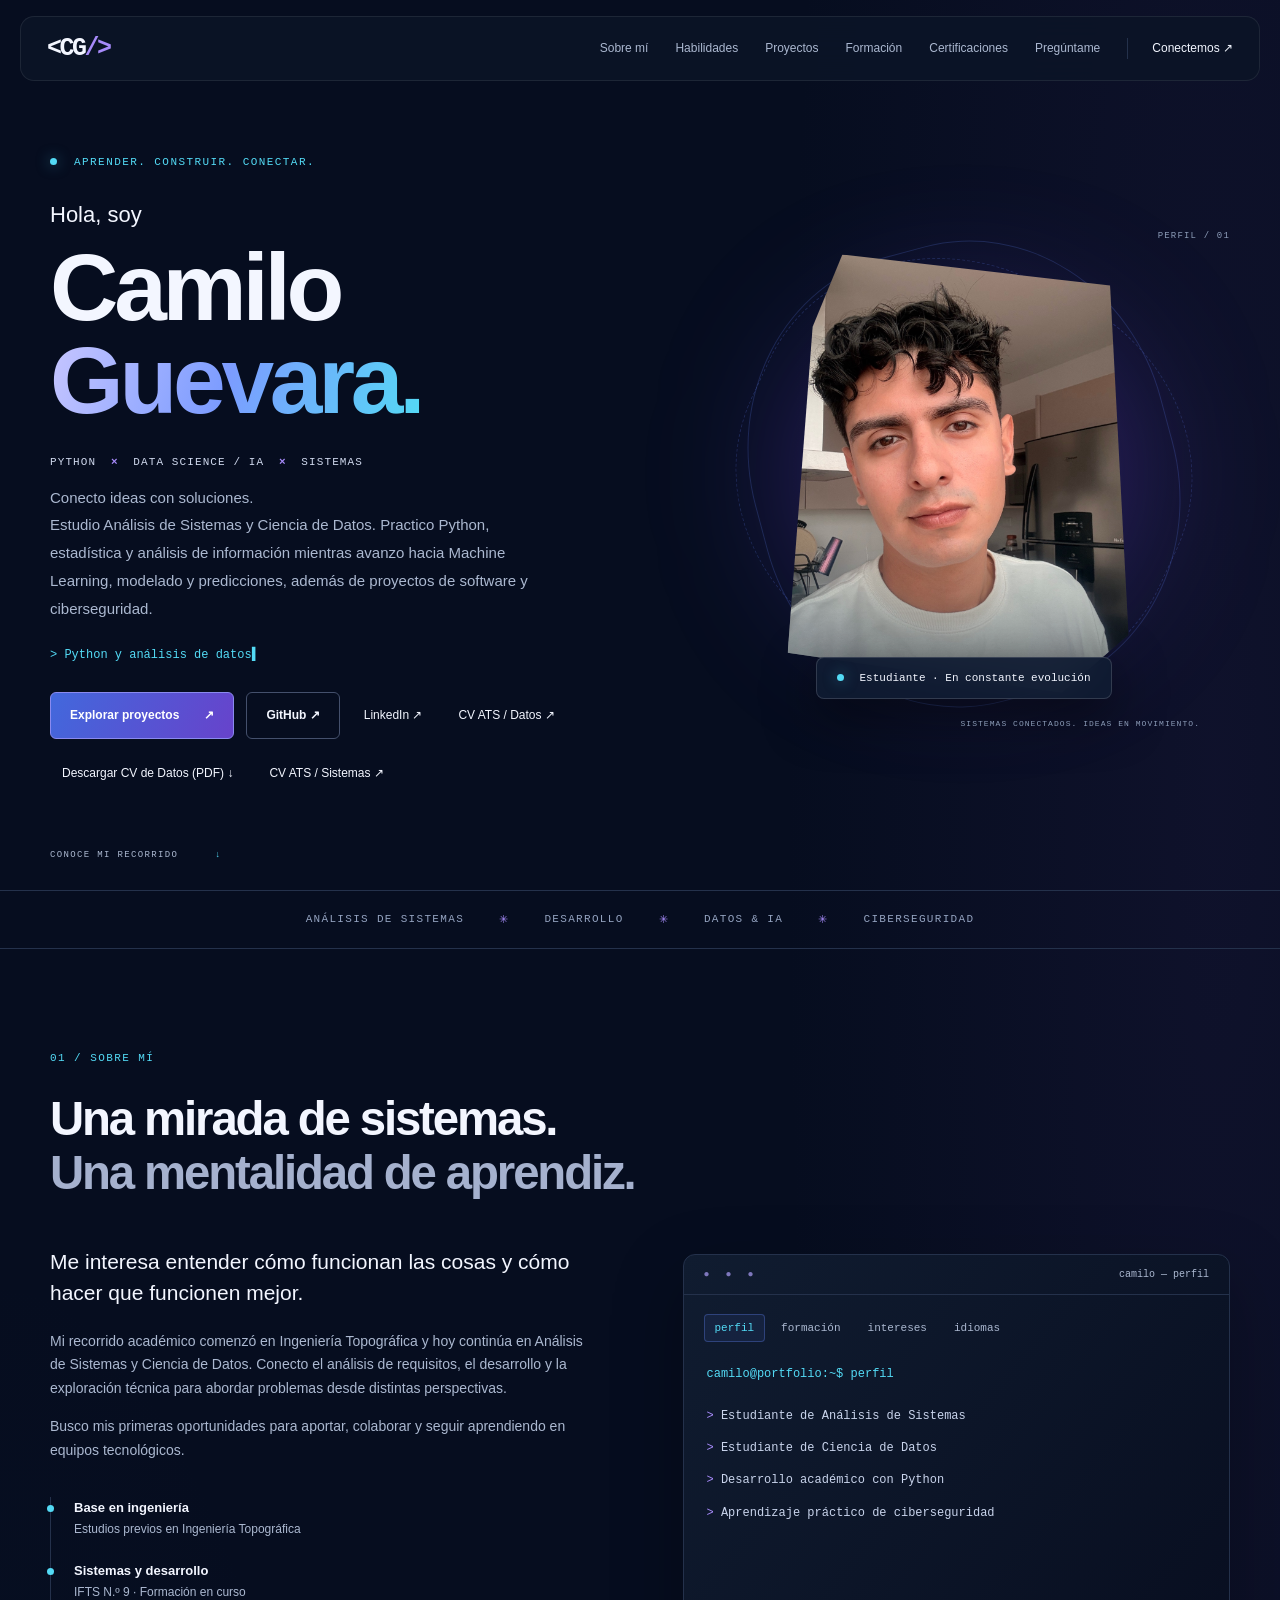
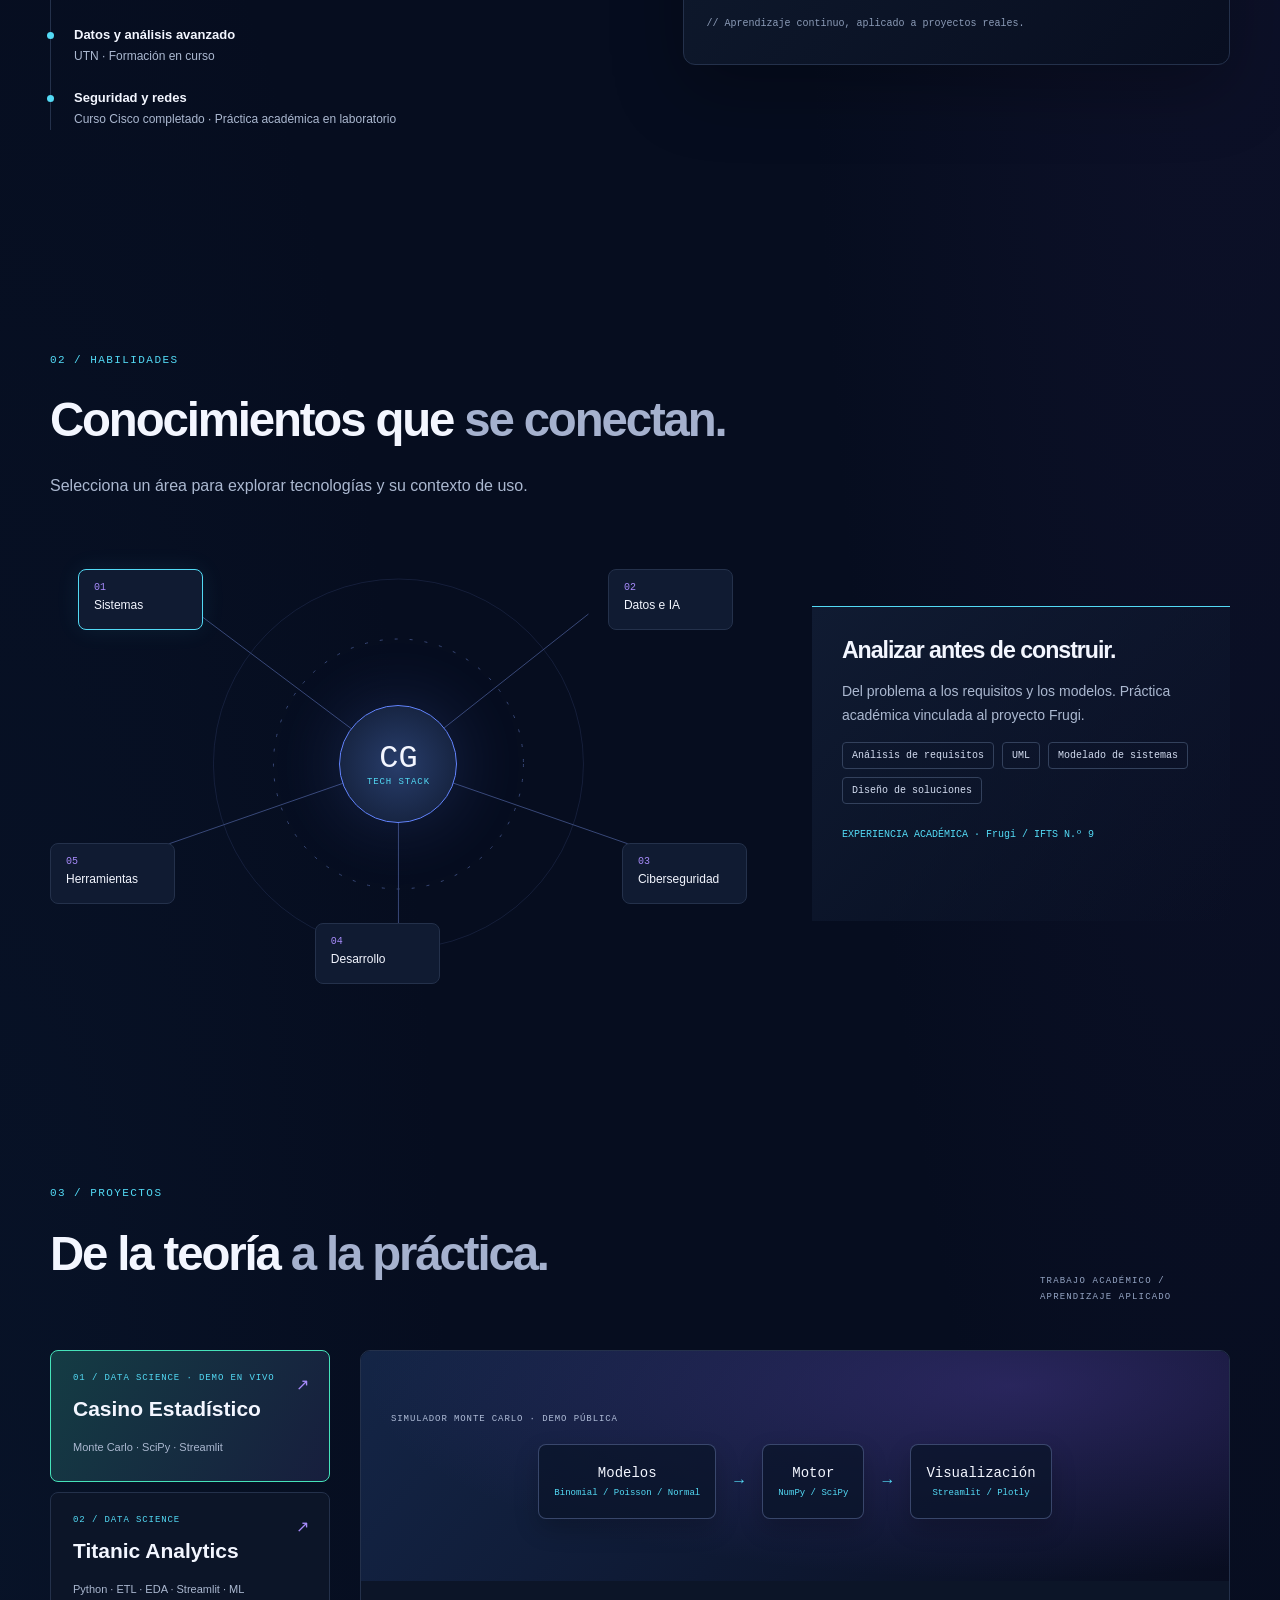
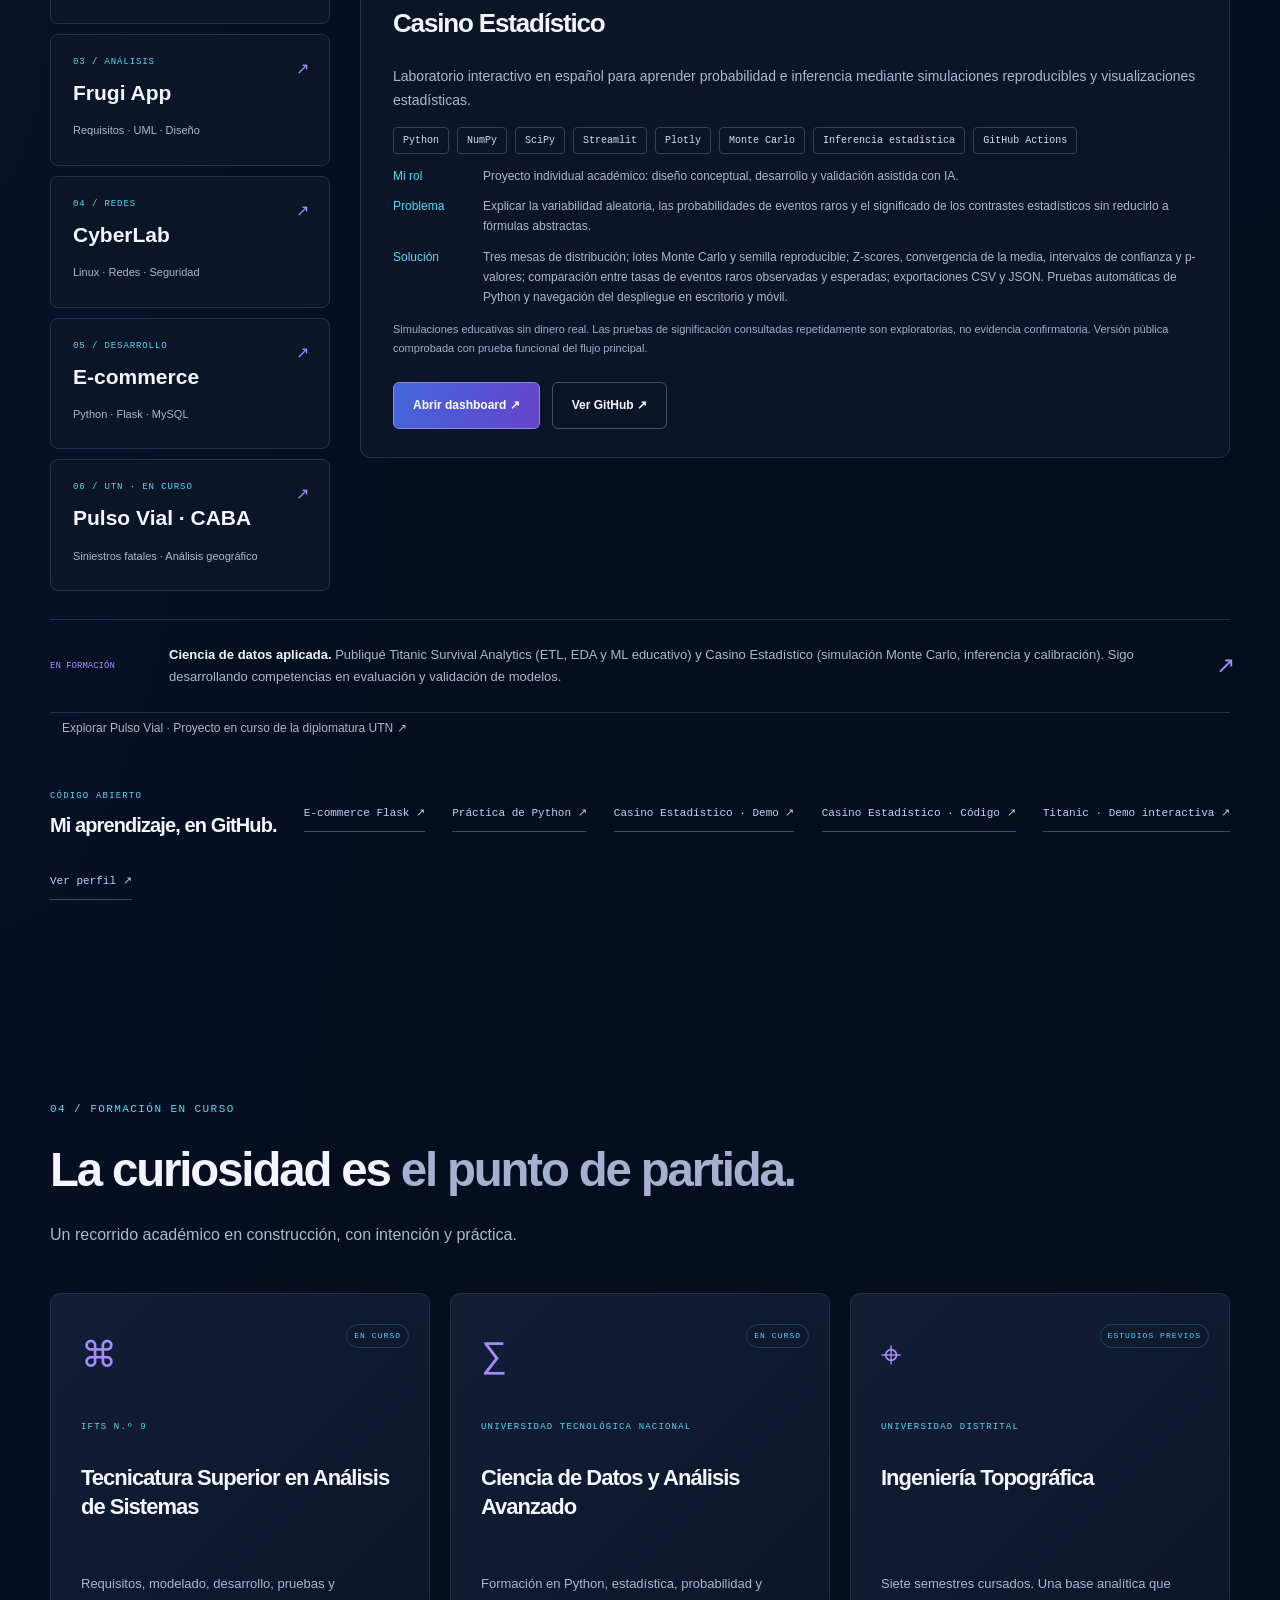
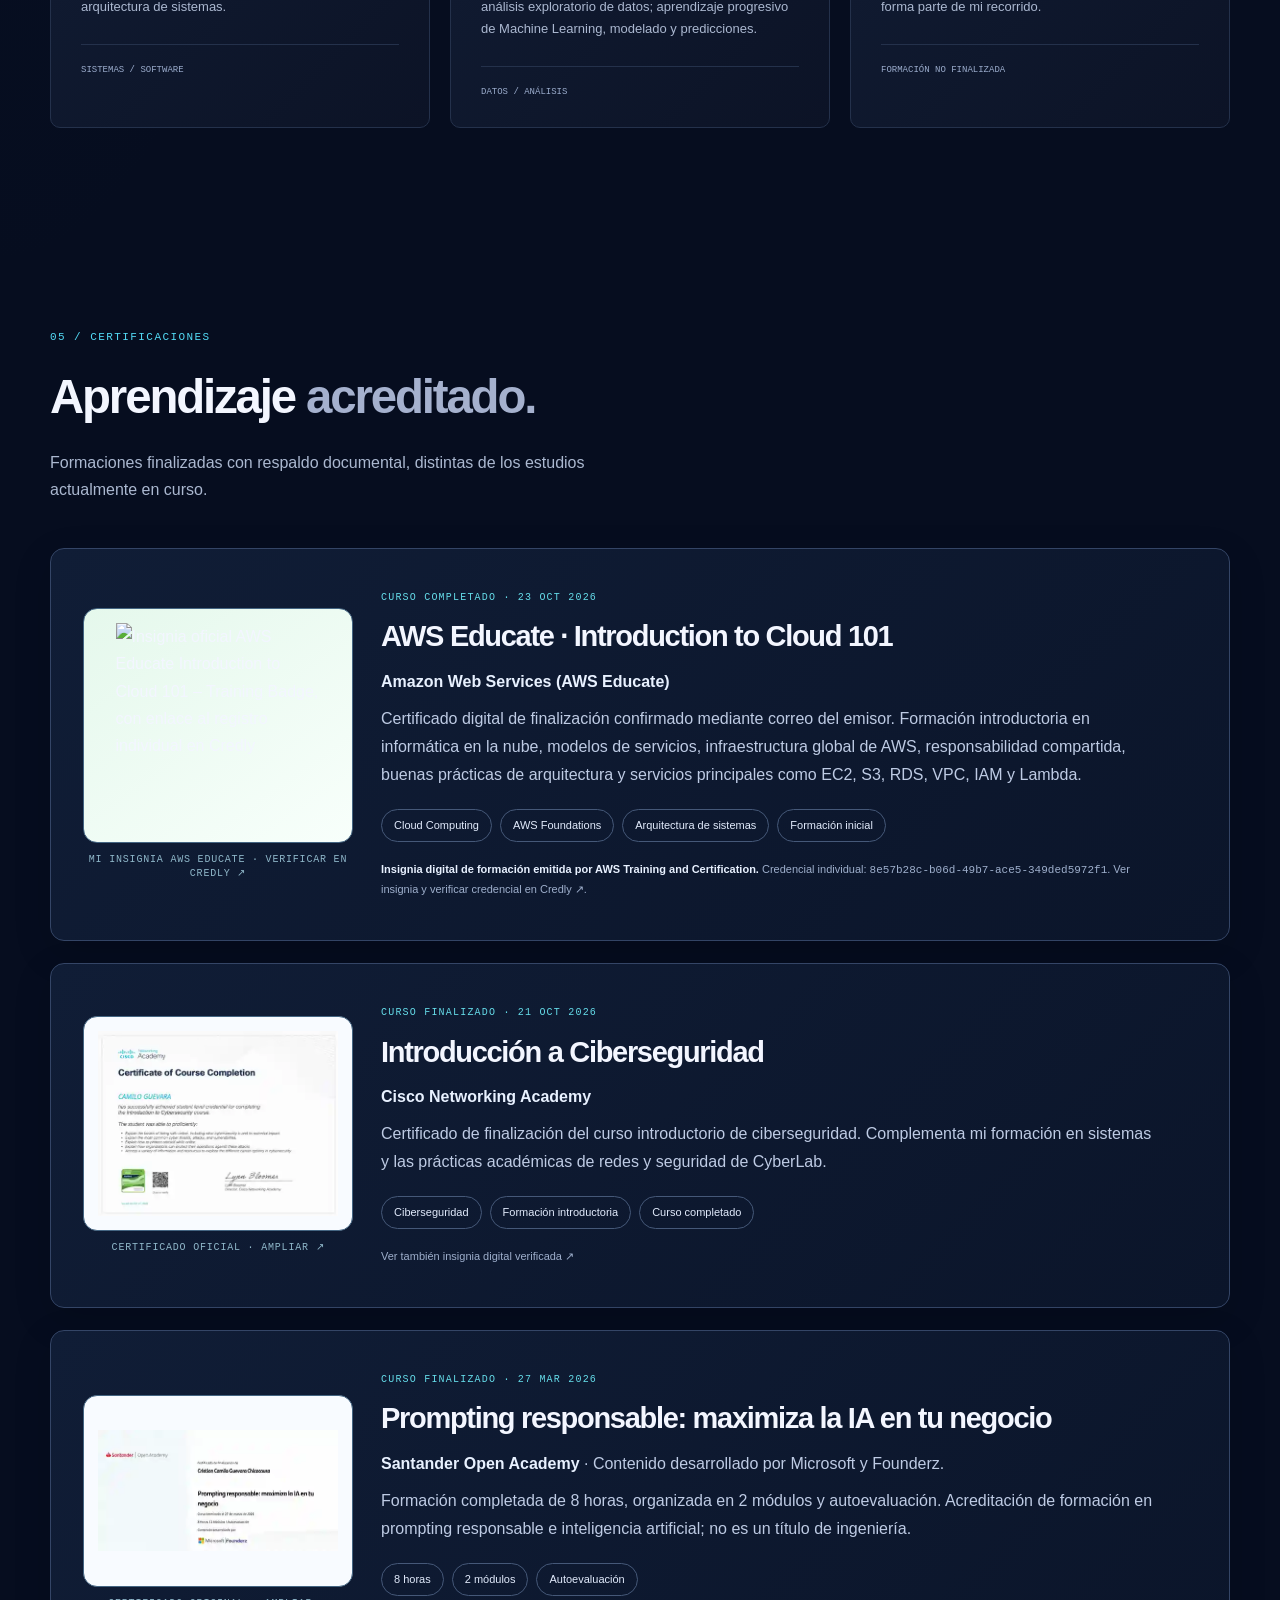
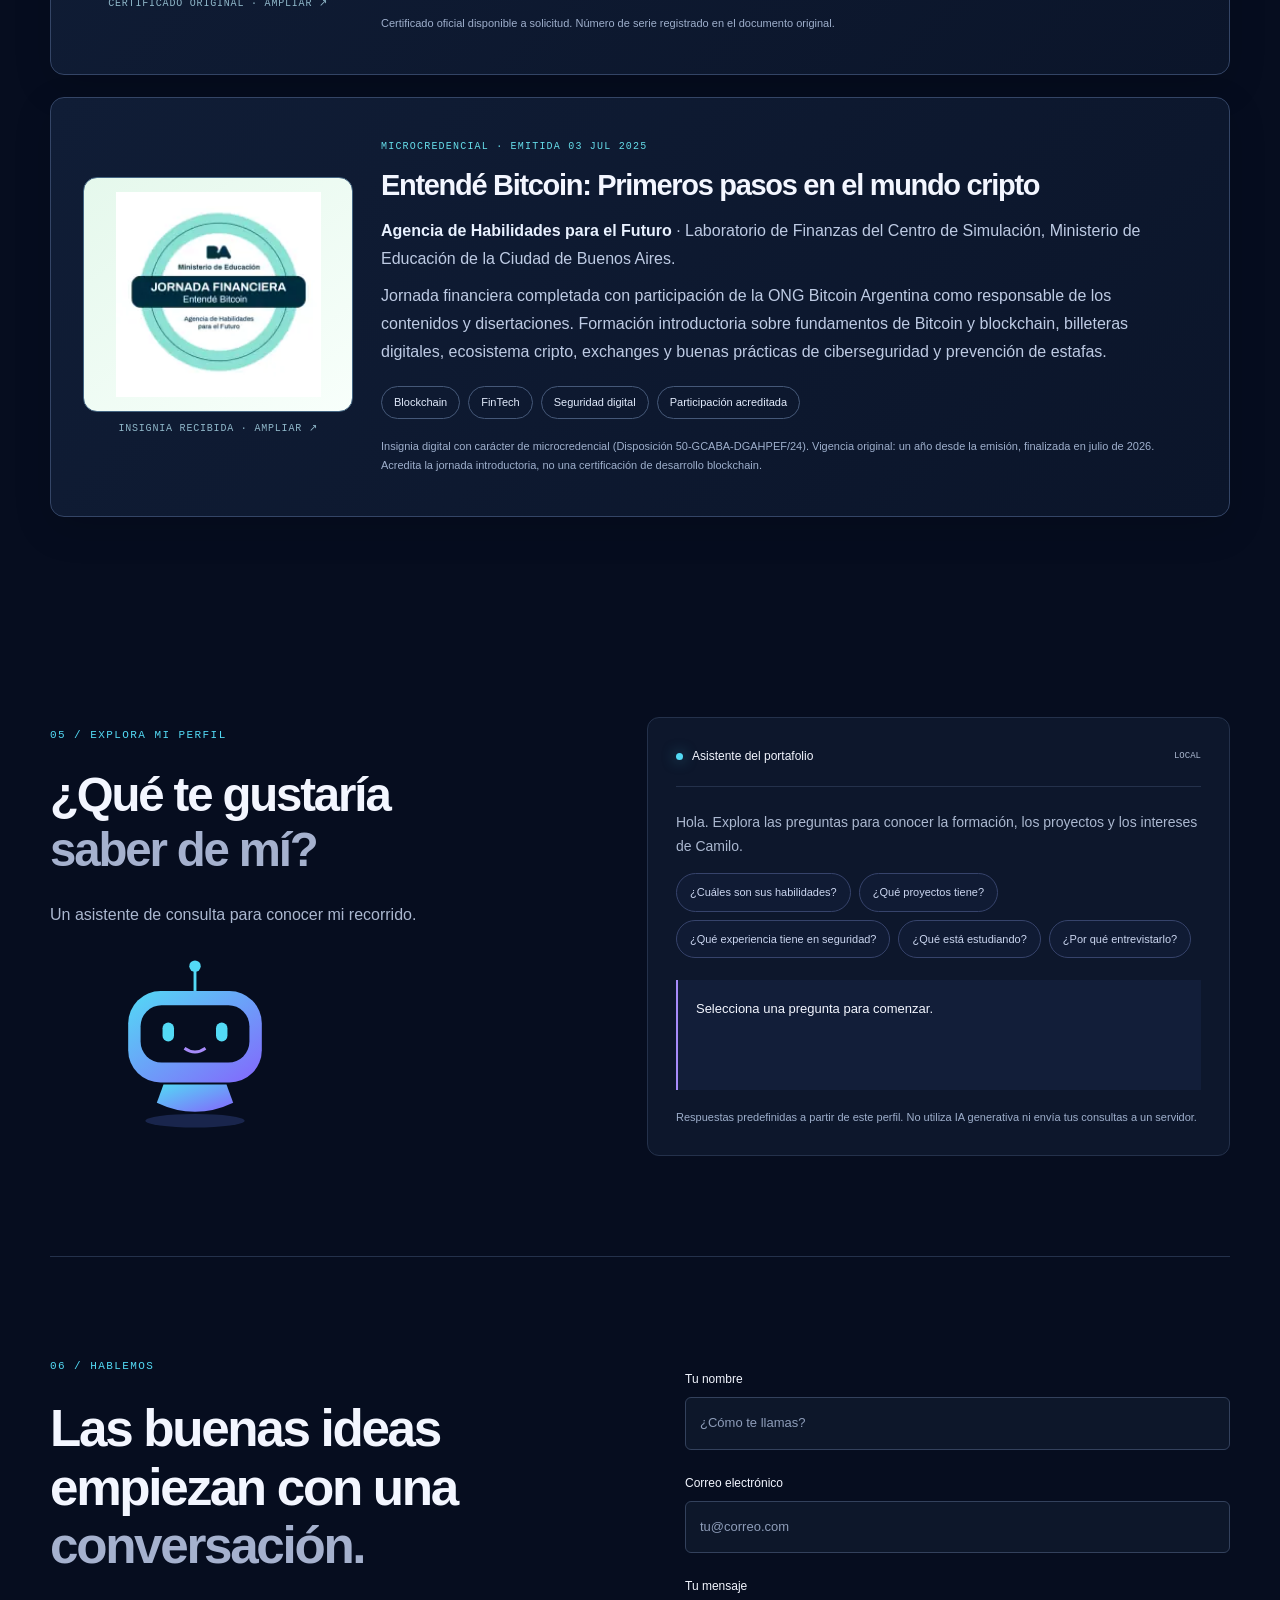
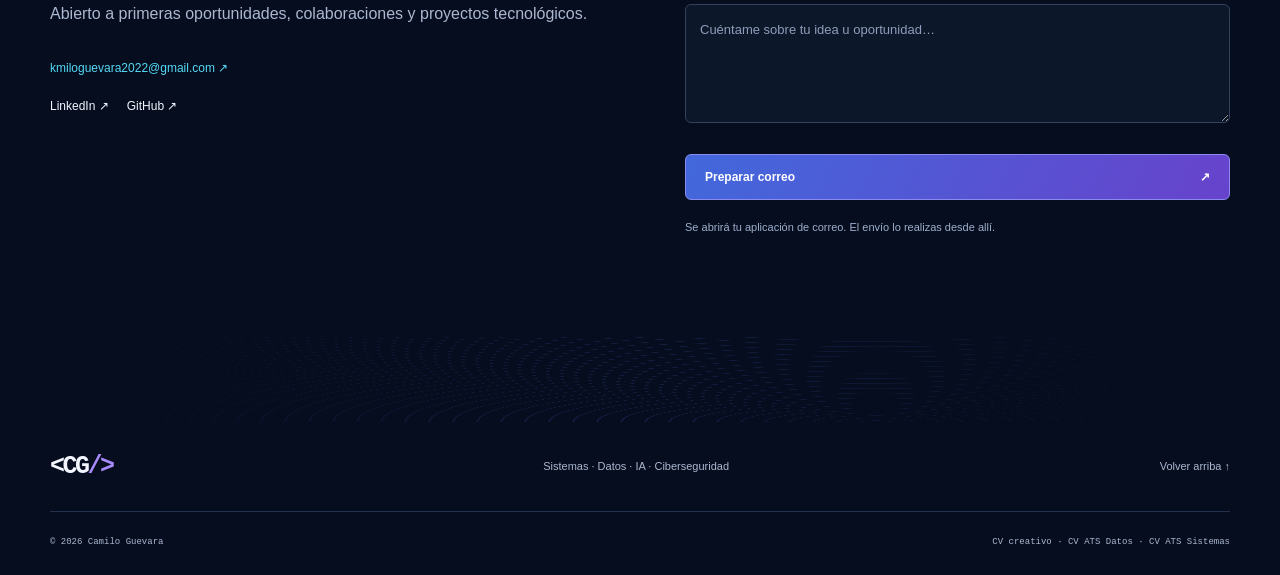
==== commit eb4589ed: "Publicar CV de Datos revisado en PDF y enlazar Pulso Vial" ====
--- a/index.html
+++ b/index.html
@@ -12,7 +12,7 @@
 <a class="skip" href="#contenido">Saltar al contenido</a>
 <header class="nav-shell"><a class="brand" href="#inicio" aria-label="Camilo Guevara, inicio">&lt;CG<span>/&gt;</span></a><button class="menu-toggle" aria-expanded="false" aria-controls="navegacion">Menú <span>＋</span></button><nav id="navegacion" aria-label="Principal"><a href="#sobre-mi">Sobre mí</a><a href="#habilidades">Habilidades</a><a href="#proyectos">Proyectos</a><a href="#formacion">Formación</a><a href="#certificaciones">Certificaciones</a><a href="#asistente">Pregúntame</a><a class="nav-contact" href="#contacto">Conectemos ↗</a></nav></header>
 <main id="contenido">
-<section class="hero wrap" id="inicio"><div class="hero-copy"><p class="eyebrow"><span class="dot"></span> APRENDER. CONSTRUIR. CONECTAR.</p><p class="hello">Hola, soy</p><h1>Camilo<br><span>Guevara.</span></h1><p class="hero-disciplines">PYTHON <b>×</b> DATA SCIENCE / IA <b>×</b> SISTEMAS</p><p class="intro">Conecto ideas con soluciones.<br>Estudio Análisis de Sistemas y Ciencia de Datos. Practico Python, estadística y análisis de información mientras avanzo hacia Machine Learning, modelado y predicciones, además de proyectos de software y ciberseguridad.</p><p class="typing"><span aria-hidden="true">&gt; </span><span id="typing">Análisis de sistemas</span><span class="caret" aria-hidden="true">▍</span></p><div class="actions"><a class="button primary" href="#proyectos">Explorar proyectos <span>↗</span></a><a class="button" href="https://github.com/Camilo-Guevara" target="_blank" rel="noopener noreferrer">GitHub ↗</a><a class="text-link" href="https://www.linkedin.com/in/camilo-guevara-778a80385/" target="_blank" rel="noopener noreferrer">LinkedIn ↗</a><a class="text-link" href="cv-ats-datos.html" title="Currículum ATS enfocado en análisis de datos">CV ATS / Datos ↗</a><a class="text-link" href="cv-ats-sistemas.html" title="Currículum ATS enfocado en análisis de sistemas">CV ATS / Sistemas ↗</a></div></div><div class="portrait-stage"><div class="orbit orbit-one"></div><div class="orbit orbit-two"></div><span class="coordinate top">PERFIL / 01</span><div class="portrait"><img src="assets/images/camilo.jpeg" width="1152" height="1536" alt="Retrato de Camilo Guevara" fetchpriority="high"></div><div class="portrait-label"><span class="dot"></span> Estudiante · En constante evolución</div><span class="coordinate bottom">SISTEMAS CONECTADOS. IDEAS EN MOVIMIENTO.</span></div><a class="scroll-cue" href="#sobre-mi">CONOCE MI RECORRIDO <span>↓</span></a></section>
+<section class="hero wrap" id="inicio"><div class="hero-copy"><p class="eyebrow"><span class="dot"></span> APRENDER. CONSTRUIR. CONECTAR.</p><p class="hello">Hola, soy</p><h1>Camilo<br><span>Guevara.</span></h1><p class="hero-disciplines">PYTHON <b>×</b> DATA SCIENCE / IA <b>×</b> SISTEMAS</p><p class="intro">Conecto ideas con soluciones.<br>Estudio Análisis de Sistemas y Ciencia de Datos. Practico Python, estadística y análisis de información mientras avanzo hacia Machine Learning, modelado y predicciones, además de proyectos de software y ciberseguridad.</p><p class="typing"><span aria-hidden="true">&gt; </span><span id="typing">Análisis de sistemas</span><span class="caret" aria-hidden="true">▍</span></p><div class="actions"><a class="button primary" href="#proyectos">Explorar proyectos <span>↗</span></a><a class="button" href="https://github.com/Camilo-Guevara" target="_blank" rel="noopener noreferrer">GitHub ↗</a><a class="text-link" href="https://www.linkedin.com/in/camilo-guevara-778a80385/" target="_blank" rel="noopener noreferrer">LinkedIn ↗</a><a class="text-link" href="cv-ats-datos.html" title="Currículum ATS enfocado en análisis de datos">CV ATS / Datos ↗</a><a class="text-link" href="assets/cv/CV_Camilo_Guevara_ATS.pdf" download>Descargar CV de Datos (PDF) ↓</a><a class="text-link" href="cv-ats-sistemas.html" title="Currículum ATS enfocado en análisis de sistemas">CV ATS / Sistemas ↗</a></div></div><div class="portrait-stage"><div class="orbit orbit-one"></div><div class="orbit orbit-two"></div><span class="coordinate top">PERFIL / 01</span><div class="portrait"><img src="assets/images/camilo.jpeg" width="1152" height="1536" alt="Retrato de Camilo Guevara" fetchpriority="high"></div><div class="portrait-label"><span class="dot"></span> Estudiante · En constante evolución</div><span class="coordinate bottom">SISTEMAS CONECTADOS. IDEAS EN MOVIMIENTO.</span></div><a class="scroll-cue" href="#sobre-mi">CONOCE MI RECORRIDO <span>↓</span></a></section>
 <div class="discipline-strip" aria-hidden="true"><span>ANÁLISIS DE SISTEMAS</span><i>✳</i><span>DESARROLLO</span><i>✳</i><span>DATOS & IA</span><i>✳</i><span>CIBERSEGURIDAD</span></div>
 <section class="wrap section" id="sobre-mi"><div class="section-heading"><p class="eyebrow">01 / SOBRE MÍ</p><h2>Una mirada de sistemas.<br><span>Una mentalidad de aprendiz.</span></h2></div><div class="about-grid"><div><p class="lead">Me interesa entender cómo funcionan las cosas y cómo hacer que funcionen mejor.</p><p>Mi recorrido académico comenzó en Ingeniería Topográfica y hoy continúa en Análisis de Sistemas y Ciencia de Datos. Conecto el análisis de requisitos, el desarrollo y la exploración técnica para abordar problemas desde distintas perspectivas.</p><p>Busco mis primeras oportunidades para aportar, colaborar y seguir aprendiendo en equipos tecnológicos.</p><ol class="timeline"><li><b>Base en ingeniería</b><span>Estudios previos en Ingeniería Topográfica</span></li><li><b>Sistemas y desarrollo</b><span>IFTS N.º 9 · Formación en curso</span></li><li><b>Datos y análisis avanzado</b><span>UTN · Formación en curso</span></li><li><b>Seguridad y redes</b><span>Curso Cisco completado · Práctica académica en laboratorio</span></li></ol></div><div class="terminal"><div class="terminal-bar"><span aria-hidden="true">● ● ●</span><span>camilo — perfil</span></div><div class="terminal-tabs" role="group" aria-label="Explorar mi perfil"><button class="selected" data-command="perfil" aria-pressed="true">perfil</button><button data-command="formacion" aria-pressed="false">formación</button><button data-command="intereses" aria-pressed="false">intereses</button><button data-command="idiomas" aria-pressed="false">idiomas</button></div><p class="prompt">camilo@portfolio:~$ <span id="command">perfil</span></p><div id="terminal-output" aria-live="polite"><p>Estudiante de Análisis de Sistemas</p><p>Estudiante de Ciencia de Datos</p><p>Desarrollo académico con Python</p><p>Aprendizaje práctico de ciberseguridad</p></div><p class="terminal-note">// Aprendizaje continuo, aplicado a proyectos reales.</p></div></div></section>
 <section class="wrap section" id="habilidades"><div class="section-heading"><p class="eyebrow">02 / HABILIDADES</p><h2>Conocimientos que <span>se conectan.</span></h2><p>Selecciona un área para explorar tecnologías y su contexto de uso.</p></div><div class="skills-layout"><div class="skill-network"><svg class="connections" viewBox="0 0 600 440" aria-hidden="true"><g fill="none" stroke="currentColor"><path d="M300 220L100 70M300 220L490 70M300 220L530 300M300 220L300 380M300 220L70 300"/><circle cx="300" cy="220" r="125" stroke-dasharray="3 12"/><circle cx="300" cy="220" r="185" opacity=".3"/></g></svg><div class="core">CG<span>TECH STACK</span></div><button class="skill-node systems active" data-skill="sistemas" aria-pressed="true">01 <b>Sistemas</b></button><button class="skill-node data" data-skill="datos" aria-pressed="false">02 <b>Datos e IA</b></button><button class="skill-node cyber" data-skill="seguridad" aria-pressed="false">03 <b>Ciberseguridad</b></button><button class="skill-node dev" data-skill="desarrollo" aria-pressed="false">04 <b>Desarrollo</b></button><button class="skill-node tools" data-skill="herramientas" aria-pressed="false">05 <b>Herramientas</b></button></div><div class="skill-detail" id="skill-detail" aria-live="polite"></div></div></section>
